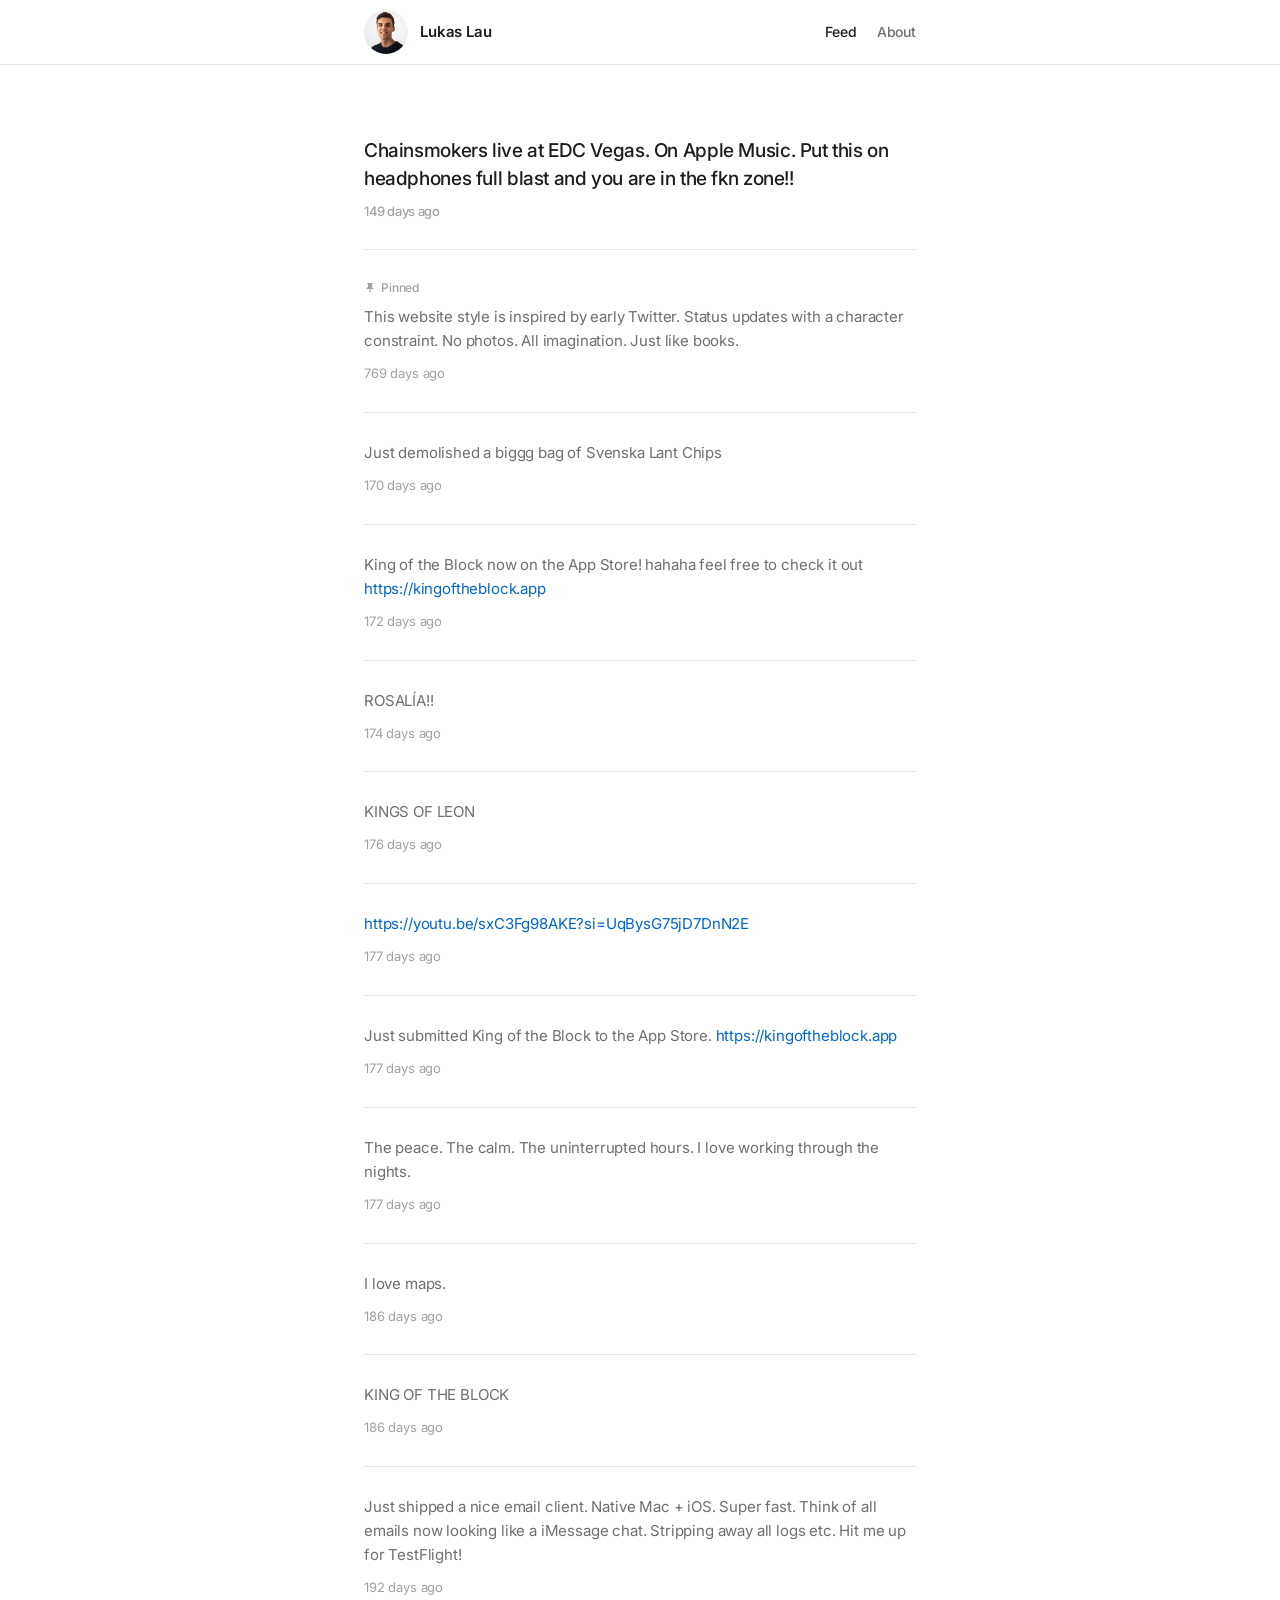
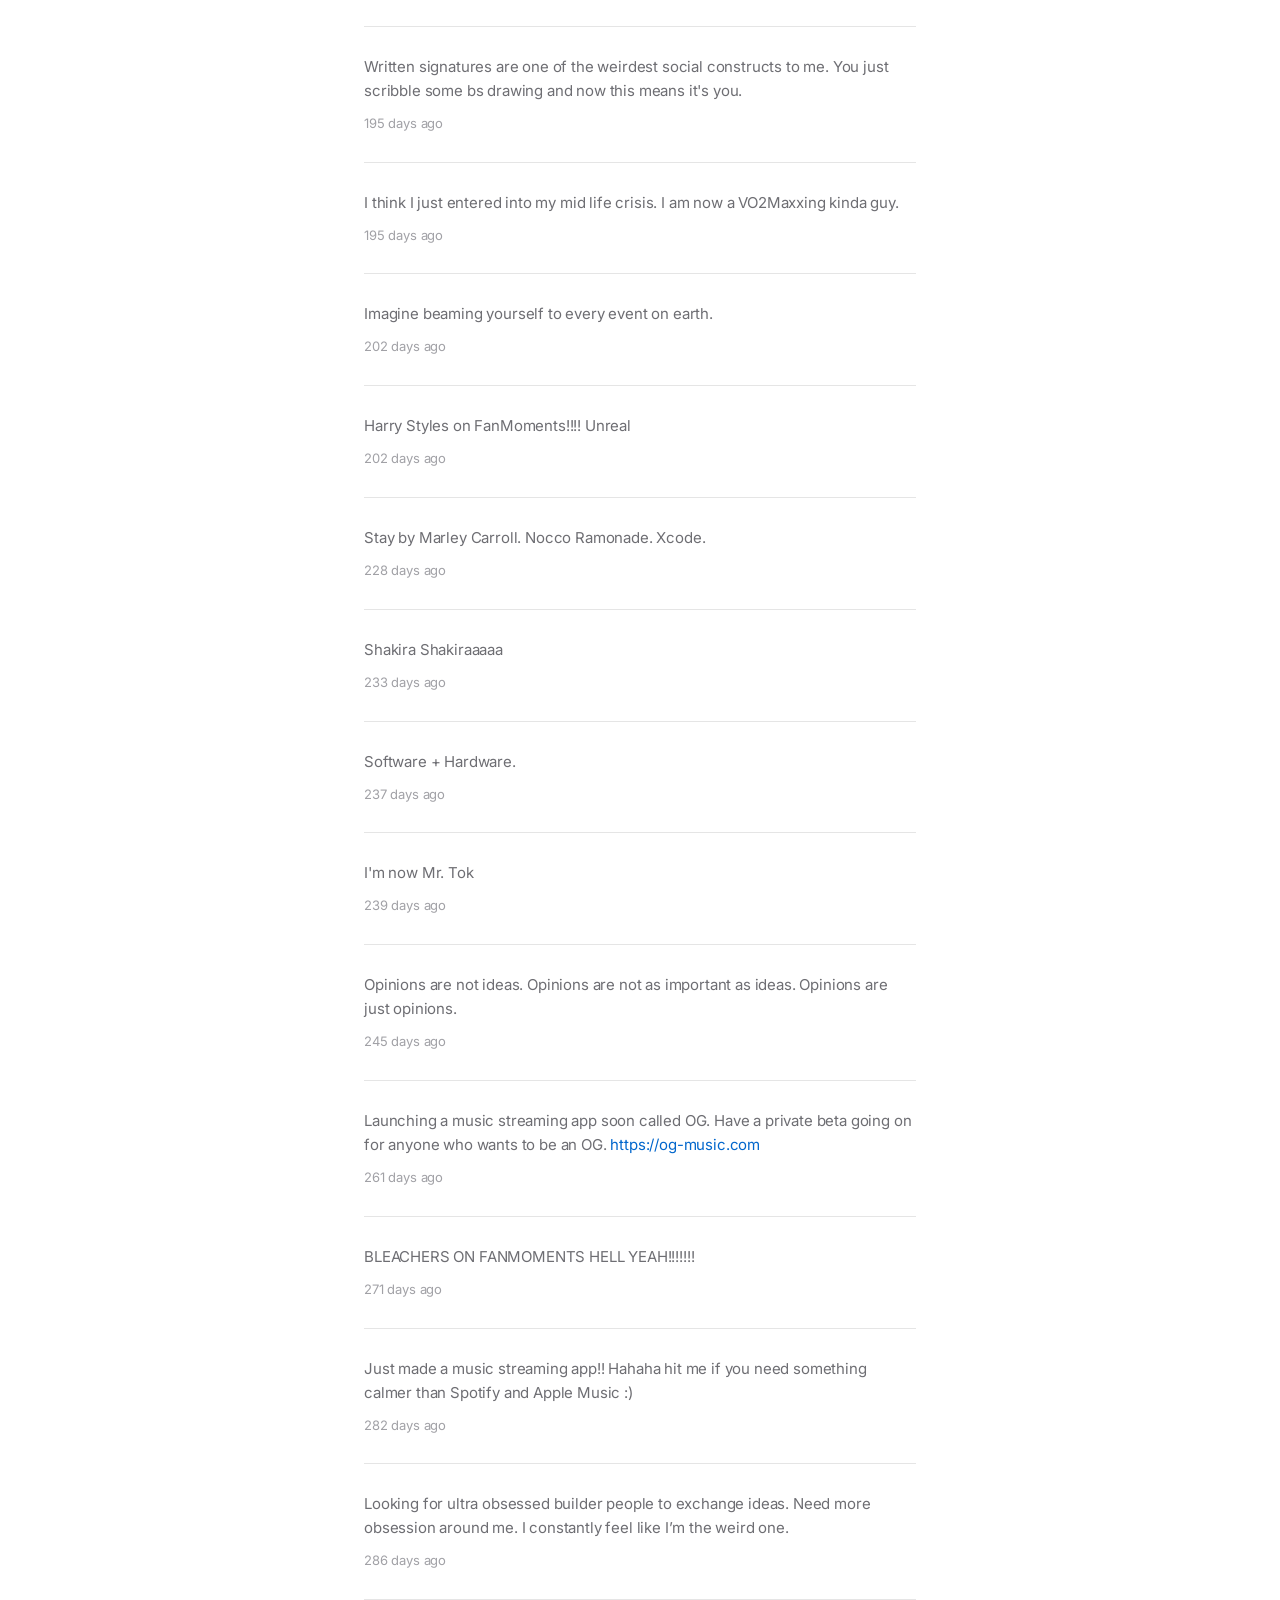
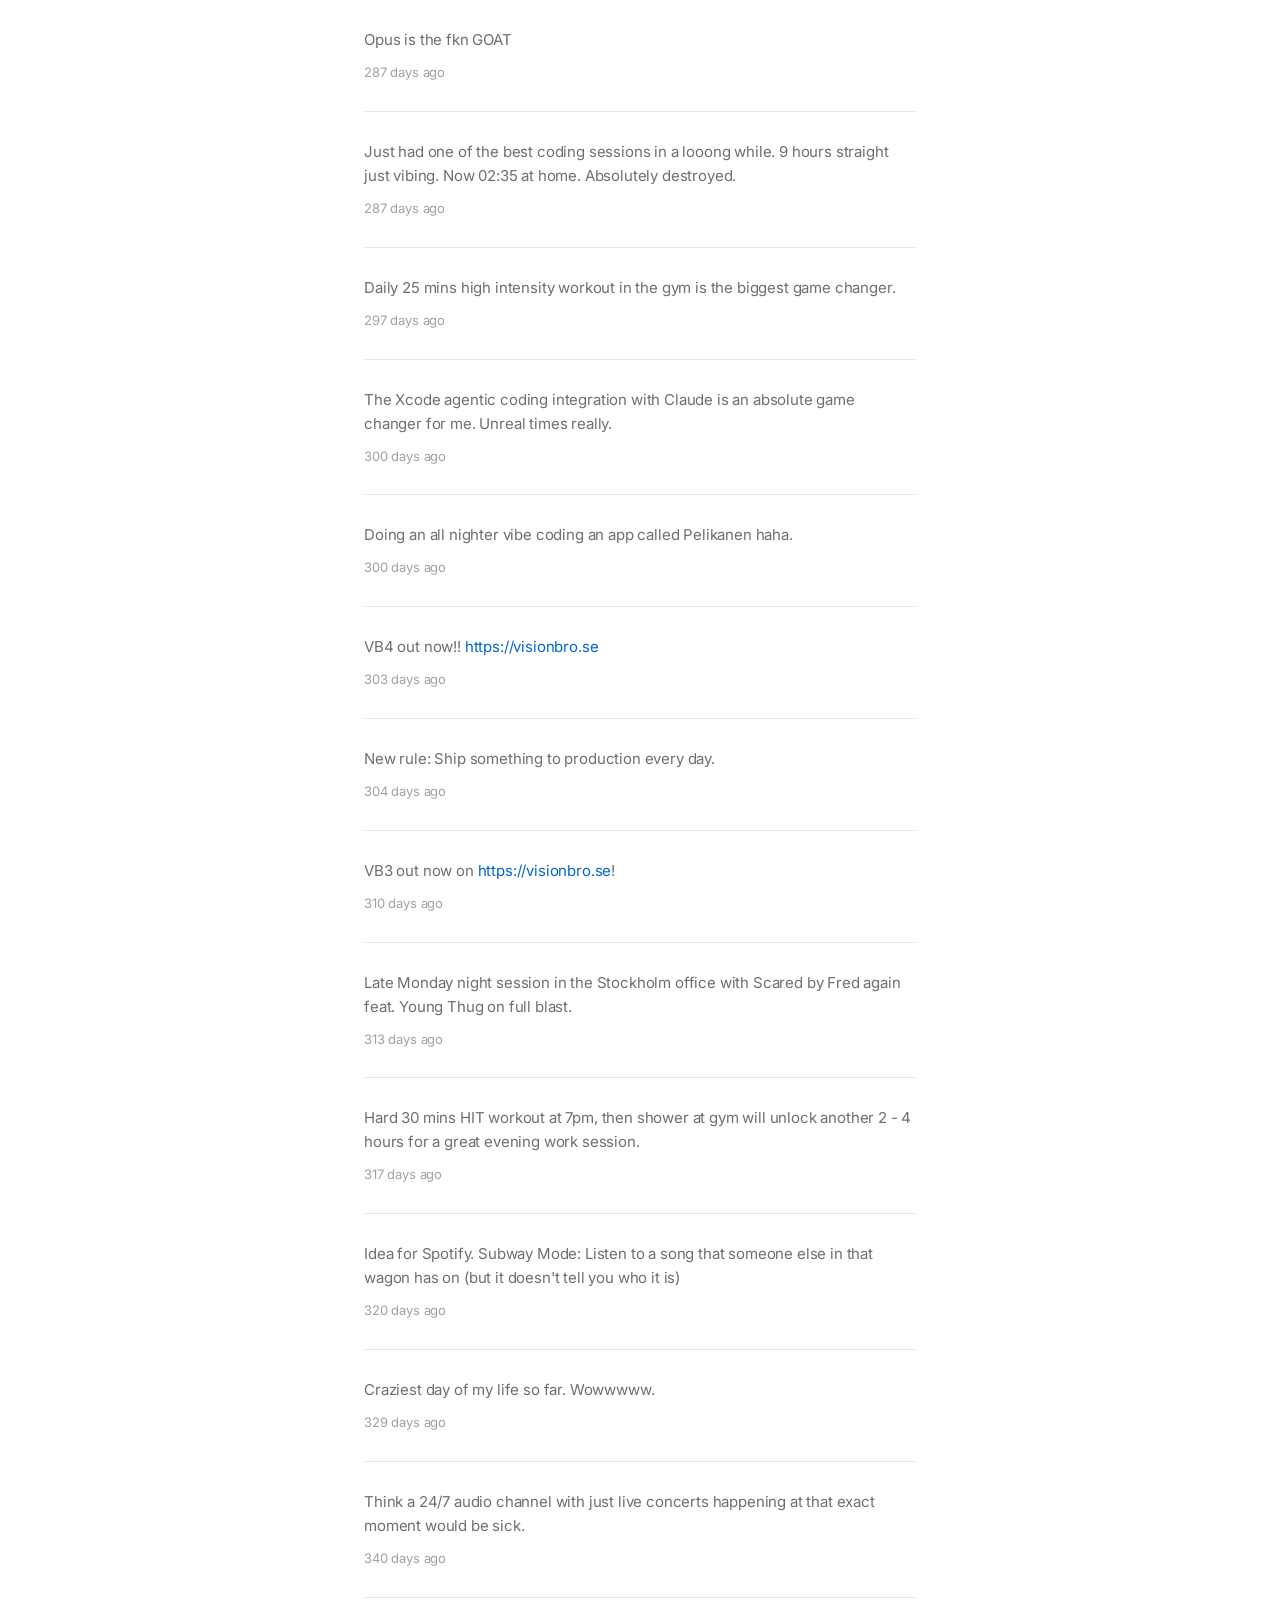
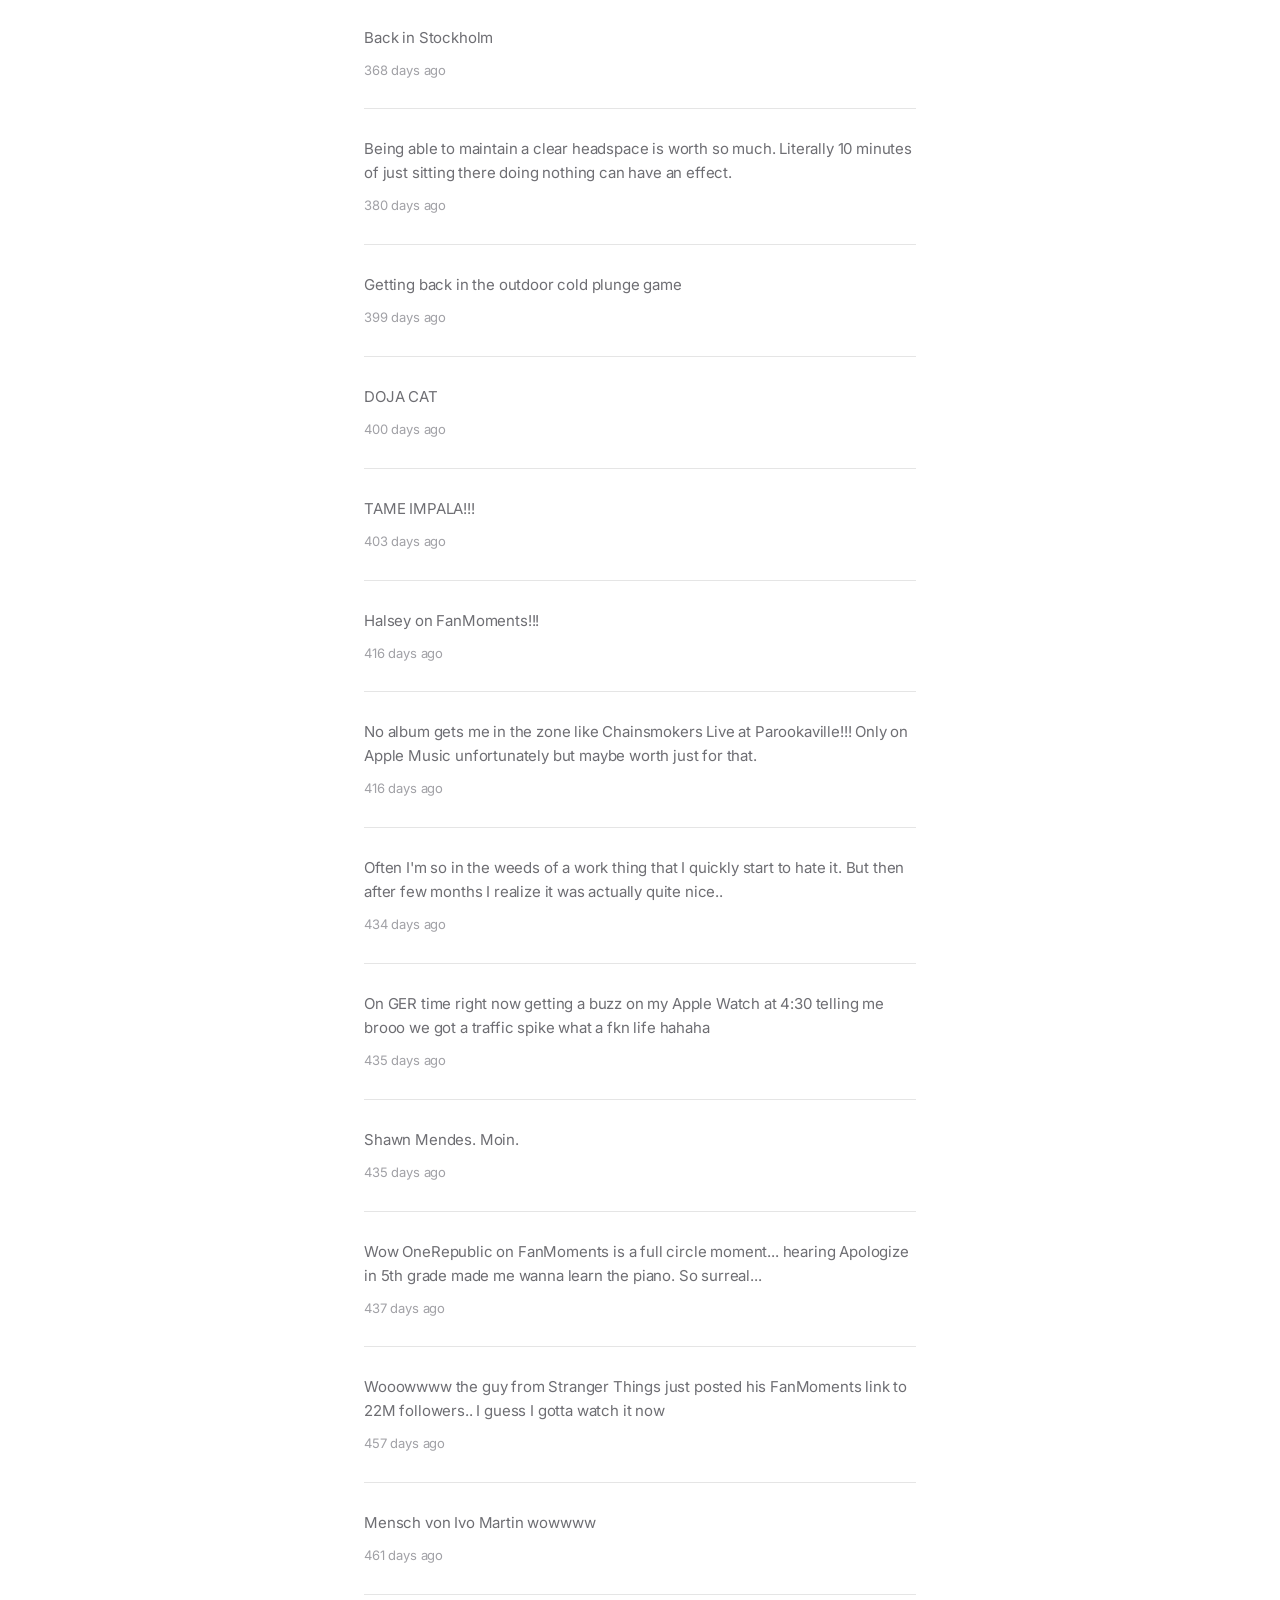
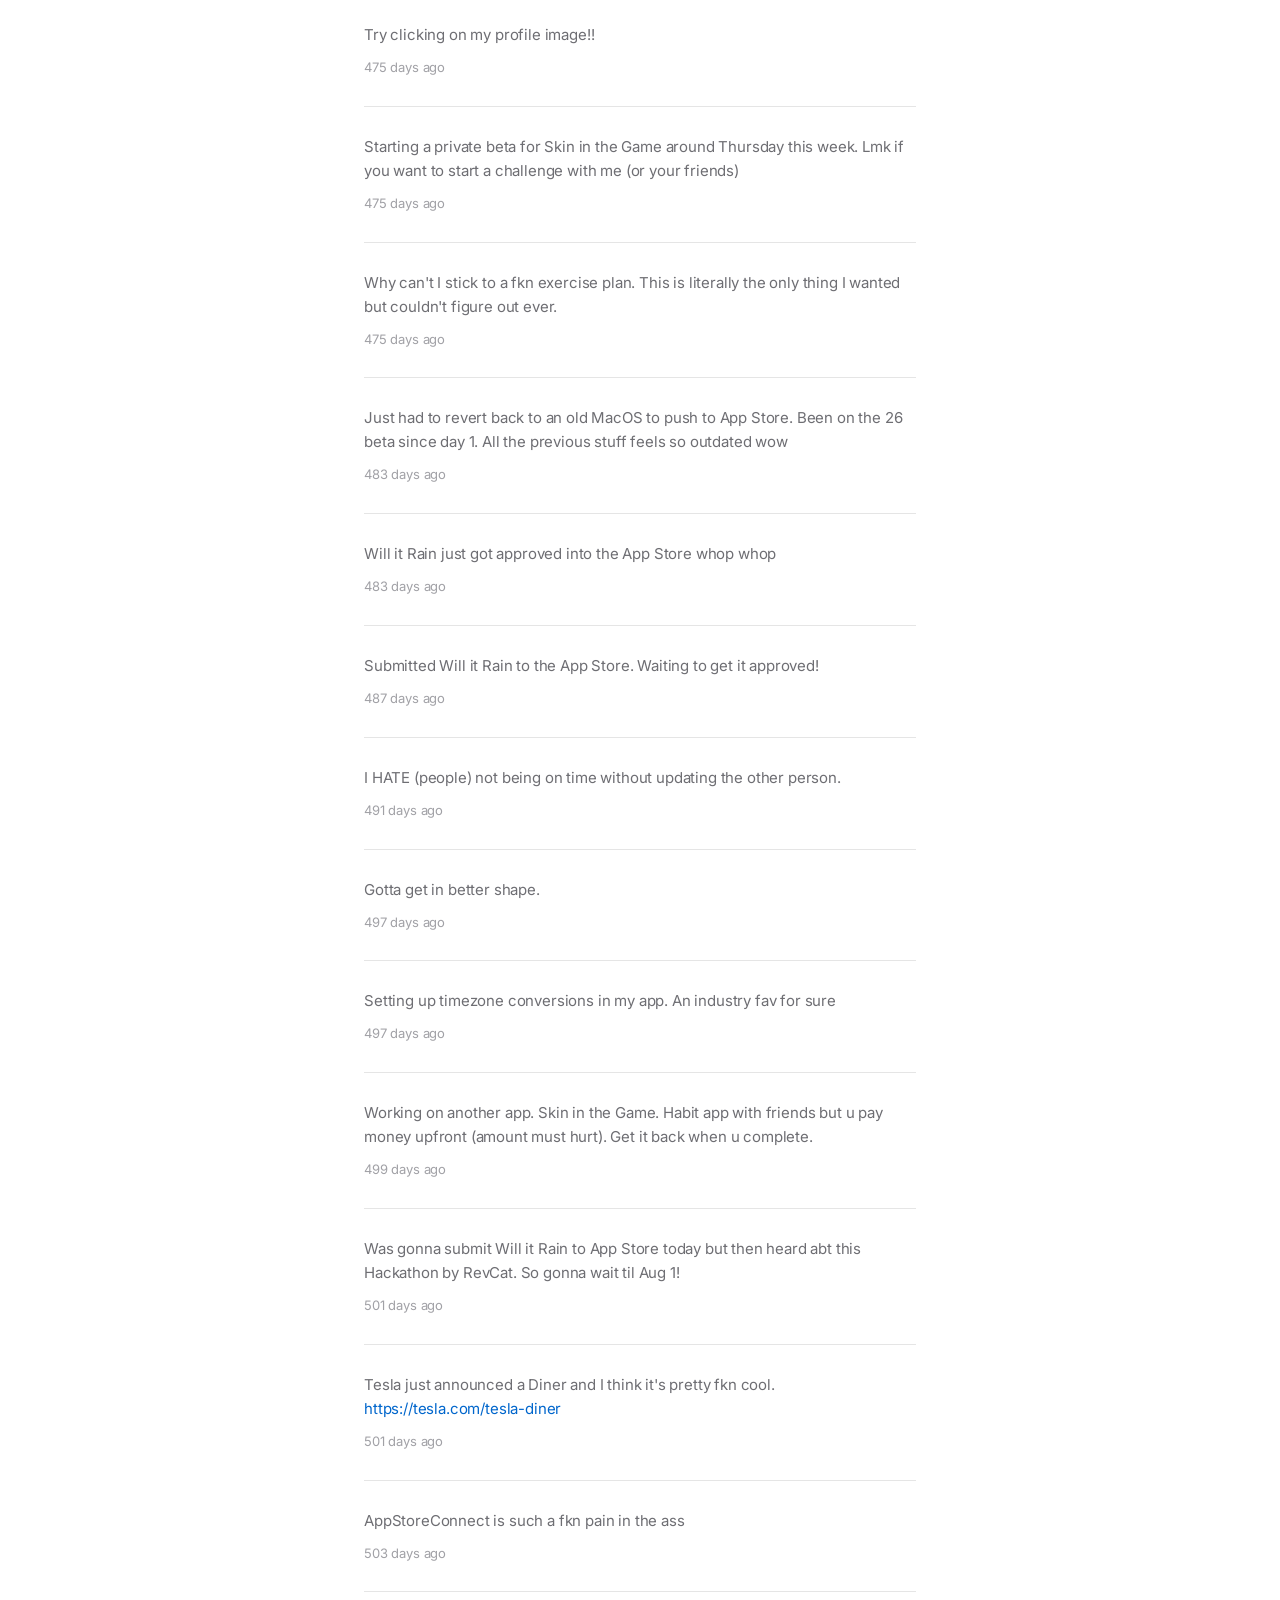
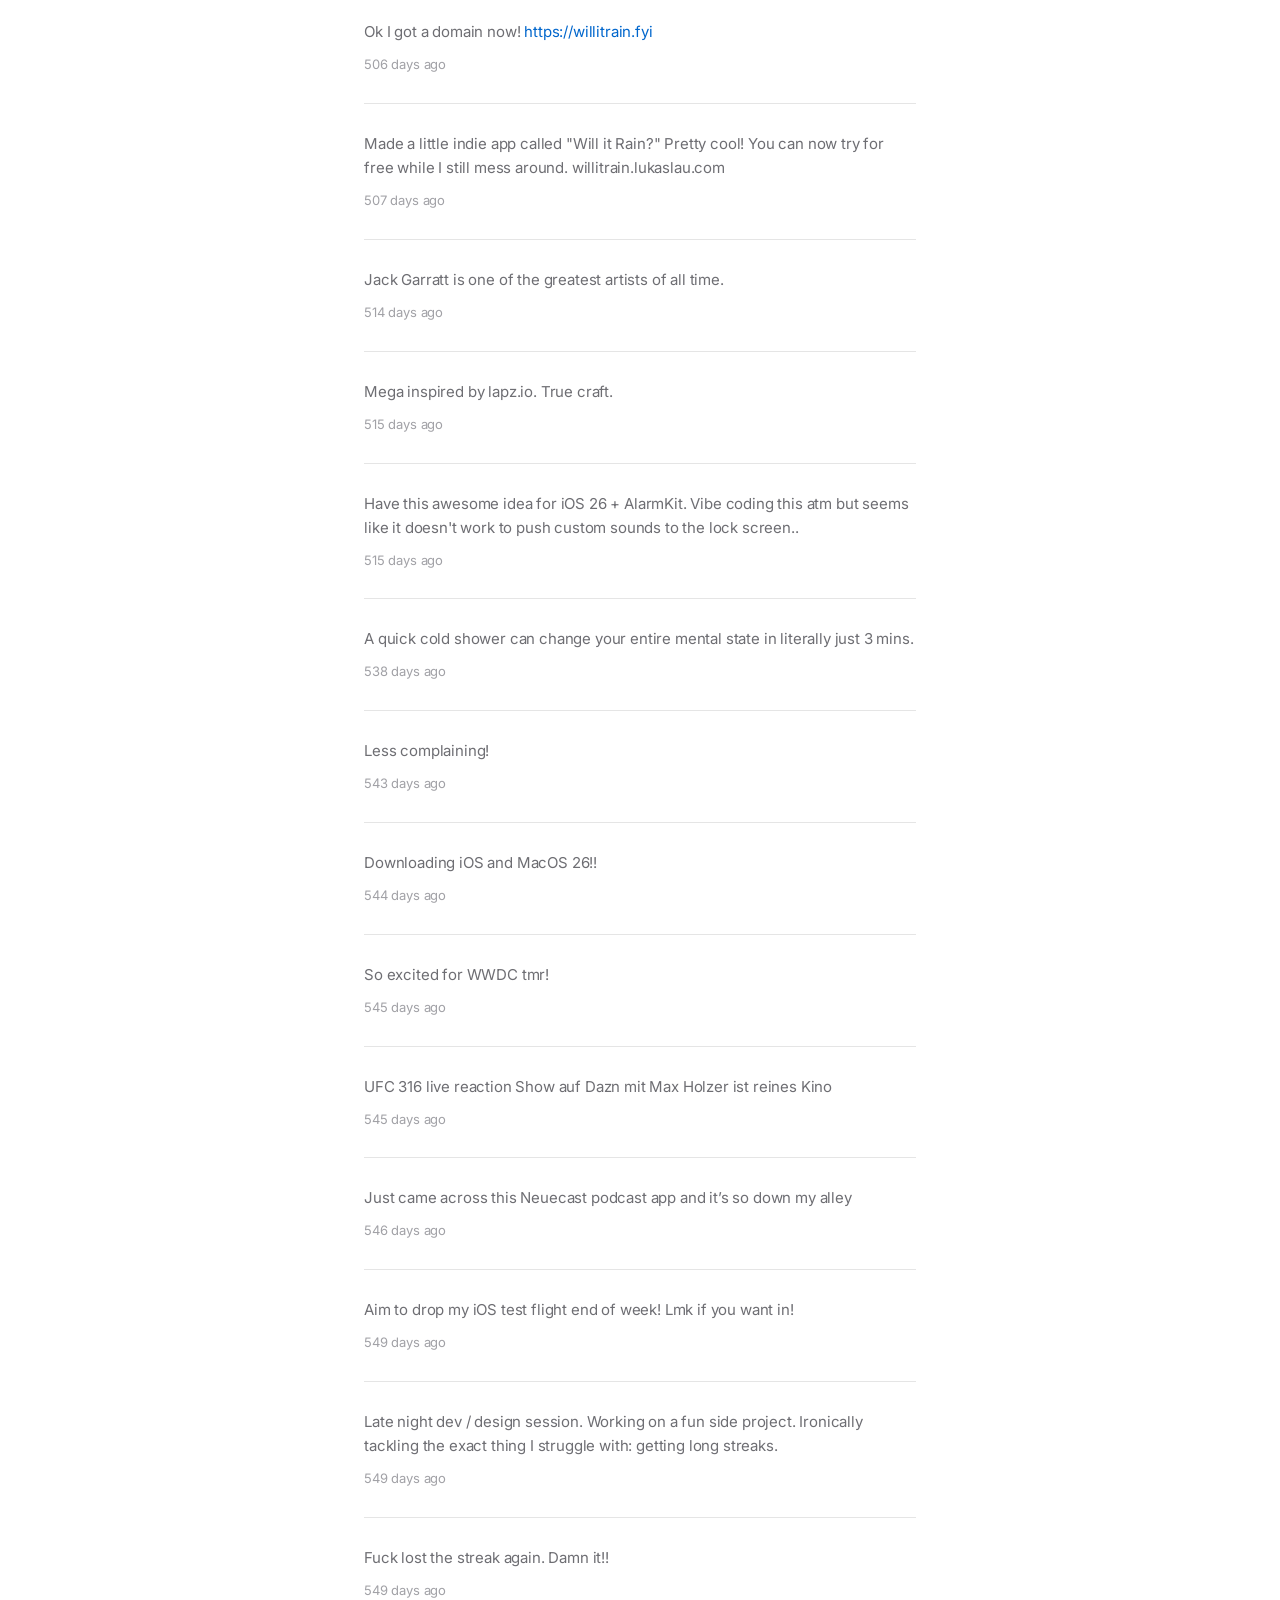
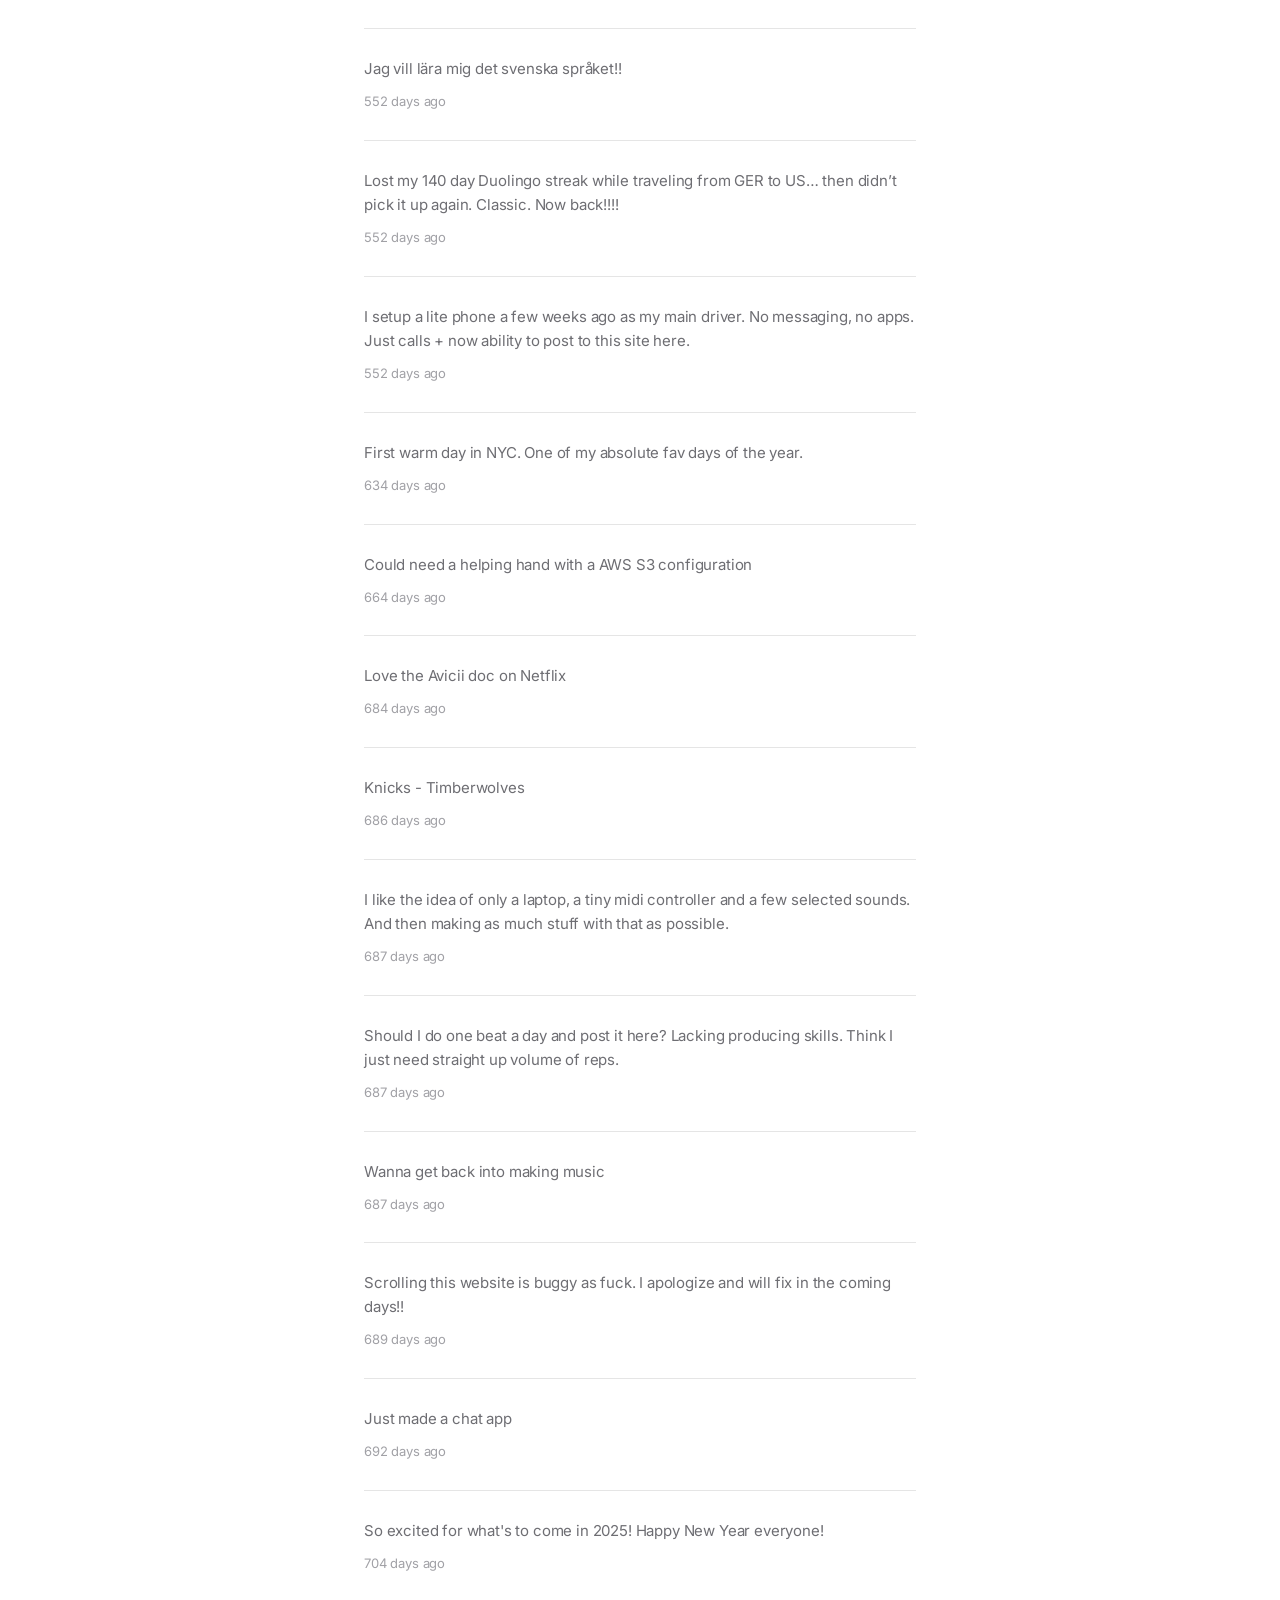
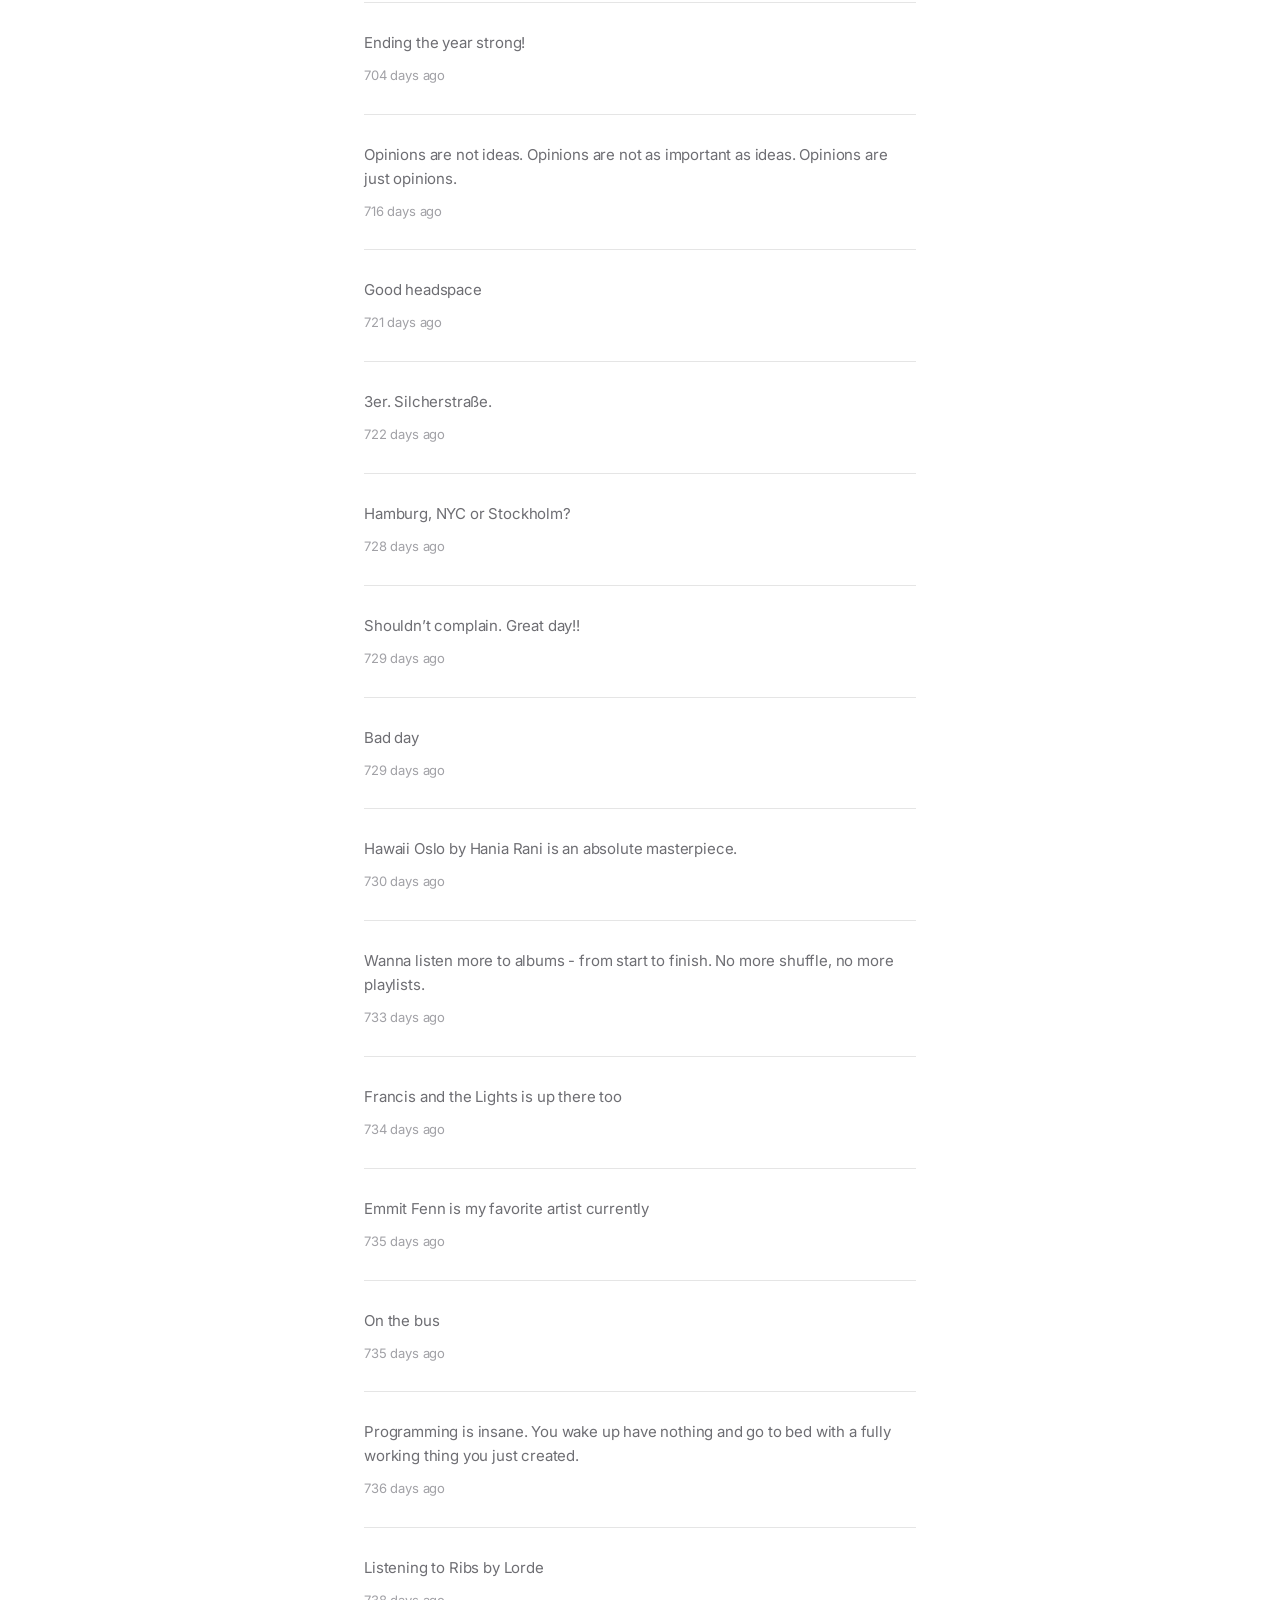
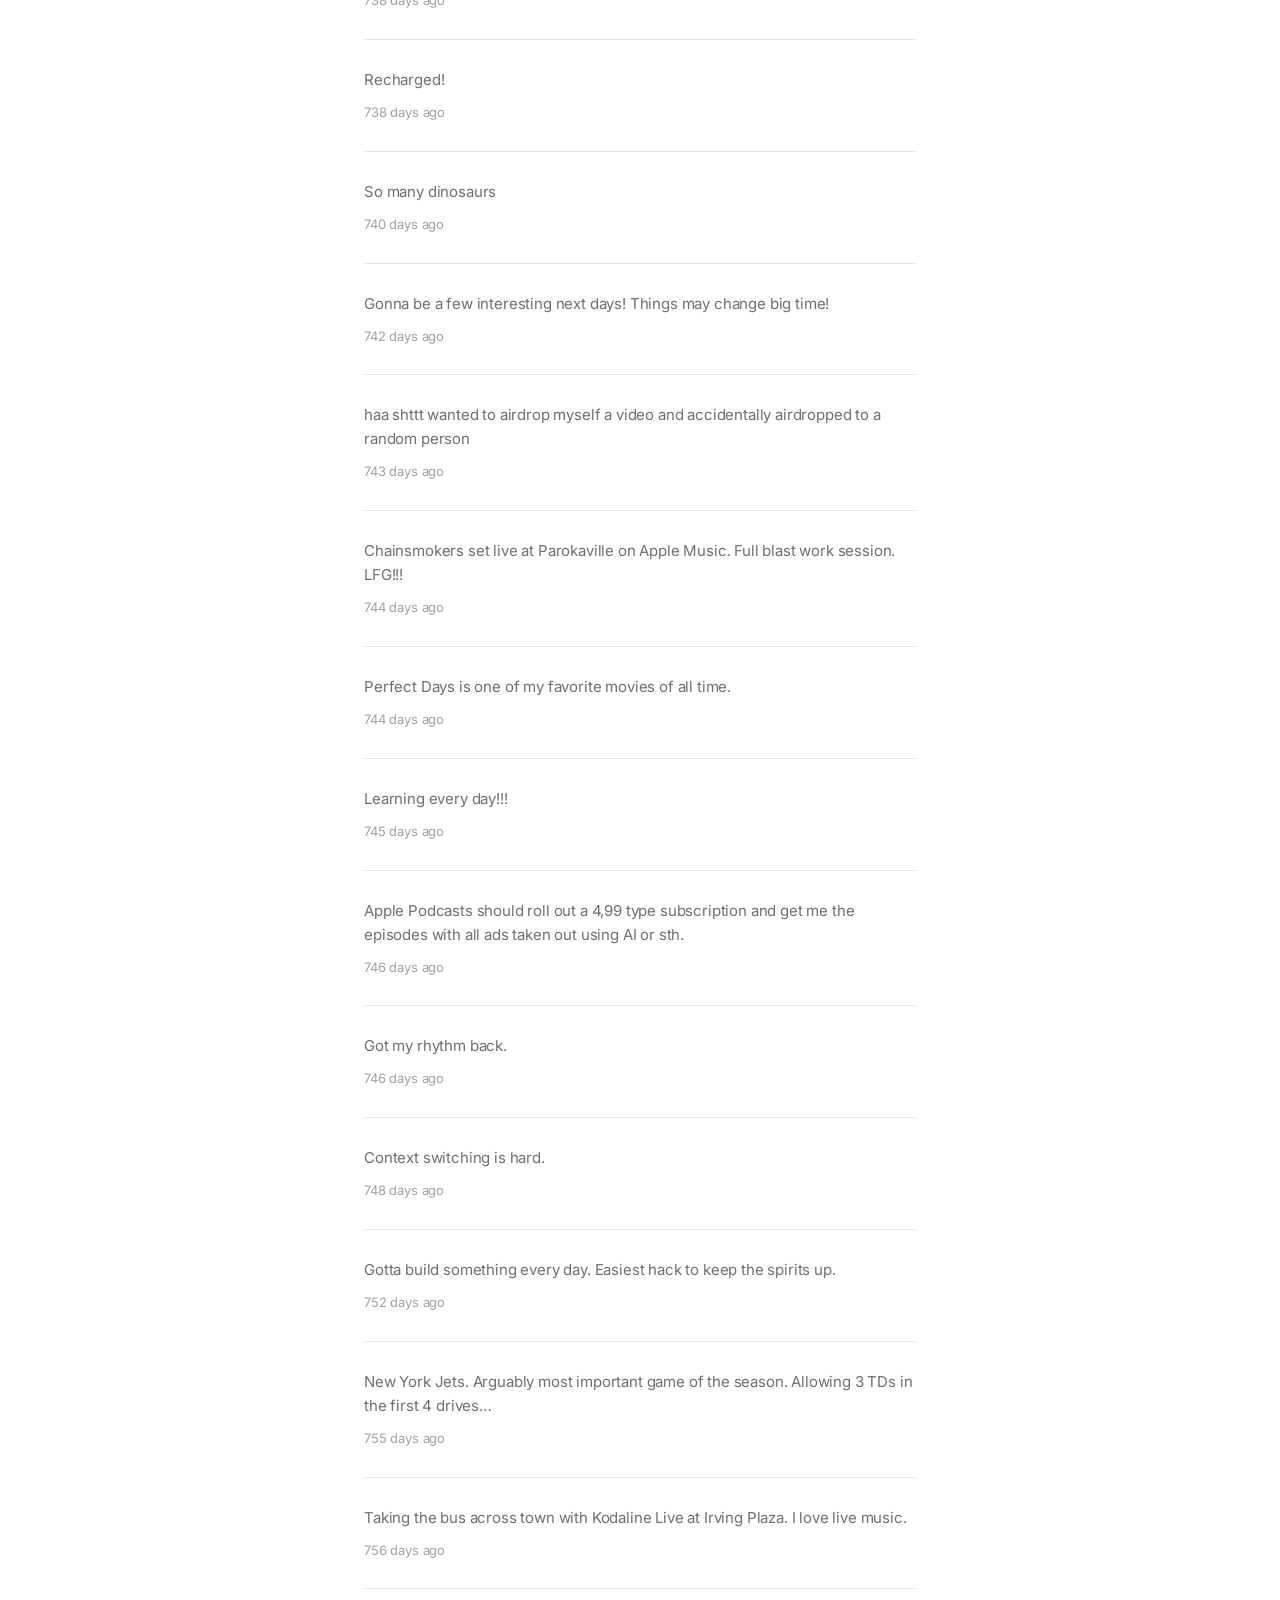
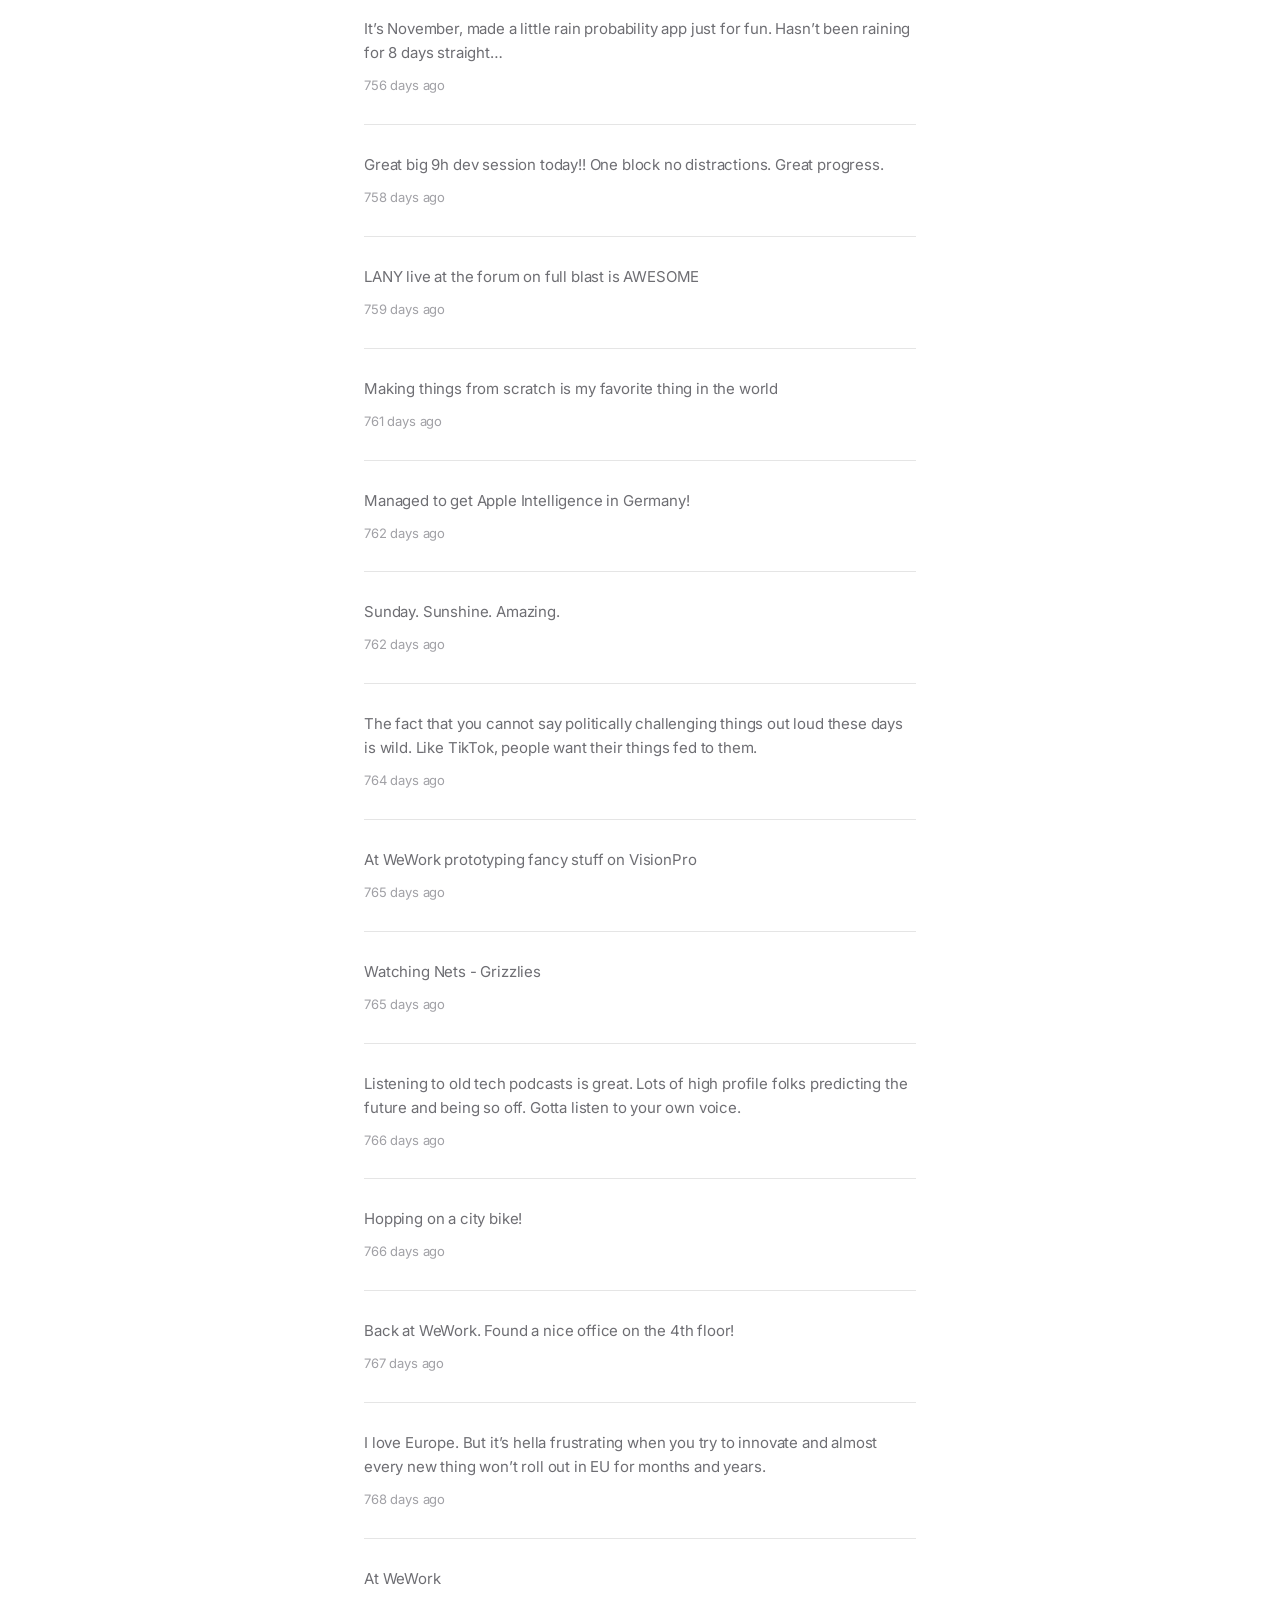
==== index.html @ 8ffeeb0b "Rebuild site as static HTML, leaving Bubble.io Early-Twitter-style status feed rebuilt as a hardcode" ====
<!doctype html>
<html lang="en">
<head>
  <meta charset="utf-8">
  <meta name="viewport" content="width=device-width, initial-scale=1">
  <title>Lukas Lau</title>
  <meta name="description" content="Status updates from Lukas Lau. Inspired by early Twitter: short posts, no photos, all imagination.">
  <meta property="og:title" content="Lukas the dude">
  <meta property="og:description" content="dude.">
  <meta property="og:type" content="music.song">
  <meta property="og:audio" content="https://lukasthedude.github.io/llcom/assets/click.mp3">
  <meta property="og:image" content="https://lukasthedude.github.io/llcom/assets/og.png">
  <meta property="og:url" content="https://lukasthedude.github.io/llcom/">
  <meta name="twitter:card" content="summary_large_image">
  <link rel="icon" type="image/png" href="assets/favicon.png">
  <link rel="preconnect" href="https://fonts.googleapis.com">
  <link rel="preconnect" href="https://fonts.gstatic.com" crossorigin>
  <link href="https://fonts.googleapis.com/css2?family=Inter:wght@400;500;600&display=swap" rel="stylesheet">
  <link rel="stylesheet" href="assets/style.css">
</head>
<body>
  <header class="site-header">
    <div class="column">
      <button class="avatar" type="button" data-sound="assets/click.mp3" aria-label="Lukas Lau">
        <img src="assets/avatar.jpg" alt="Lukas Lau" width="44" height="44">
      </button>
      <a class="site-name" href="./">Lukas Lau</a>
      <nav class="site-nav">
        <a href="./" aria-current="page">Feed</a>
        <a href="about/">About</a>
      </nav>
    </div>
  </header>

  <main class="column feed">
    <article class="post post--latest">
      <p>Chainsmokers live at EDC Vegas. On Apple Music. Put this on headphones full blast and you are in the fkn zone!!</p>
      <time datetime="2026-07-09T14:46:30Z">Jul 9, 2026</time>
    </article>
    <article class="post post--pinned">
      <div class="pin-label"><svg viewBox="0 0 24 24" aria-hidden="true"><path d="M16 9V4h1c.55 0 1-.45 1-1s-.45-1-1-1H7c-.55 0-1 .45-1 1s.45 1 1 1h1v5c0 1.66-1.34 3-3 3v2h5.97v7l1 1 1-1v-7H19v-2c-1.66 0-3-1.34-3-3z"/></svg>Pinned</div>
      <p>This website style is inspired by early Twitter. Status updates with a character constraint. No photos. All imagination. Just like books.</p>
      <time datetime="2024-10-27T15:19:51Z">Oct 27, 2024</time>
    </article>
    <article class="post">
      <p>Just demolished a biggg bag of Svenska Lant Chips</p>
      <time datetime="2026-06-18T23:13:40Z">Jun 18, 2026</time>
    </article>
    <article class="post">
      <p>King of the Block now on the App Store! hahaha feel free to check it out <a href="https://kingoftheblock.app" target="_blank" rel="noopener">https://kingoftheblock.app</a></p>
      <time datetime="2026-06-16T10:50:20Z">Jun 16, 2026</time>
    </article>
    <article class="post">
      <p>ROSALÍA!!</p>
      <time datetime="2026-06-14T19:06:44Z">Jun 14, 2026</time>
    </article>
    <article class="post">
      <p>KINGS OF LEON</p>
      <time datetime="2026-06-12T21:25:05Z">Jun 12, 2026</time>
    </article>
    <article class="post">
      <p><a href="https://youtu.be/sxC3Fg98AKE?si=UqBysG75jD7DnN2E" target="_blank" rel="noopener">https://youtu.be/sxC3Fg98AKE?si=UqBysG75jD7DnN2E</a></p>
      <time datetime="2026-06-11T00:12:49Z">Jun 11, 2026</time>
    </article>
    <article class="post">
      <p>Just submitted King of the Block to the App Store. <a href="https://kingoftheblock.app" target="_blank" rel="noopener">https://kingoftheblock.app</a></p>
      <time datetime="2026-06-11T00:12:05Z">Jun 11, 2026</time>
    </article>
    <article class="post">
      <p>The peace. The calm. The uninterrupted hours. I love working through the nights.</p>
      <time datetime="2026-06-11T00:11:15Z">Jun 11, 2026</time>
    </article>
    <article class="post">
      <p>I love maps.</p>
      <time datetime="2026-06-02T21:30:10Z">Jun 2, 2026</time>
    </article>
    <article class="post">
      <p>KING OF THE BLOCK</p>
      <time datetime="2026-06-02T21:29:27Z">Jun 2, 2026</time>
    </article>
    <article class="post">
      <p>Just shipped a nice email client. Native Mac + iOS. Super fast. Think of all emails now looking like a iMessage chat. Stripping away all logs etc. Hit me up for TestFlight!</p>
      <time datetime="2026-05-27T08:30:23Z">May 27, 2026</time>
    </article>
    <article class="post">
      <p>Written signatures are one of the weirdest social constructs to me. You just scribble some bs drawing and now this means it's you.</p>
      <time datetime="2026-05-24T21:23:17Z">May 24, 2026</time>
    </article>
    <article class="post">
      <p>I think I just entered into my mid life crisis. I am now a VO2Maxxing kinda guy.</p>
      <time datetime="2026-05-24T14:00:34Z">May 24, 2026</time>
    </article>
    <article class="post">
      <p>Imagine beaming yourself to every event on earth.</p>
      <time datetime="2026-05-17T00:05:24Z">May 17, 2026</time>
    </article>
    <article class="post">
      <p>Harry Styles on FanMoments!!!! Unreal</p>
      <time datetime="2026-05-17T00:03:35Z">May 17, 2026</time>
    </article>
    <article class="post">
      <p>Stay by Marley Carroll. Nocco Ramonade. Xcode.</p>
      <time datetime="2026-04-21T18:19:17Z">Apr 21, 2026</time>
    </article>
    <article class="post">
      <p>Shakira Shakiraaaaa</p>
      <time datetime="2026-04-16T16:34:26Z">Apr 16, 2026</time>
    </article>
    <article class="post">
      <p>Software + Hardware.</p>
      <time datetime="2026-04-12T16:35:32Z">Apr 12, 2026</time>
    </article>
    <article class="post">
      <p>I'm now Mr. Tok</p>
      <time datetime="2026-04-10T17:32:28Z">Apr 10, 2026</time>
    </article>
    <article class="post">
      <p>Opinions are not ideas. Opinions are not as important as ideas. Opinions are just opinions.</p>
      <time datetime="2026-04-04T12:39:02Z">Apr 4, 2026</time>
    </article>
    <article class="post">
      <p>Launching a music streaming app soon called OG. Have a private beta going on for anyone who wants to be an OG. <a href="https://og-music.com" target="_blank" rel="noopener">https://og-music.com</a></p>
      <time datetime="2026-03-19T18:06:51Z">Mar 19, 2026</time>
    </article>
    <article class="post">
      <p>BLEACHERS ON FANMOMENTS HELL YEAH!!!!!!!</p>
      <time datetime="2026-03-09T18:15:57Z">Mar 9, 2026</time>
    </article>
    <article class="post">
      <p>Just made a music streaming app!! Hahaha hit me if you need something calmer than Spotify and Apple Music :)</p>
      <time datetime="2026-02-26T21:21:17Z">Feb 26, 2026</time>
    </article>
    <article class="post">
      <p>Looking for ultra obsessed builder people to exchange ideas. Need more obsession around me. I constantly feel like I’m the weird one.</p>
      <time datetime="2026-02-22T22:58:11Z">Feb 22, 2026</time>
    </article>
    <article class="post">
      <p>Opus is the fkn GOAT</p>
      <time datetime="2026-02-21T20:09:46Z">Feb 21, 2026</time>
    </article>
    <article class="post">
      <p>Just had one of the best coding sessions in a looong while. 9 hours straight just vibing. Now 02:35 at home. Absolutely destroyed.</p>
      <time datetime="2026-02-21T01:36:32Z">Feb 21, 2026</time>
    </article>
    <article class="post">
      <p>Daily 25 mins high intensity workout in the gym is the biggest game changer.</p>
      <time datetime="2026-02-11T15:09:58Z">Feb 11, 2026</time>
    </article>
    <article class="post">
      <p>The Xcode agentic coding integration with Claude is an absolute game changer for me. Unreal times really.</p>
      <time datetime="2026-02-08T02:54:41Z">Feb 8, 2026</time>
    </article>
    <article class="post">
      <p>Doing an all nighter vibe coding an app called Pelikanen haha.</p>
      <time datetime="2026-02-08T01:44:56Z">Feb 8, 2026</time>
    </article>
    <article class="post">
      <p>VB4 out now!! <a href="https://visionbro.se" target="_blank" rel="noopener">https://visionbro.se</a></p>
      <time datetime="2026-02-05T01:18:59Z">Feb 5, 2026</time>
    </article>
    <article class="post">
      <p>New rule: Ship something to production every day.</p>
      <time datetime="2026-02-04T11:52:54Z">Feb 4, 2026</time>
    </article>
    <article class="post">
      <p>VB3 out now on <a href="https://visionbro.se" target="_blank" rel="noopener">https://visionbro.se</a>!</p>
      <time datetime="2026-01-29T01:25:53Z">Jan 29, 2026</time>
    </article>
    <article class="post">
      <p>Late Monday night session in the Stockholm office with Scared by Fred again feat. Young Thug on full blast.</p>
      <time datetime="2026-01-26T21:02:26Z">Jan 26, 2026</time>
    </article>
    <article class="post">
      <p>Hard 30 mins HIT workout at 7pm, then shower at gym will unlock another 2 - 4 hours for a great evening work session.</p>
      <time datetime="2026-01-22T18:56:57Z">Jan 22, 2026</time>
    </article>
    <article class="post">
      <p>Idea for Spotify. Subway Mode: Listen to a song that someone else in that wagon has on (but it doesn't tell you who it is)</p>
      <time datetime="2026-01-19T19:09:00Z">Jan 19, 2026</time>
    </article>
    <article class="post">
      <p>Craziest day of my life so far. Wowwwww.</p>
      <time datetime="2026-01-10T05:23:30Z">Jan 10, 2026</time>
    </article>
    <article class="post">
      <p>Think a 24/7 audio channel with just live concerts happening at that exact moment would be sick.</p>
      <time datetime="2025-12-30T20:59:50Z">Dec 30, 2025</time>
    </article>
    <article class="post">
      <p>Back in Stockholm</p>
      <time datetime="2025-12-02T18:23:18Z">Dec 2, 2025</time>
    </article>
    <article class="post">
      <p>Being able to maintain a clear headspace is worth so much. Literally 10 minutes of just sitting there doing nothing can have an effect.</p>
      <time datetime="2025-11-20T01:00:20Z">Nov 20, 2025</time>
    </article>
    <article class="post">
      <p>Getting back in the outdoor cold plunge game</p>
      <time datetime="2025-11-01T09:49:14Z">Nov 1, 2025</time>
    </article>
    <article class="post">
      <p>DOJA CAT</p>
      <time datetime="2025-10-31T12:47:44Z">Oct 31, 2025</time>
    </article>
    <article class="post">
      <p>TAME IMPALA!!!</p>
      <time datetime="2025-10-28T16:51:00Z">Oct 28, 2025</time>
    </article>
    <article class="post">
      <p>Halsey on FanMoments!!!</p>
      <time datetime="2025-10-15T18:49:28Z">Oct 15, 2025</time>
    </article>
    <article class="post">
      <p>No album gets me in the zone like Chainsmokers Live at Parookaville!!! Only on Apple Music unfortunately but maybe worth just for that.</p>
      <time datetime="2025-10-15T18:48:32Z">Oct 15, 2025</time>
    </article>
    <article class="post">
      <p>Often I'm so in the weeds of a work thing that I quickly start to hate it. But then after few months I realize it was actually quite nice..</p>
      <time datetime="2025-09-27T20:04:56Z">Sep 27, 2025</time>
    </article>
    <article class="post">
      <p>On GER time right now getting a buzz on my Apple Watch at 4:30 telling me brooo we got a traffic spike what a fkn life hahaha</p>
      <time datetime="2025-09-26T04:25:00Z">Sep 26, 2025</time>
    </article>
    <article class="post">
      <p>Shawn Mendes. Moin.</p>
      <time datetime="2025-09-26T04:18:30Z">Sep 26, 2025</time>
    </article>
    <article class="post">
      <p>Wow OneRepublic on FanMoments is a full circle moment... hearing Apologize in 5th grade made me wanna learn the piano. So surreal...</p>
      <time datetime="2025-09-24T16:25:19Z">Sep 24, 2025</time>
    </article>
    <article class="post">
      <p>Wooowwww the guy from Stranger Things just posted his FanMoments link to 22M followers.. I guess I gotta watch it now</p>
      <time datetime="2025-09-04T19:18:53Z">Sep 4, 2025</time>
    </article>
    <article class="post">
      <p>Mensch von Ivo Martin wowwww</p>
      <time datetime="2025-08-31T19:43:47Z">Aug 31, 2025</time>
    </article>
    <article class="post">
      <p>Try clicking on my profile image!!</p>
      <time datetime="2025-08-17T09:15:21Z">Aug 17, 2025</time>
    </article>
    <article class="post">
      <p>Starting a private beta for Skin in the Game around Thursday this week. Lmk if you want to start a challenge with me (or your friends)</p>
      <time datetime="2025-08-17T09:13:48Z">Aug 17, 2025</time>
    </article>
    <article class="post">
      <p>Why can't I stick to a fkn exercise plan. This is literally the only thing I wanted but couldn't figure out ever.</p>
      <time datetime="2025-08-17T09:12:57Z">Aug 17, 2025</time>
    </article>
    <article class="post">
      <p>Just had to revert back to an old MacOS to push to App Store. Been on the 26 beta since day 1. All the previous stuff feels so outdated wow</p>
      <time datetime="2025-08-09T17:42:15Z">Aug 9, 2025</time>
    </article>
    <article class="post">
      <p>Will it Rain just got approved into the App Store whop whop</p>
      <time datetime="2025-08-09T17:37:16Z">Aug 9, 2025</time>
    </article>
    <article class="post">
      <p>Submitted Will it Rain to the App Store. Waiting to get it approved!</p>
      <time datetime="2025-08-05T09:40:51Z">Aug 5, 2025</time>
    </article>
    <article class="post">
      <p>I HATE (people) not being on time without updating the other person.</p>
      <time datetime="2025-08-01T09:38:35Z">Aug 1, 2025</time>
    </article>
    <article class="post">
      <p>Gotta get in better shape.</p>
      <time datetime="2025-07-26T19:17:09Z">Jul 26, 2025</time>
    </article>
    <article class="post">
      <p>Setting up timezone conversions in my app. An industry fav for sure</p>
      <time datetime="2025-07-26T13:24:54Z">Jul 26, 2025</time>
    </article>
    <article class="post">
      <p>Working on another app. Skin in the Game. Habit app with friends but u pay money upfront (amount must hurt). Get it back when u complete.</p>
      <time datetime="2025-07-24T21:46:40Z">Jul 24, 2025</time>
    </article>
    <article class="post">
      <p>Was gonna submit Will it Rain to App Store today but then heard abt this Hackathon by RevCat. So gonna wait til Aug 1!</p>
      <time datetime="2025-07-22T19:24:12Z">Jul 22, 2025</time>
    </article>
    <article class="post">
      <p>Tesla just announced a Diner and I think it's pretty fkn cool. <a href="https://tesla.com/tesla-diner" target="_blank" rel="noopener">https://tesla.com/tesla-diner</a></p>
      <time datetime="2025-07-22T00:15:40Z">Jul 22, 2025</time>
    </article>
    <article class="post">
      <p>AppStoreConnect is such a fkn pain in the ass</p>
      <time datetime="2025-07-20T17:50:02Z">Jul 20, 2025</time>
    </article>
    <article class="post">
      <p>Ok I got a domain now! <a href="https://willitrain.fyi" target="_blank" rel="noopener">https://willitrain.fyi</a></p>
      <time datetime="2025-07-17T13:22:55Z">Jul 17, 2025</time>
    </article>
    <article class="post">
      <p>Made a little indie app called "Will it Rain?" Pretty cool! You can now try for free while I still mess around. willitrain.lukaslau.com</p>
      <time datetime="2025-07-16T19:19:27Z">Jul 16, 2025</time>
    </article>
    <article class="post">
      <p>Jack Garratt is one of the greatest artists of all time.</p>
      <time datetime="2025-07-09T12:16:24Z">Jul 9, 2025</time>
    </article>
    <article class="post">
      <p>Mega inspired by lapz.io. True craft.</p>
      <time datetime="2025-07-08T16:23:30Z">Jul 8, 2025</time>
    </article>
    <article class="post">
      <p>Have this awesome idea for iOS 26 + AlarmKit. Vibe coding this atm but seems like it doesn't work to push custom sounds to the lock screen..</p>
      <time datetime="2025-07-08T16:18:17Z">Jul 8, 2025</time>
    </article>
    <article class="post">
      <p>A quick cold shower can change your entire mental state in literally just 3 mins.</p>
      <time datetime="2025-06-15T12:39:09Z">Jun 15, 2025</time>
    </article>
    <article class="post">
      <p>Less complaining!</p>
      <time datetime="2025-06-10T00:59:45Z">Jun 10, 2025</time>
    </article>
    <article class="post">
      <p>Downloading iOS and MacOS 26!!</p>
      <time datetime="2025-06-09T19:57:08Z">Jun 9, 2025</time>
    </article>
    <article class="post">
      <p>So excited for WWDC tmr!</p>
      <time datetime="2025-06-08T21:59:39Z">Jun 8, 2025</time>
    </article>
    <article class="post">
      <p>UFC 316 live reaction Show auf Dazn mit Max Holzer ist reines Kino</p>
      <time datetime="2025-06-08T04:25:10Z">Jun 8, 2025</time>
    </article>
    <article class="post">
      <p>Just came across this Neuecast podcast app and it’s so down my alley</p>
      <time datetime="2025-06-07T01:12:41Z">Jun 7, 2025</time>
    </article>
    <article class="post">
      <p>Aim to drop my iOS test flight end of week! Lmk if you want in!</p>
      <time datetime="2025-06-04T17:10:54Z">Jun 4, 2025</time>
    </article>
    <article class="post">
      <p>Late night dev / design session. Working on a fun side project. Ironically tackling the exact thing I struggle with: getting long streaks.</p>
      <time datetime="2025-06-04T01:34:24Z">Jun 4, 2025</time>
    </article>
    <article class="post">
      <p>Fuck lost the streak again. Damn it!!</p>
      <time datetime="2025-06-04T01:32:10Z">Jun 4, 2025</time>
    </article>
    <article class="post">
      <p>Jag vill lära mig det svenska språket!!</p>
      <time datetime="2025-06-01T22:27:01Z">Jun 1, 2025</time>
    </article>
    <article class="post">
      <p>Lost my 140 day Duolingo streak while traveling from GER to US… then didn’t pick it up again. Classic. Now back!!!!</p>
      <time datetime="2025-06-01T22:25:54Z">Jun 1, 2025</time>
    </article>
    <article class="post">
      <p>I setup a lite phone a few weeks ago as my main driver. No messaging, no apps. Just calls + now ability to post to this site here.</p>
      <time datetime="2025-06-01T22:17:49Z">Jun 1, 2025</time>
    </article>
    <article class="post">
      <p>First warm day in NYC. One of my absolute fav days of the year.</p>
      <time datetime="2025-03-11T04:40:19Z">Mar 11, 2025</time>
    </article>
    <article class="post">
      <p>Could need a helping hand with a AWS S3 configuration</p>
      <time datetime="2025-02-09T12:13:03Z">Feb 9, 2025</time>
    </article>
    <article class="post">
      <p>Love the Avicii doc on Netflix</p>
      <time datetime="2025-01-20T01:05:48Z">Jan 20, 2025</time>
    </article>
    <article class="post">
      <p>Knicks - Timberwolves</p>
      <time datetime="2025-01-18T00:57:56Z">Jan 18, 2025</time>
    </article>
    <article class="post">
      <p>I like the idea of only a laptop, a tiny midi controller and a few selected sounds. And then making as much stuff with that as possible.</p>
      <time datetime="2025-01-17T02:05:57Z">Jan 17, 2025</time>
    </article>
    <article class="post">
      <p>Should I do one beat a day and post it here? Lacking producing skills. Think I just need straight up volume of reps.</p>
      <time datetime="2025-01-17T01:48:56Z">Jan 17, 2025</time>
    </article>
    <article class="post">
      <p>Wanna get back into making music</p>
      <time datetime="2025-01-17T01:33:05Z">Jan 17, 2025</time>
    </article>
    <article class="post">
      <p>Scrolling this website is buggy as fuck. I apologize and will fix in the coming days!!</p>
      <time datetime="2025-01-15T01:42:29Z">Jan 15, 2025</time>
    </article>
    <article class="post">
      <p>Just made a chat app</p>
      <time datetime="2025-01-12T01:06:10Z">Jan 12, 2025</time>
    </article>
    <article class="post">
      <p>So excited for what's to come in 2025! Happy New Year everyone!</p>
      <time datetime="2024-12-31T23:48:21Z">Dec 31, 2024</time>
    </article>
    <article class="post">
      <p>Ending the year strong!</p>
      <time datetime="2024-12-31T06:53:45Z">Dec 31, 2024</time>
    </article>
    <article class="post">
      <p>Opinions are not ideas. Opinions are not as important as ideas. Opinions are just opinions.</p>
      <time datetime="2024-12-19T12:24:28Z">Dec 19, 2024</time>
    </article>
    <article class="post">
      <p>Good headspace</p>
      <time datetime="2024-12-14T19:13:28Z">Dec 14, 2024</time>
    </article>
    <article class="post">
      <p>3er. Silcherstraße.</p>
      <time datetime="2024-12-13T12:14:44Z">Dec 13, 2024</time>
    </article>
    <article class="post">
      <p>Hamburg,  NYC or Stockholm?</p>
      <time datetime="2024-12-07T10:27:19Z">Dec 7, 2024</time>
    </article>
    <article class="post">
      <p>Shouldn’t complain. Great day!!</p>
      <time datetime="2024-12-06T17:35:07Z">Dec 6, 2024</time>
    </article>
    <article class="post">
      <p>Bad day</p>
      <time datetime="2024-12-06T17:09:40Z">Dec 6, 2024</time>
    </article>
    <article class="post">
      <p>Hawaii Oslo by Hania Rani is an absolute masterpiece.</p>
      <time datetime="2024-12-05T20:13:56Z">Dec 5, 2024</time>
    </article>
    <article class="post">
      <p>Wanna listen more to albums - from start to finish. No more shuffle, no more playlists.</p>
      <time datetime="2024-12-02T18:36:43Z">Dec 2, 2024</time>
    </article>
    <article class="post">
      <p>Francis and the Lights is up there too</p>
      <time datetime="2024-12-01T11:07:23Z">Dec 1, 2024</time>
    </article>
    <article class="post">
      <p>Emmit Fenn is my favorite artist currently</p>
      <time datetime="2024-11-30T14:02:00Z">Nov 30, 2024</time>
    </article>
    <article class="post">
      <p>On the bus</p>
      <time datetime="2024-11-30T05:52:45Z">Nov 30, 2024</time>
    </article>
    <article class="post">
      <p>Programming is insane. You wake up have nothing and go to bed with a fully working thing you just created.</p>
      <time datetime="2024-11-29T20:34:30Z">Nov 29, 2024</time>
    </article>
    <article class="post">
      <p>Listening to Ribs by Lorde</p>
      <time datetime="2024-11-27T13:46:12Z">Nov 27, 2024</time>
    </article>
    <article class="post">
      <p>Recharged!</p>
      <time datetime="2024-11-27T10:46:37Z">Nov 27, 2024</time>
    </article>
    <article class="post">
      <p>So many dinosaurs</p>
      <time datetime="2024-11-25T18:12:21Z">Nov 25, 2024</time>
    </article>
    <article class="post">
      <p>Gonna be a few interesting next days! Things may change big time!</p>
      <time datetime="2024-11-23T05:39:50Z">Nov 23, 2024</time>
    </article>
    <article class="post">
      <p>haa shttt wanted to airdrop myself a video and accidentally airdropped to a random person</p>
      <time datetime="2024-11-22T14:55:48Z">Nov 22, 2024</time>
    </article>
    <article class="post">
      <p>Chainsmokers set live at Parokaville on Apple Music. Full blast work session. LFG!!!</p>
      <time datetime="2024-11-21T17:54:57Z">Nov 21, 2024</time>
    </article>
    <article class="post">
      <p>Perfect Days is one of my favorite movies of all time.</p>
      <time datetime="2024-11-21T11:50:53Z">Nov 21, 2024</time>
    </article>
    <article class="post">
      <p>Learning every day!!!</p>
      <time datetime="2024-11-20T21:56:08Z">Nov 20, 2024</time>
    </article>
    <article class="post">
      <p>Apple Podcasts should roll out a 4,99 type subscription and get me the episodes with all ads taken out using AI or sth.</p>
      <time datetime="2024-11-19T16:12:55Z">Nov 19, 2024</time>
    </article>
    <article class="post">
      <p>Got my rhythm back.</p>
      <time datetime="2024-11-19T05:48:43Z">Nov 19, 2024</time>
    </article>
    <article class="post">
      <p>Context switching is hard.</p>
      <time datetime="2024-11-17T16:26:51Z">Nov 17, 2024</time>
    </article>
    <article class="post">
      <p>Gotta build something every day. Easiest hack to keep the spirits up.</p>
      <time datetime="2024-11-13T21:16:14Z">Nov 13, 2024</time>
    </article>
    <article class="post">
      <p>New York Jets. Arguably most important game of the season. Allowing 3 TDs in the first 4 drives…</p>
      <time datetime="2024-11-10T22:57:58Z">Nov 10, 2024</time>
    </article>
    <article class="post">
      <p>Taking the bus across town with Kodaline Live at Irving Plaza. I love live music.</p>
      <time datetime="2024-11-09T17:57:31Z">Nov 9, 2024</time>
    </article>
    <article class="post">
      <p>It’s November, made a little rain probability app just for fun. Hasn’t been raining for 8 days straight…</p>
      <time datetime="2024-11-09T07:40:36Z">Nov 9, 2024</time>
    </article>
    <article class="post">
      <p>Great big 9h dev session today!! One block no distractions. Great progress.</p>
      <time datetime="2024-11-07T21:12:34Z">Nov 7, 2024</time>
    </article>
    <article class="post">
      <p>LANY live at the forum on full blast is AWESOME</p>
      <time datetime="2024-11-06T14:41:41Z">Nov 6, 2024</time>
    </article>
    <article class="post">
      <p>Making things from scratch is my favorite thing in the world</p>
      <time datetime="2024-11-04T19:53:54Z">Nov 4, 2024</time>
    </article>
    <article class="post">
      <p>Managed to get Apple Intelligence in Germany!</p>
      <time datetime="2024-11-03T15:30:29Z">Nov 3, 2024</time>
    </article>
    <article class="post">
      <p>Sunday. Sunshine. Amazing.</p>
      <time datetime="2024-11-03T10:37:58Z">Nov 3, 2024</time>
    </article>
    <article class="post">
      <p>The fact that you cannot say politically challenging things out loud these days is wild. Like TikTok, people want their things fed to them.</p>
      <time datetime="2024-11-01T19:49:18Z">Nov 1, 2024</time>
    </article>
    <article class="post">
      <p>At WeWork prototyping fancy stuff on VisionPro</p>
      <time datetime="2024-10-31T12:43:13Z">Oct 31, 2024</time>
    </article>
    <article class="post">
      <p>Watching Nets - Grizzlies</p>
      <time datetime="2024-10-31T00:44:58Z">Oct 31, 2024</time>
    </article>
    <article class="post">
      <p>Listening to old tech podcasts is great. Lots of high profile folks predicting the future and being so off. Gotta listen to your own voice.</p>
      <time datetime="2024-10-30T19:42:37Z">Oct 30, 2024</time>
    </article>
    <article class="post">
      <p>Hopping on a city bike!</p>
      <time datetime="2024-10-30T07:50:46Z">Oct 30, 2024</time>
    </article>
    <article class="post">
      <p>Back at WeWork. Found a nice office on the 4th floor!</p>
      <time datetime="2024-10-29T14:12:16Z">Oct 29, 2024</time>
    </article>
    <article class="post">
      <p>I love Europe. But it’s hella frustrating when you try to innovate and almost every new thing won’t roll out in EU for months and years.</p>
      <time datetime="2024-10-28T18:39:31Z">Oct 28, 2024</time>
    </article>
    <article class="post">
      <p>At WeWork</p>
      <time datetime="2024-10-28T10:27:09Z">Oct 28, 2024</time>
    </article>
    <article class="post">
      <p>The Jets are a more brutal team to watch than even HSV.</p>
      <time datetime="2024-10-27T21:49:21Z">Oct 27, 2024</time>
    </article>
    <article class="post">
      <p>Testing automatic url detection in posts <a href="https://trysettar.com" target="_blank" rel="noopener">https://trysettar.com</a></p>
      <time datetime="2024-10-27T18:06:10Z">Oct 27, 2024</time>
    </article>
    <article class="post">
      <p>Done!</p>
      <time datetime="2024-10-27T17:36:18Z">Oct 27, 2024</time>
    </article>
    <article class="post">
      <p>Gotta add pinned posts. Right below the fold in between post #1 and #2</p>
      <time datetime="2024-10-27T17:00:59Z">Oct 27, 2024</time>
    </article>
    <article class="post">
      <p>Zeige gerade Mama &amp; Papa meine neue Website</p>
      <time datetime="2024-10-27T16:51:29Z">Oct 27, 2024</time>
    </article>
    <article class="post">
      <p>Def not great yet but it’s working</p>
      <time datetime="2024-10-27T12:01:37Z">Oct 27, 2024</time>
    </article>
    <article class="post">
      <p>Zeige Steffen gerade das Ding hier</p>
      <time datetime="2024-10-27T10:26:57Z">Oct 27, 2024</time>
    </article>
    <article class="post">
      <p>I'm testing the input conditions by trying to exceed the character limit of 140. That way, the icon should turn red and isn't clickable.</p>
      <time datetime="2024-10-27T10:21:53Z">Oct 27, 2024</time>
    </article>
    <article class="post">
      <p>Testing</p>
      <time datetime="2024-10-27T09:41:21Z">Oct 27, 2024</time>
    </article>
    <article class="post">
      <p>Another time stamp test</p>
      <time datetime="2024-10-27T09:37:39Z">Oct 27, 2024</time>
    </article>
    <article class="post">
      <p>Testing the time stamps</p>
      <time datetime="2024-10-27T09:35:34Z">Oct 27, 2024</time>
    </article>
    <article class="post">
      <p>Designing is so much tinkering. And just stopping once you achieve a certain feeling.</p>
      <time datetime="2024-10-26T16:01:40Z">Oct 26, 2024</time>
    </article>
    <article class="post">
      <p>Thinking about calling it a day</p>
      <time datetime="2024-10-26T15:57:18Z">Oct 26, 2024</time>
    </article>
    <article class="post">
      <p>Checking responsiveness</p>
      <time datetime="2024-10-26T15:55:44Z">Oct 26, 2024</time>
    </article>
    <article class="post">
      <p>Trying to test the scroll behaviour when I got multiple posts</p>
      <time datetime="2024-10-26T11:33:58Z">Oct 26, 2024</time>
    </article>
    <article class="post">
      <p>Just setting up my new status website</p>
      <time datetime="2024-10-26T11:30:16Z">Oct 26, 2024</time>
    </article>
  </main>

  <footer class="site-footer column">
    <p>lukaslau.com &middot; &copy; 2026 Lukas Lau</p>
  </footer>

  <script src="assets/main.js"></script>
</body>
</html>
---- assets/style.css ----
/* lukaslau.com */

:root {
  color-scheme: light dark;

  --bg: #ffffff;
  --bg-translucent: rgba(255, 255, 255, 0.8);
  --text-primary: #1d1d1f;
  --text-secondary: #6e6e73;
  --text-tertiary: #a1a1a6;
  --hairline: rgba(0, 0, 0, 0.1);
  --link: #0066cc;

  --content-width: 600px;
}

@media (prefers-color-scheme: dark) {
  :root {
    --bg: #000000;
    --bg-translucent: rgba(0, 0, 0, 0.8);
    --text-primary: #f5f5f7;
    --text-secondary: #86868b;
    --text-tertiary: #6e6e73;
    --hairline: rgba(255, 255, 255, 0.16);
    --link: #2997ff;
  }
}

* {
  margin: 0;
  padding: 0;
  box-sizing: border-box;
}

html {
  background: var(--bg);
}

body {
  font-family: "Inter", -apple-system, BlinkMacSystemFont, "Helvetica Neue", sans-serif;
  font-size: 15px;
  line-height: 1.6;
  letter-spacing: -0.011em;
  color: var(--text-primary);
  background: var(--bg);
  -webkit-font-smoothing: antialiased;
  -moz-osx-font-smoothing: grayscale;
  text-rendering: optimizeLegibility;
}

.column {
  max-width: var(--content-width);
  margin: 0 auto;
  padding: 0 24px;
}

/* Header */

.site-header {
  position: sticky;
  top: 0;
  z-index: 10;
  background: var(--bg-translucent);
  -webkit-backdrop-filter: saturate(180%) blur(20px);
  backdrop-filter: saturate(180%) blur(20px);
  border-bottom: 1px solid var(--hairline);
}

.site-header .column {
  display: flex;
  align-items: center;
  gap: 12px;
  height: 64px;
}

.avatar {
  width: 44px;
  height: 44px;
  border-radius: 50%;
  display: block;
  cursor: pointer;
  border: none;
  background: none;
  padding: 0;
  flex-shrink: 0;
}

.avatar img {
  width: 100%;
  height: 100%;
  border-radius: 50%;
  display: block;
  object-fit: cover;
}

.site-name {
  font-size: 15px;
  font-weight: 600;
  letter-spacing: -0.01em;
  color: var(--text-primary);
  text-decoration: none;
}

.site-nav {
  margin-left: auto;
  display: flex;
  gap: 20px;
}

.site-nav a {
  font-size: 14px;
  font-weight: 500;
  color: var(--text-secondary);
  text-decoration: none;
  transition: color 0.15s ease;
}

.site-nav a:hover {
  color: var(--text-primary);
}

.site-nav a[aria-current="page"] {
  color: var(--text-primary);
}

/* Feed */

.feed {
  padding-top: 72px;
}

.post {
  padding: 28px 0;
  border-bottom: 1px solid var(--hairline);
  color: var(--text-secondary);
}

.post:first-of-type {
  padding-top: 0;
}

.post p {
  overflow-wrap: break-word;
}

.post a {
  color: var(--link);
  text-decoration: none;
}

.post a:hover {
  text-decoration: underline;
}

.post time {
  display: block;
  margin-top: 10px;
  font-size: 13px;
  color: var(--text-tertiary);
}

.post--latest {
  color: var(--text-primary);
  font-size: 19px;
  font-weight: 500;
  letter-spacing: -0.02em;
  line-height: 1.45;
}

.pin-label {
  display: flex;
  align-items: center;
  gap: 5px;
  margin-bottom: 8px;
  font-size: 12px;
  font-weight: 500;
  color: var(--text-tertiary);
}

.pin-label svg {
  width: 12px;
  height: 12px;
  fill: currentColor;
}

/* About */

.about {
  padding-top: 72px;
}

.about p {
  margin-bottom: 24px;
  overflow-wrap: break-word;
}

.about a {
  color: var(--link);
  text-decoration: none;
}

.about a:hover {
  text-decoration: underline;
}

/* Footer */

.site-footer {
  padding: 96px 0 48px;
  text-align: center;
  font-size: 12px;
  color: var(--text-tertiary);
}

@media (max-width: 480px) {
  .site-header .column {
    height: 56px;
  }

  .avatar {
    width: 36px;
    height: 36px;
  }

  .feed,
  .about {
    padding-top: 48px;
  }

  .post--latest {
    font-size: 18px;
  }
}
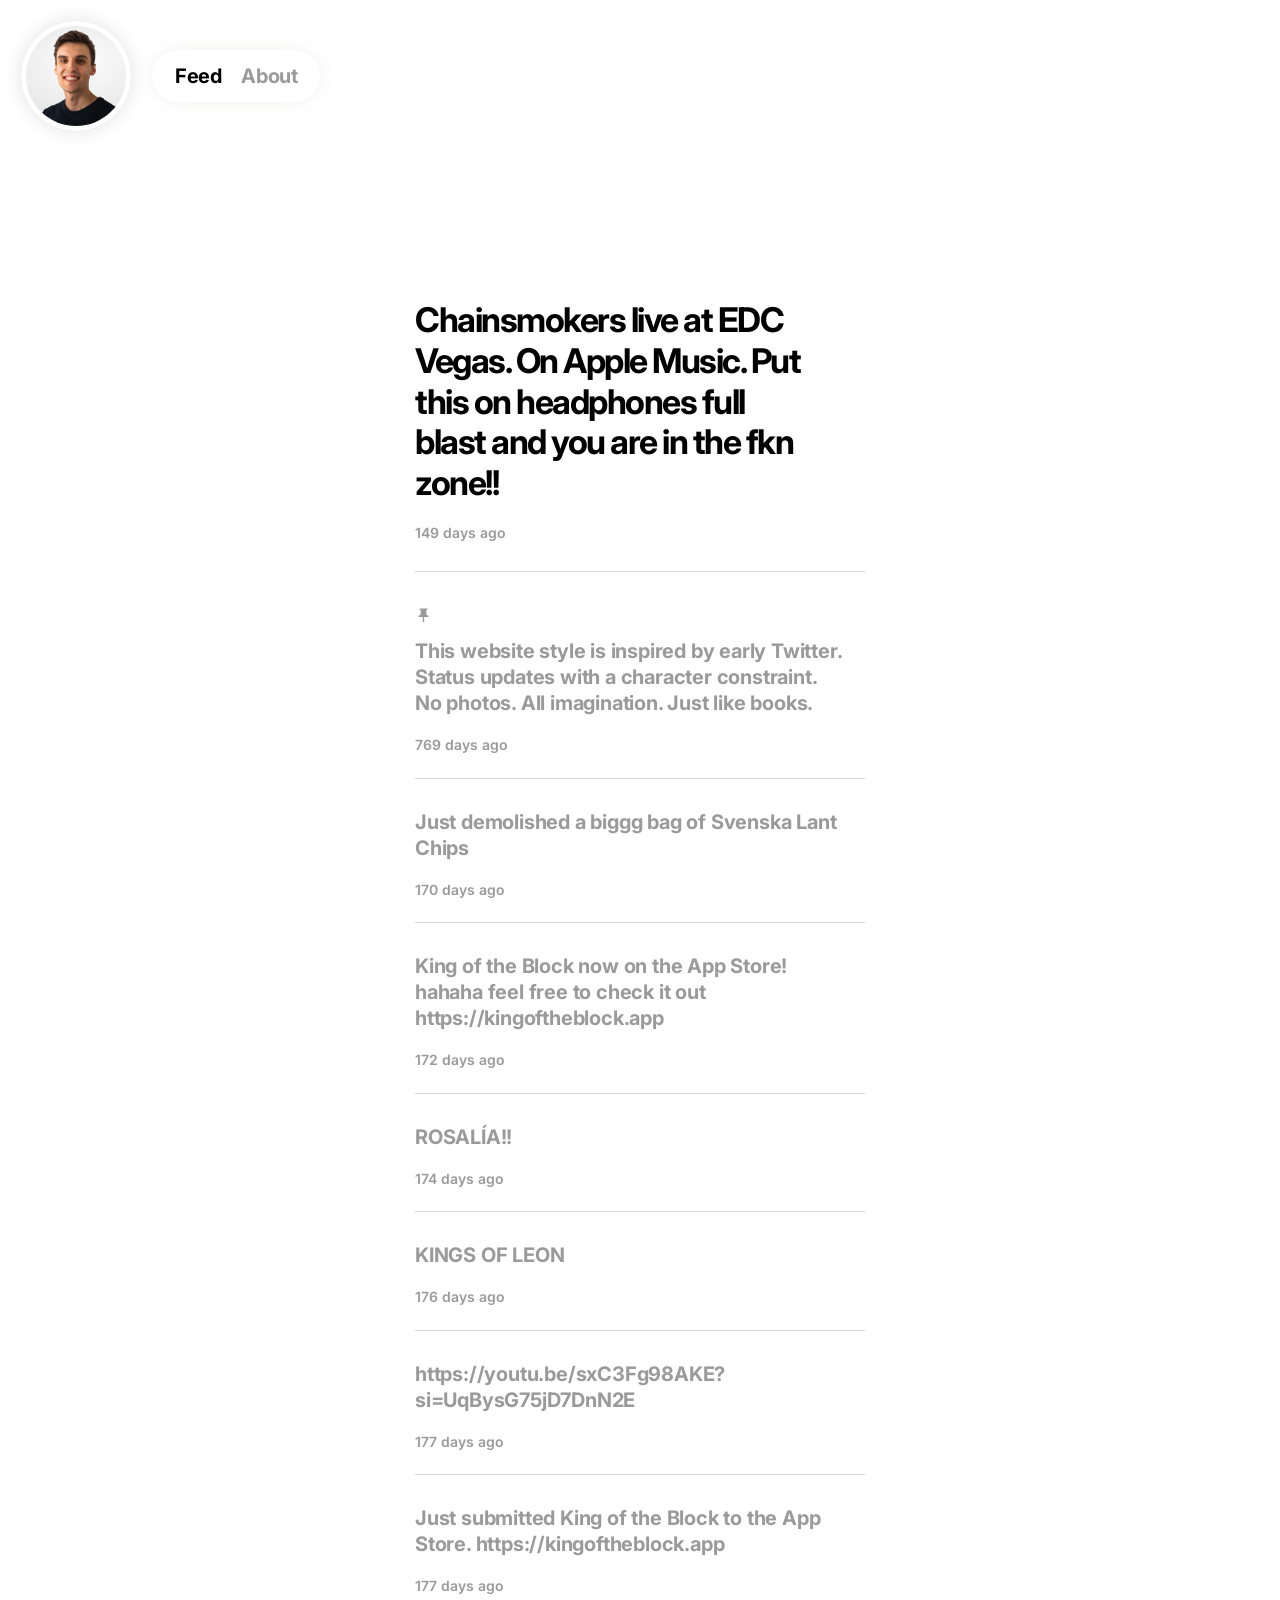
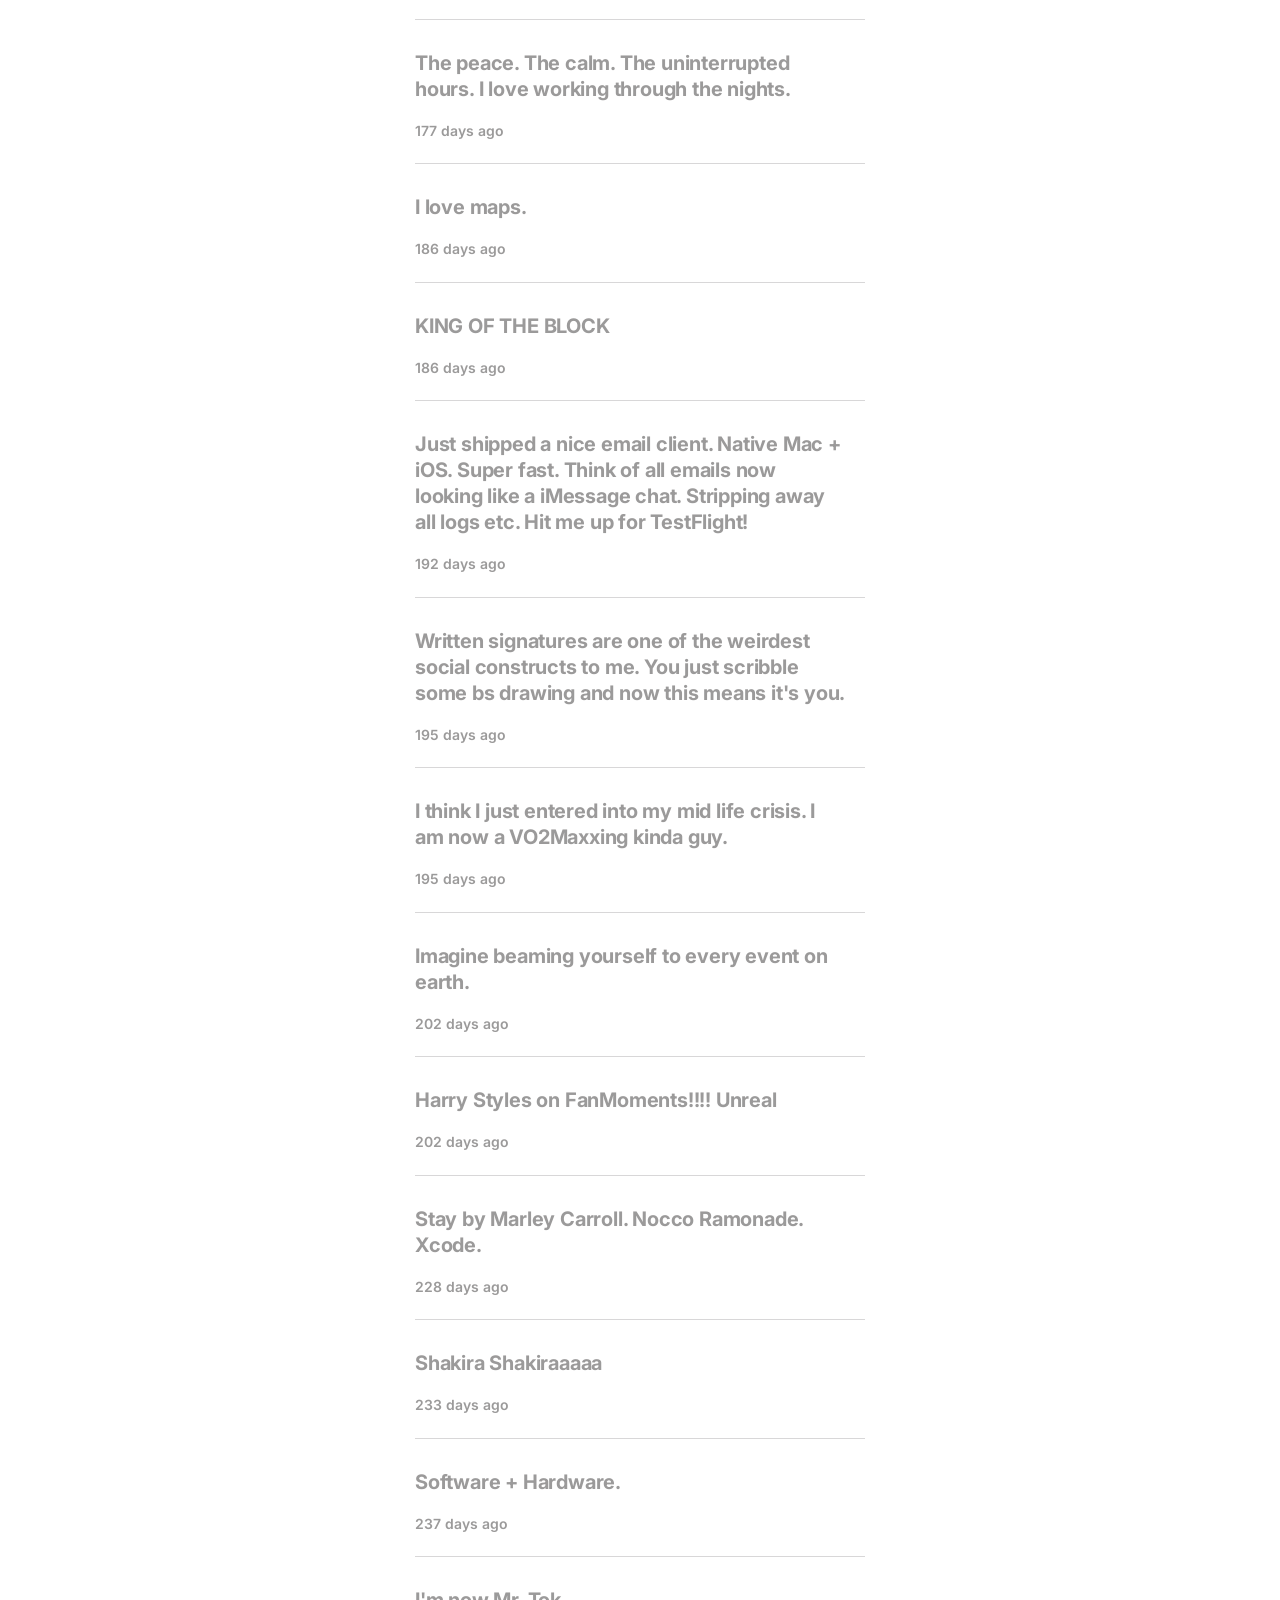
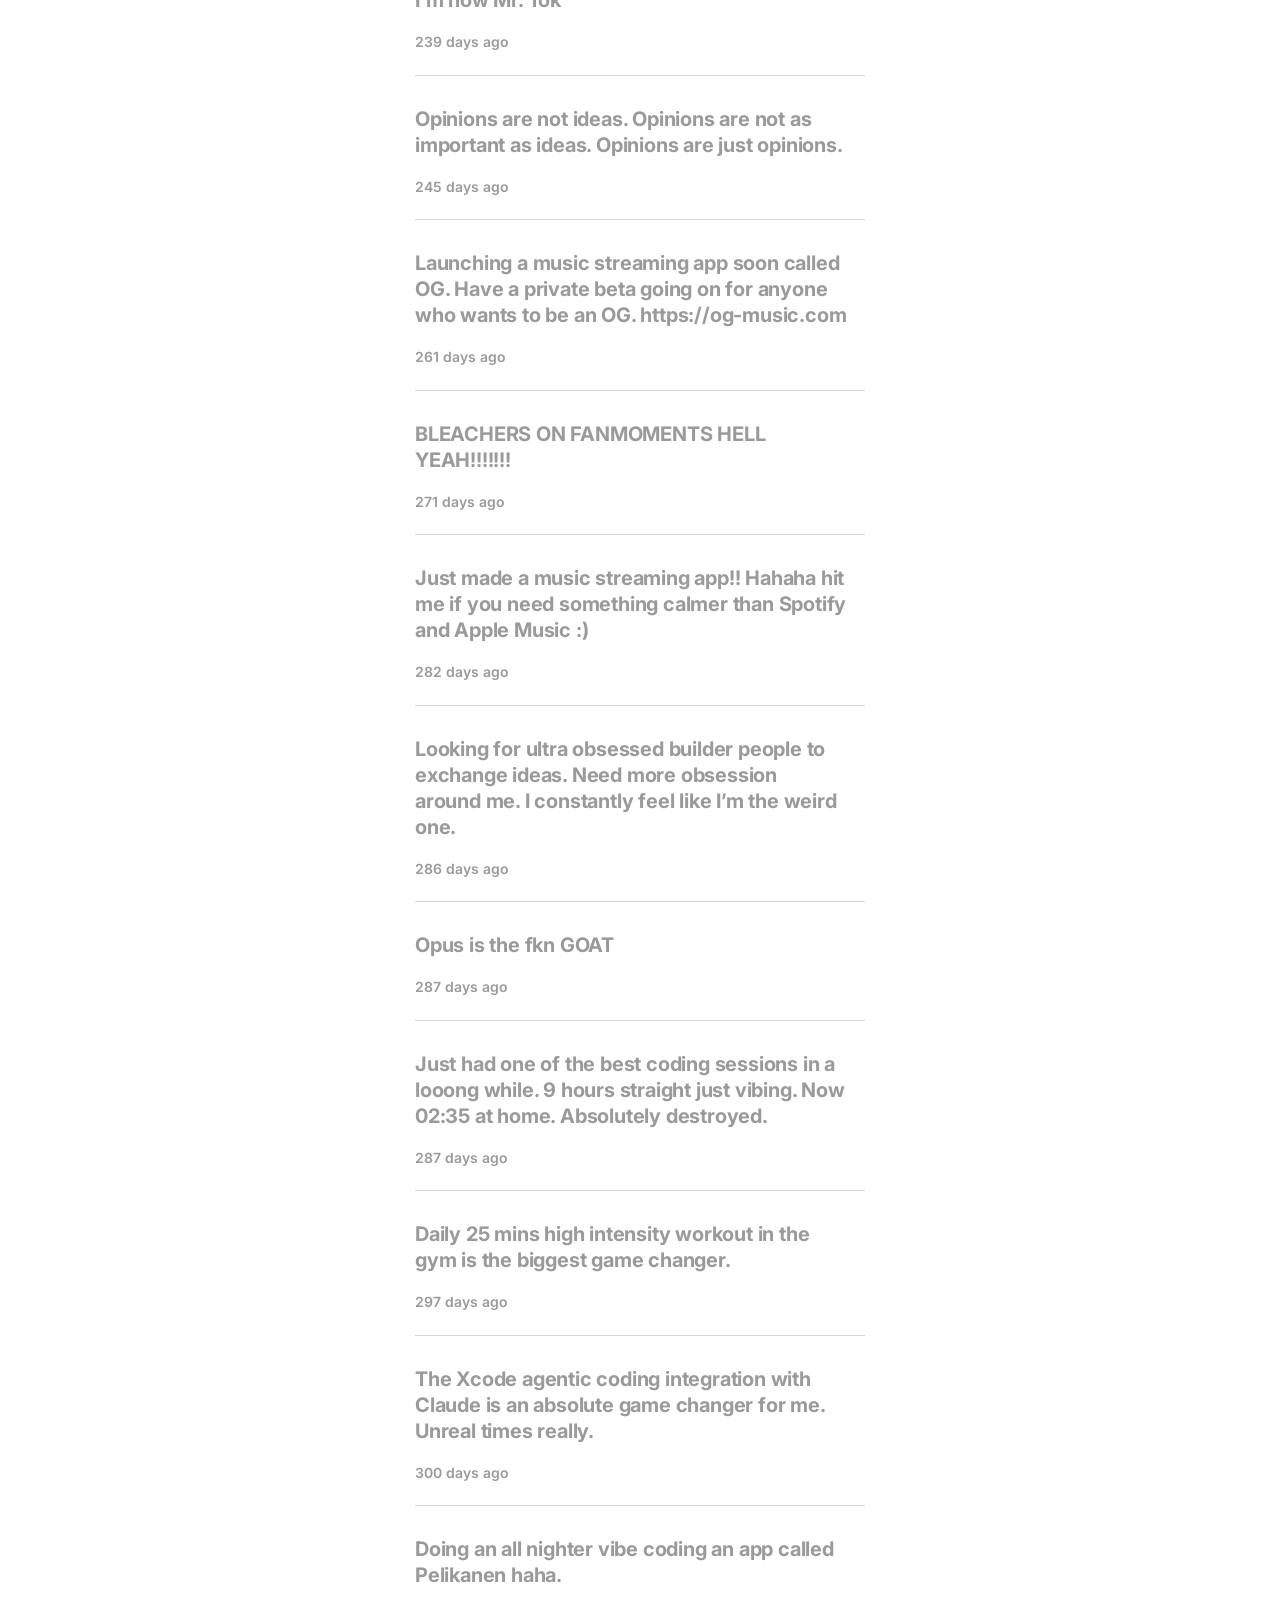
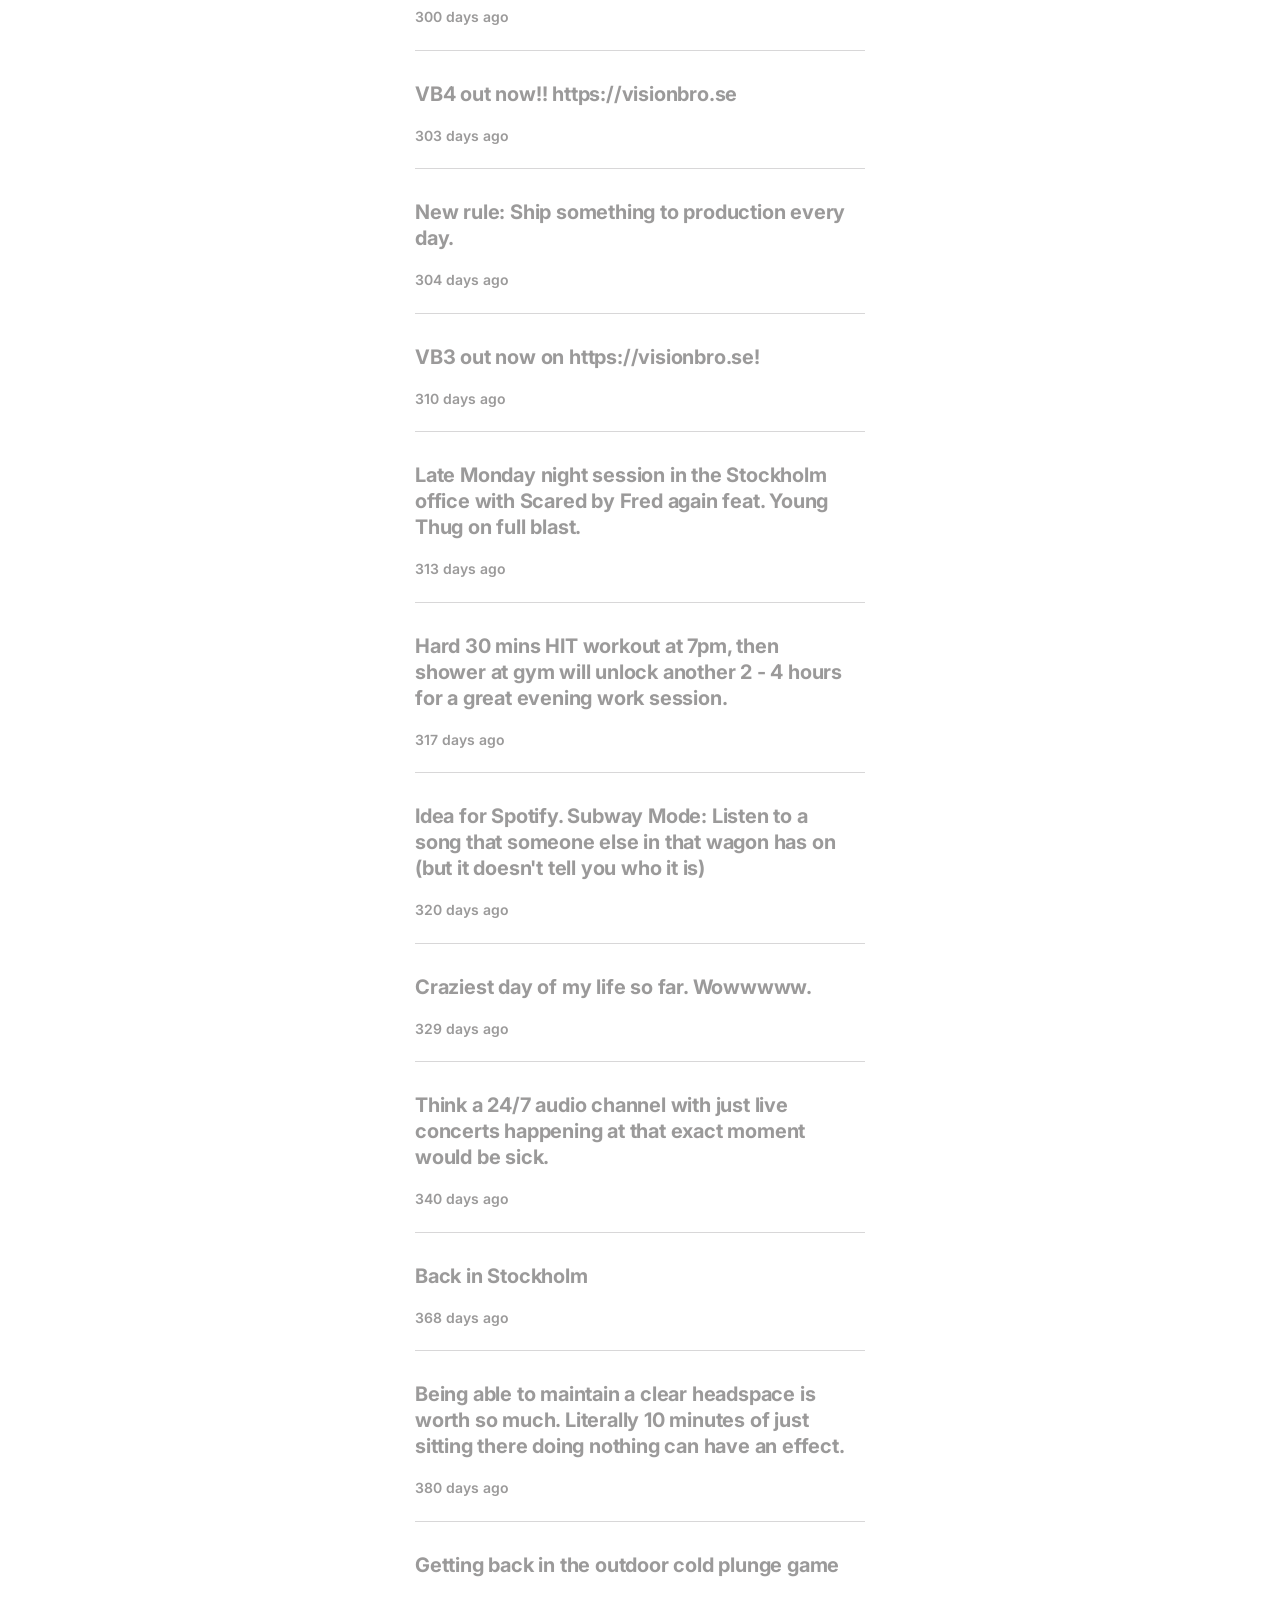
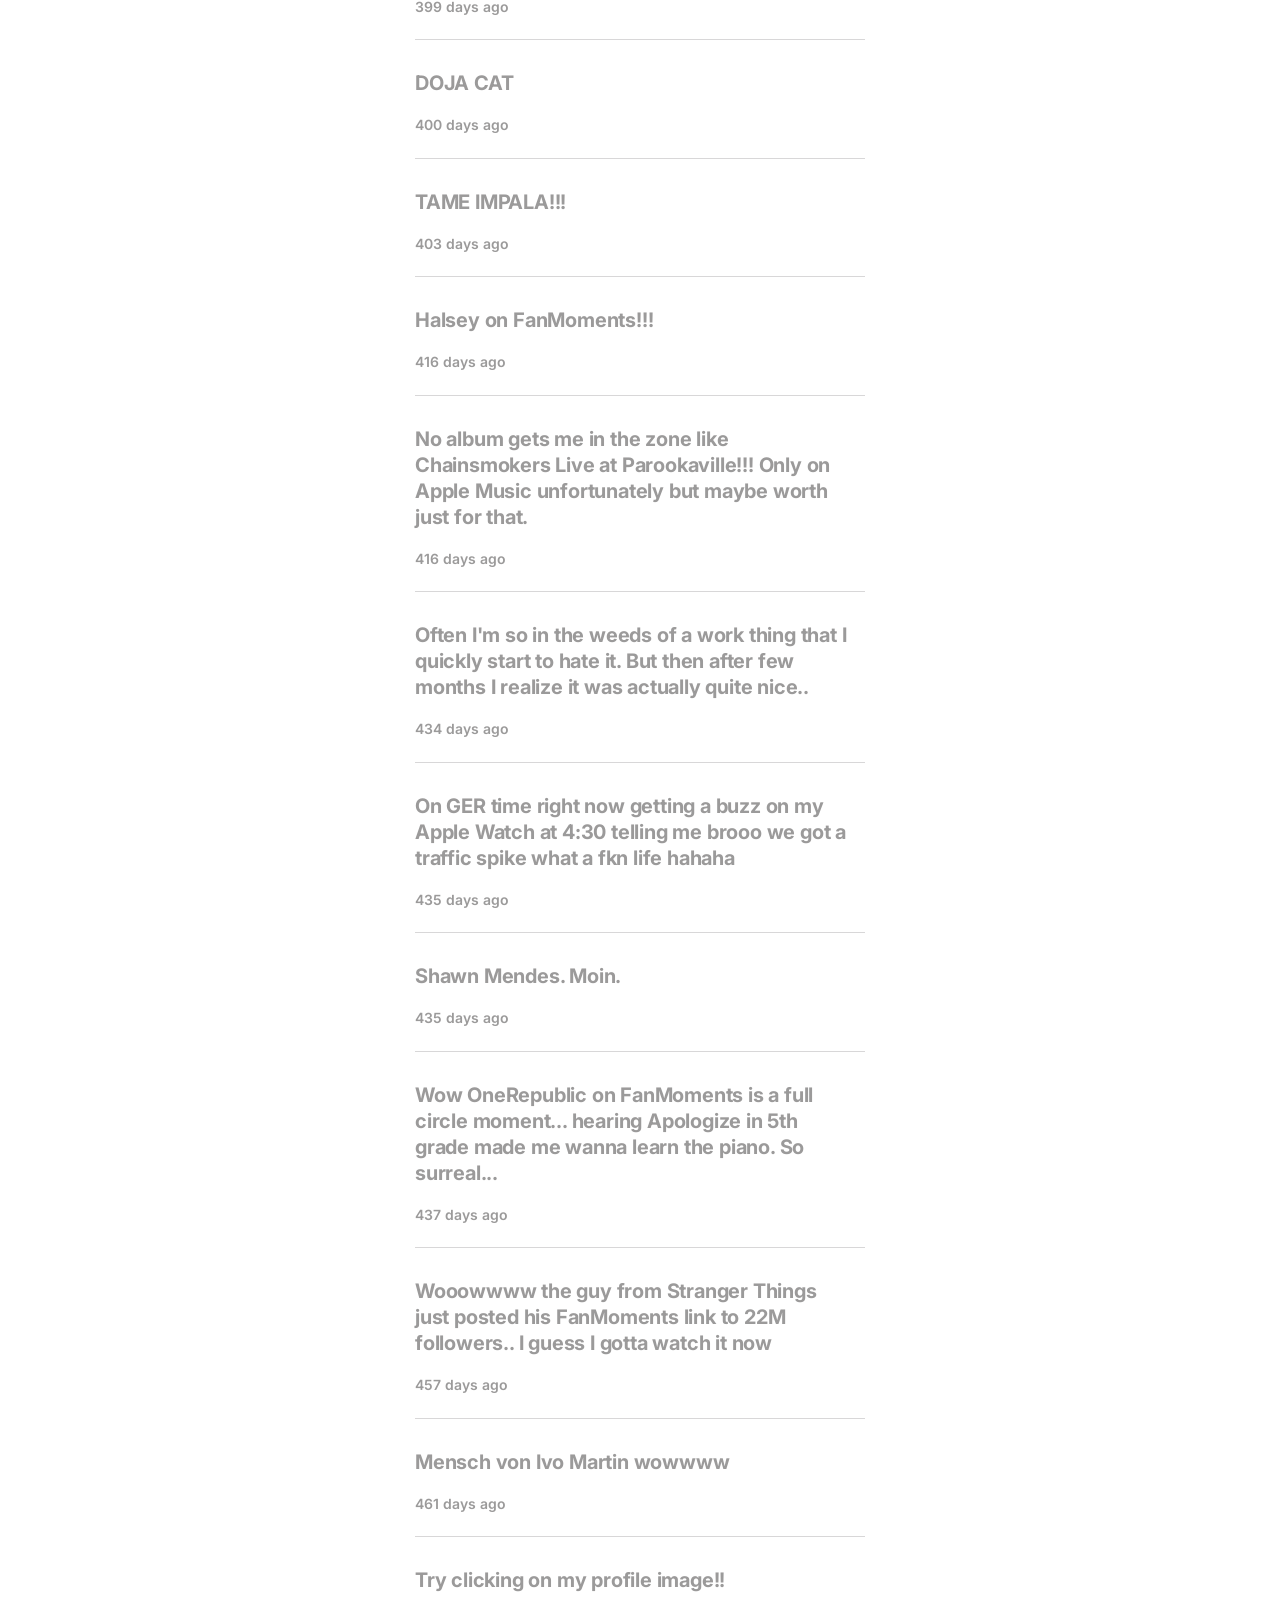
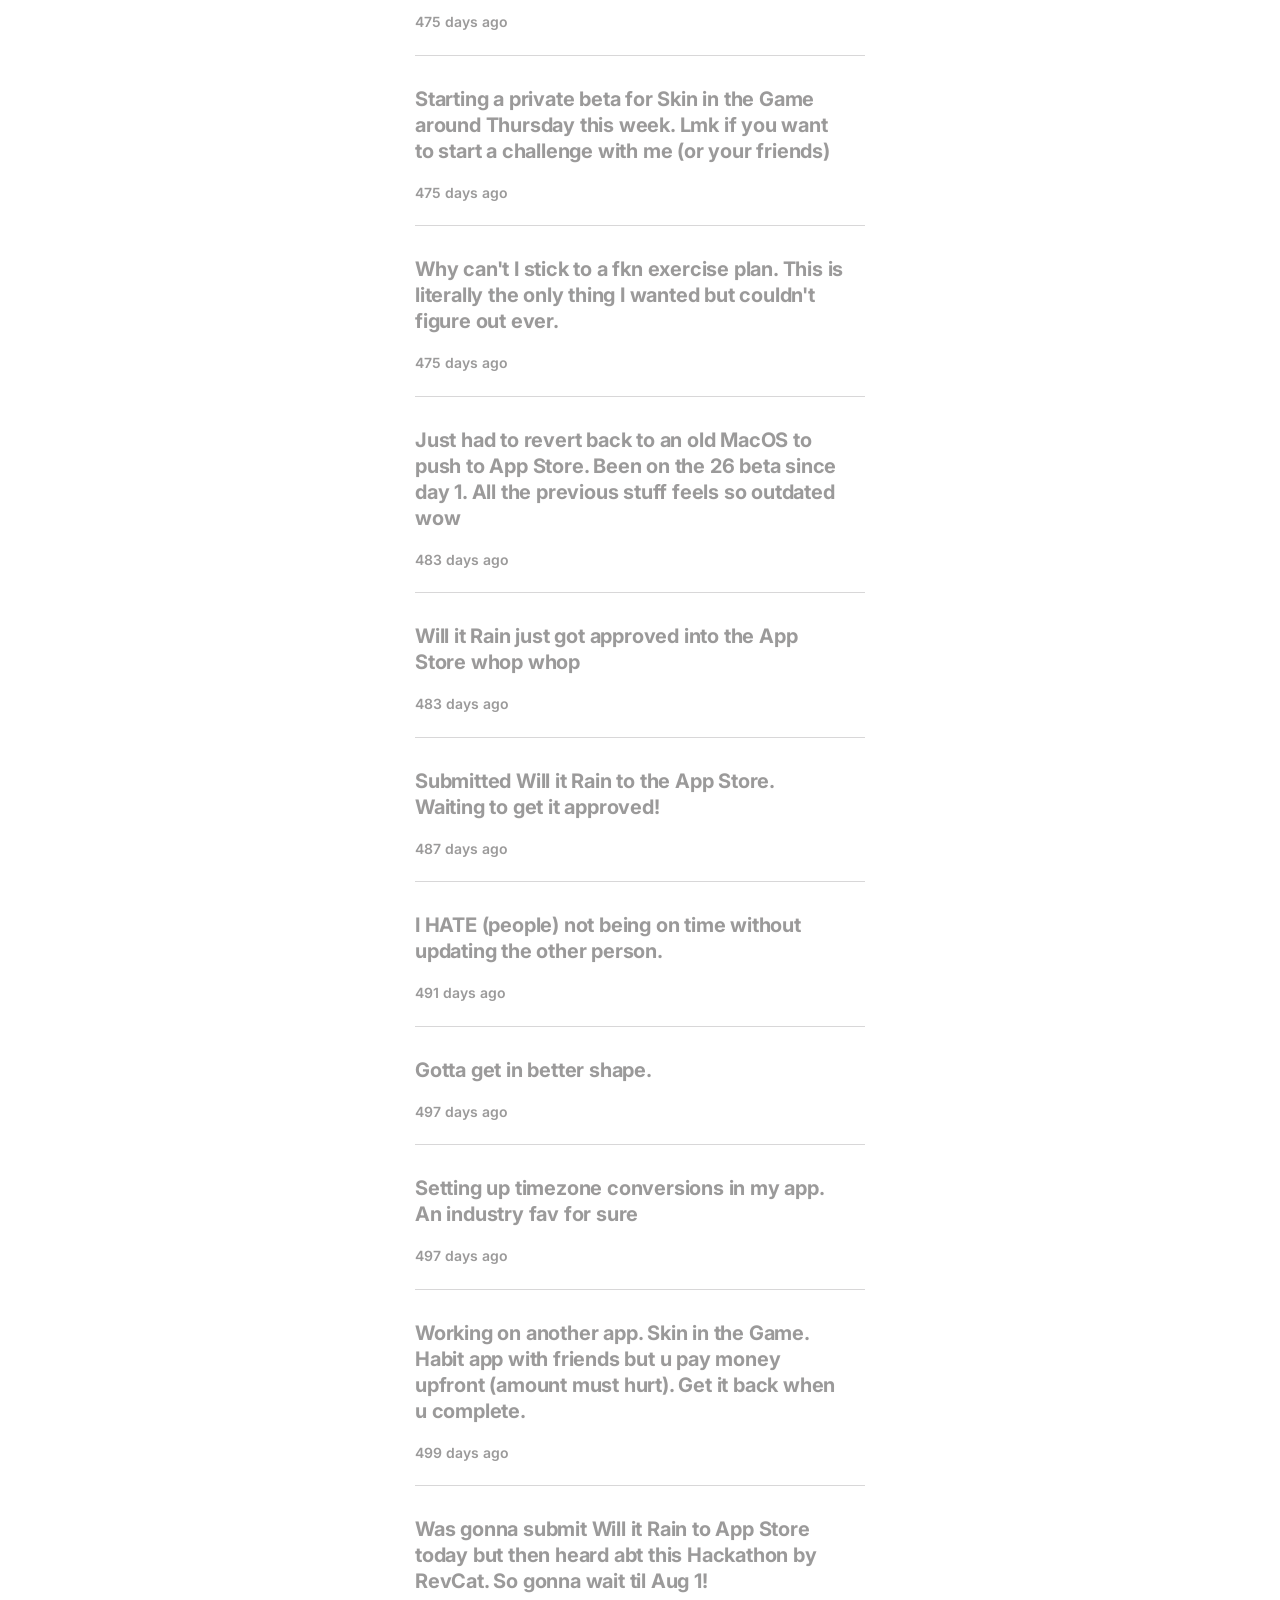
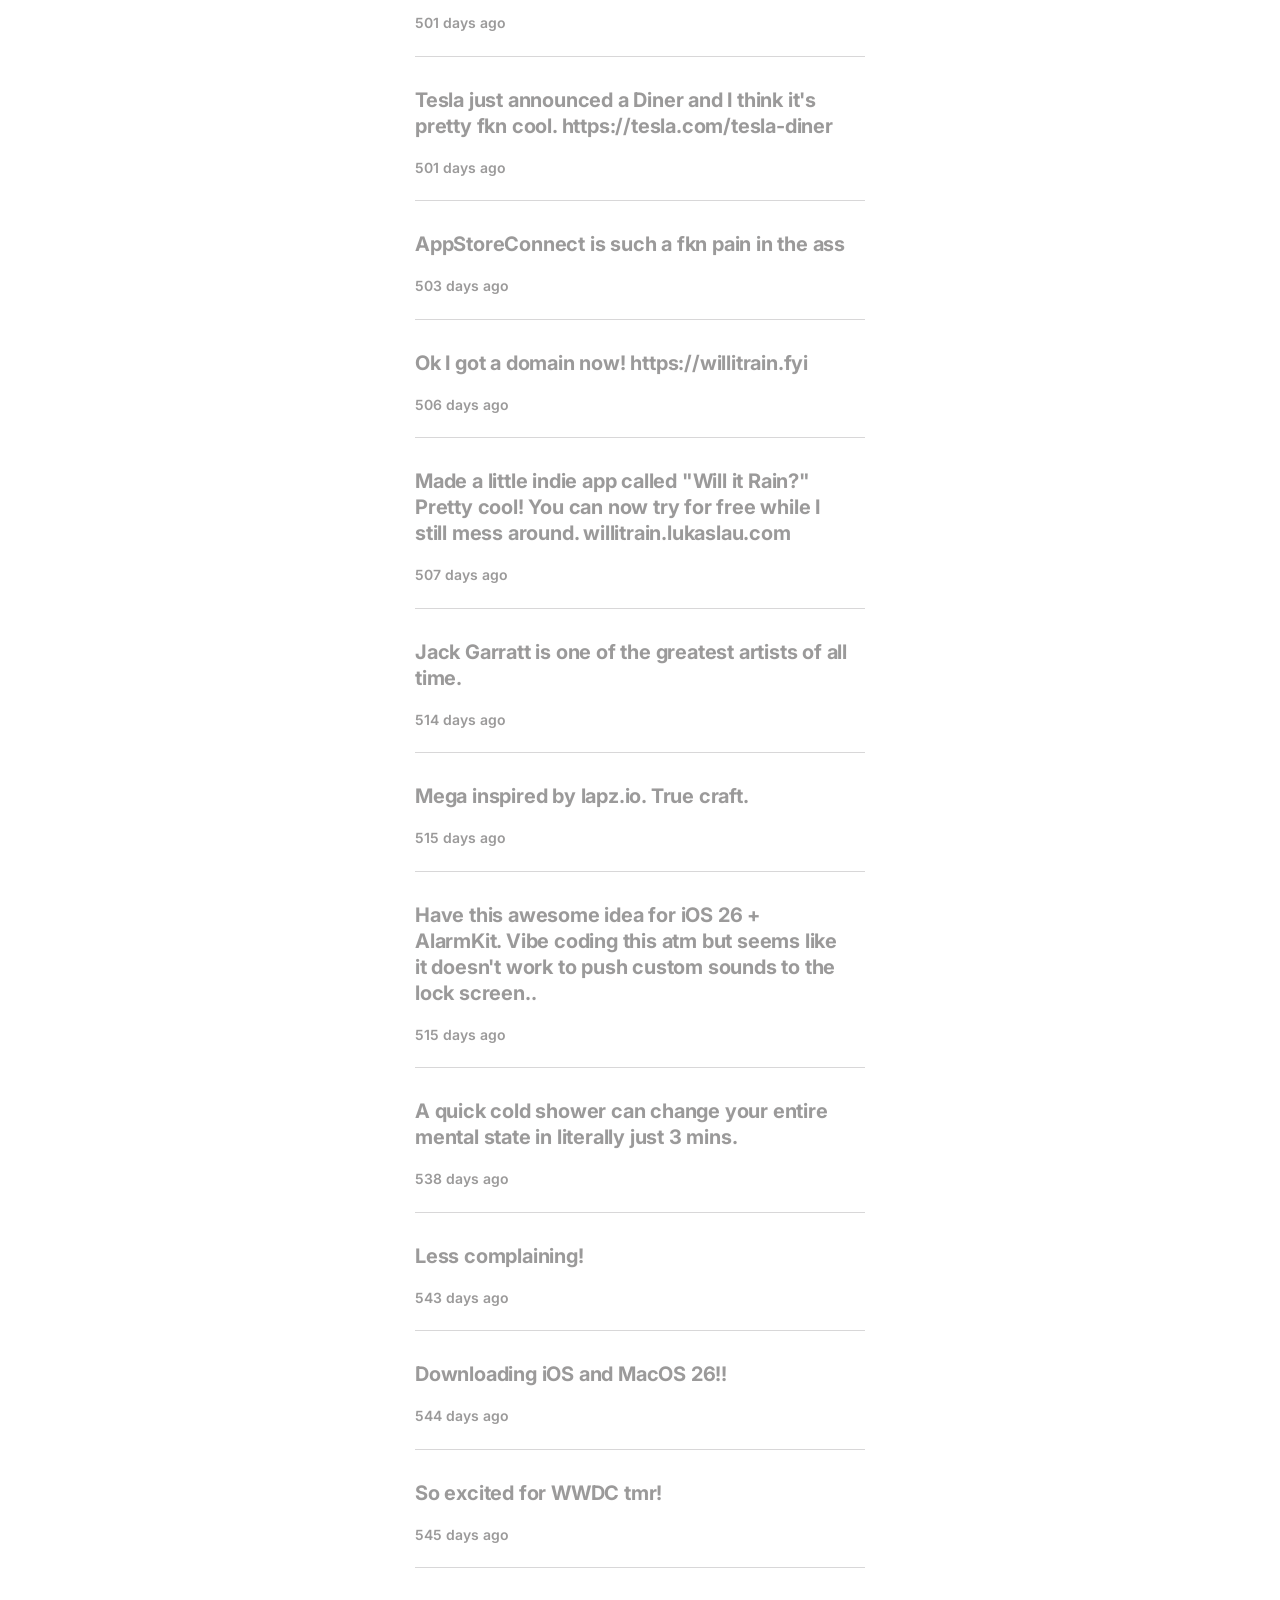
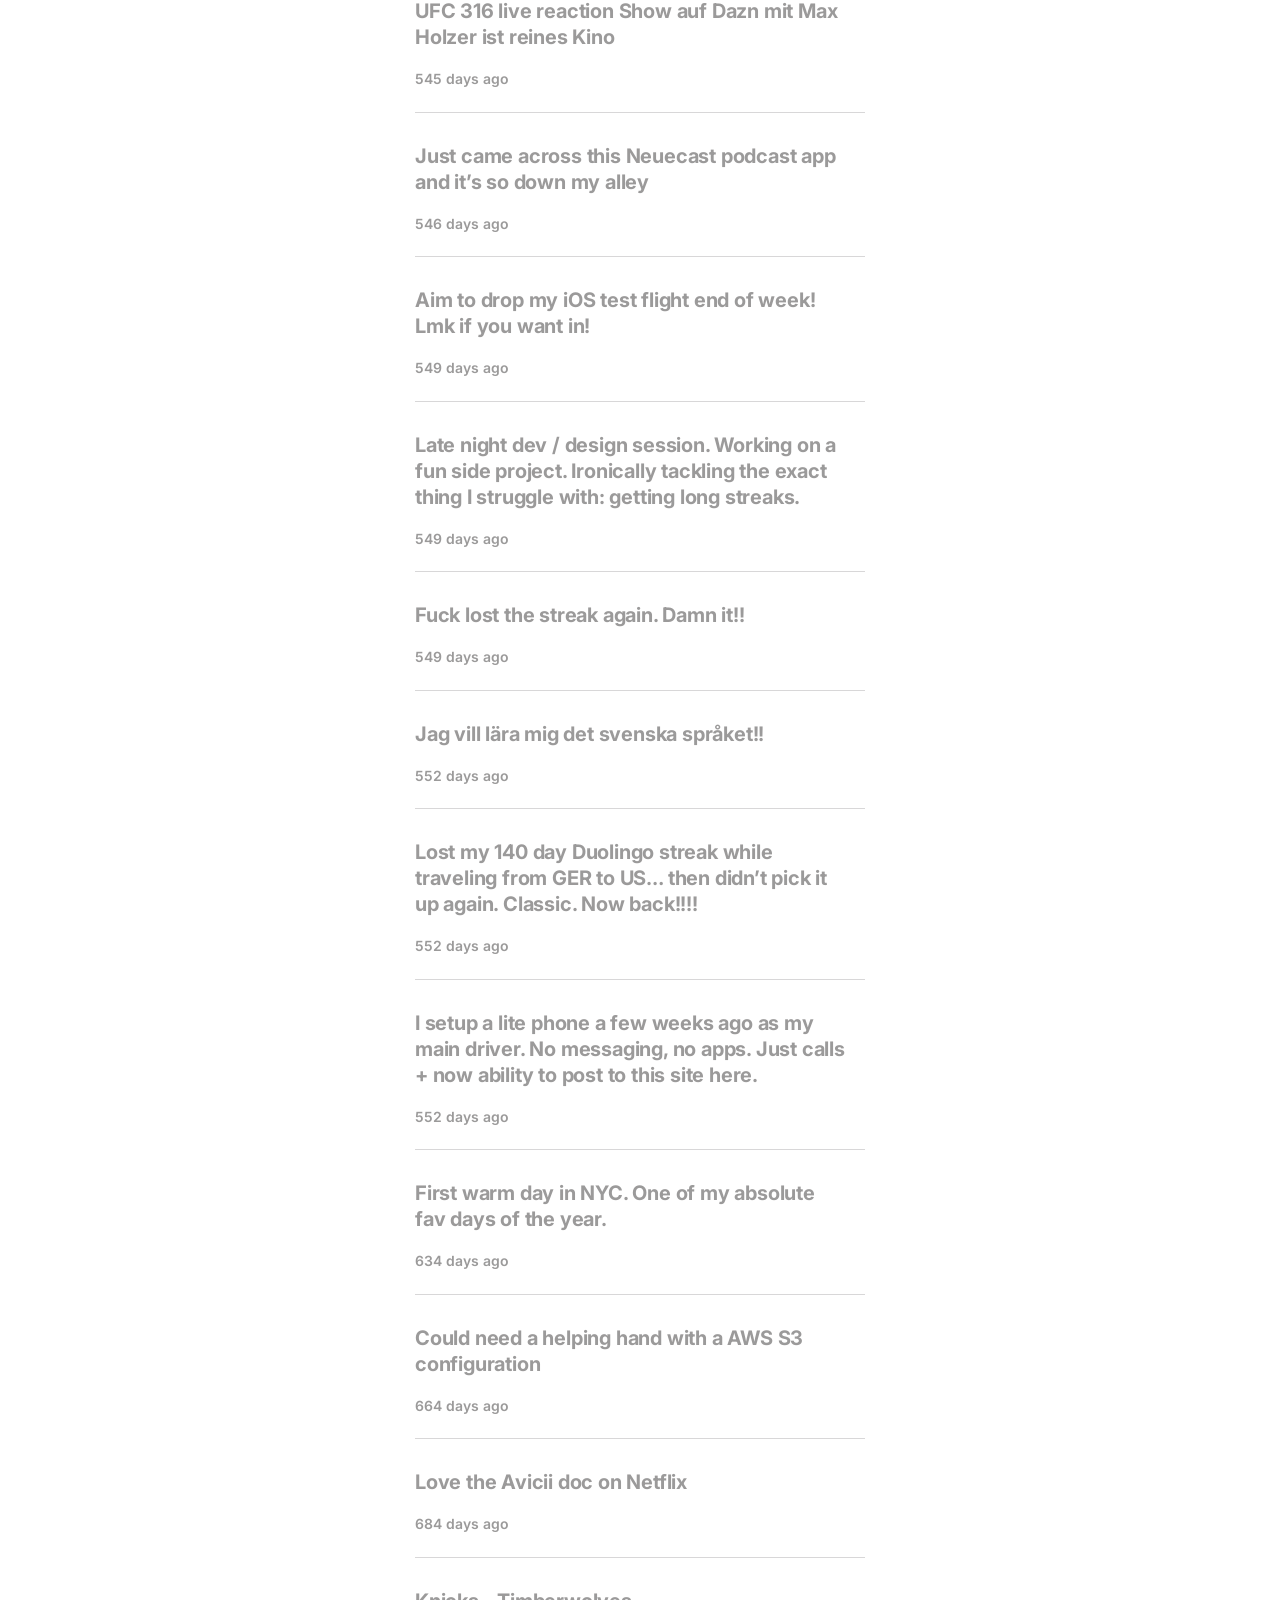
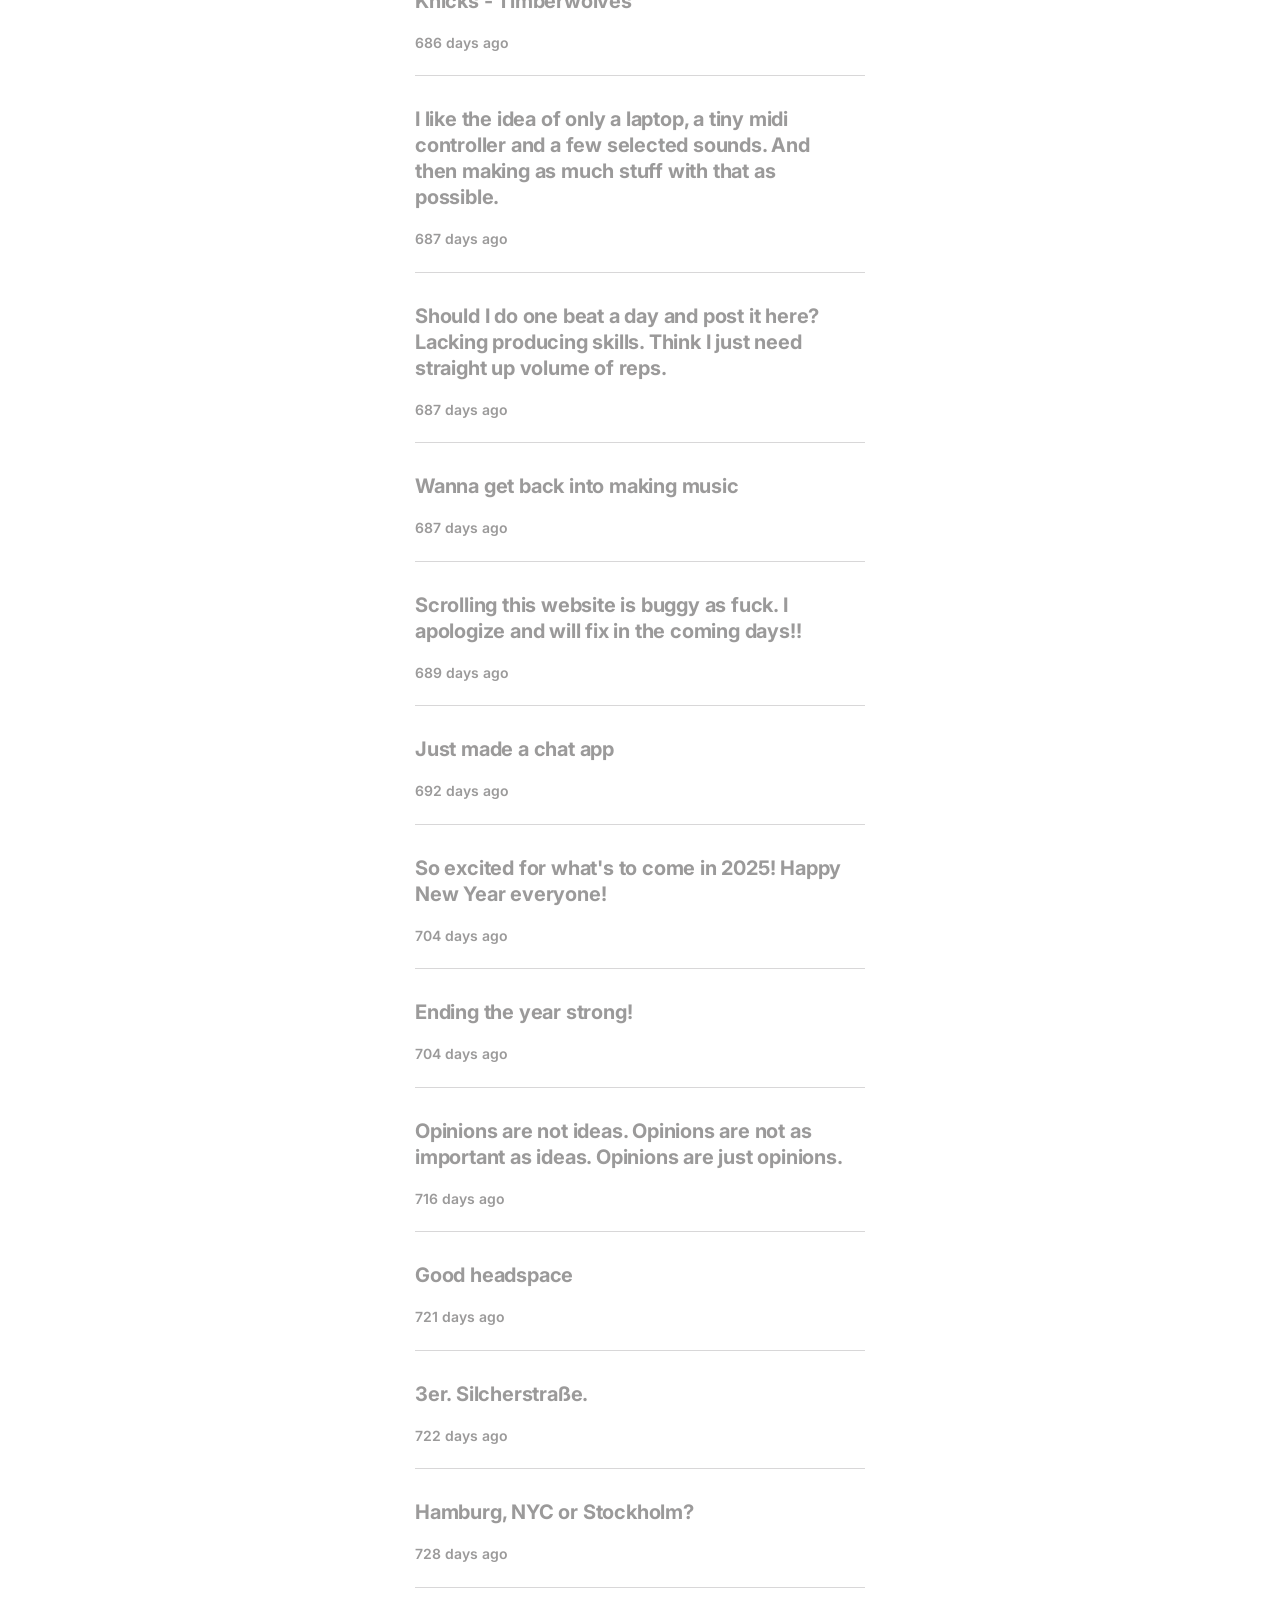
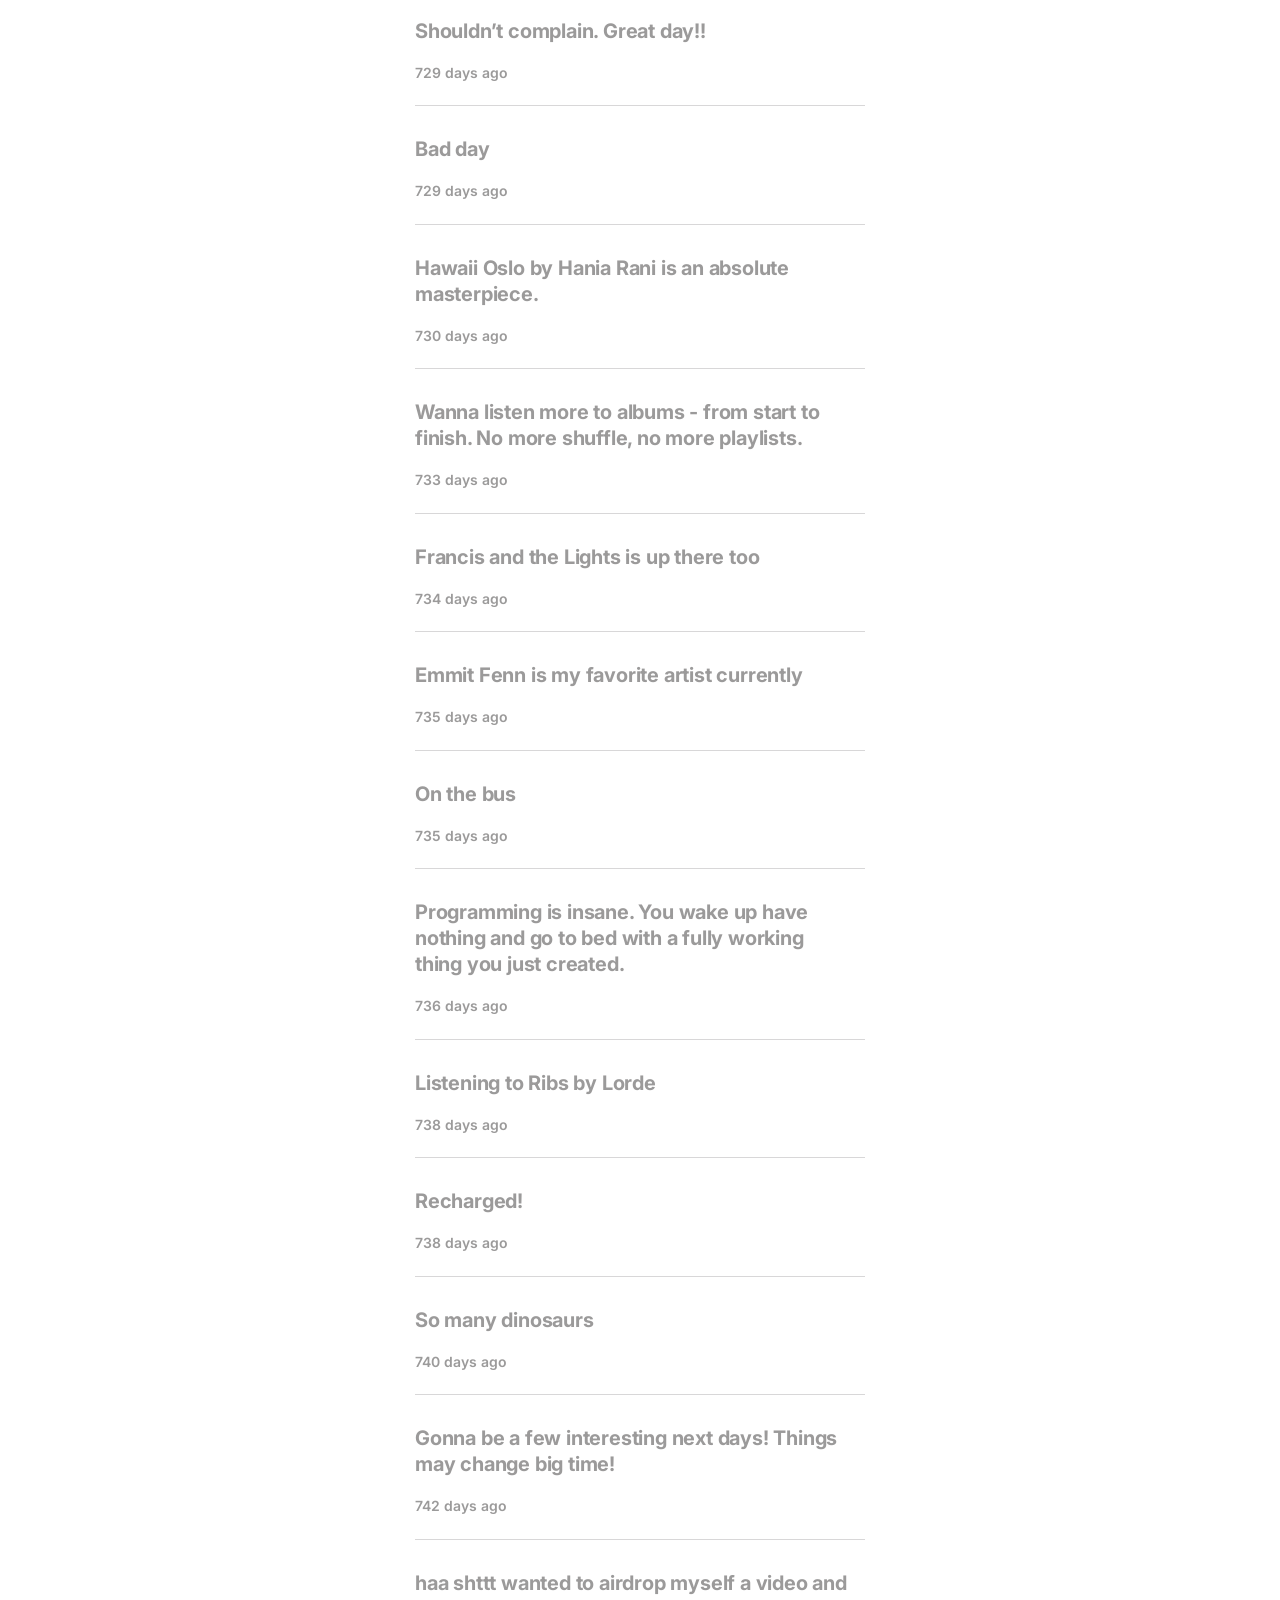
==== commit 36100c39: "Restyle as 1:1 replica of the original Bubble design Replaces the toned-down Apple look with an exac" ====
--- a/index.html
+++ b/index.html
@@ -15,30 +15,27 @@
   <link rel="icon" type="image/png" href="assets/favicon.png">
   <link rel="preconnect" href="https://fonts.googleapis.com">
   <link rel="preconnect" href="https://fonts.gstatic.com" crossorigin>
-  <link href="https://fonts.googleapis.com/css2?family=Inter:wght@400;500;600&display=swap" rel="stylesheet">
+  <link href="https://fonts.googleapis.com/css2?family=Inter:wght@600;700&display=swap" rel="stylesheet">
   <link rel="stylesheet" href="assets/style.css">
 </head>
 <body>
   <header class="site-header">
-    <div class="column">
-      <button class="avatar" type="button" data-sound="assets/click.mp3" aria-label="Lukas Lau">
-        <img src="assets/avatar.jpg" alt="Lukas Lau" width="44" height="44">
-      </button>
-      <a class="site-name" href="./">Lukas Lau</a>
-      <nav class="site-nav">
-        <a href="./" aria-current="page">Feed</a>
-        <a href="about/">About</a>
-      </nav>
-    </div>
+    <button class="avatar" type="button" data-sound="assets/click.mp3" aria-label="Lukas Lau">
+      <img src="assets/avatar.jpg" alt="Lukas Lau" width="100" height="100">
+    </button>
+    <nav class="site-nav">
+      <a href="./" aria-current="page">Feed</a>
+      <a href="about/">About</a>
+    </nav>
   </header>
 
-  <main class="column feed">
+  <main class="feed">
     <article class="post post--latest">
       <p>Chainsmokers live at EDC Vegas. On Apple Music. Put this on headphones full blast and you are in the fkn zone!!</p>
       <time datetime="2026-07-09T14:46:30Z">Jul 9, 2026</time>
     </article>
     <article class="post post--pinned">
-      <div class="pin-label"><svg viewBox="0 0 24 24" aria-hidden="true"><path d="M16 9V4h1c.55 0 1-.45 1-1s-.45-1-1-1H7c-.55 0-1 .45-1 1s.45 1 1 1h1v5c0 1.66-1.34 3-3 3v2h5.97v7l1 1 1-1v-7H19v-2c-1.66 0-3-1.34-3-3z"/></svg>Pinned</div>
+      <div class="pin-label"><svg viewBox="0 0 24 24" aria-label="Pinned" role="img"><path d="M16 9V4h1c.55 0 1-.45 1-1s-.45-1-1-1H7c-.55 0-1 .45-1 1s.45 1 1 1h1v5c0 1.66-1.34 3-3 3v2h5.97v7l1 1 1-1v-7H19v-2c-1.66 0-3-1.34-3-3z"/></svg></div>
       <p>This website style is inspired by early Twitter. Status updates with a character constraint. No photos. All imagination. Just like books.</p>
       <time datetime="2024-10-27T15:19:51Z">Oct 27, 2024</time>
     </article>
@@ -627,10 +624,6 @@
       <time datetime="2024-10-26T11:30:16Z">Oct 26, 2024</time>
     </article>
   </main>
-
-  <footer class="site-footer column">
-    <p>lukaslau.com &middot; &copy; 2026 Lukas Lau</p>
-  </footer>
 
   <script src="assets/main.js"></script>
 </body>
--- a/assets/style.css
+++ b/assets/style.css
@@ -1,29 +1,10 @@
-/* lukaslau.com */
+/* lukaslau.com — 1:1 replica of the original Bubble design */
 
 :root {
-  color-scheme: light dark;
-
-  --bg: #ffffff;
-  --bg-translucent: rgba(255, 255, 255, 0.8);
-  --text-primary: #1d1d1f;
-  --text-secondary: #6e6e73;
-  --text-tertiary: #a1a1a6;
-  --hairline: rgba(0, 0, 0, 0.1);
-  --link: #0066cc;
-
-  --content-width: 600px;
-}
-
-@media (prefers-color-scheme: dark) {
-  :root {
-    --bg: #000000;
-    --bg-translucent: rgba(0, 0, 0, 0.8);
-    --text-primary: #f5f5f7;
-    --text-secondary: #86868b;
-    --text-tertiary: #6e6e73;
-    --hairline: rgba(255, 255, 255, 0.16);
-    --link: #2997ff;
-  }
+  --black: #000;
+  --gray: rgb(155, 154, 154);
+  --divider: rgb(216, 215, 216);
+  --card-border: rgb(239, 239, 238);
 }
 
 * {
@@ -32,119 +13,104 @@
   box-sizing: border-box;
 }
 
-html {
-  background: var(--bg);
+html,
+body {
+  background: #fff;
 }
 
 body {
   font-family: "Inter", -apple-system, BlinkMacSystemFont, "Helvetica Neue", sans-serif;
-  font-size: 15px;
-  line-height: 1.6;
-  letter-spacing: -0.011em;
-  color: var(--text-primary);
-  background: var(--bg);
+  color: var(--black);
   -webkit-font-smoothing: antialiased;
   -moz-osx-font-smoothing: grayscale;
   text-rendering: optimizeLegibility;
 }
 
-.column {
-  max-width: var(--content-width);
-  margin: 0 auto;
-  padding: 0 24px;
-}
-
-/* Header */
+/* Floating header: avatar card + pill nav, fixed top-left */
 
 .site-header {
-  position: sticky;
+  position: fixed;
   top: 0;
-  z-index: 10;
-  background: var(--bg-translucent);
-  -webkit-backdrop-filter: saturate(180%) blur(20px);
-  backdrop-filter: saturate(180%) blur(20px);
-  border-bottom: 1px solid var(--hairline);
-}
-
-.site-header .column {
+  left: 0;
+  z-index: 100;
+  padding: 20px;
   display: flex;
+  flex-direction: row;
   align-items: center;
-  gap: 12px;
-  height: 64px;
+  gap: 20px;
 }
 
 .avatar {
-  width: 44px;
-  height: 44px;
-  border-radius: 50%;
+  width: 112px;
+  height: 112px;
+  padding: 5px;
+  background: #fff;
+  border: 1px solid var(--card-border);
+  border-radius: 100px;
+  box-shadow: rgba(0, 0, 0, 0.1) 0px 0px 20px 0px;
+  cursor: pointer;
+  flex-shrink: 0;
   display: block;
-  cursor: pointer;
-  border: none;
-  background: none;
-  padding: 0;
-  flex-shrink: 0;
 }
 
 .avatar img {
   width: 100%;
   height: 100%;
-  border-radius: 50%;
+  border-radius: 100px;
   display: block;
   object-fit: cover;
 }
 
-.site-name {
-  font-size: 15px;
-  font-weight: 600;
-  letter-spacing: -0.01em;
-  color: var(--text-primary);
+.site-nav {
+  display: flex;
+  flex-direction: row;
+  gap: 20px;
+  padding: 10px 20px;
+  background: #fff;
+  border: 3px solid #fff;
+  border-radius: 100px;
+  box-shadow: rgba(103, 103, 102, 0.1) 0px 0px 15px 0px;
+}
+
+.site-nav a {
+  font-size: 20px;
+  line-height: 26px;
+  font-weight: 700;
+  letter-spacing: -0.4px;
+  color: var(--gray);
   text-decoration: none;
 }
 
-.site-nav {
-  margin-left: auto;
-  display: flex;
-  gap: 20px;
-}
-
-.site-nav a {
-  font-size: 14px;
-  font-weight: 500;
-  color: var(--text-secondary);
-  text-decoration: none;
-  transition: color 0.15s ease;
-}
-
-.site-nav a:hover {
-  color: var(--text-primary);
-}
-
 .site-nav a[aria-current="page"] {
-  color: var(--text-primary);
+  color: var(--black);
 }
 
 /* Feed */
 
 .feed {
-  padding-top: 72px;
+  width: min(450px, calc(100% - 48px));
+  margin: 0 auto 200px;
+  padding-top: 300px;
 }
 
 .post {
-  padding: 28px 0;
-  border-bottom: 1px solid var(--hairline);
-  color: var(--text-secondary);
-}
-
-.post:first-of-type {
-  padding-top: 0;
+  padding: 30px 0 24px;
+  border-bottom: 1px solid var(--divider);
+  color: var(--gray);
+  font-size: 20px;
+  line-height: 26px;
+  font-weight: 700;
+  letter-spacing: -0.2px;
 }
 
 .post p {
+  max-width: 96%;
+  margin-bottom: 20px;
   overflow-wrap: break-word;
 }
 
 .post a {
-  color: var(--link);
+  color: inherit;
   text-decoration: none;
 }
 
@@ -154,48 +120,61 @@
 
 .post time {
   display: block;
-  margin-top: 10px;
-  font-size: 13px;
-  color: var(--text-tertiary);
+  font-size: 14px;
+  line-height: 17.5px;
+  font-weight: 600;
+  letter-spacing: normal;
+  color: var(--gray);
 }
 
 .post--latest {
-  color: var(--text-primary);
-  font-size: 19px;
-  font-weight: 500;
-  letter-spacing: -0.02em;
-  line-height: 1.45;
+  padding-top: 0;
+  padding-bottom: 30px;
+  color: var(--black);
+  font-size: 34px;
+  line-height: 1.2;
+  letter-spacing: -1.5px;
+}
+
+.post--latest p {
+  max-width: 90%;
+}
+
+.post--pinned {
+  padding-top: 35px;
 }
 
 .pin-label {
-  display: flex;
-  align-items: center;
-  gap: 5px;
-  margin-bottom: 8px;
-  font-size: 12px;
-  font-weight: 500;
-  color: var(--text-tertiary);
+  margin-bottom: 14px;
 }
 
 .pin-label svg {
-  width: 12px;
-  height: 12px;
-  fill: currentColor;
+  width: 17px;
+  height: 17px;
+  fill: var(--gray);
+  display: block;
 }
 
 /* About */
 
 .about {
-  padding-top: 72px;
+  width: min(340px, calc(100% - 48px));
+  margin: 0 auto 120px;
+  padding-top: 130px;
+  color: var(--gray);
+  font-size: 20px;
+  line-height: 28px;
+  font-weight: 700;
+  letter-spacing: -0.6px;
 }
 
 .about p {
-  margin-bottom: 24px;
+  margin-bottom: 28px;
   overflow-wrap: break-word;
 }
 
 .about a {
-  color: var(--link);
+  color: inherit;
   text-decoration: none;
 }
 
@@ -203,31 +182,10 @@
   text-decoration: underline;
 }
 
-/* Footer */
-
-.site-footer {
-  padding: 96px 0 48px;
-  text-align: center;
-  font-size: 12px;
-  color: var(--text-tertiary);
-}
-
-@media (max-width: 480px) {
-  .site-header .column {
-    height: 56px;
-  }
-
-  .avatar {
-    width: 36px;
-    height: 36px;
-  }
-
-  .feed,
+/* Below ~1024px the centered about column would collide with the
+   fixed header, so it drops below it (matches the original). */
+@media (max-width: 1024px) {
   .about {
-    padding-top: 48px;
-  }
-
-  .post--latest {
-    font-size: 18px;
+    padding-top: 205px;
   }
 }
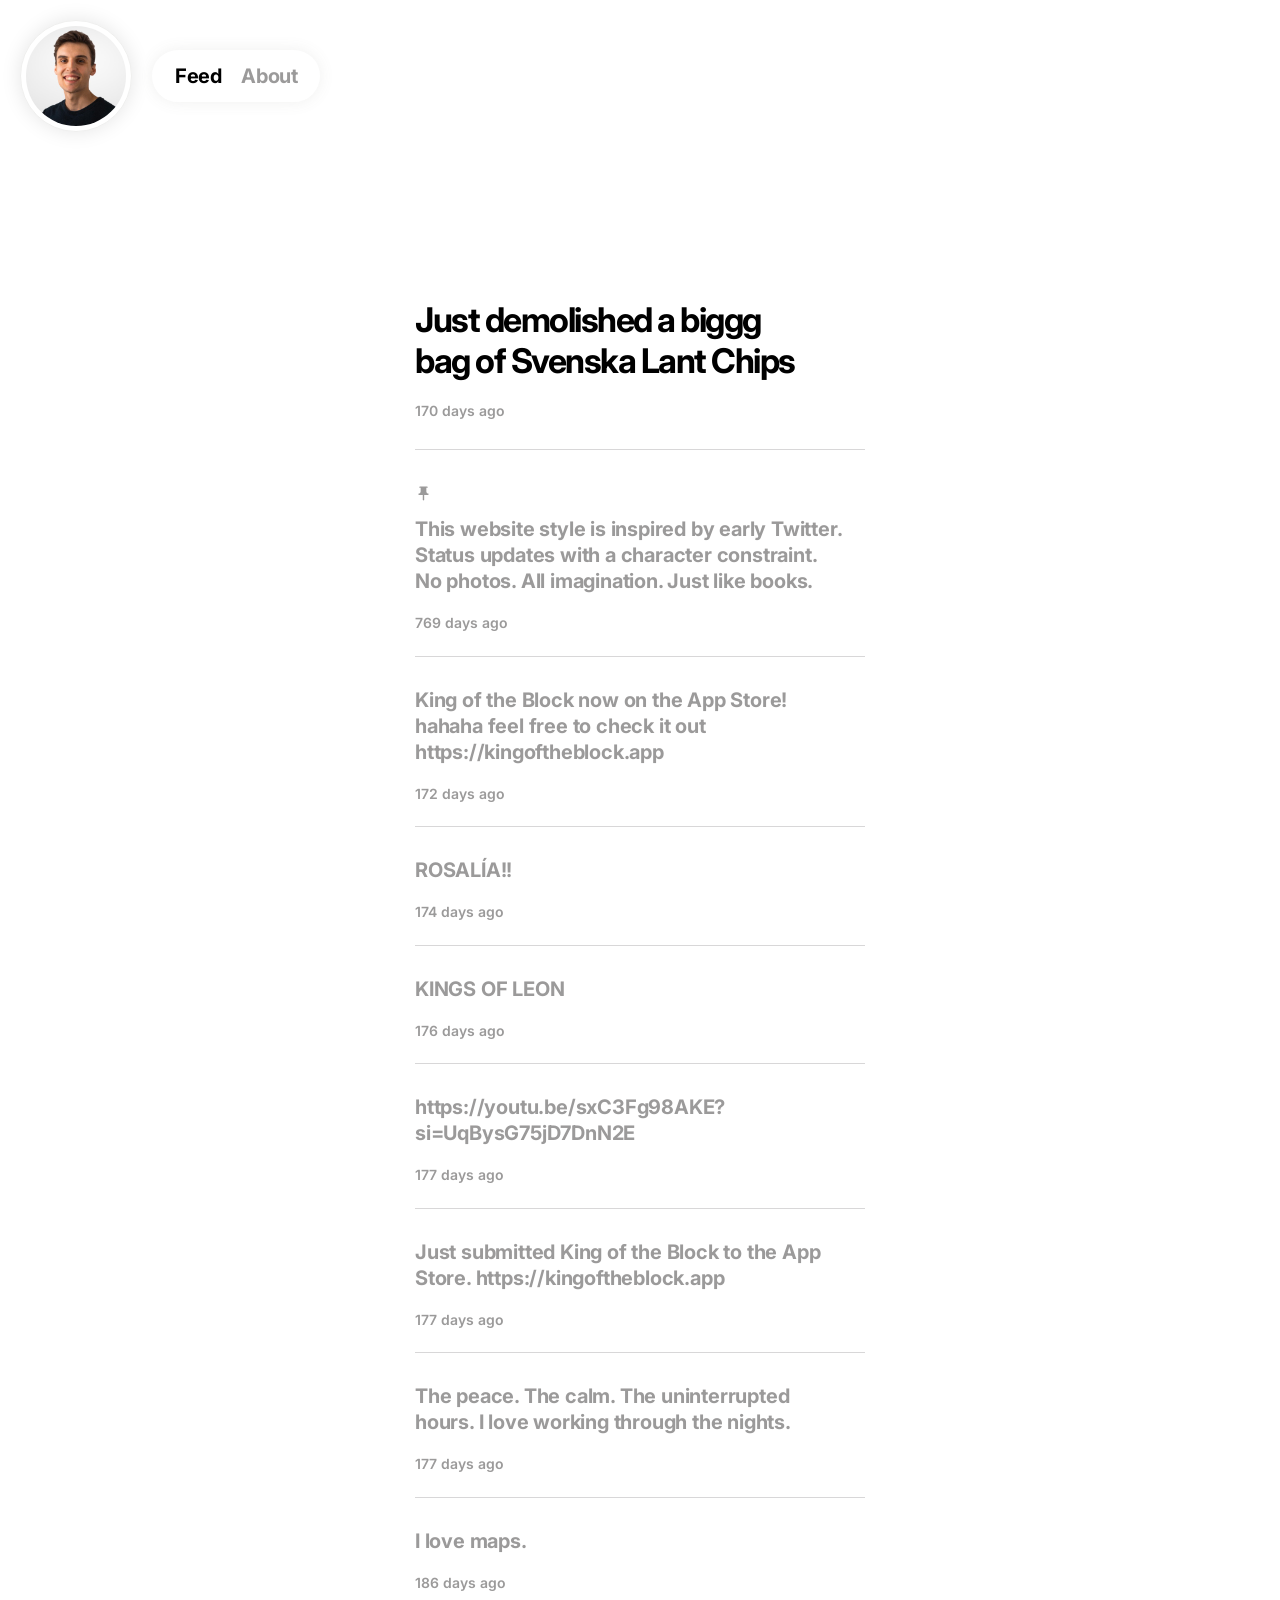
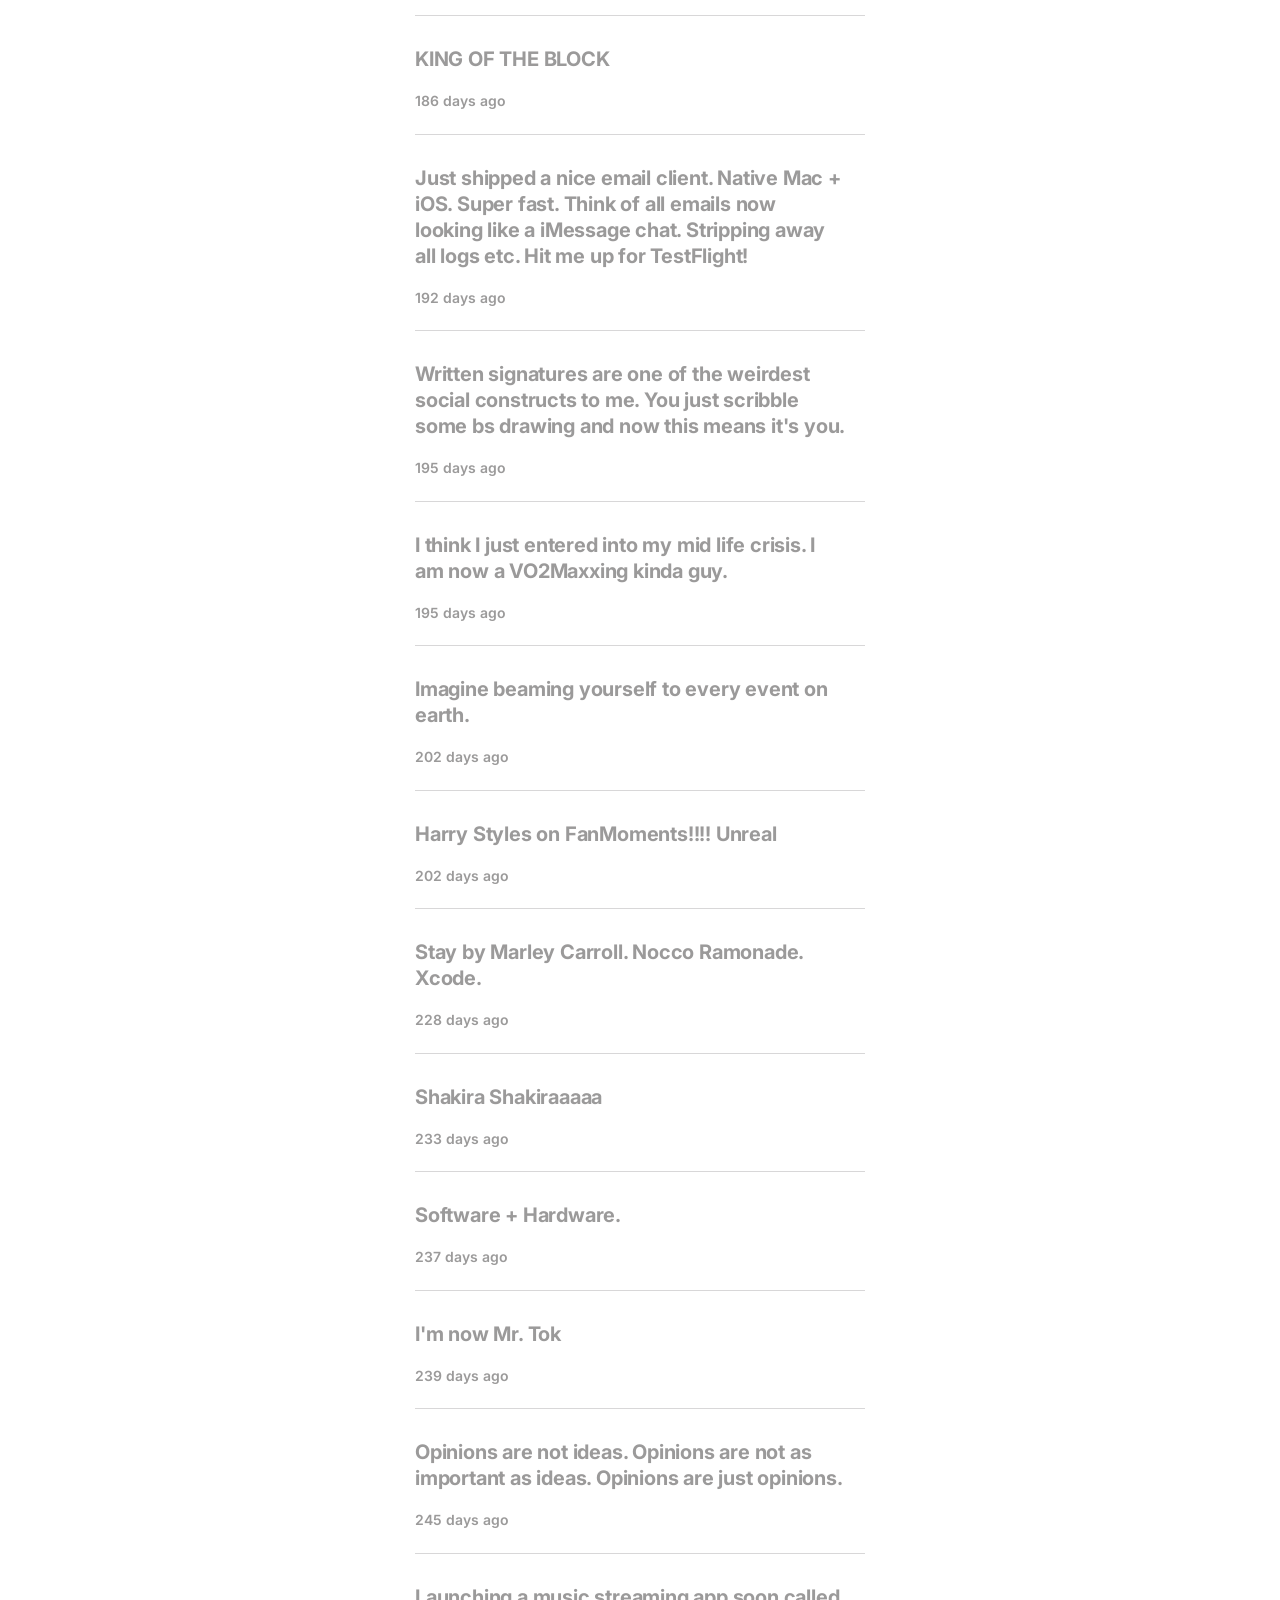
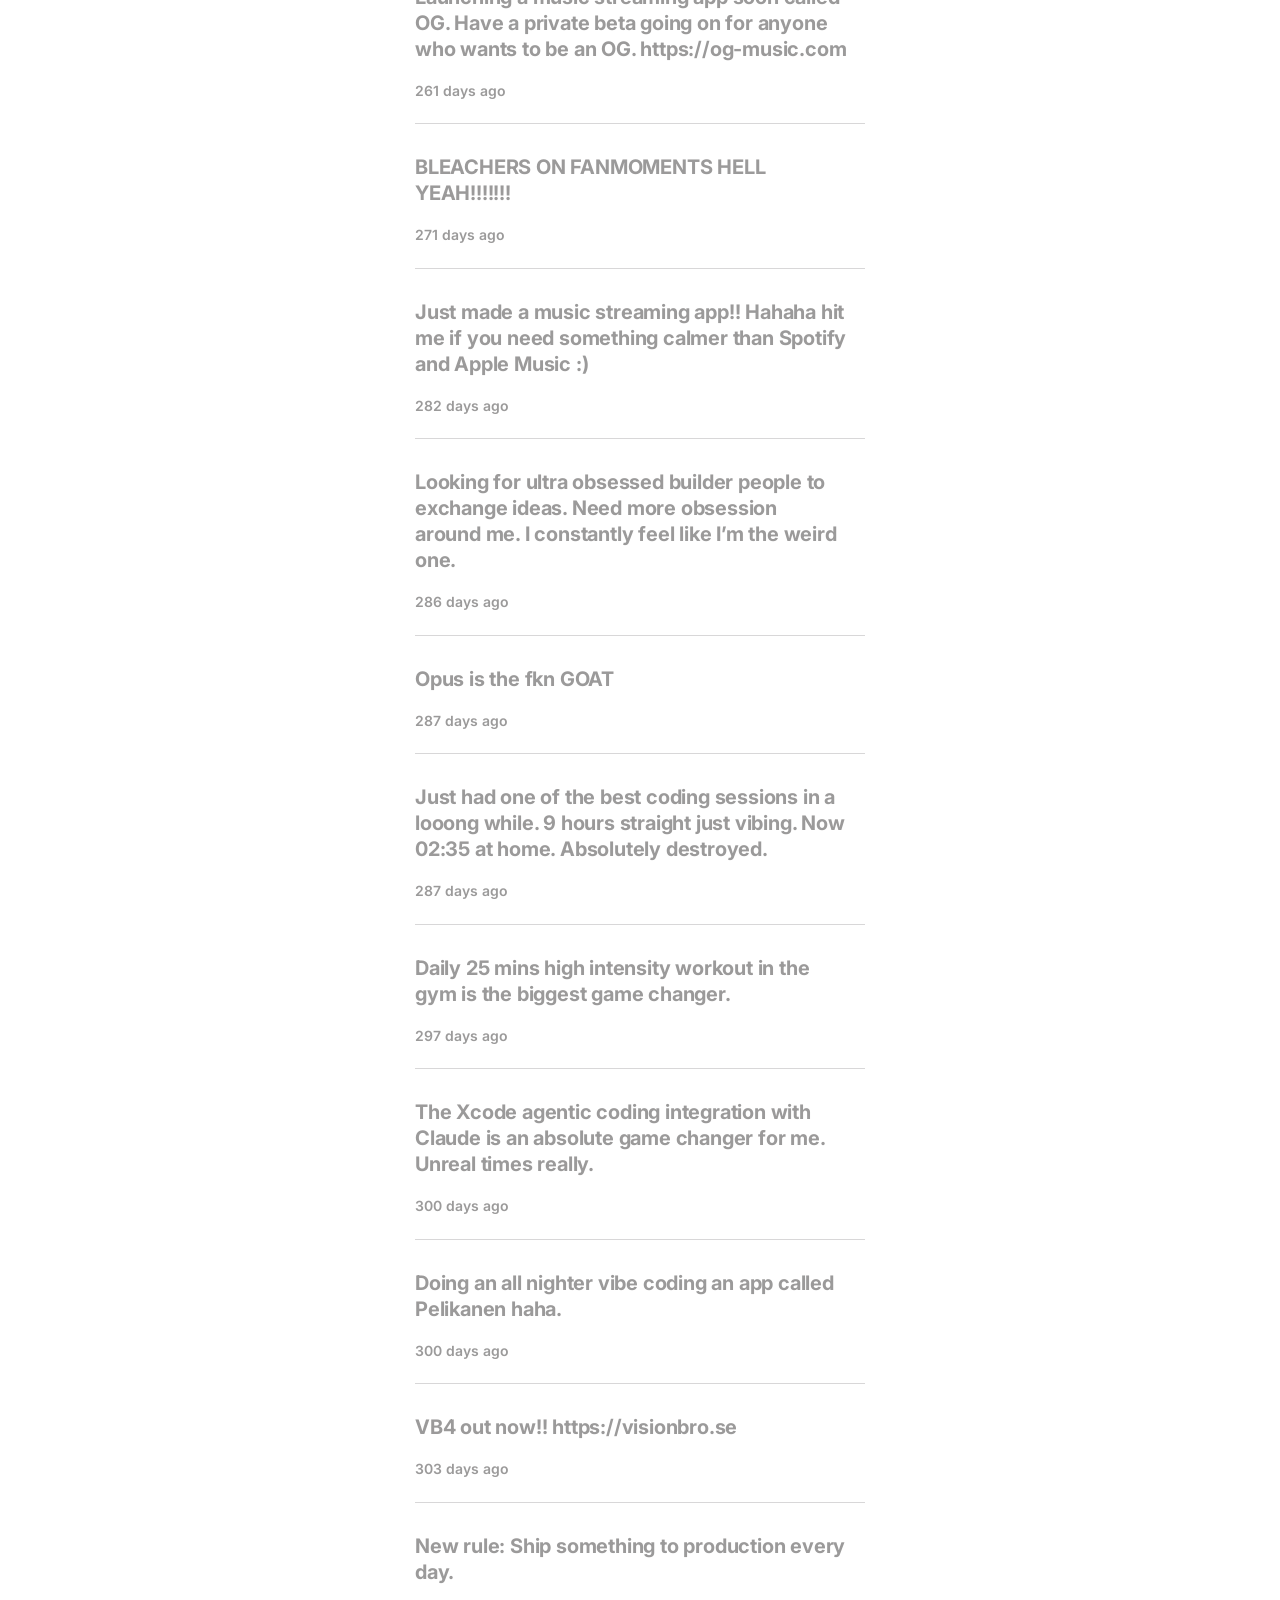
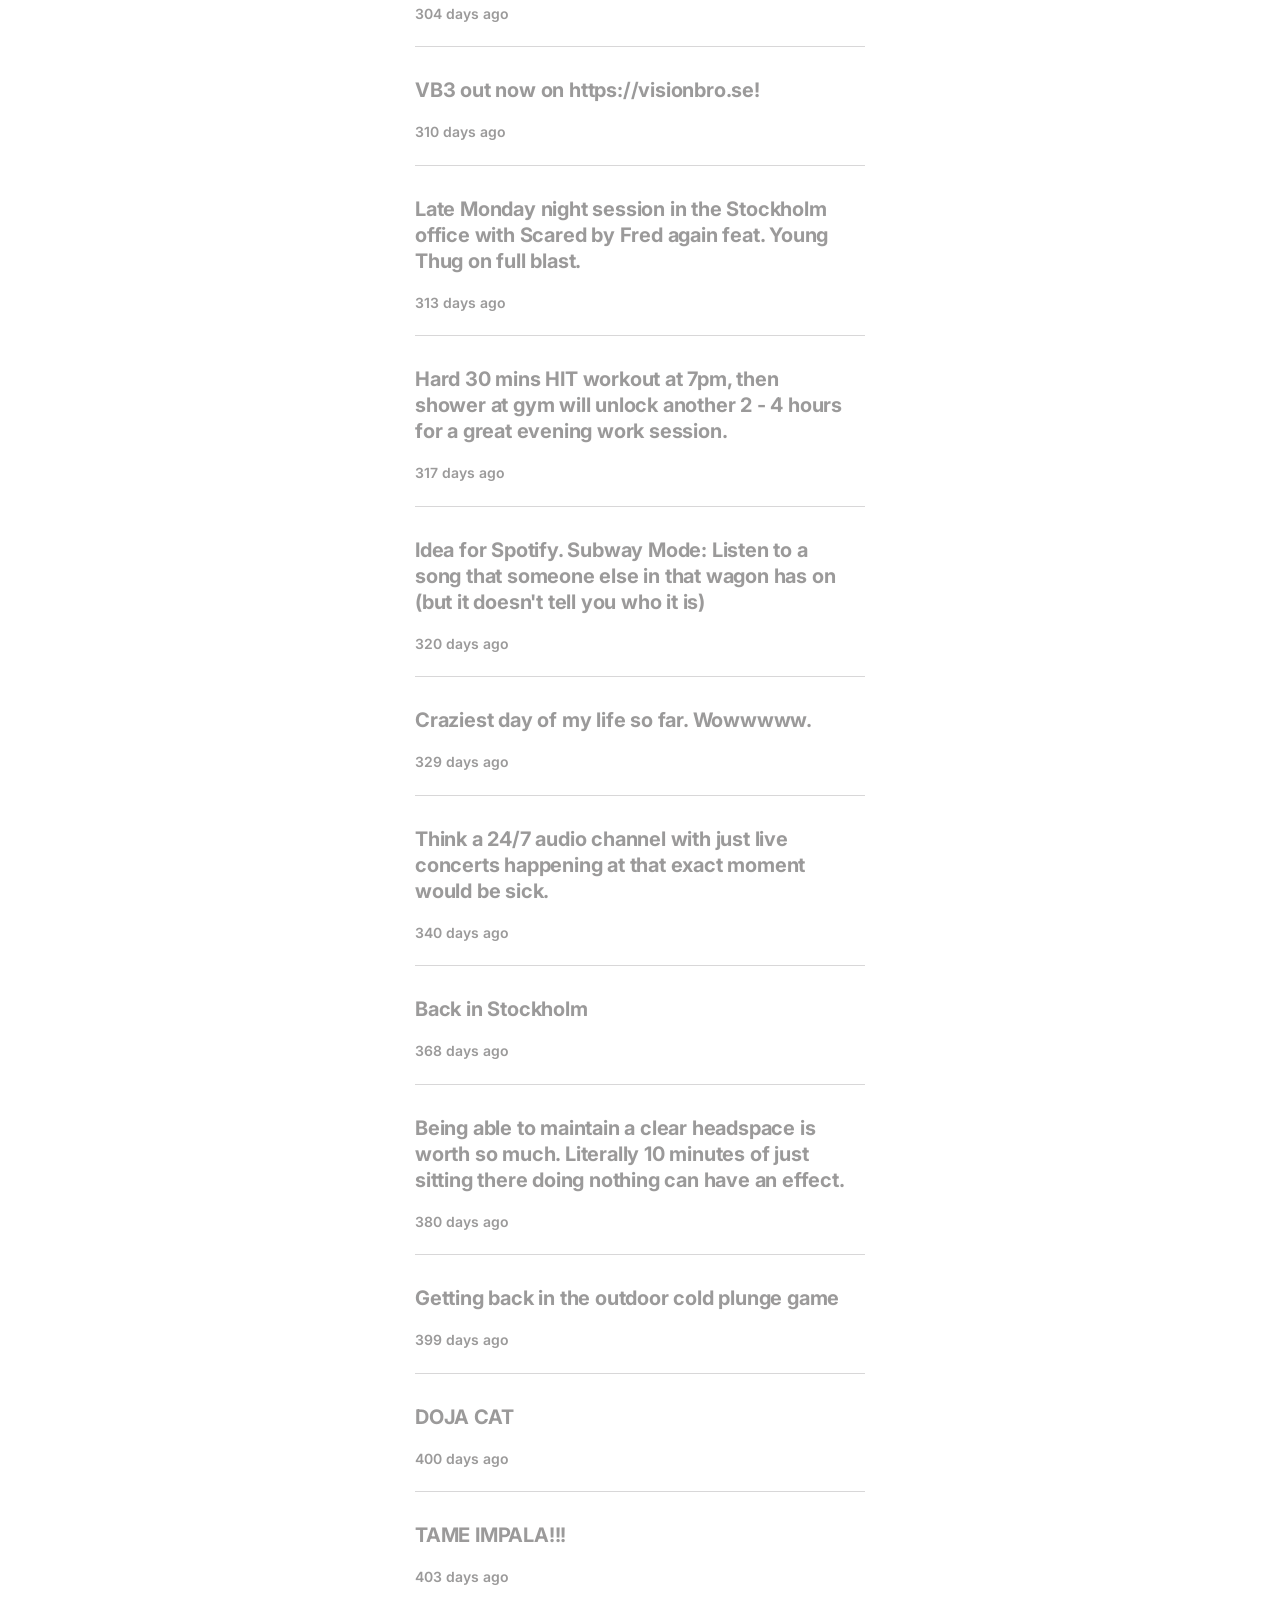
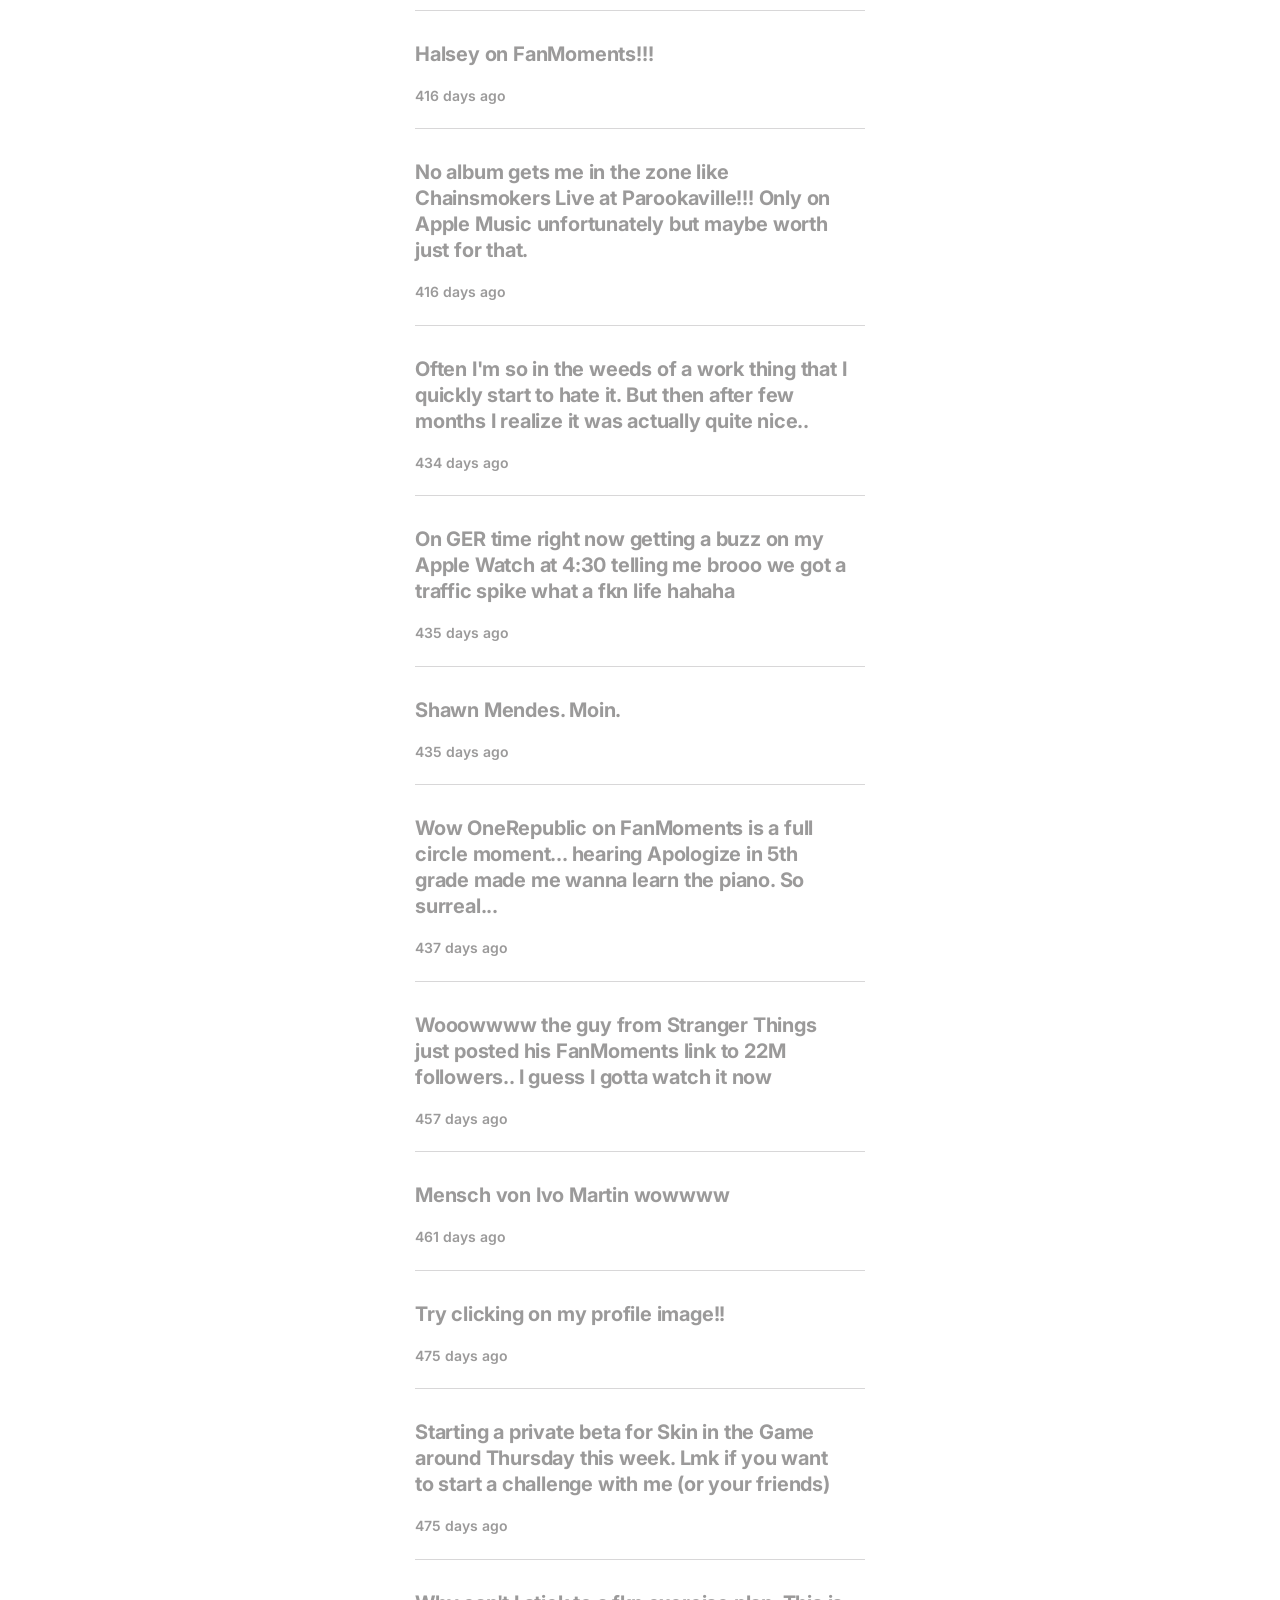
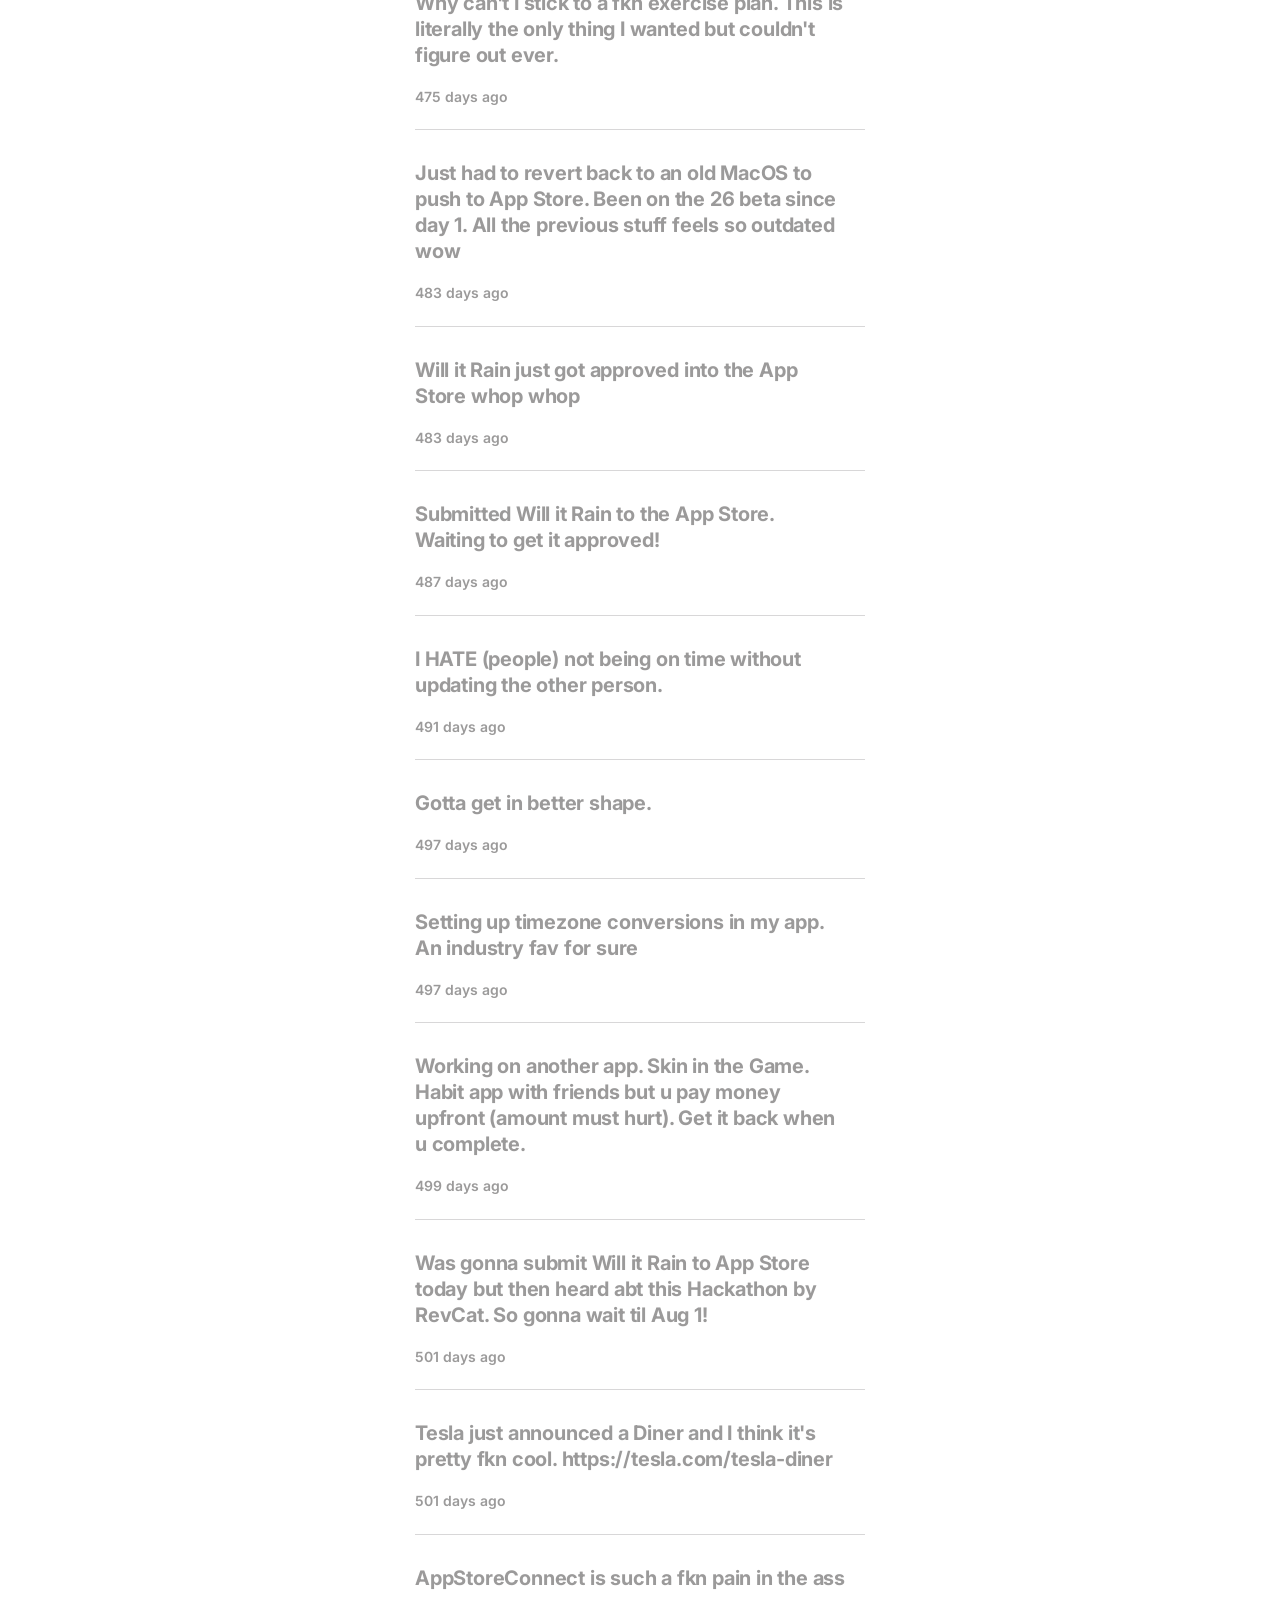
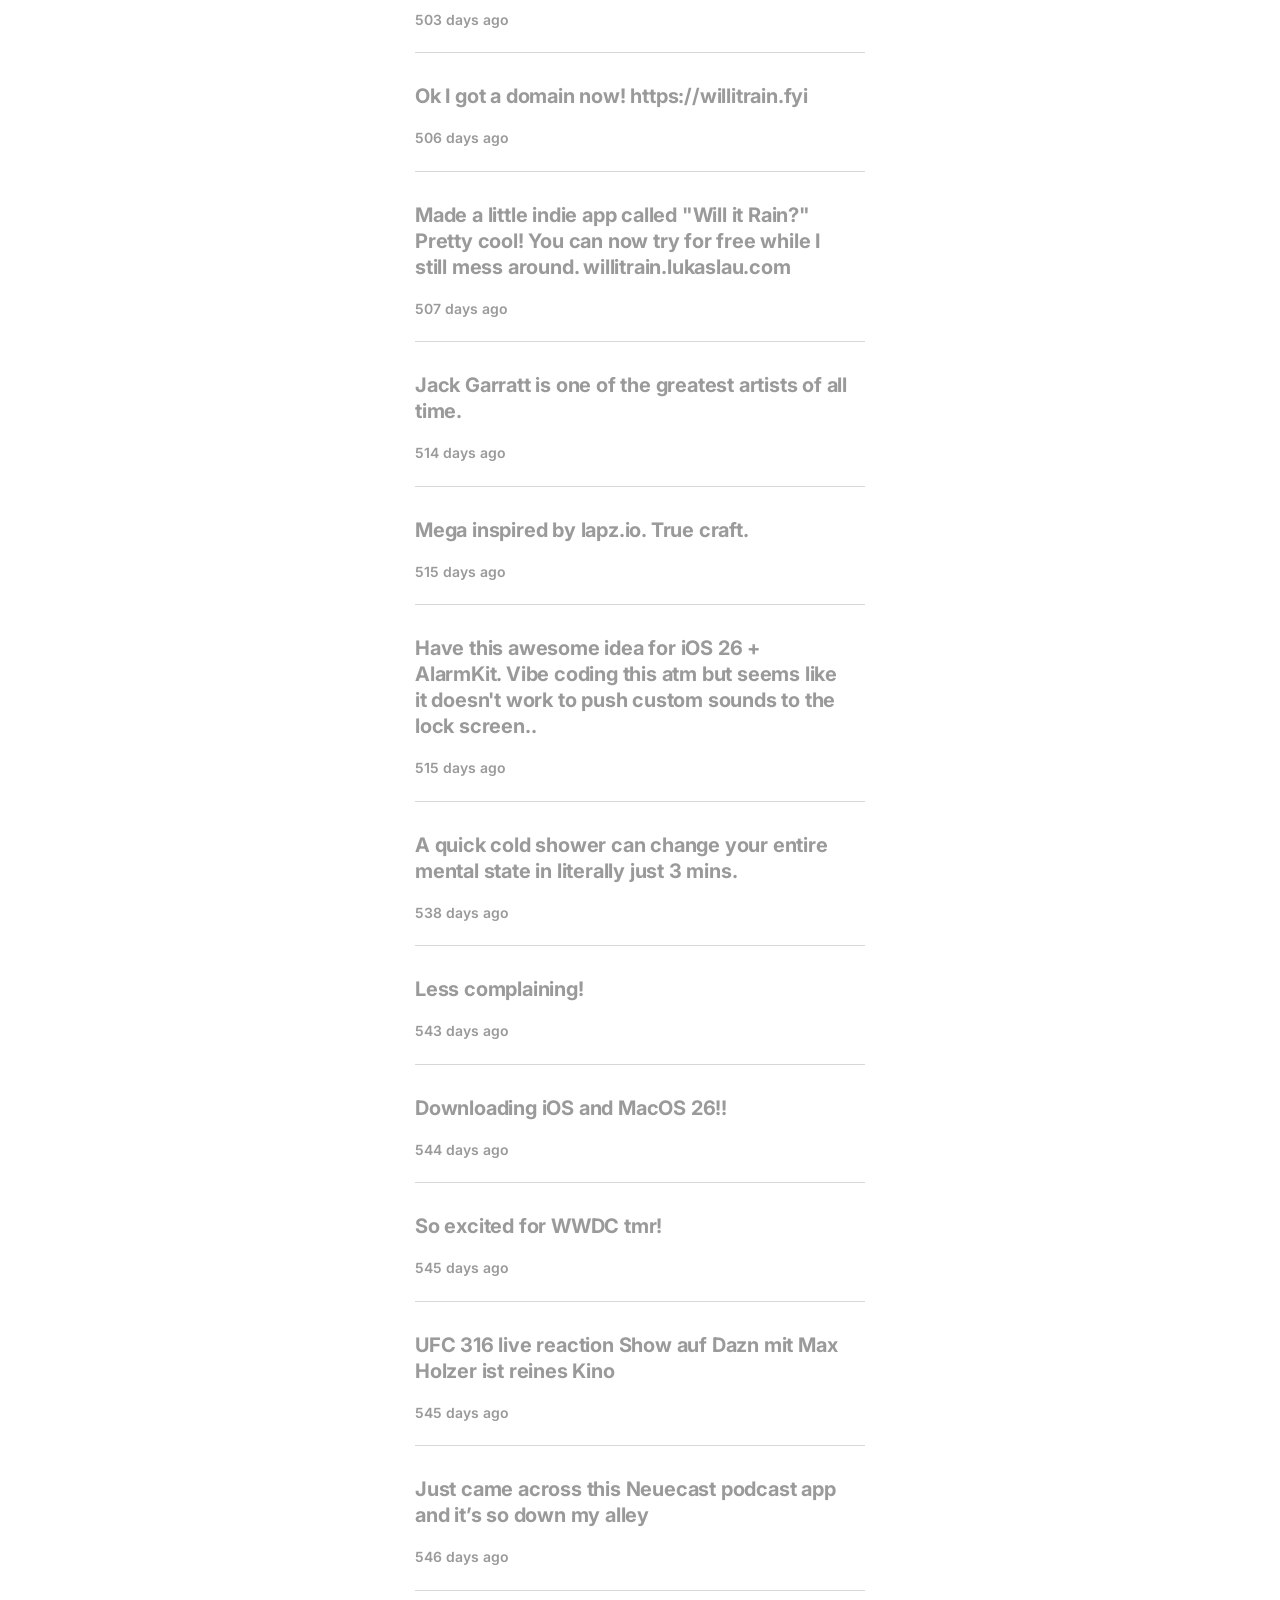
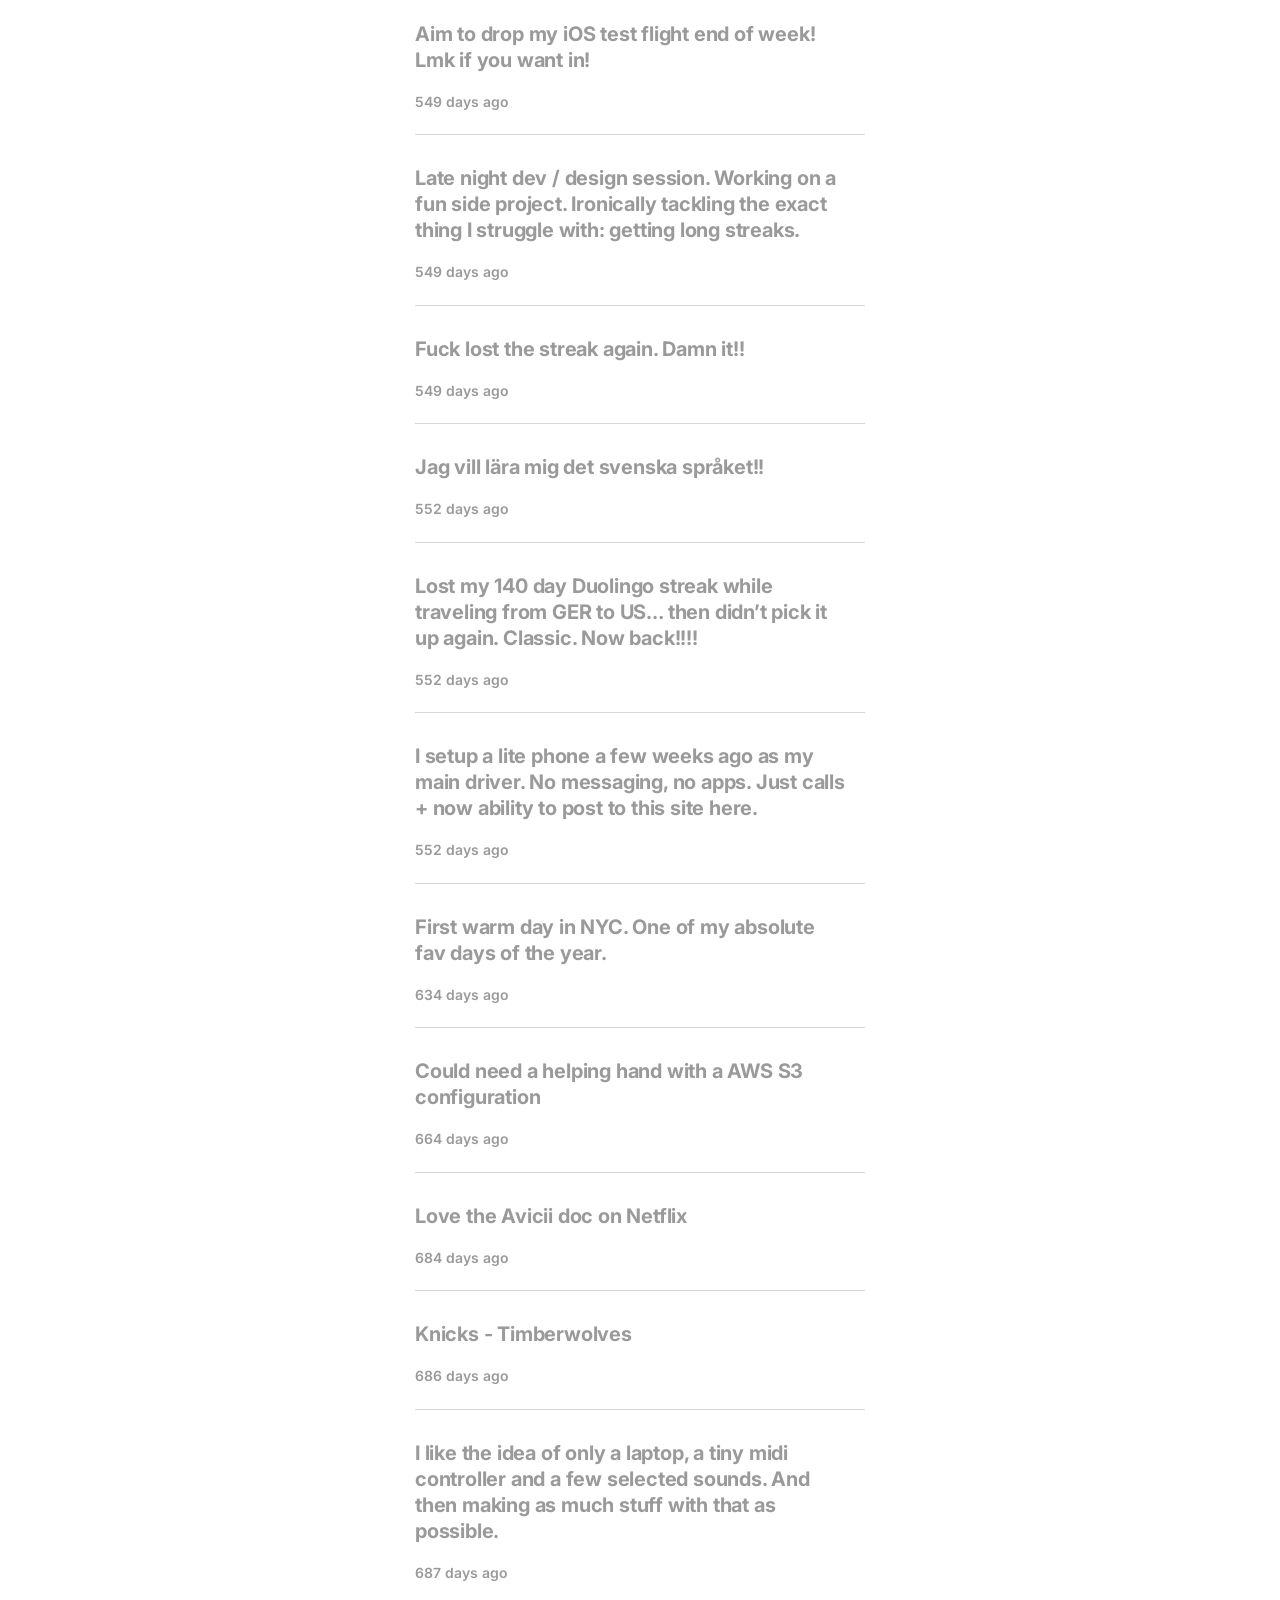
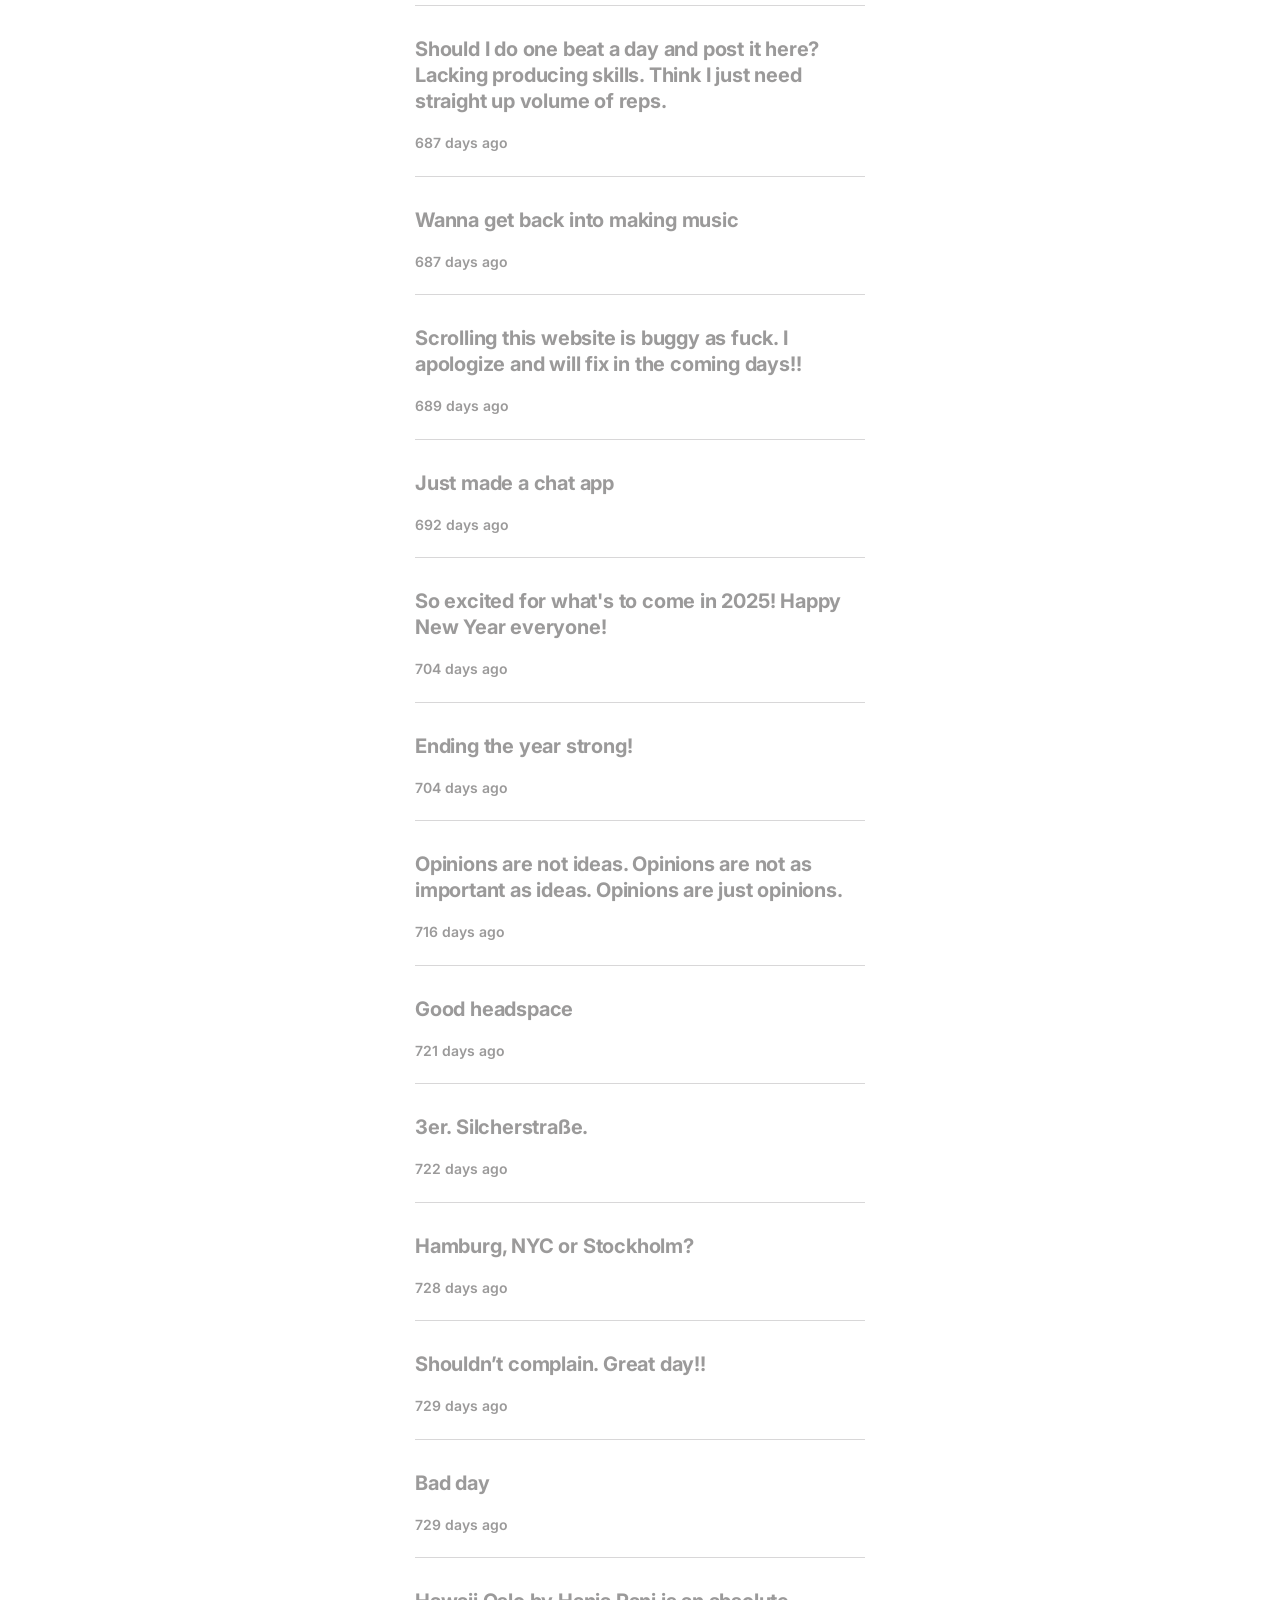
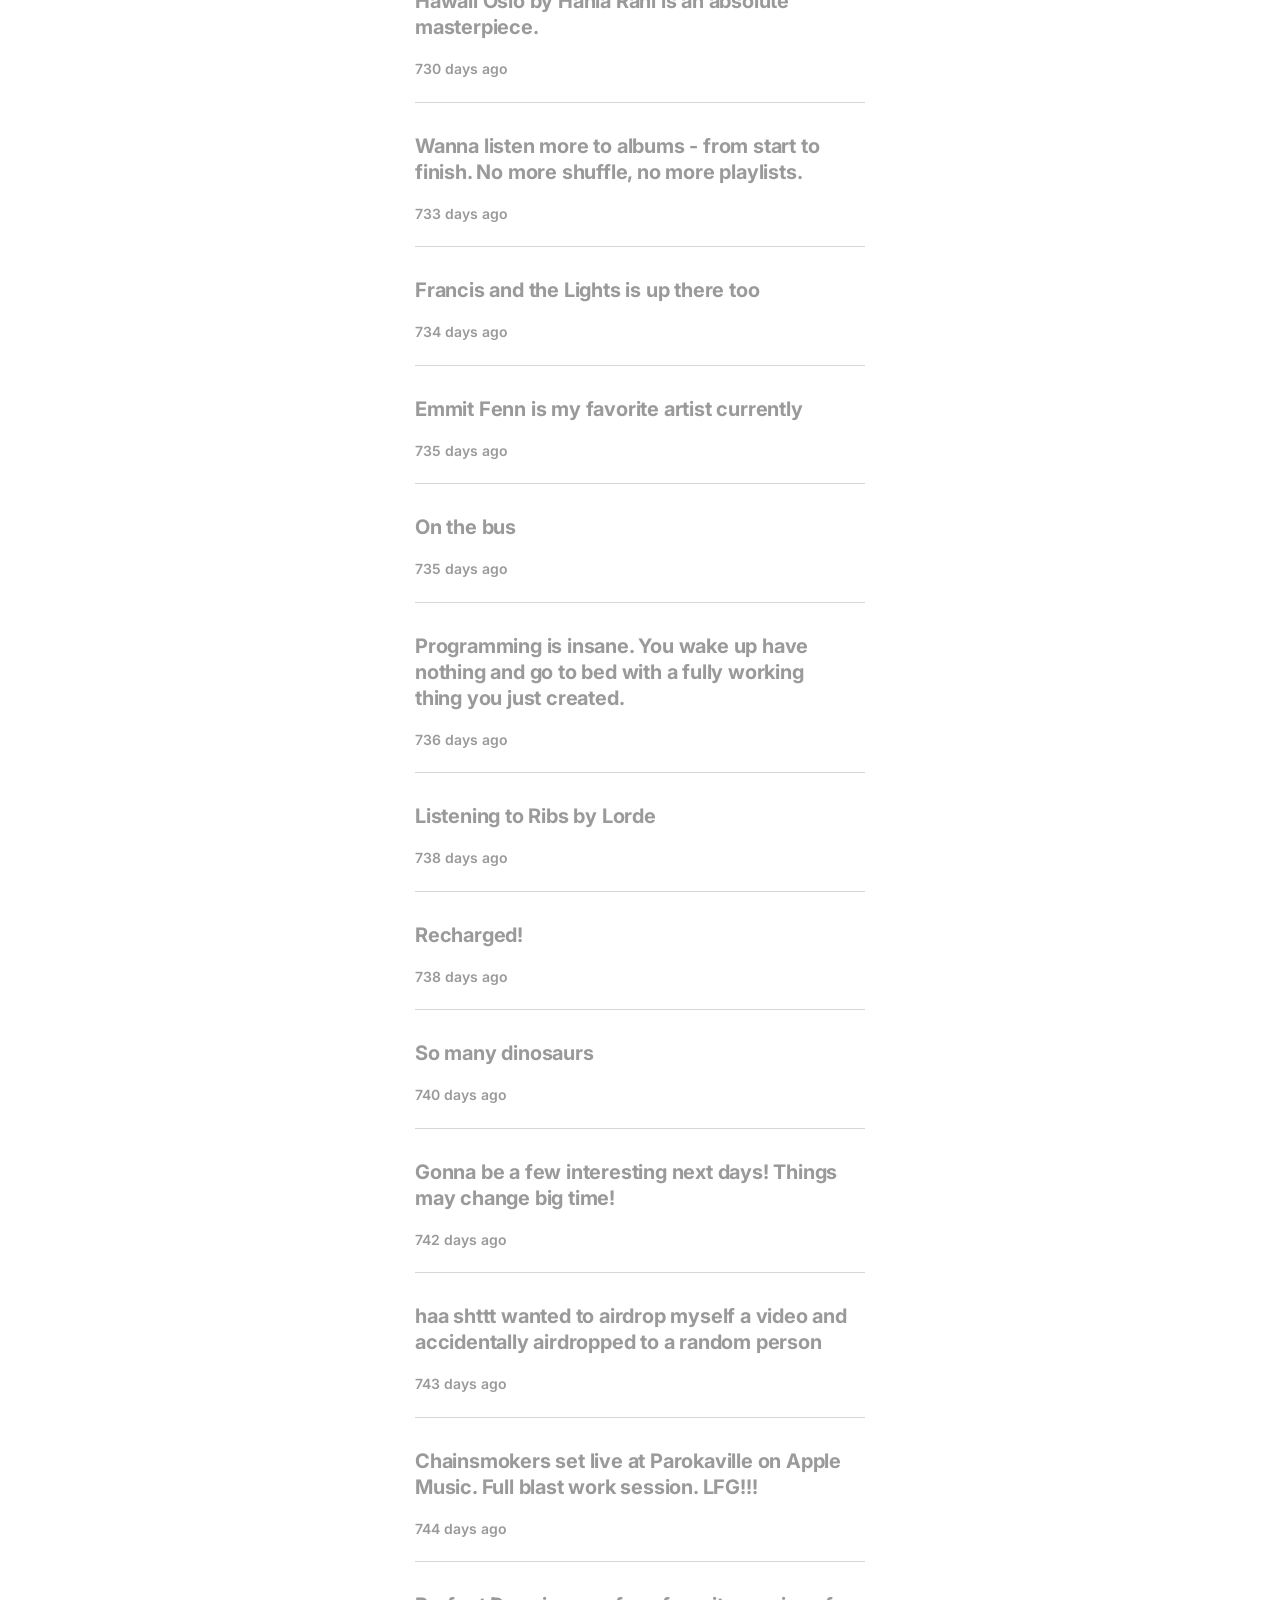
==== commit 5bdcc495: "Remove the EDC Vegas Chainsmokers post Promotes the Svenska Lant Chips post into the post--latest he" ====
--- a/index.html
+++ b/index.html
@@ -8,9 +8,9 @@
   <meta property="og:title" content="Lukas the dude">
   <meta property="og:description" content="dude.">
   <meta property="og:type" content="music.song">
-  <meta property="og:audio" content="https://lukasthedude.github.io/llcom/assets/click.mp3">
-  <meta property="og:image" content="https://lukasthedude.github.io/llcom/assets/og.png">
-  <meta property="og:url" content="https://lukasthedude.github.io/llcom/">
+  <meta property="og:audio" content="https://lukaslau.com/assets/click.mp3">
+  <meta property="og:image" content="https://lukaslau.com/assets/og.png">
+  <meta property="og:url" content="https://lukaslau.com/">
   <meta name="twitter:card" content="summary_large_image">
   <link rel="icon" type="image/png" href="assets/favicon.png">
   <link rel="preconnect" href="https://fonts.googleapis.com">
@@ -31,17 +31,13 @@
 
   <main class="feed">
     <article class="post post--latest">
-      <p>Chainsmokers live at EDC Vegas. On Apple Music. Put this on headphones full blast and you are in the fkn zone!!</p>
-      <time datetime="2026-07-09T14:46:30Z">Jul 9, 2026</time>
+      <p>Just demolished a biggg bag of Svenska Lant Chips</p>
+      <time datetime="2026-06-18T23:13:40Z">Jun 18, 2026</time>
     </article>
     <article class="post post--pinned">
       <div class="pin-label"><svg viewBox="0 0 24 24" aria-label="Pinned" role="img"><path d="M16 9V4h1c.55 0 1-.45 1-1s-.45-1-1-1H7c-.55 0-1 .45-1 1s.45 1 1 1h1v5c0 1.66-1.34 3-3 3v2h5.97v7l1 1 1-1v-7H19v-2c-1.66 0-3-1.34-3-3z"/></svg></div>
       <p>This website style is inspired by early Twitter. Status updates with a character constraint. No photos. All imagination. Just like books.</p>
       <time datetime="2024-10-27T15:19:51Z">Oct 27, 2024</time>
-    </article>
-    <article class="post">
-      <p>Just demolished a biggg bag of Svenska Lant Chips</p>
-      <time datetime="2026-06-18T23:13:40Z">Jun 18, 2026</time>
     </article>
     <article class="post">
       <p>King of the Block now on the App Store! hahaha feel free to check it out <a href="https://kingoftheblock.app" target="_blank" rel="noopener">https://kingoftheblock.app</a></p>
--- a/assets/style.css
+++ b/assets/style.css
@@ -189,3 +189,23 @@
     padding-top: 205px;
   }
 }
+
+/* Phones: same hierarchy, one notch smaller */
+@media (max-width: 480px) {
+  .post {
+    font-size: 18px;
+    line-height: 24px;
+  }
+
+  .post--latest {
+    font-size: 28px;
+    line-height: 1.25;
+    letter-spacing: -1.2px;
+  }
+
+  .about {
+    font-size: 18px;
+    line-height: 25px;
+    letter-spacing: -0.5px;
+  }
+}
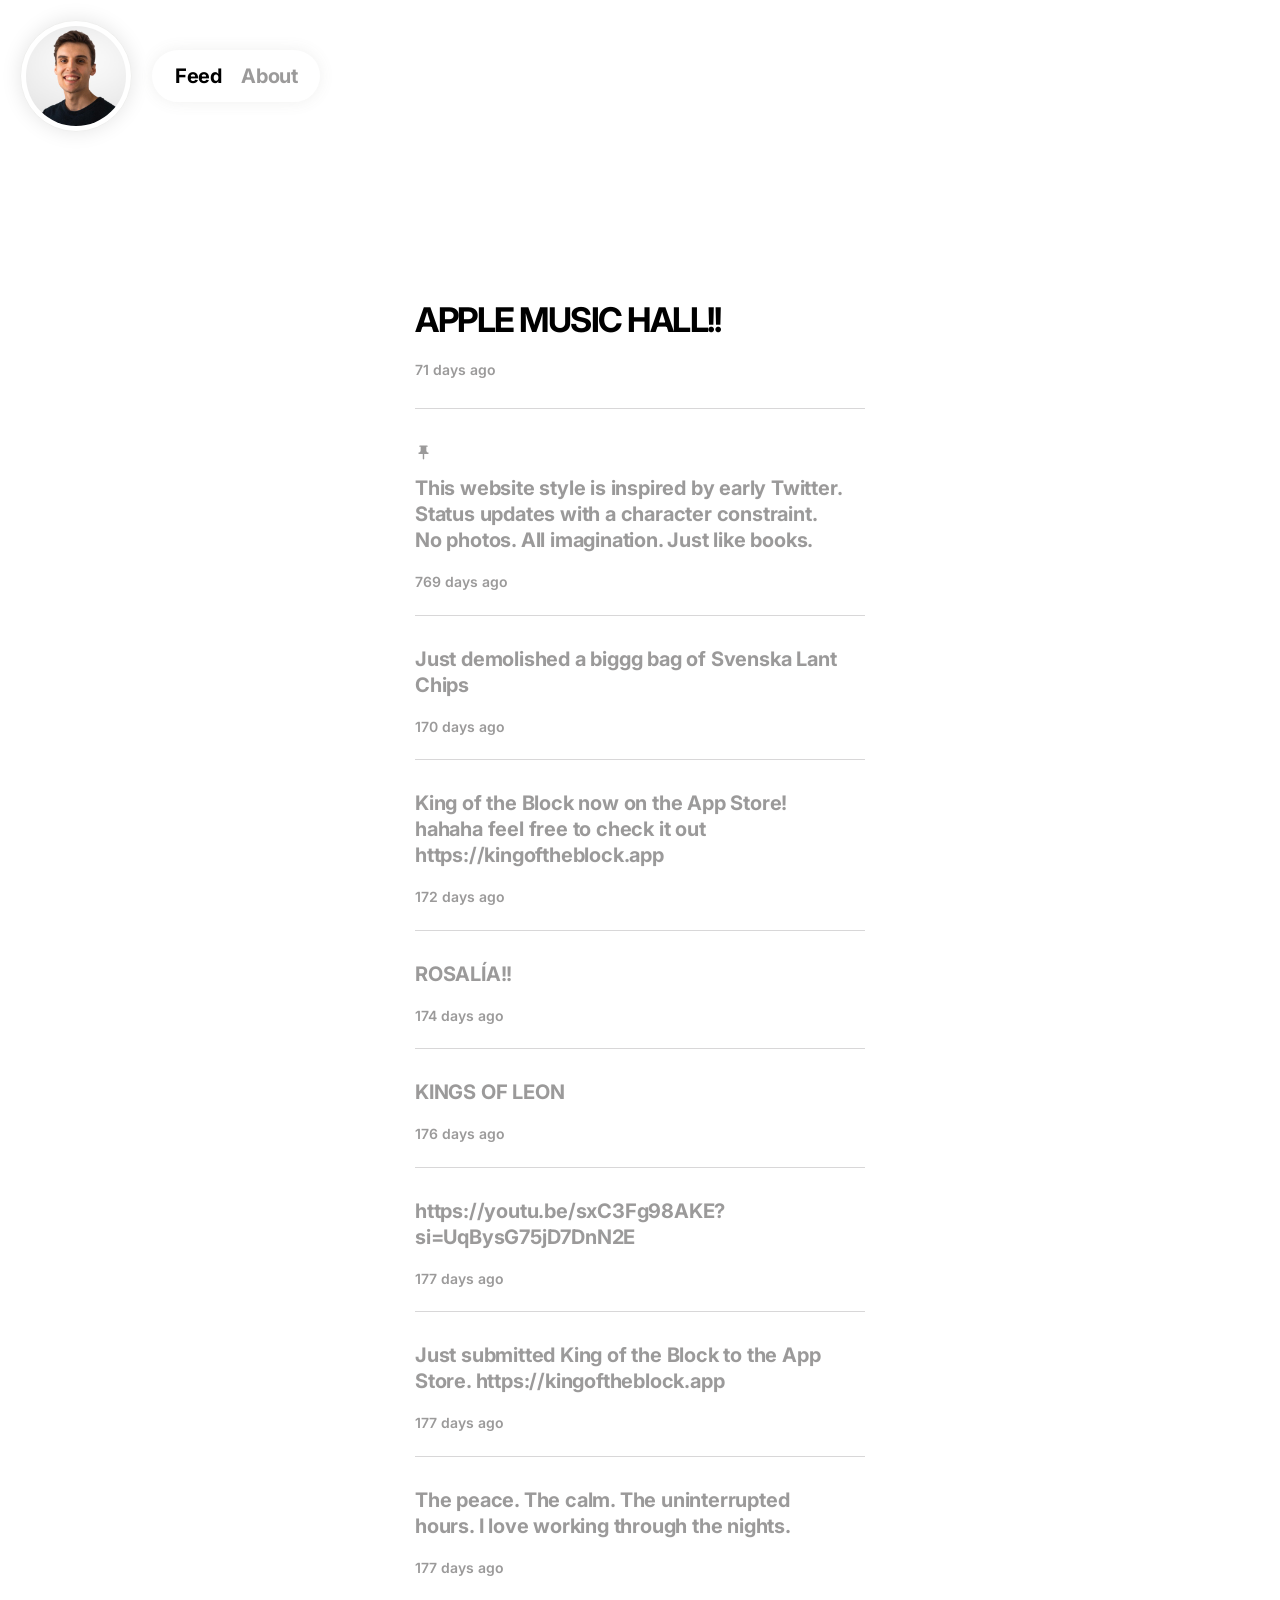
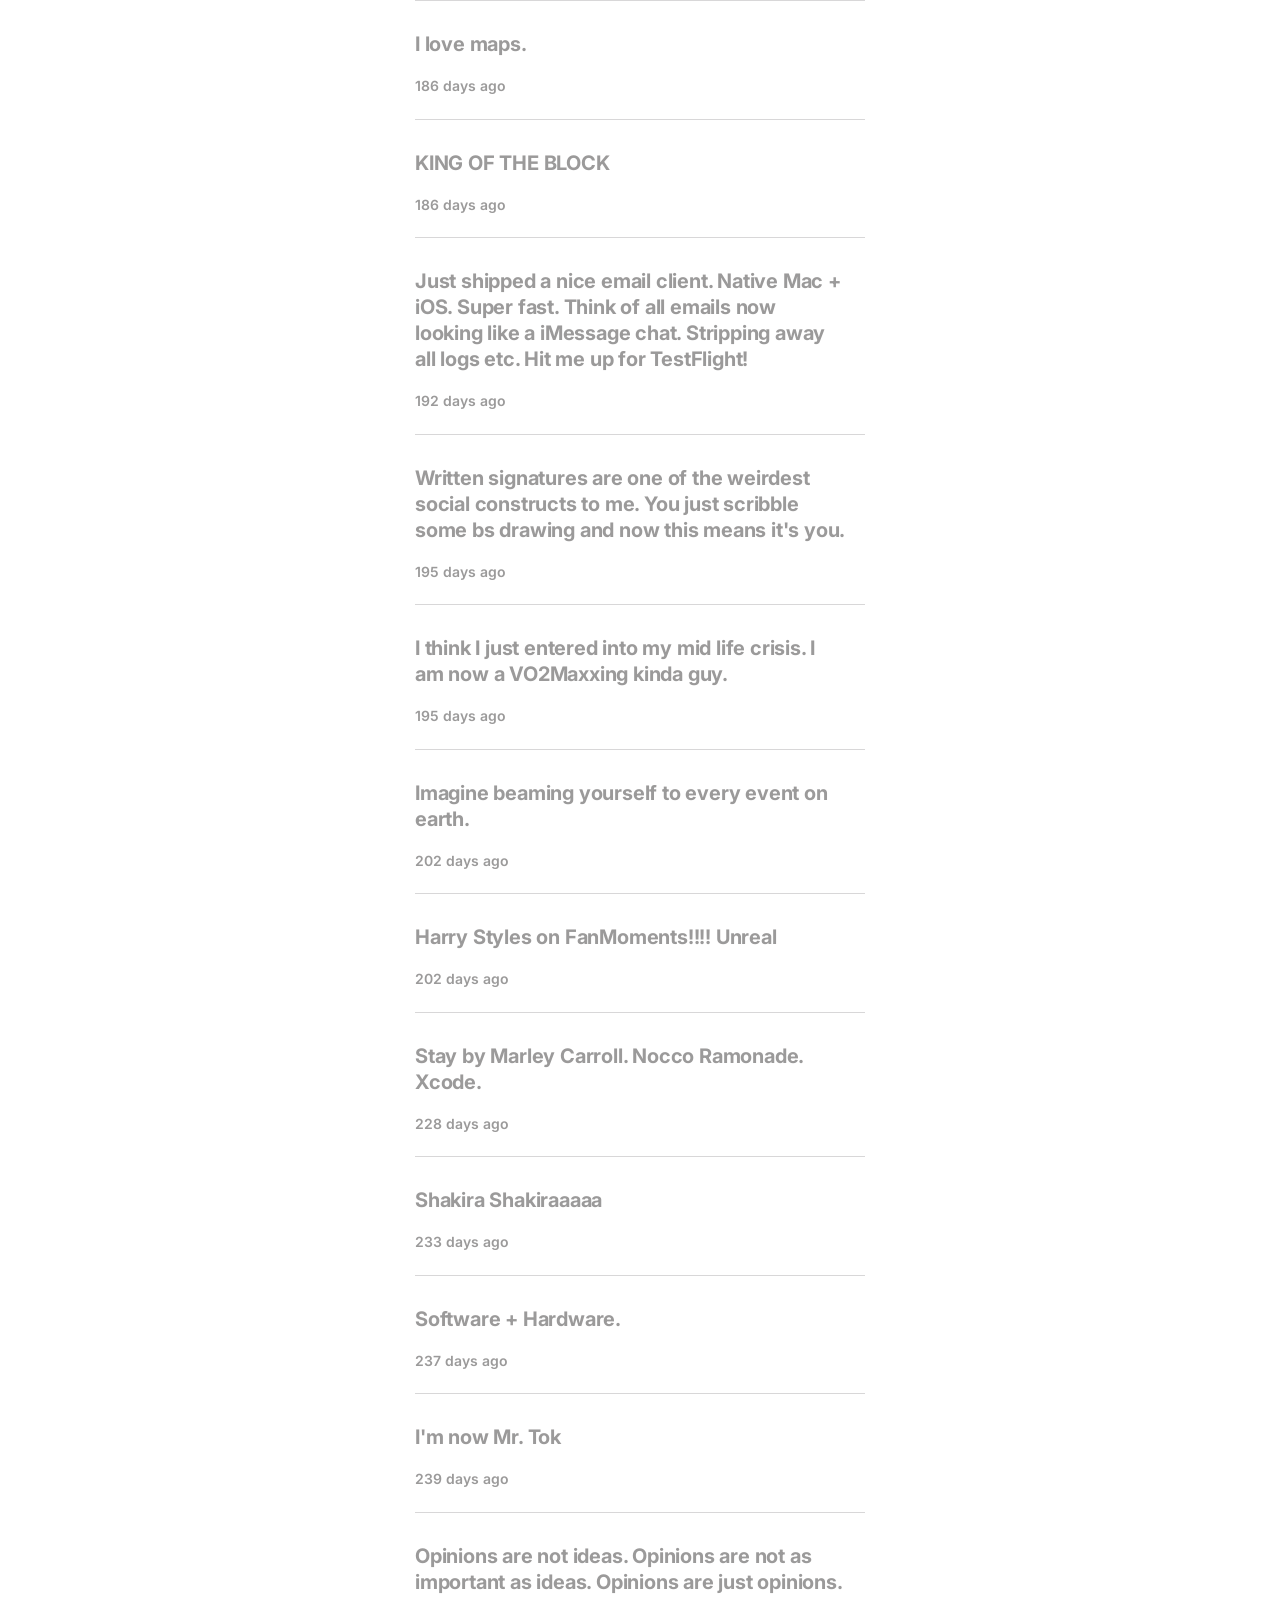
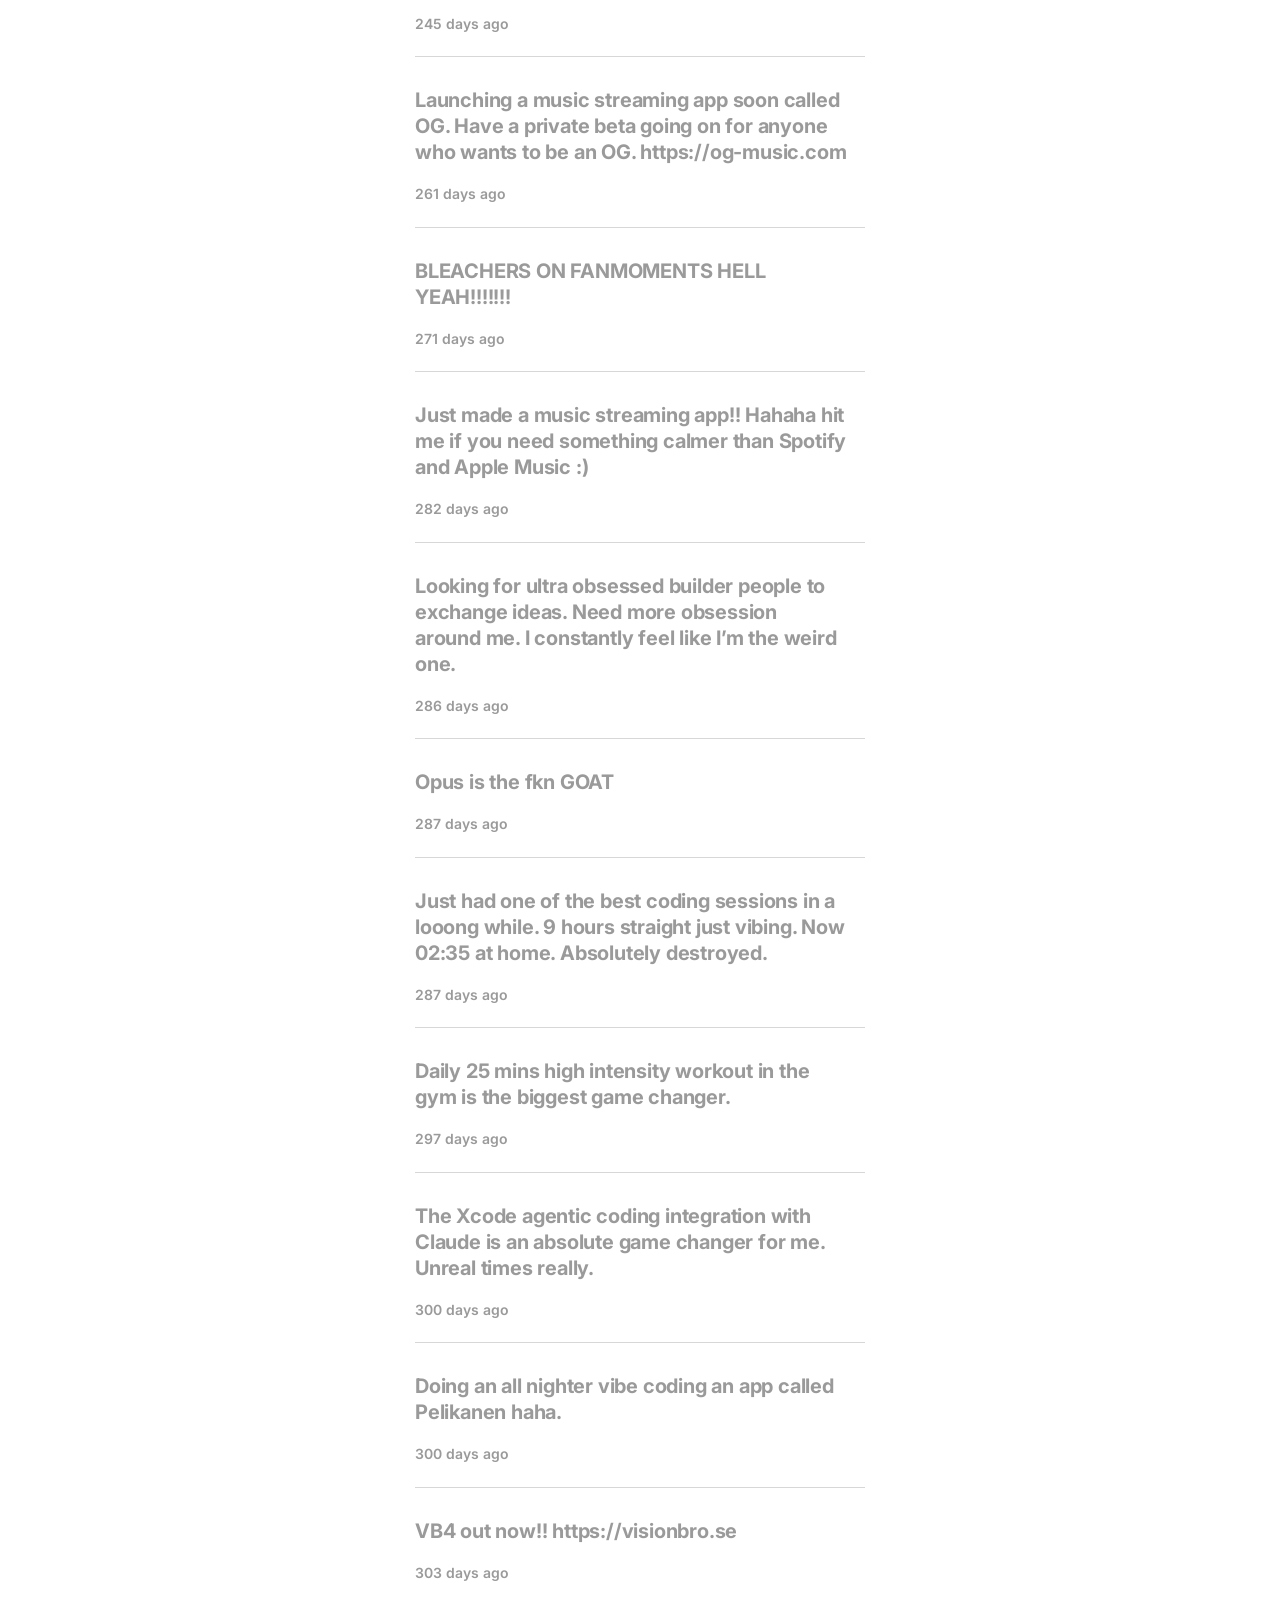
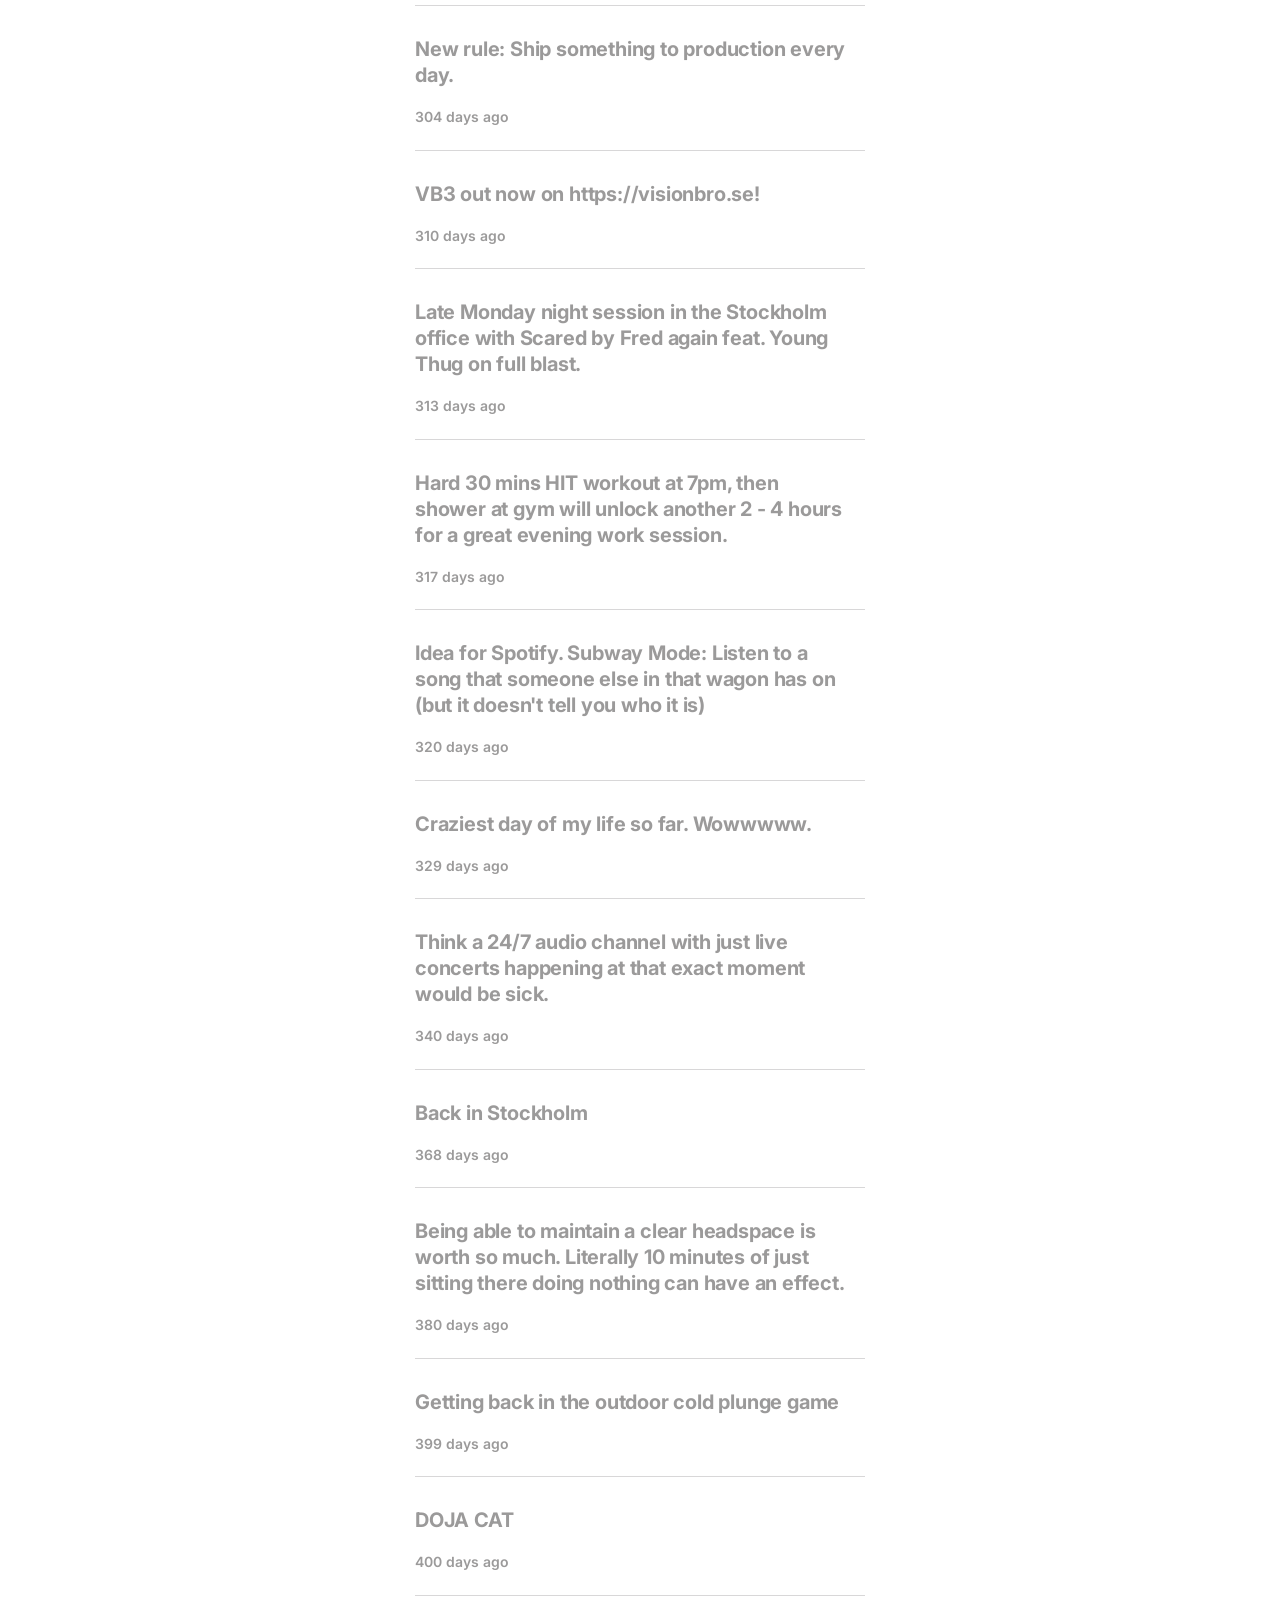
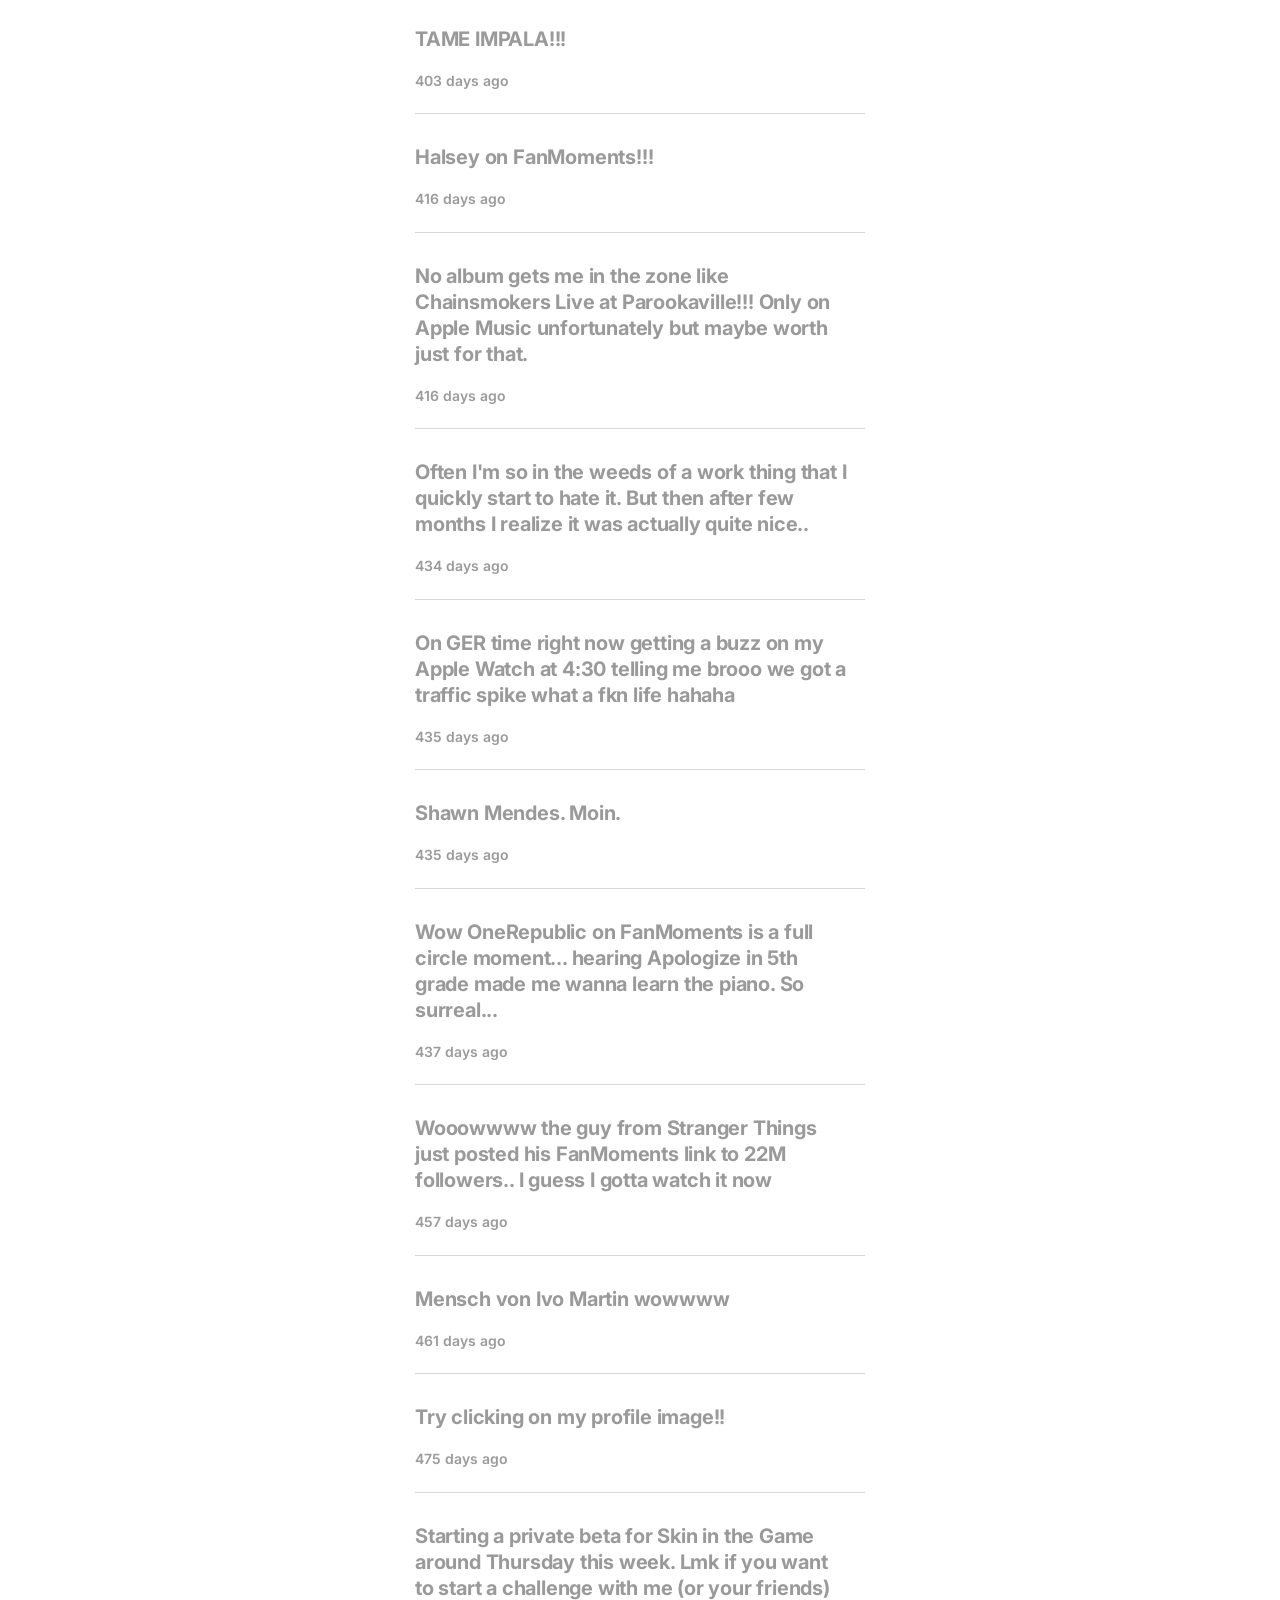
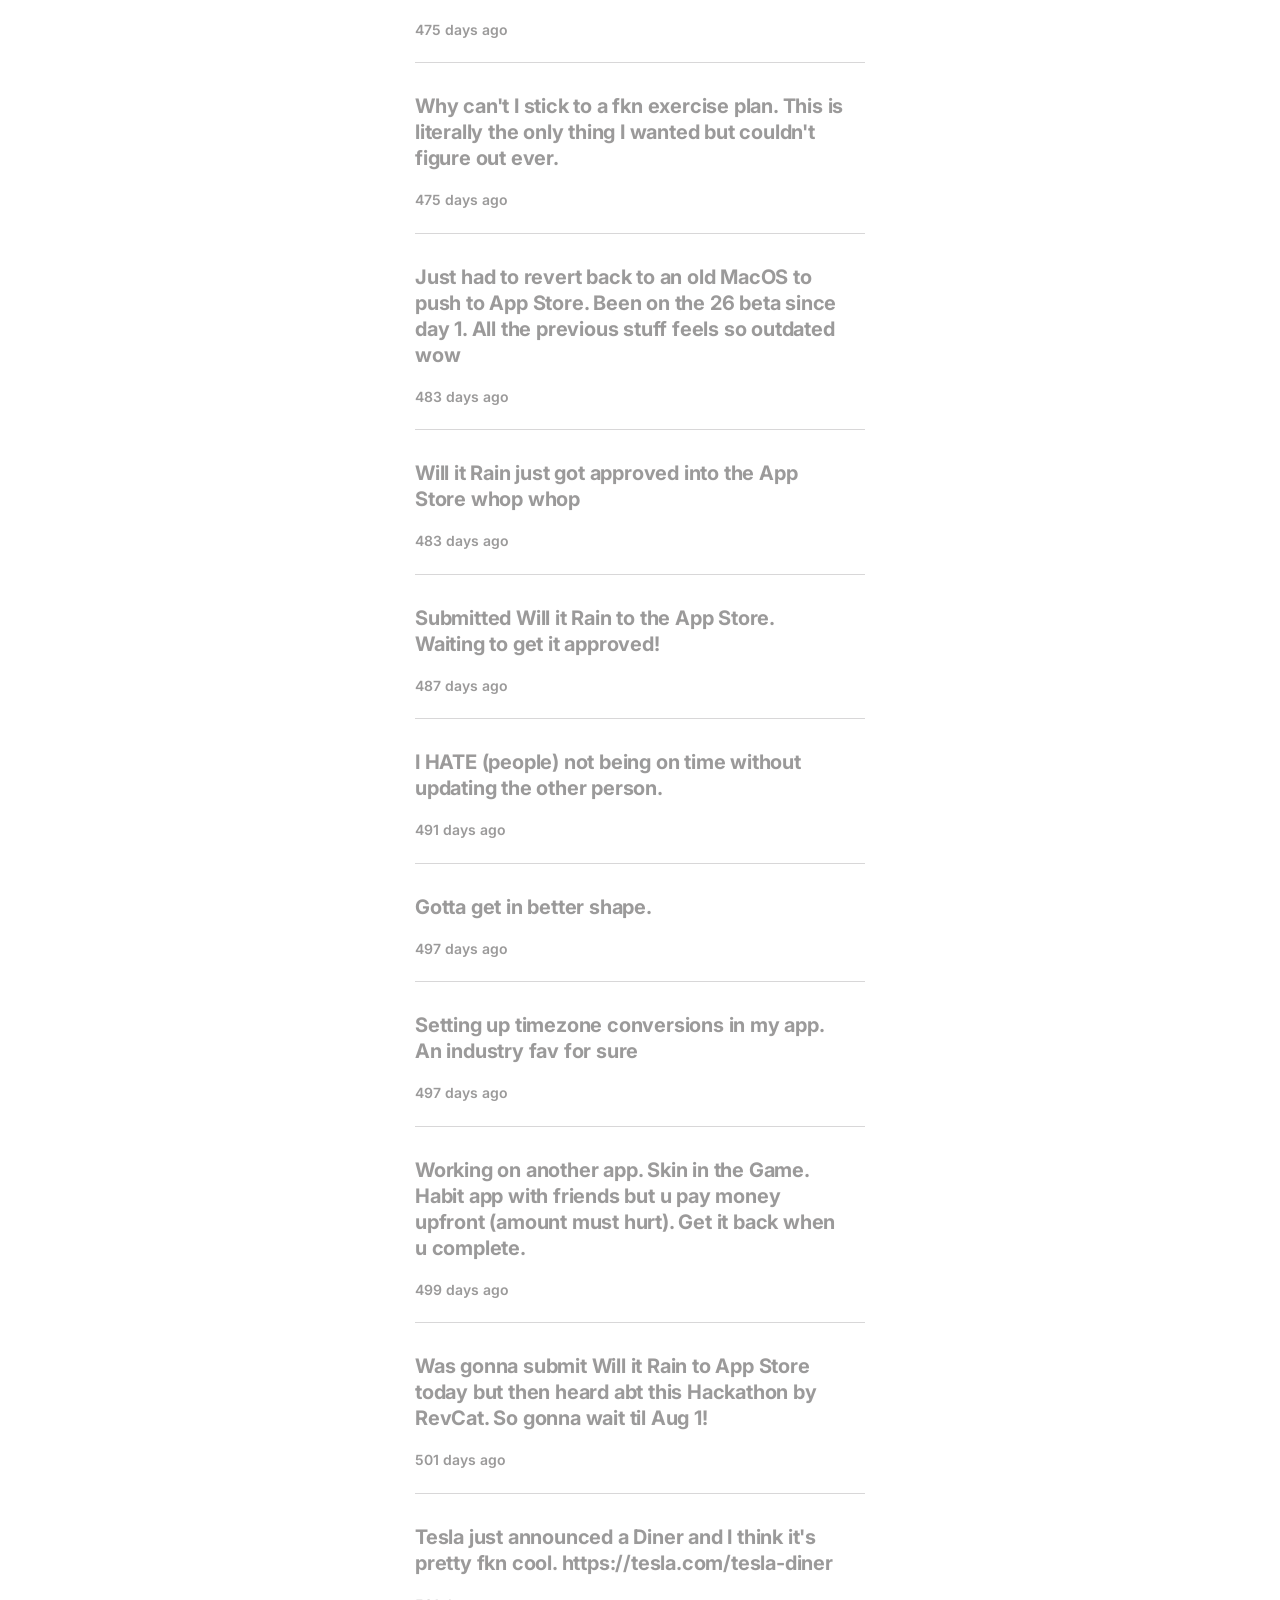
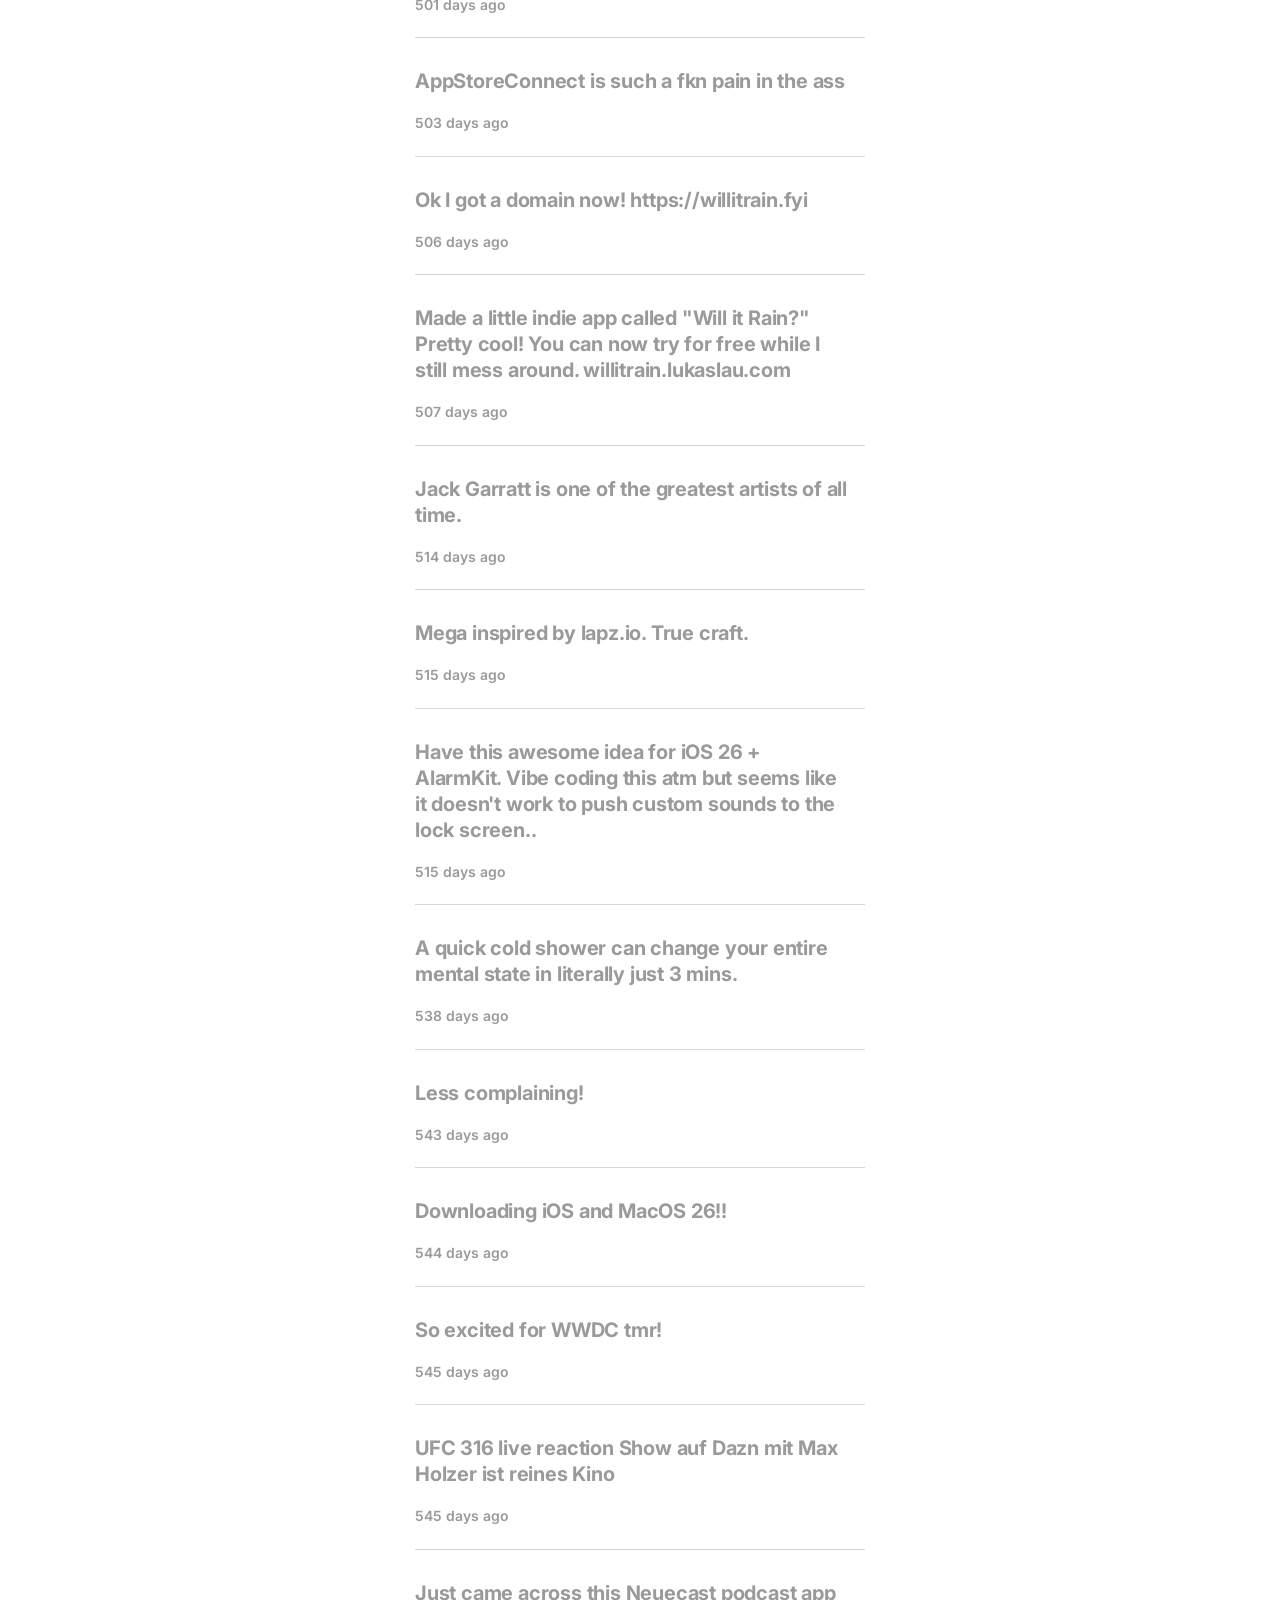
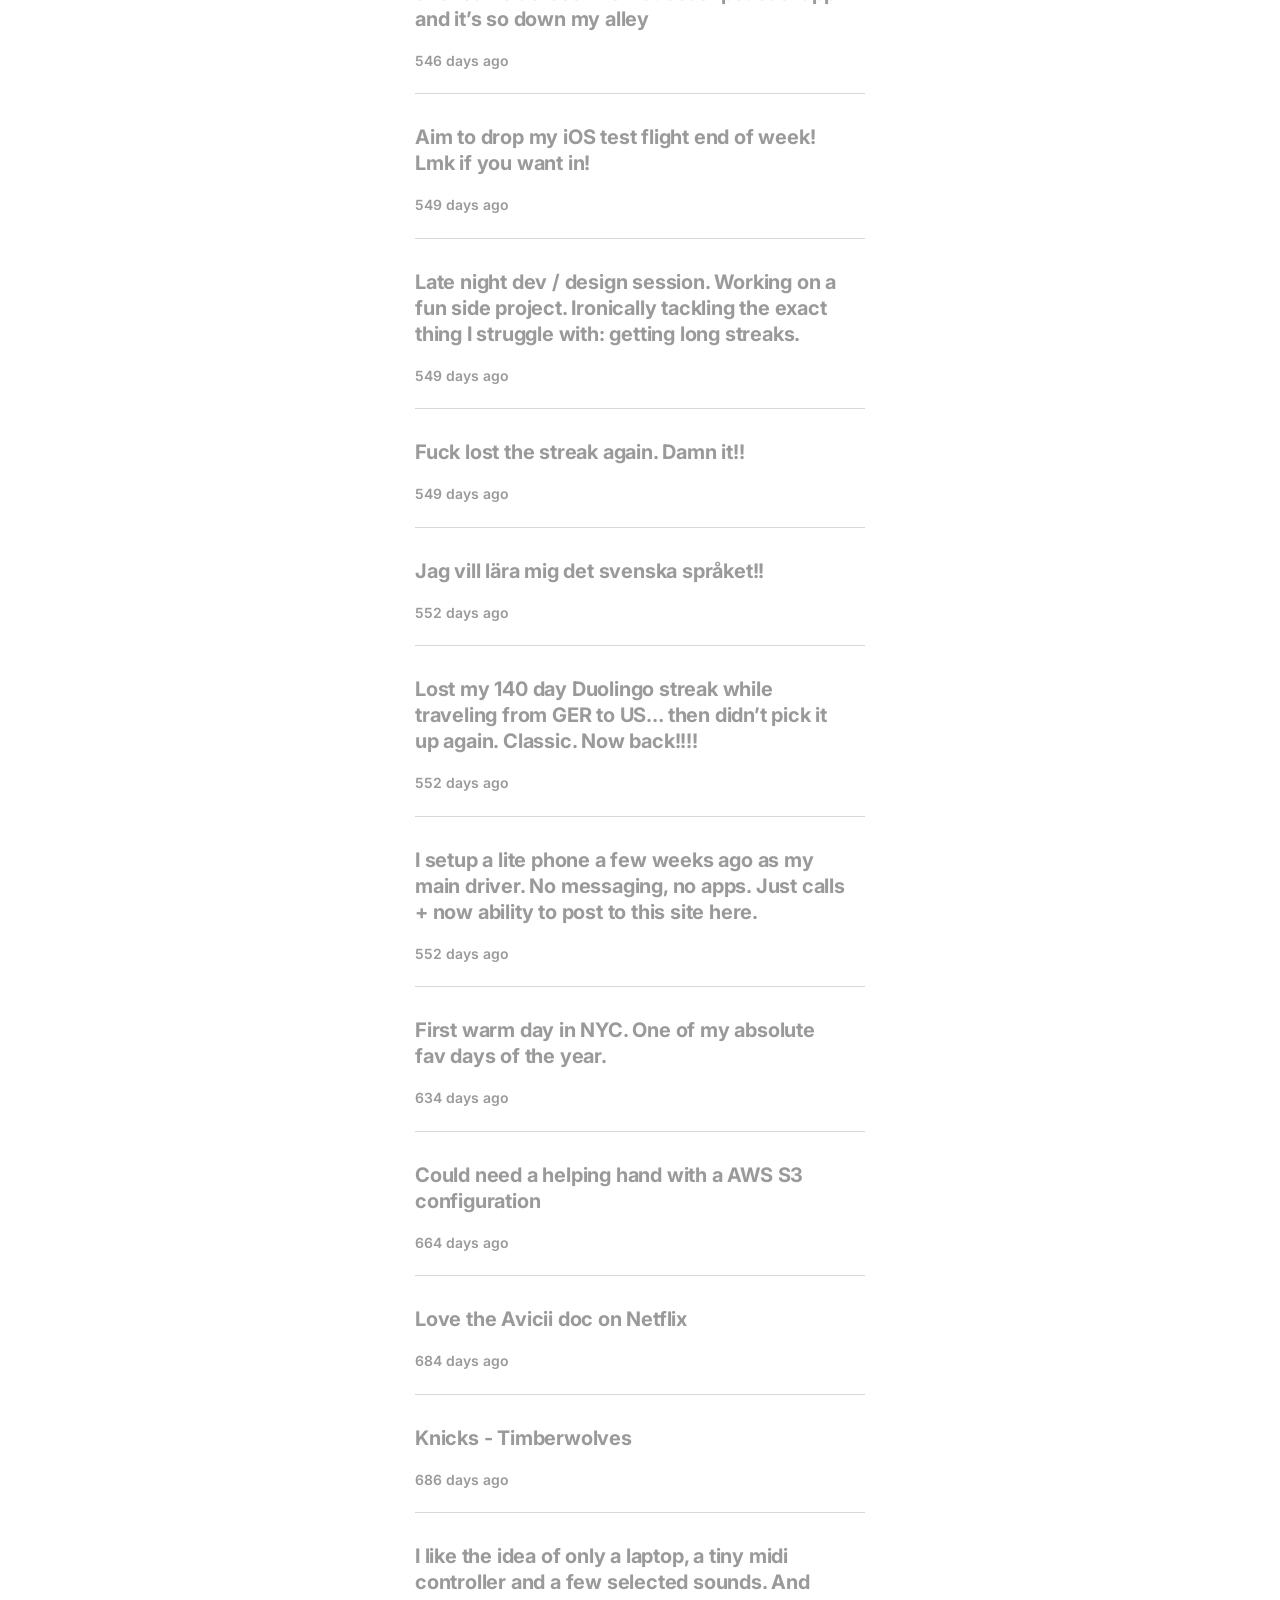
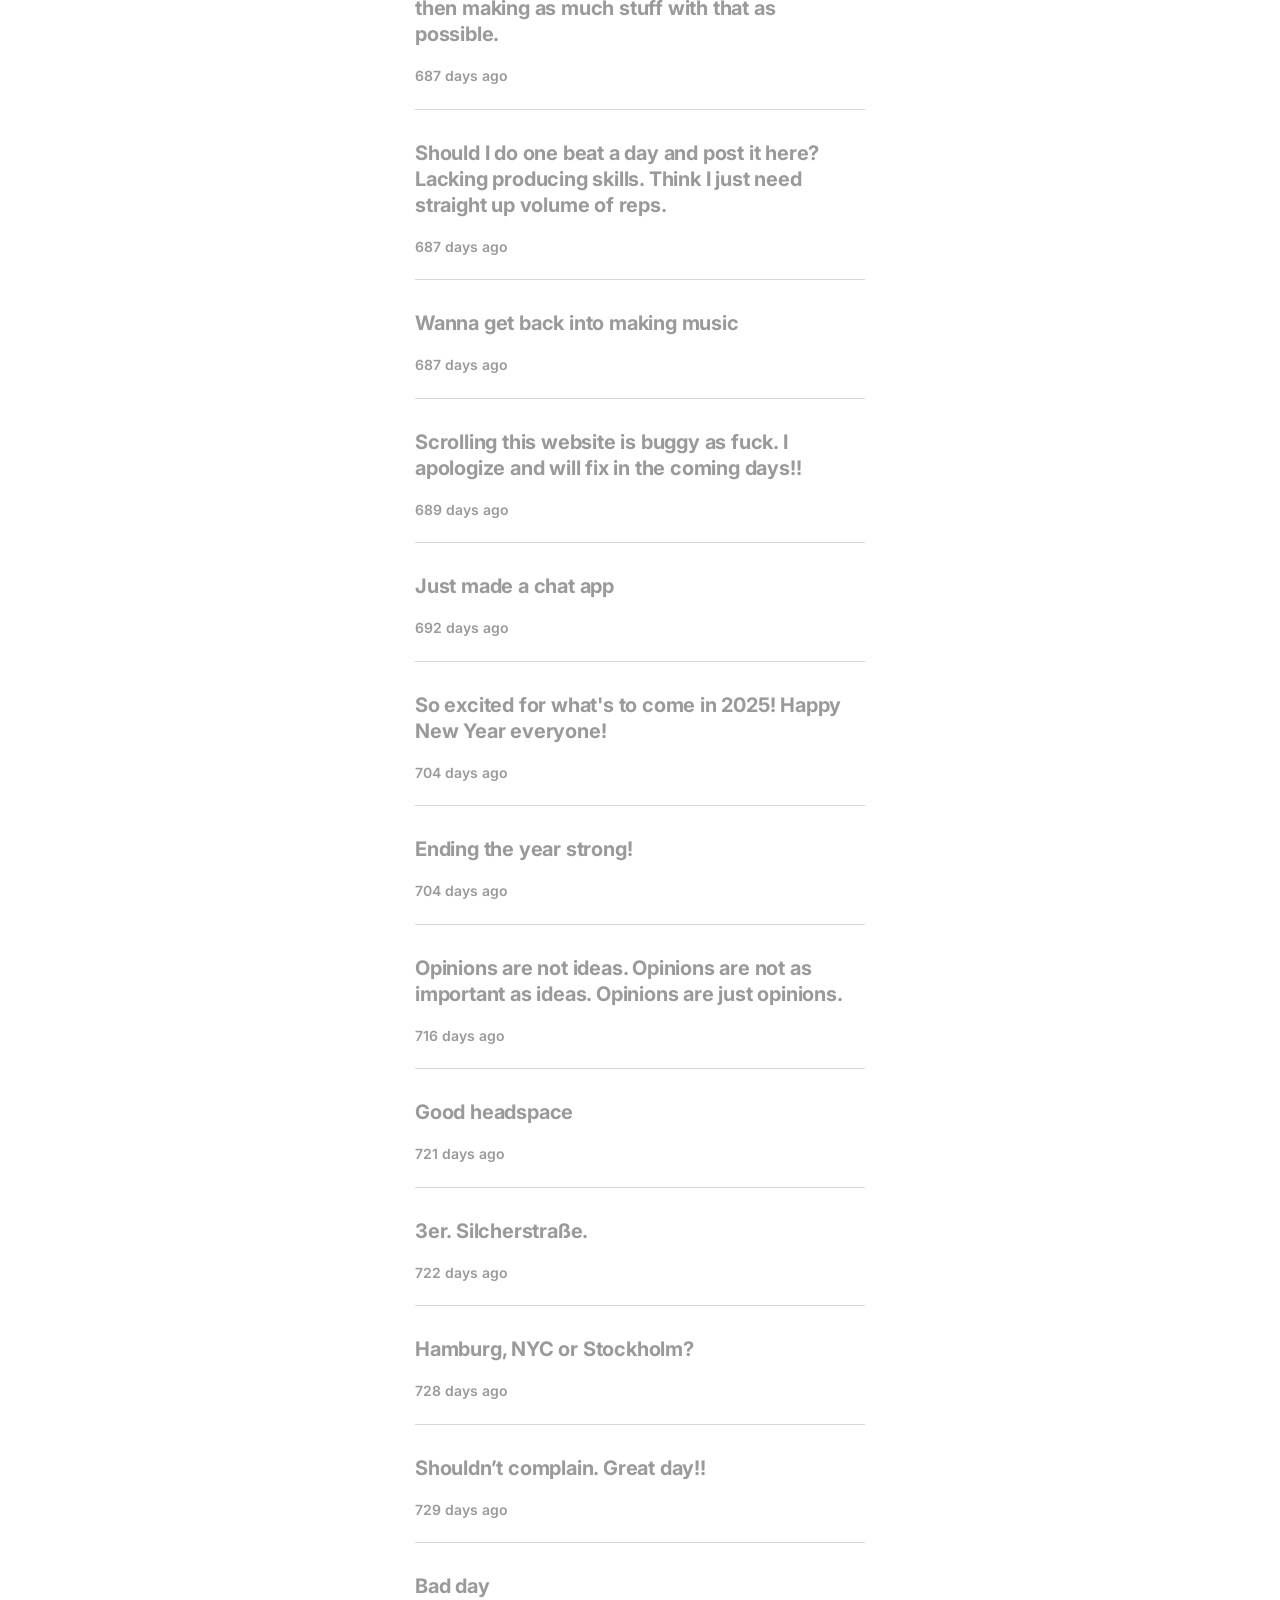
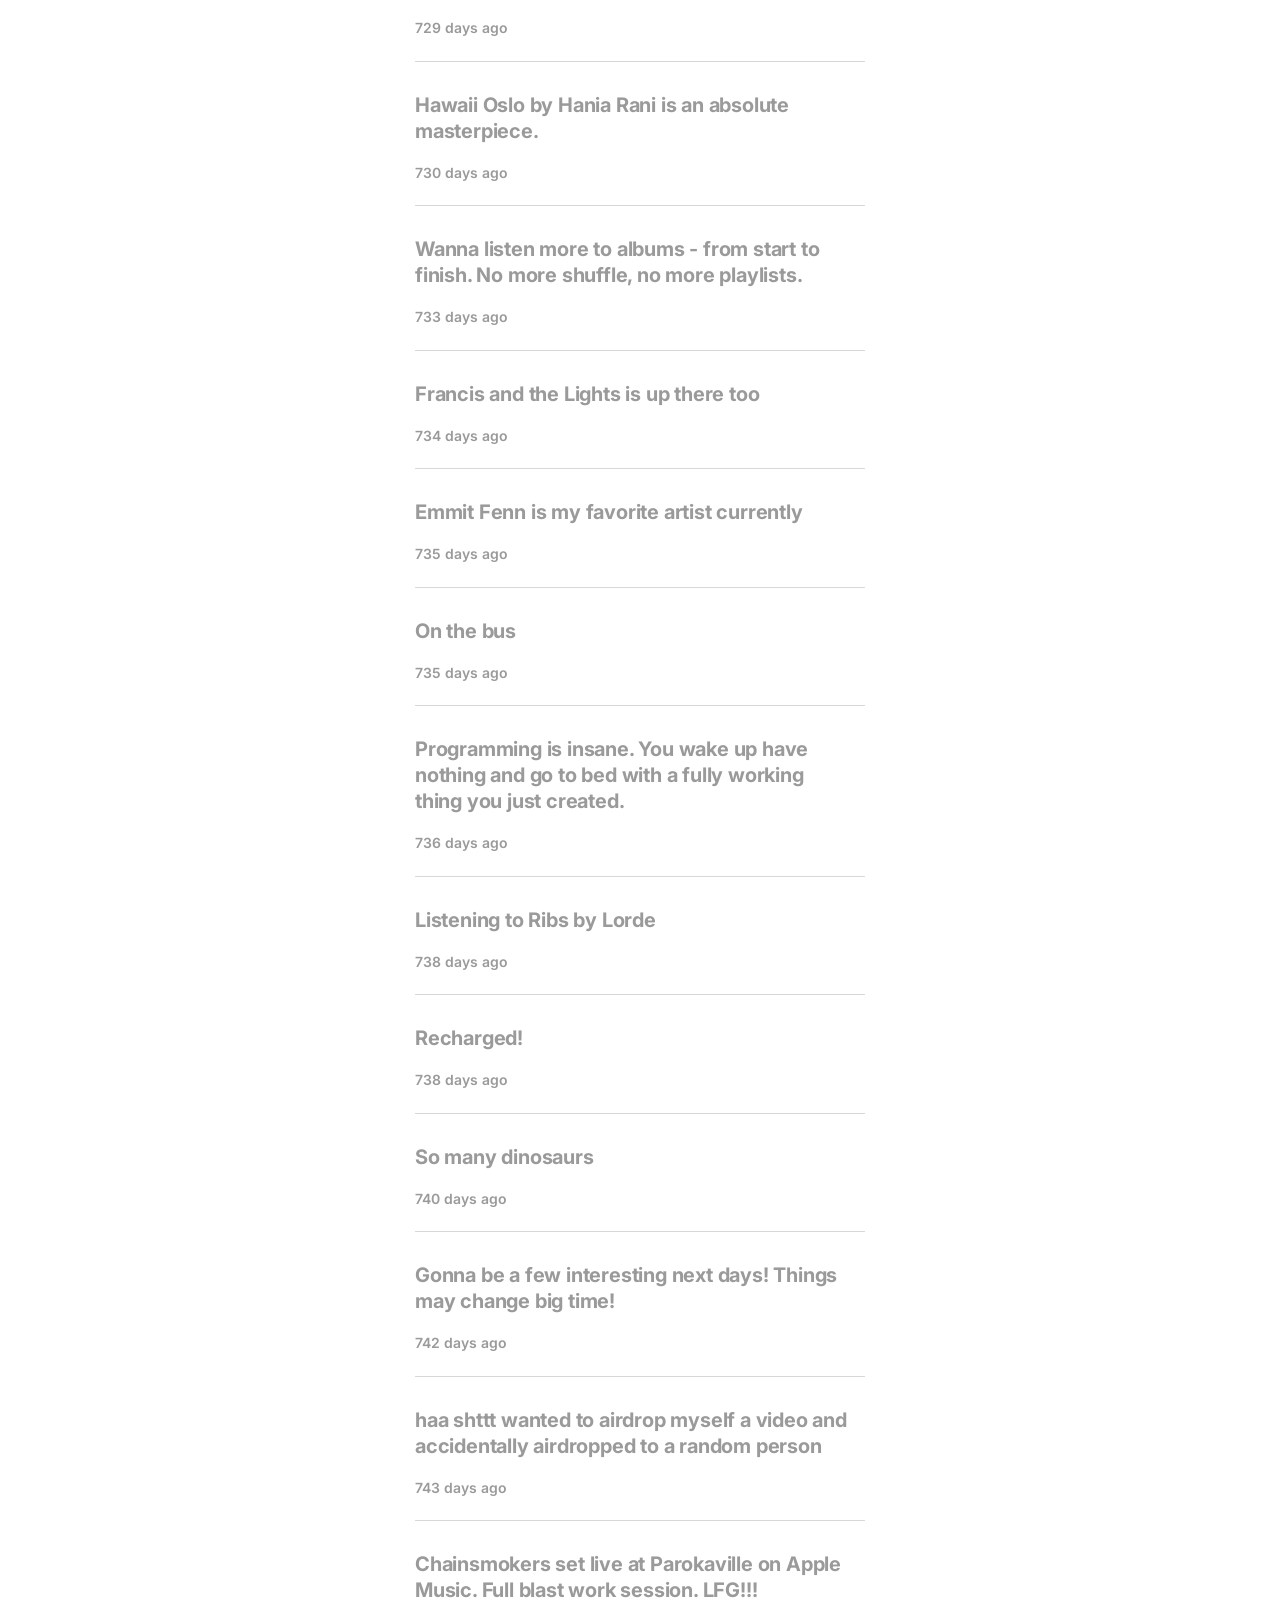
==== commit 910f346d: "Add the Apple Music Hall post Co-Authored-By: Claude Fable 5.1 <noreply@anthropic.com>" ====
--- a/index.html
+++ b/index.html
@@ -31,13 +31,17 @@
 
   <main class="feed">
     <article class="post post--latest">
-      <p>Just demolished a biggg bag of Svenska Lant Chips</p>
-      <time datetime="2026-06-18T23:13:40Z">Jun 18, 2026</time>
+      <p>APPLE MUSIC HALL!!</p>
+      <time datetime="2026-09-25T15:50:22Z">Sep 25, 2026</time>
     </article>
     <article class="post post--pinned">
       <div class="pin-label"><svg viewBox="0 0 24 24" aria-label="Pinned" role="img"><path d="M16 9V4h1c.55 0 1-.45 1-1s-.45-1-1-1H7c-.55 0-1 .45-1 1s.45 1 1 1h1v5c0 1.66-1.34 3-3 3v2h5.97v7l1 1 1-1v-7H19v-2c-1.66 0-3-1.34-3-3z"/></svg></div>
       <p>This website style is inspired by early Twitter. Status updates with a character constraint. No photos. All imagination. Just like books.</p>
       <time datetime="2024-10-27T15:19:51Z">Oct 27, 2024</time>
+    </article>
+    <article class="post">
+      <p>Just demolished a biggg bag of Svenska Lant Chips</p>
+      <time datetime="2026-06-18T23:13:40Z">Jun 18, 2026</time>
     </article>
     <article class="post">
       <p>King of the Block now on the App Store! hahaha feel free to check it out <a href="https://kingoftheblock.app" target="_blank" rel="noopener">https://kingoftheblock.app</a></p>
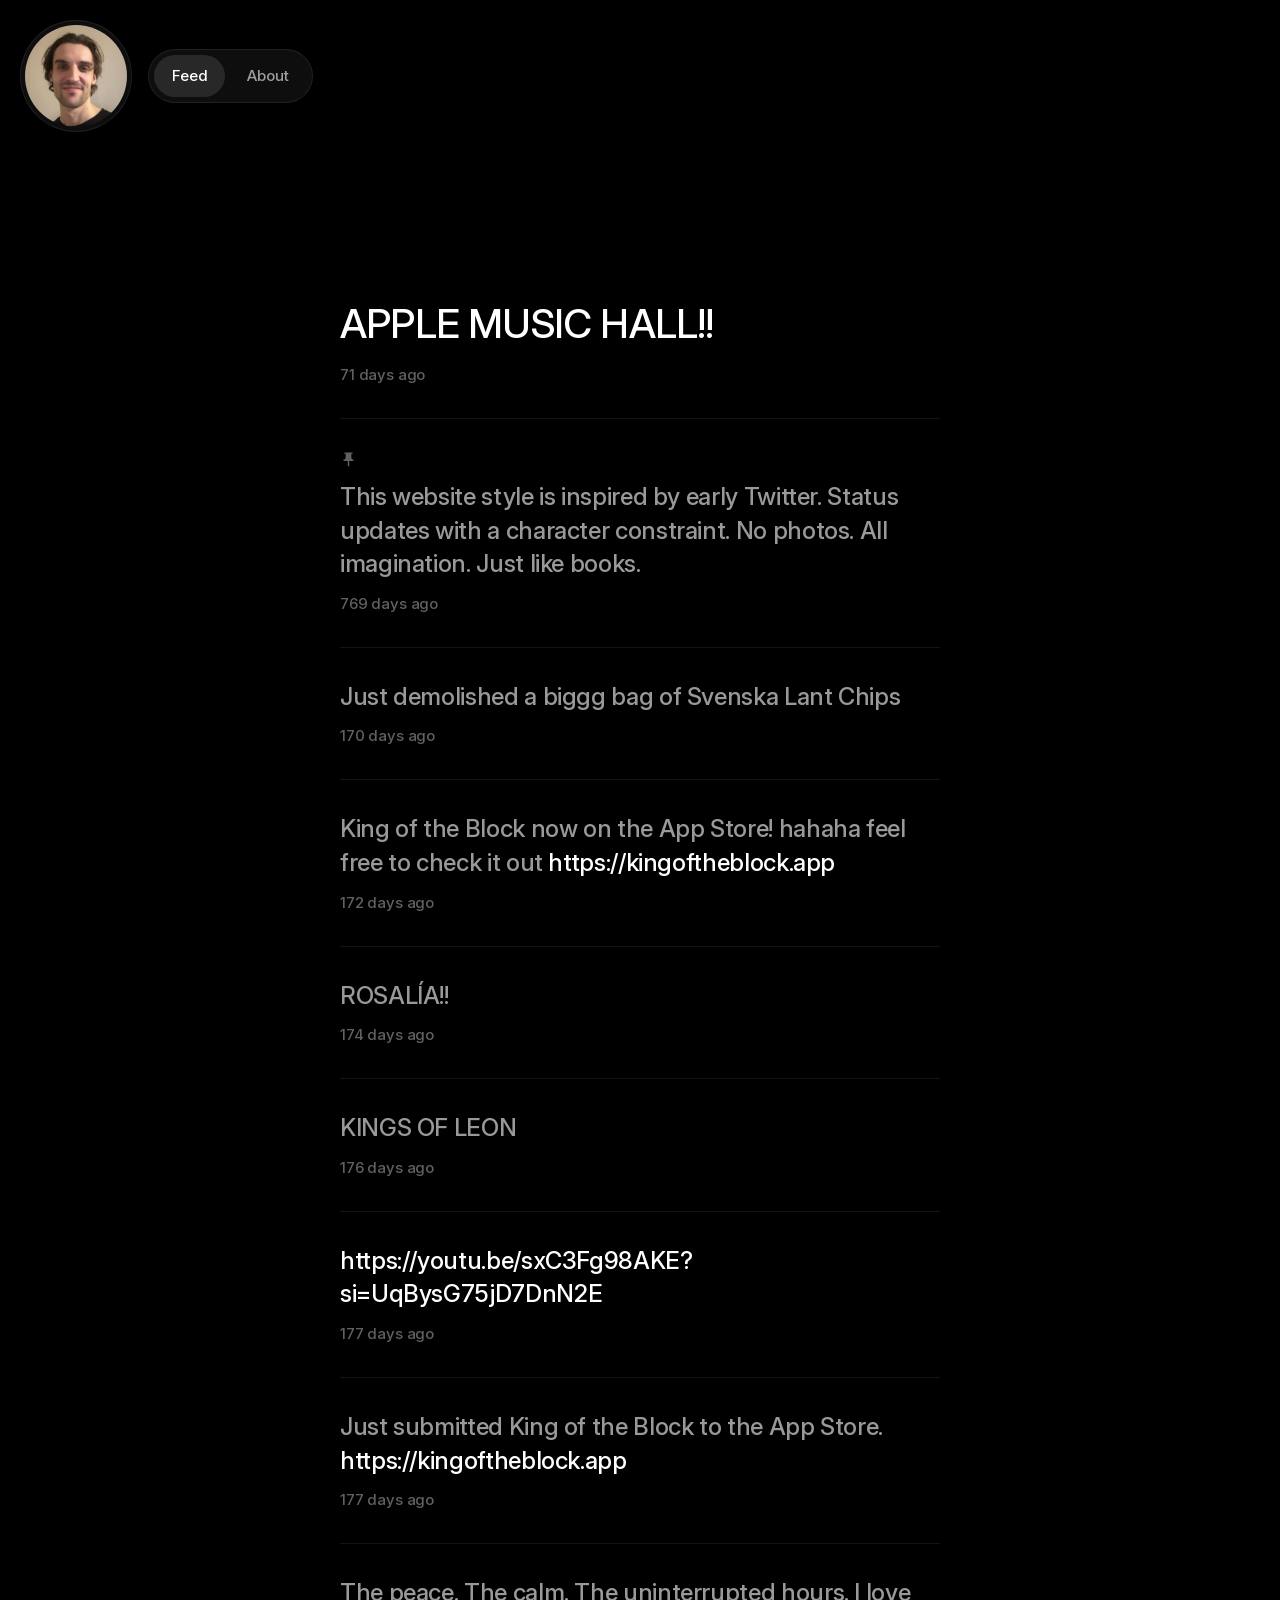
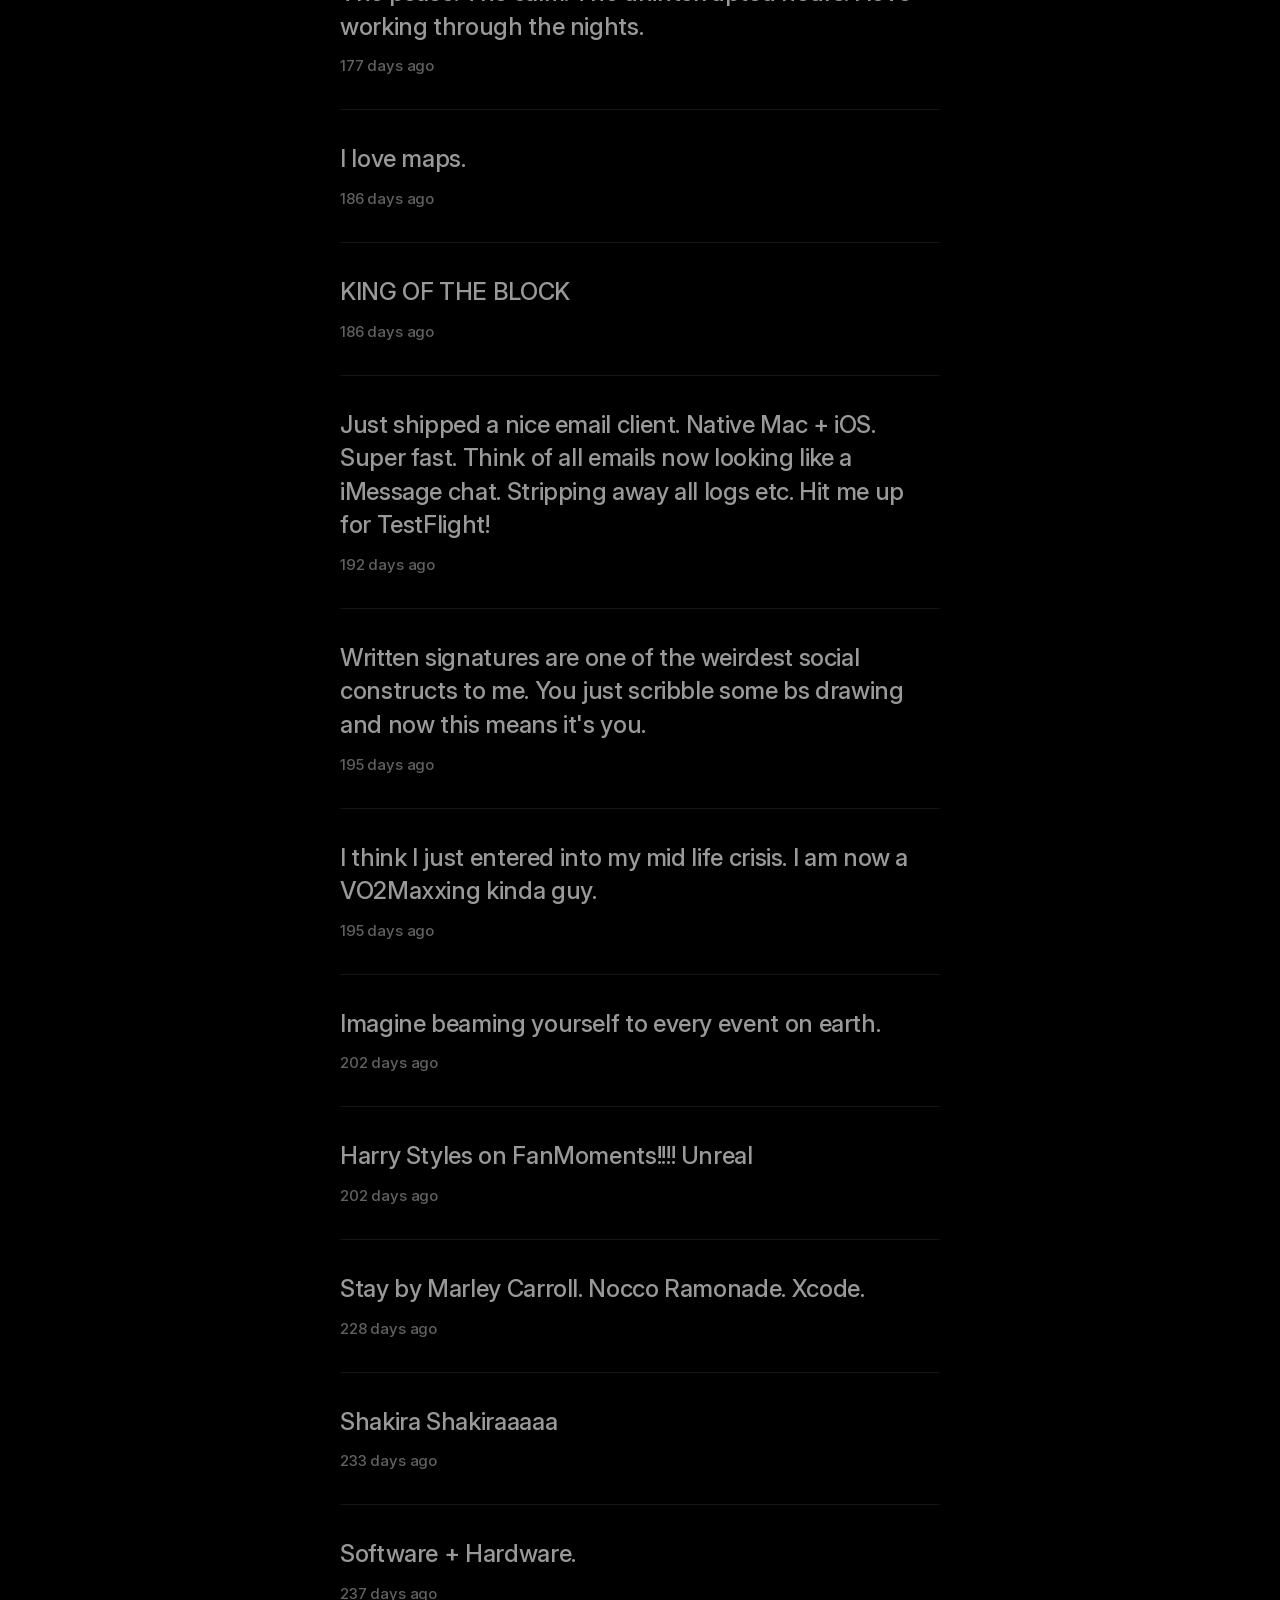
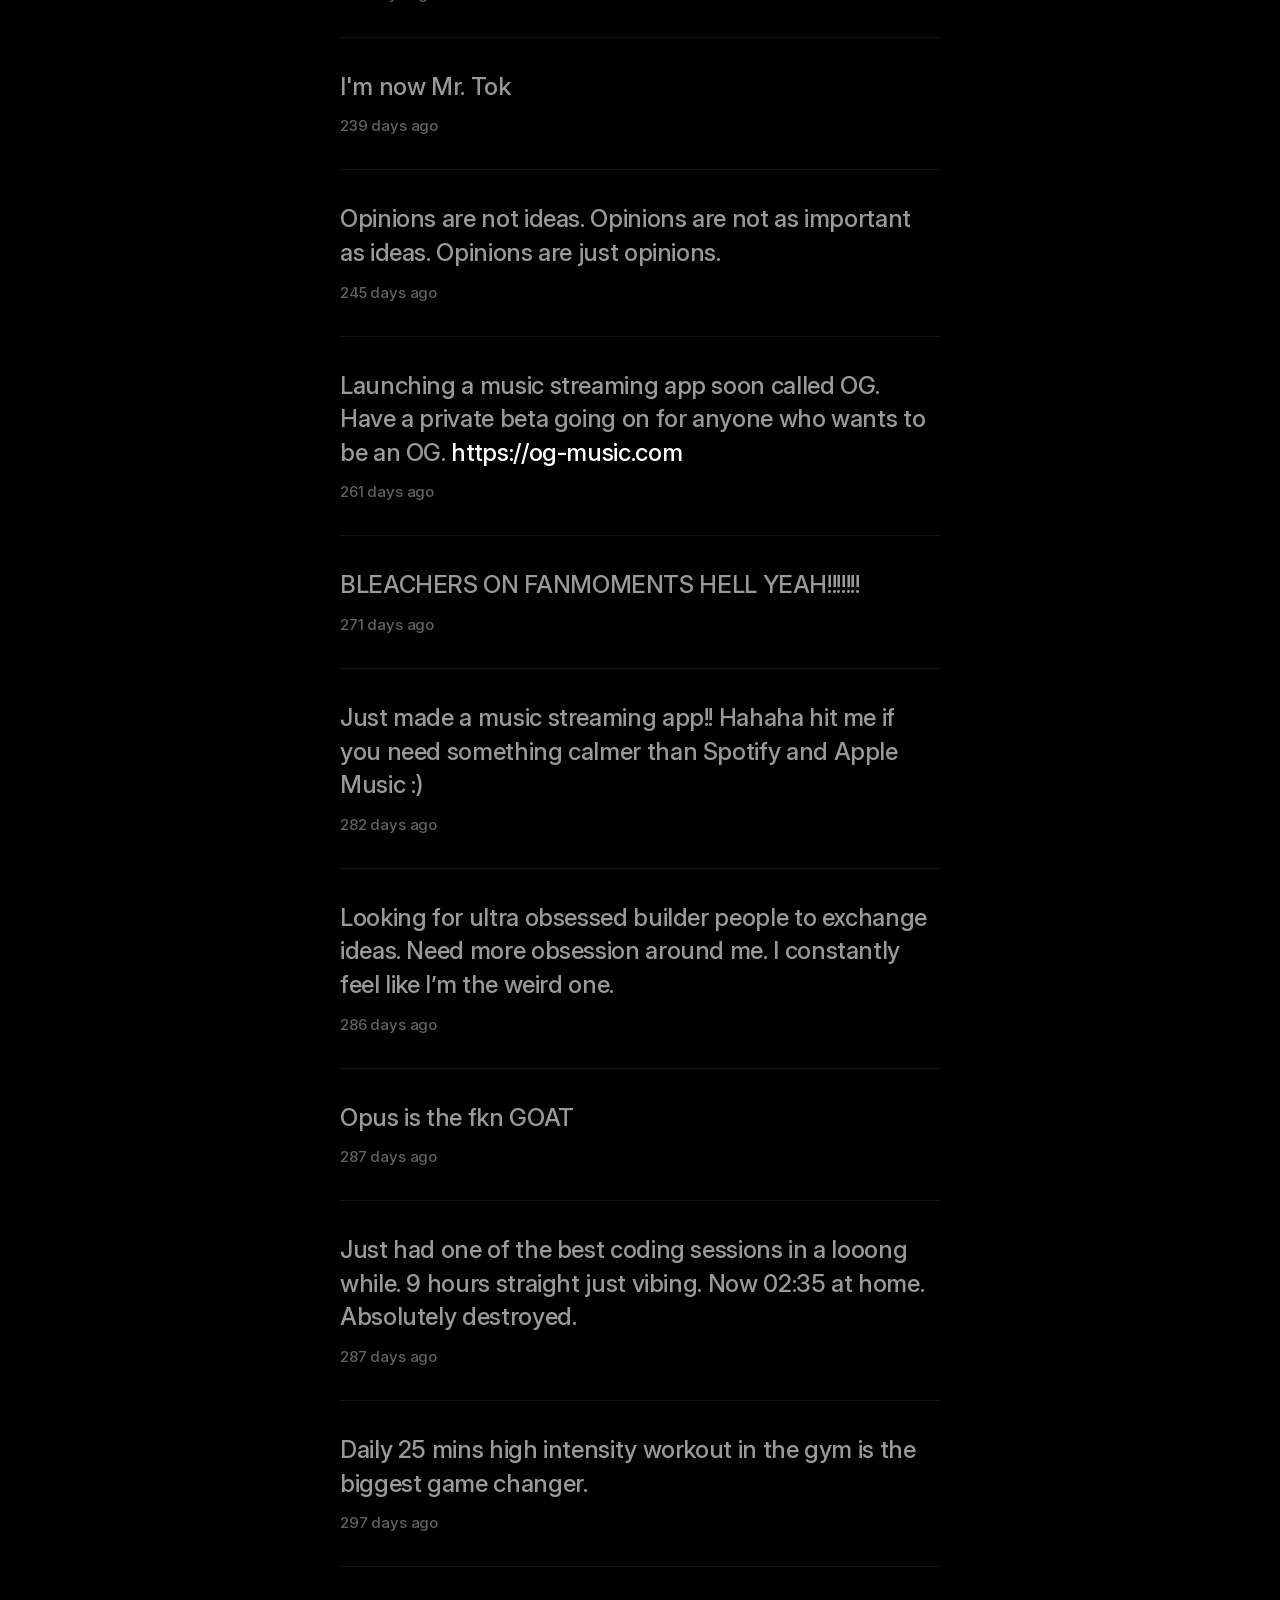
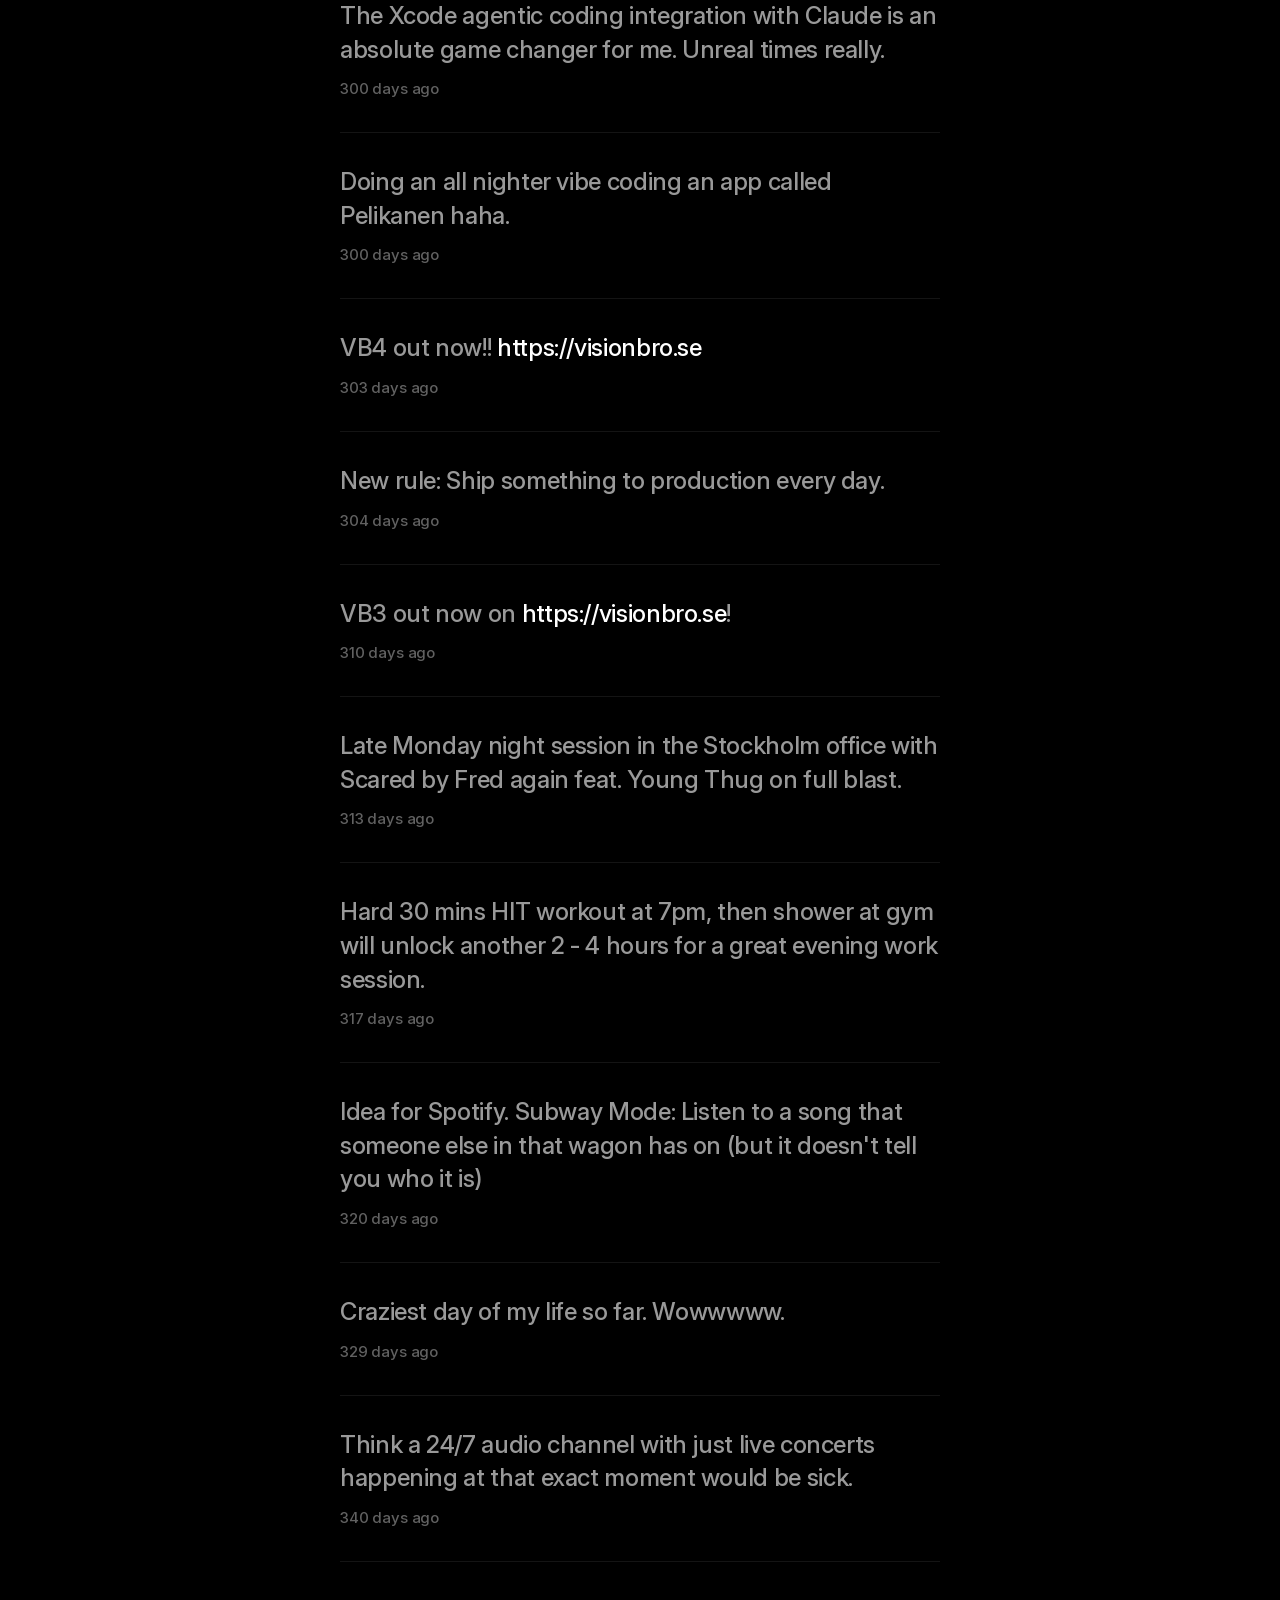
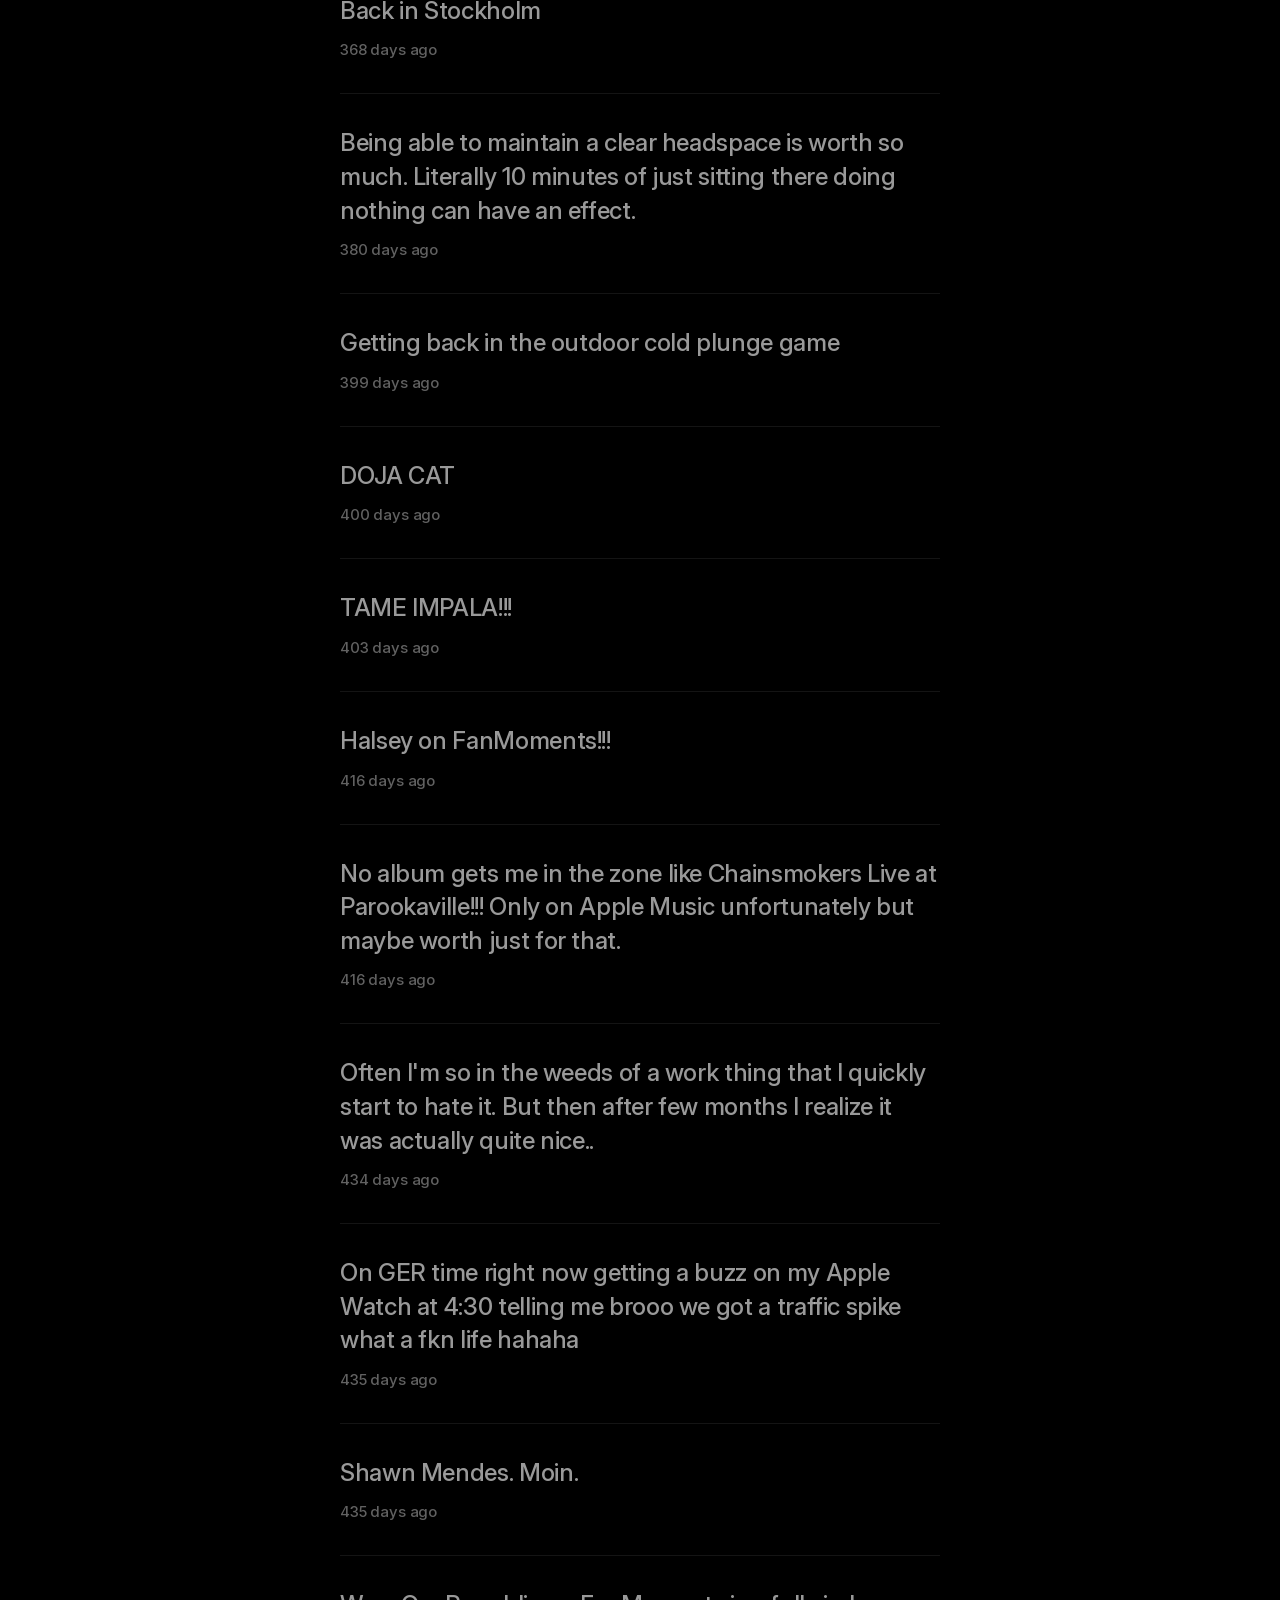
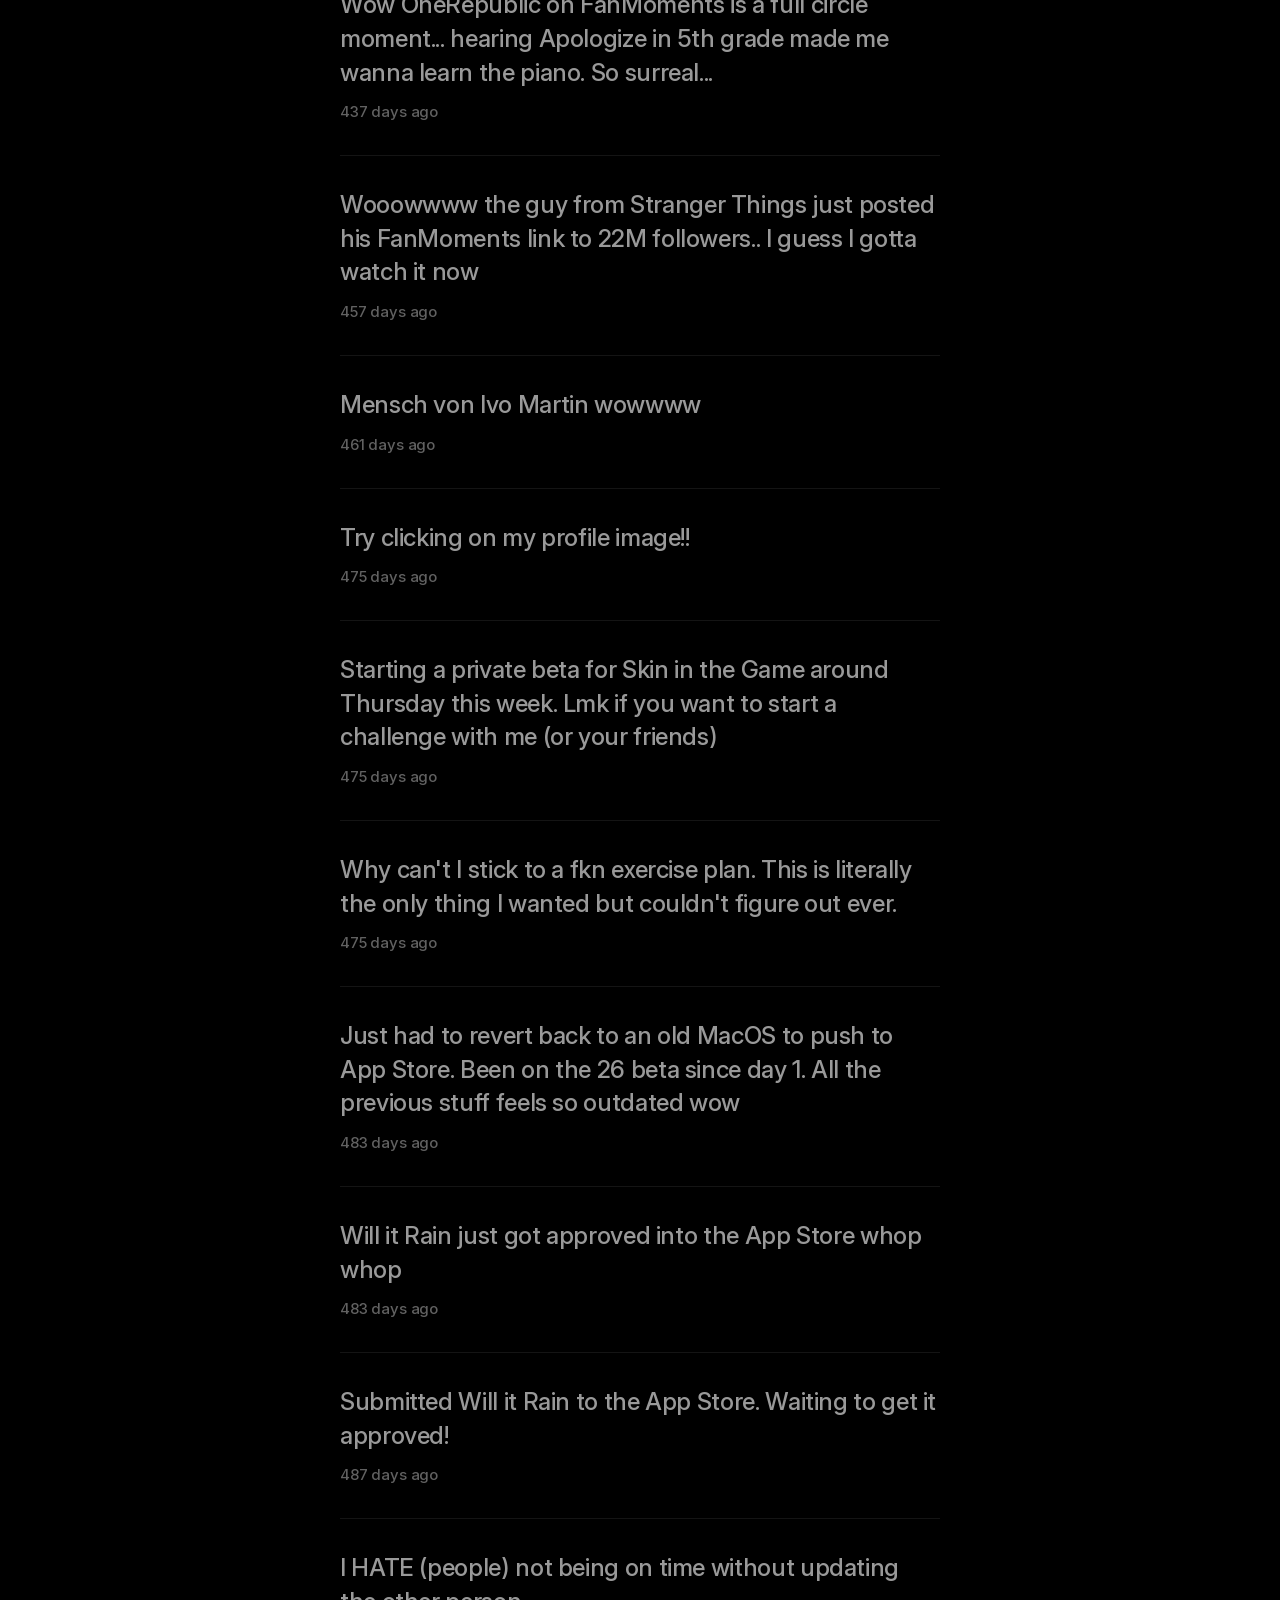
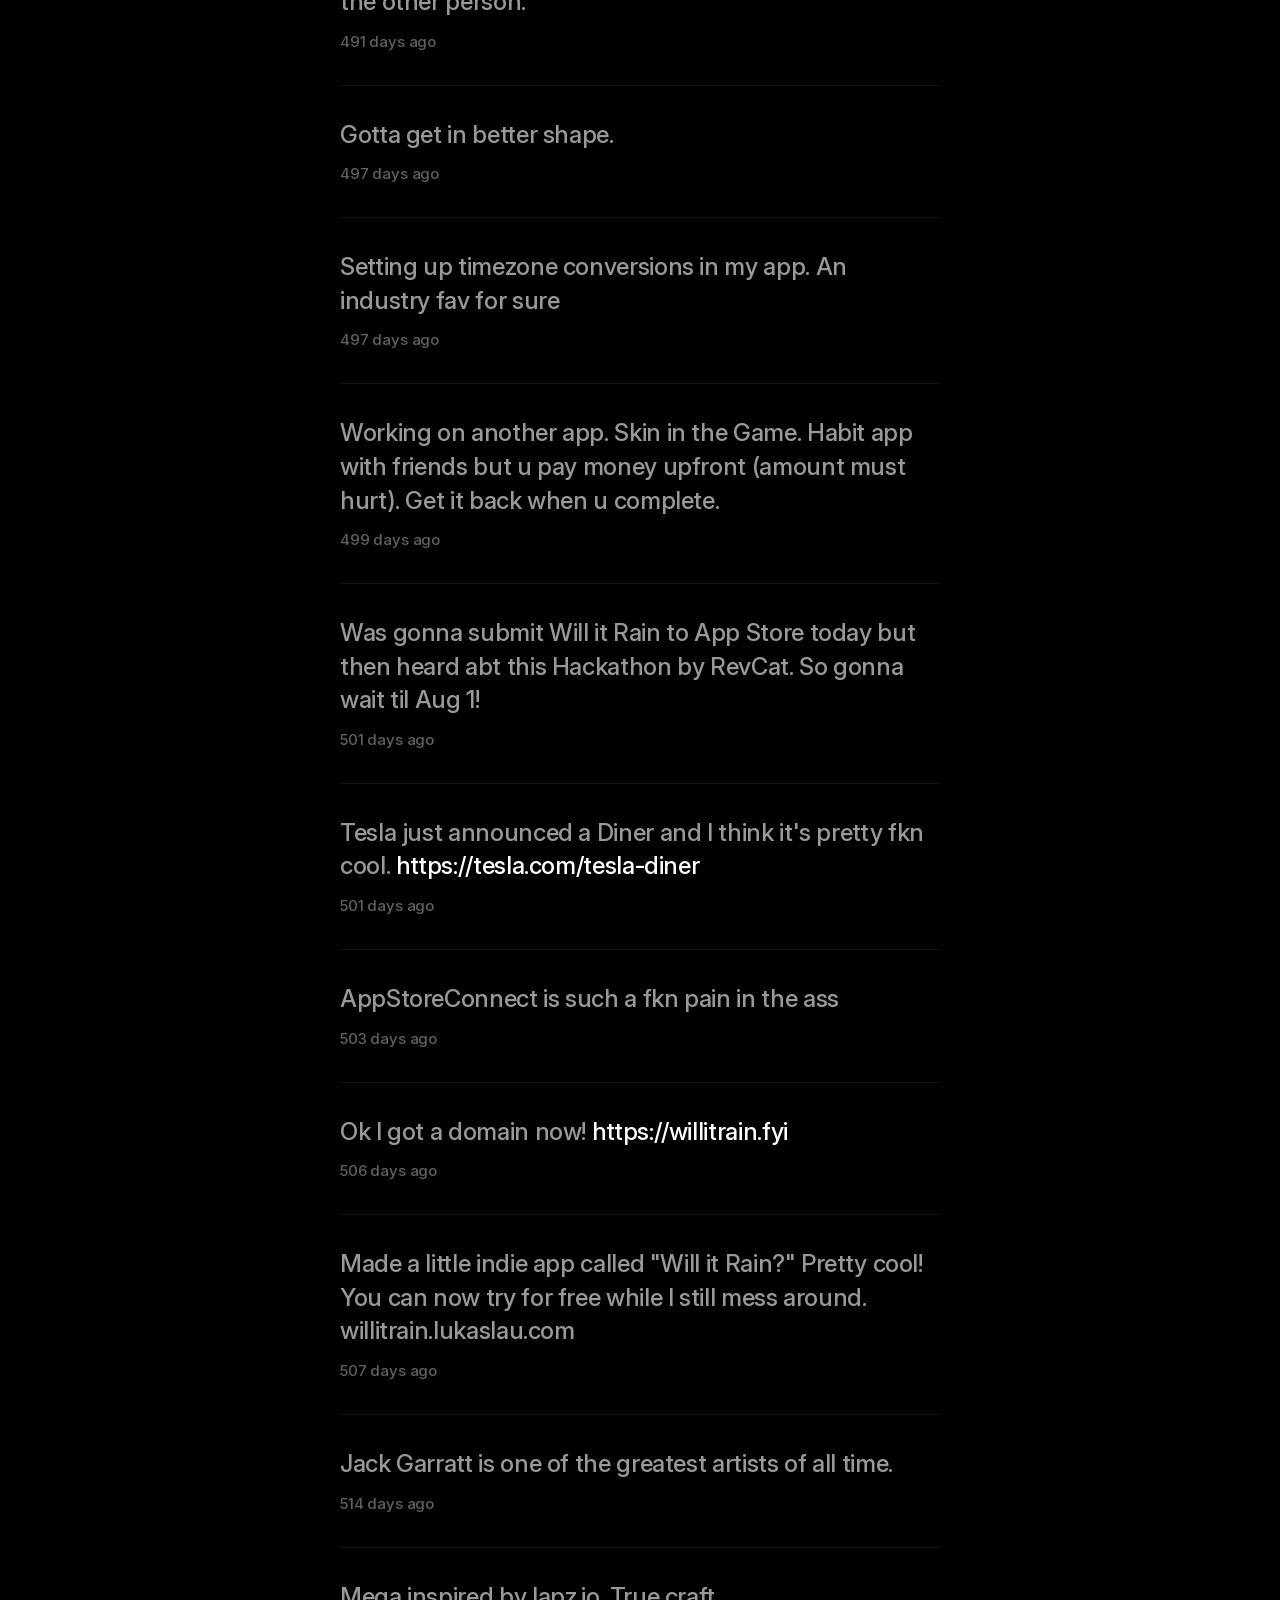
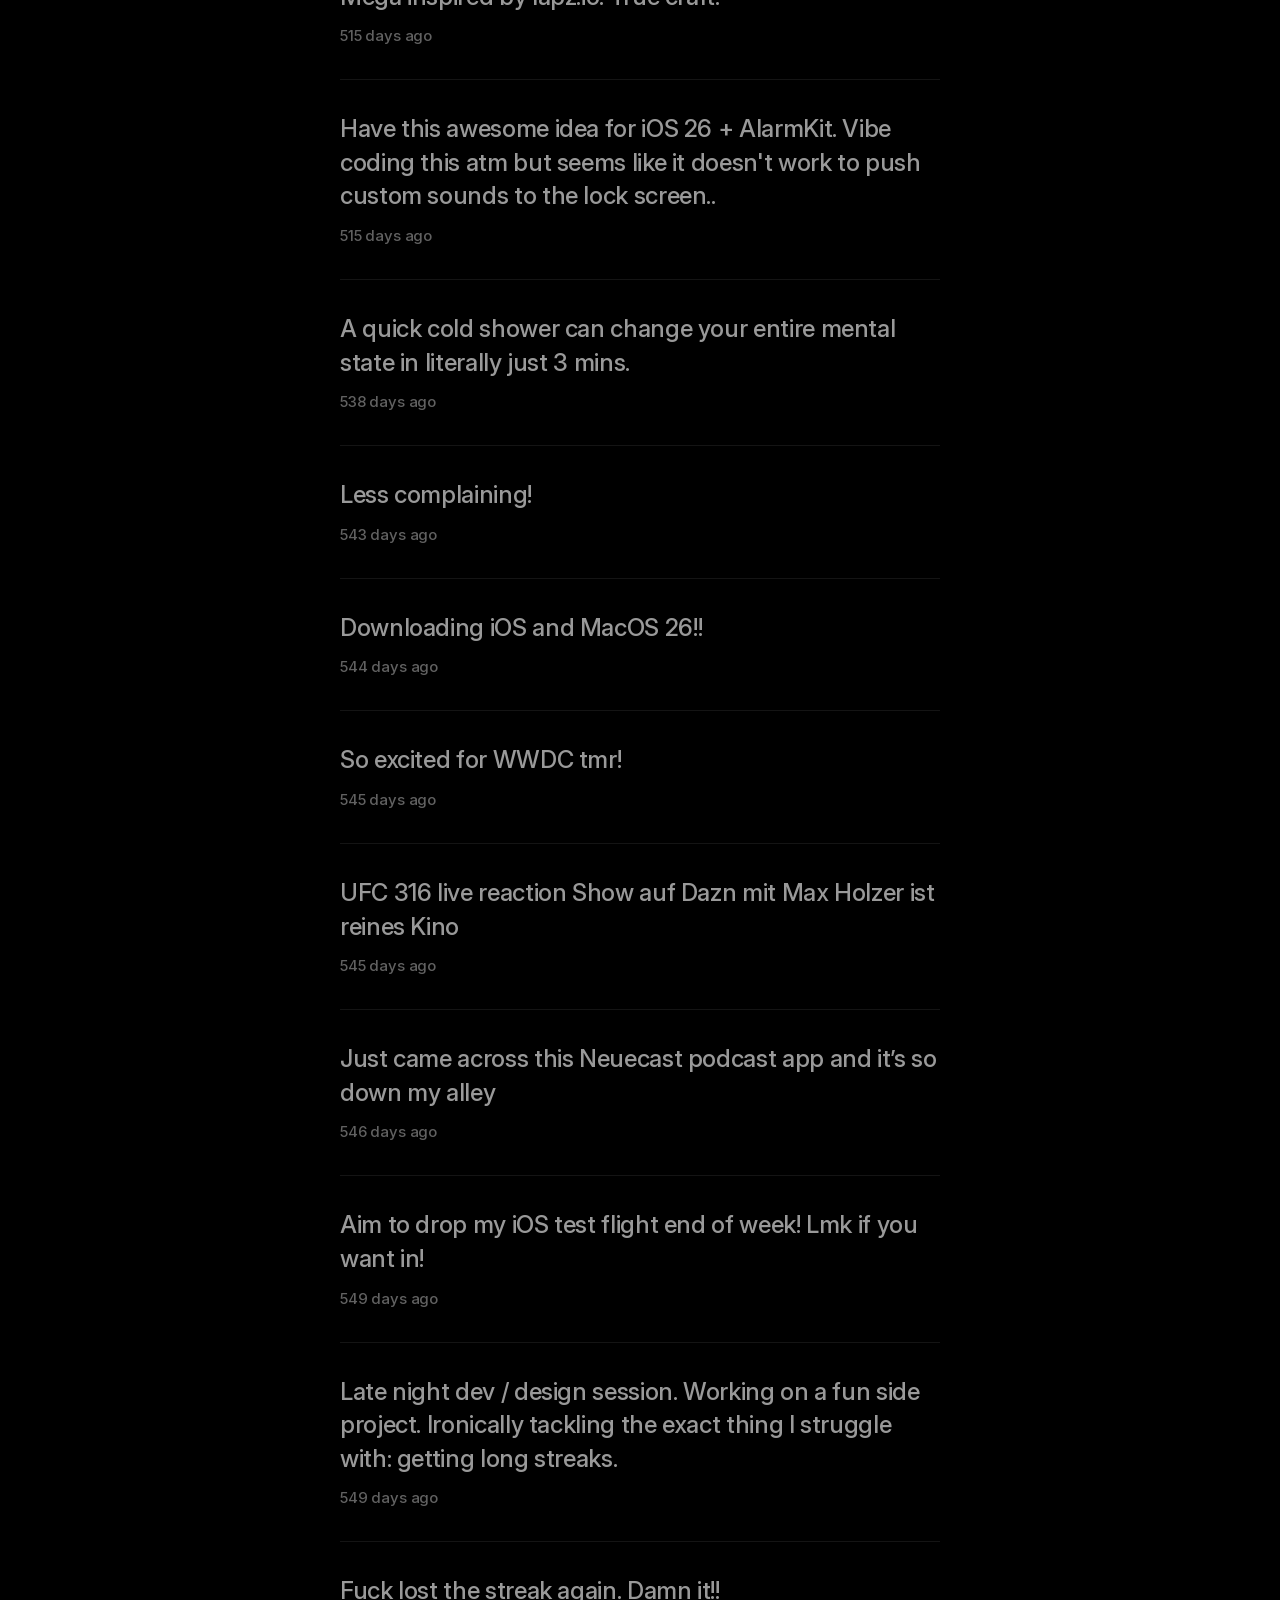
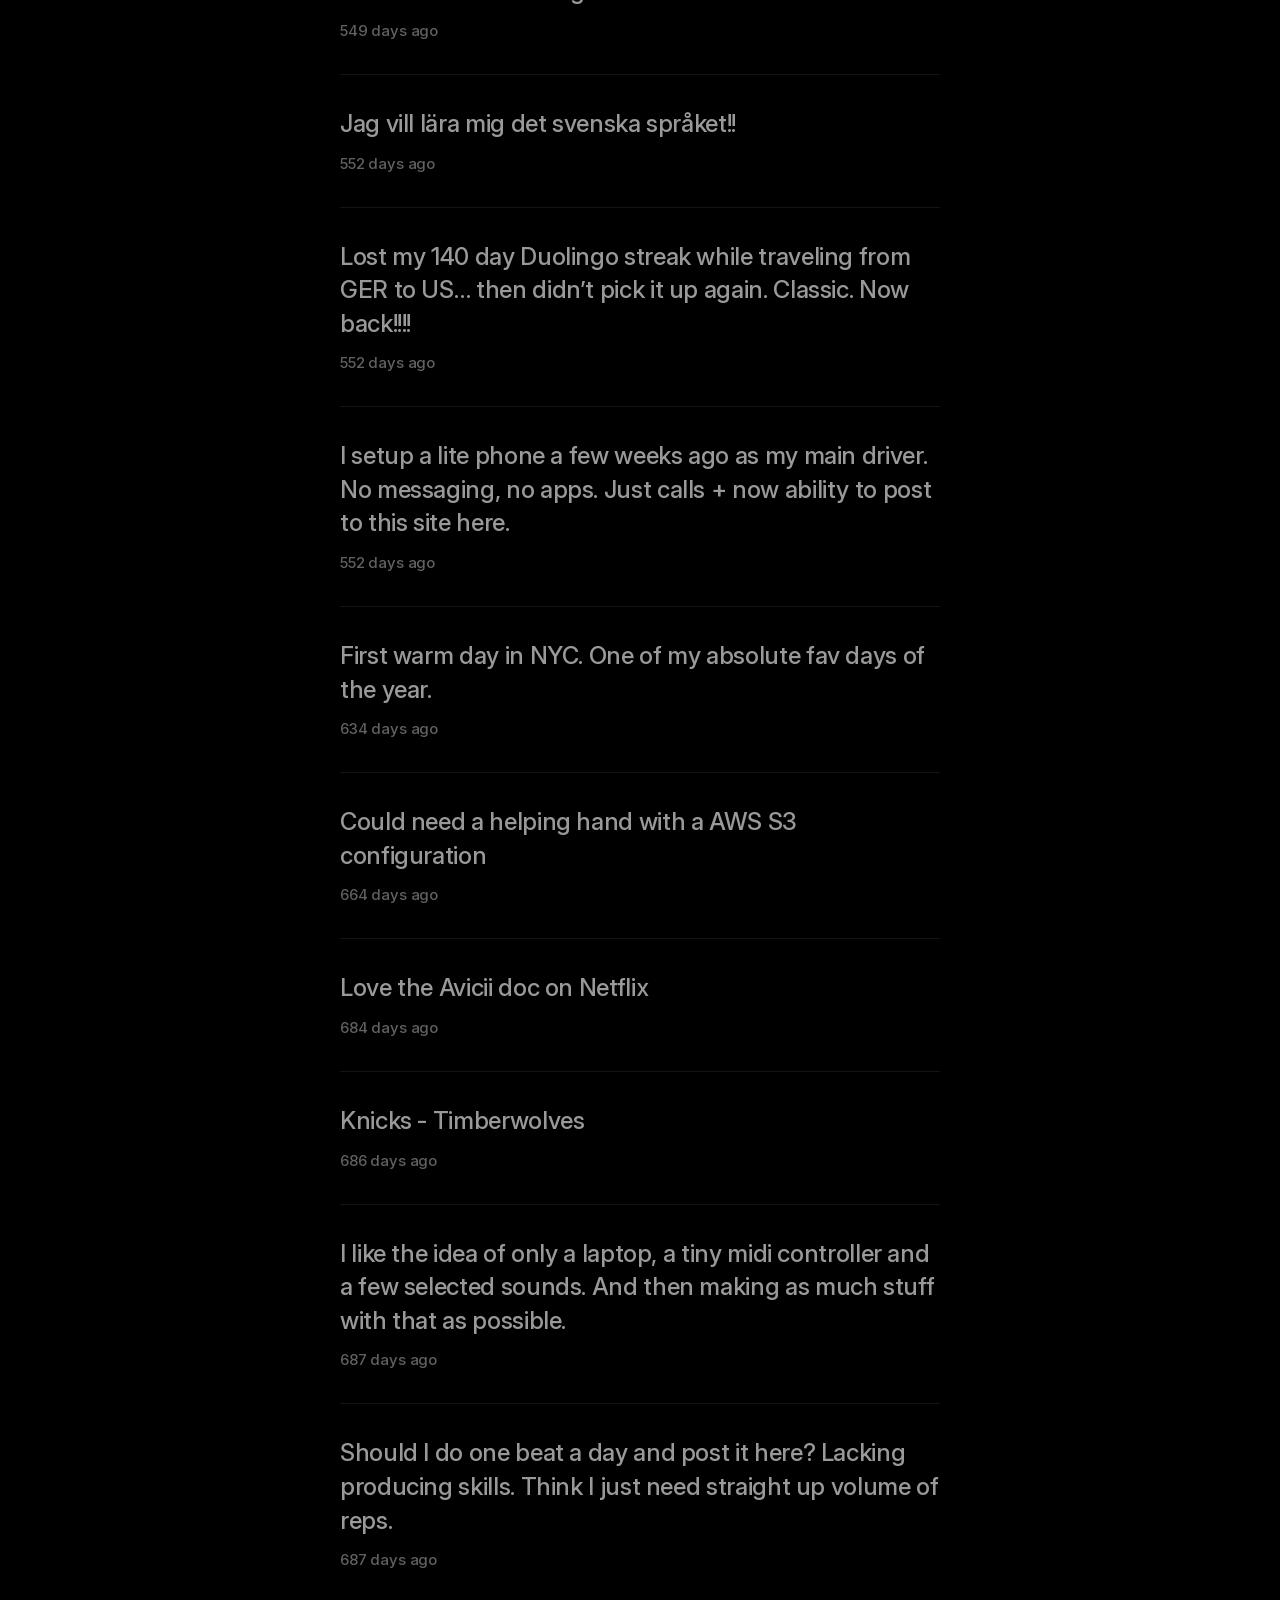
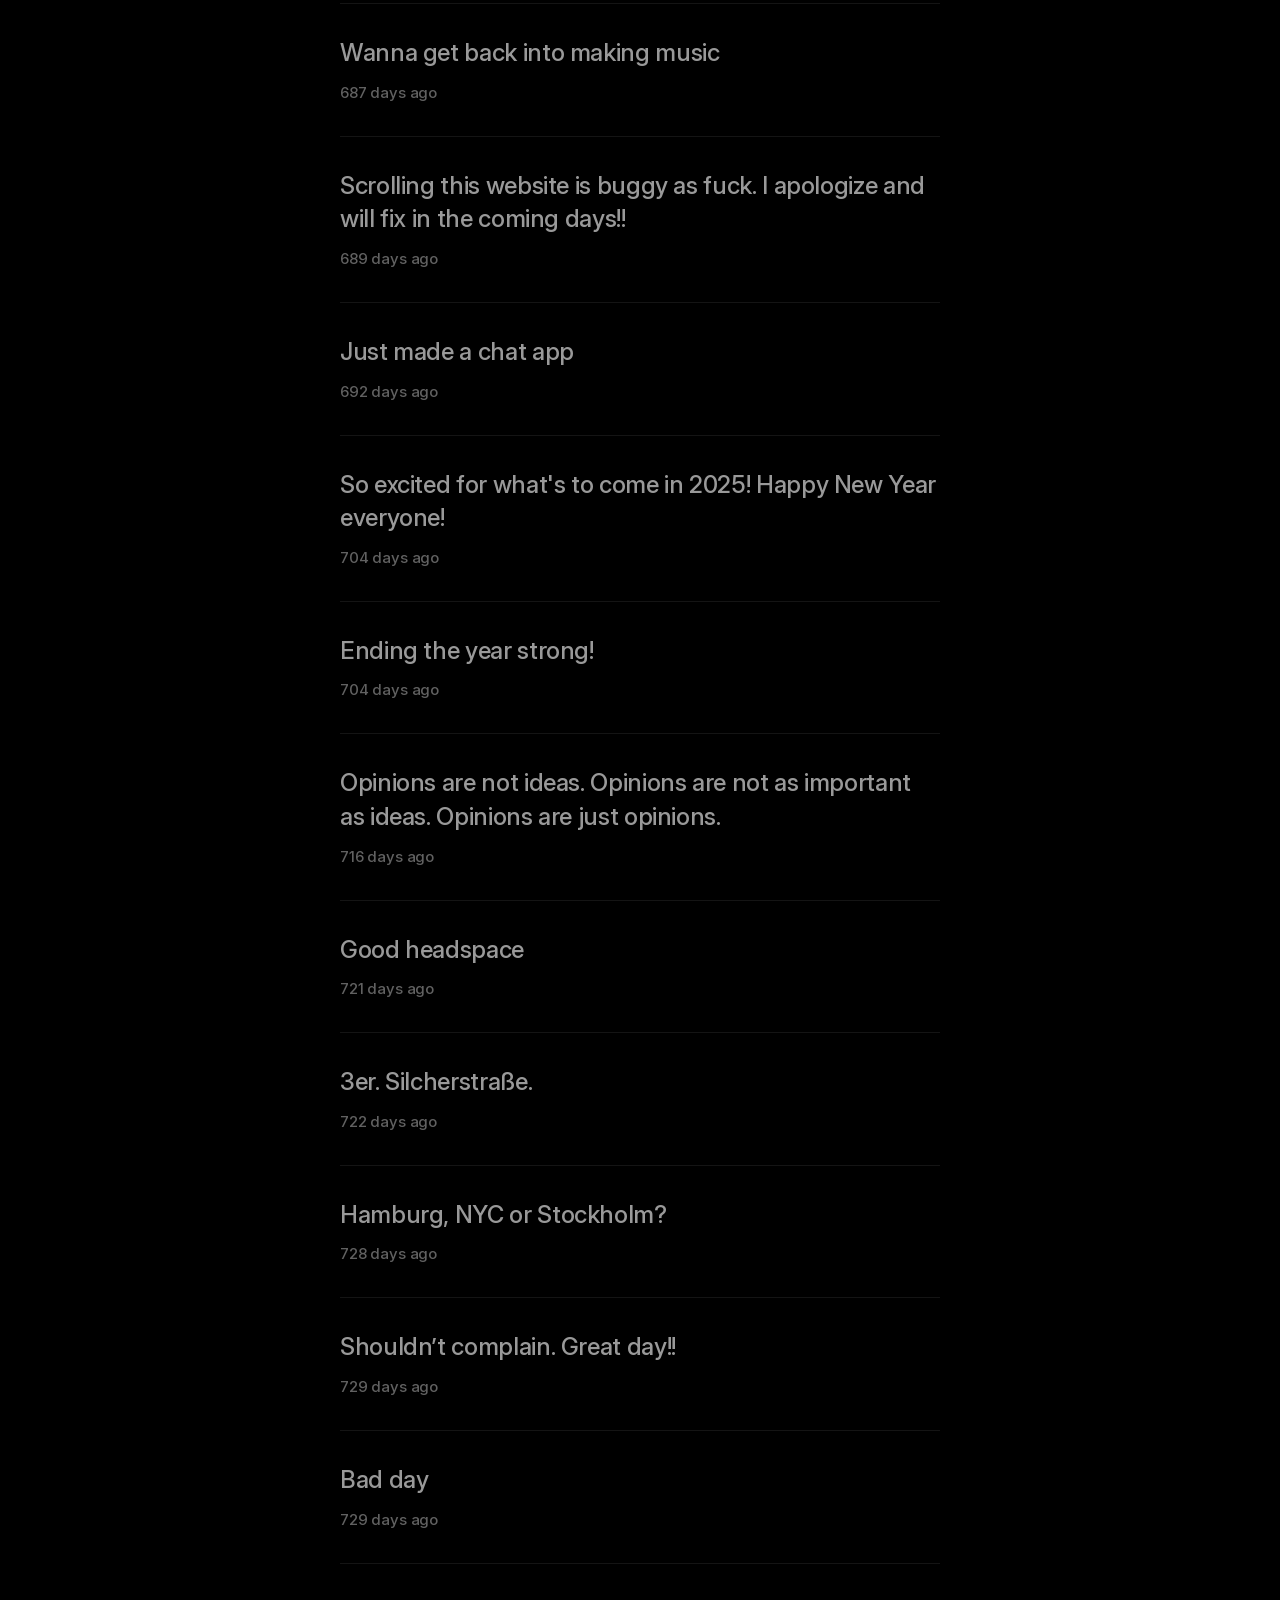
==== commit 23853d03: "Typography and text column after felixhaas.io Inter, self-hosted (variable woff2, Latin + Latin Exte" ====
--- a/index.html
+++ b/index.html
@@ -13,9 +13,7 @@
   <meta property="og:url" content="https://lukaslau.com/">
   <meta name="twitter:card" content="summary_large_image">
   <link rel="icon" type="image/png" href="assets/favicon.png">
-  <link rel="preconnect" href="https://fonts.googleapis.com">
-  <link rel="preconnect" href="https://fonts.gstatic.com" crossorigin>
-  <link href="https://fonts.googleapis.com/css2?family=Inter:wght@600;700&display=swap" rel="stylesheet">
+  <link rel="preload" href="assets/fonts/inter-latin.woff2" as="font" type="font/woff2" crossorigin>
   <link rel="stylesheet" href="assets/style.css">
 </head>
 <body>
--- a/assets/style.css
+++ b/assets/style.css
@@ -1,10 +1,67 @@
-/* lukaslau.com — 1:1 replica of the original Bubble design */
-
+/* lukaslau.com — in the OG family's look (see DESIGN.md) */
+
+/* Inter, self-hosted (variable, weights 100-900, optical sizes) */
+@font-face {
+  font-family: "Inter";
+  font-style: normal;
+  font-weight: 100 900;
+  font-display: swap;
+  src: url("fonts/inter-latin.woff2") format("woff2");
+  unicode-range: U+0000-00FF, U+0131, U+0152-0153, U+02BB-02BC, U+02C6, U+02DA, U+02DC, U+0304, U+0308, U+0329, U+2000-206F, U+20AC, U+2122, U+2191, U+2193, U+2212, U+2215, U+FEFF, U+FFFD;
+}
+
+@font-face {
+  font-family: "Inter";
+  font-style: normal;
+  font-weight: 100 900;
+  font-display: swap;
+  src: url("fonts/inter-latin-ext.woff2") format("woff2");
+  unicode-range: U+0100-02BA, U+02BD-02C5, U+02C7-02CC, U+02CE-02D7, U+02DD-02FF, U+0304, U+0308, U+0329, U+1D00-1DBF, U+1E00-1E9F, U+1EF2-1EFF, U+2020, U+20A0-20AB, U+20AD-20C4, U+2113, U+2C60-2C7F, U+A720-A7FF;
+}
+
+/* OG's black, always (as OG Music and og-music.com) */
 :root {
-  --black: #000;
-  --gray: rgb(155, 154, 154);
-  --divider: rgb(216, 215, 216);
-  --card-border: rgb(239, 239, 238);
+  color-scheme: dark;
+
+  --bg: #000;
+  --text: #fff;
+  --secondary: rgba(255, 255, 255, 0.6);
+  --tertiary: rgba(255, 255, 255, 0.38);
+  --hairline: rgba(255, 255, 255, 0.08);
+  --underline: rgba(255, 255, 255, 0.5);
+  --hover: rgba(255, 255, 255, 0.06);
+  --selected: rgba(255, 255, 255, 0.11);
+  --glass: rgba(20, 20, 20, 0.72);
+  --shadow: rgba(0, 0, 0, 0.7);
+  --focus: rgba(255, 255, 255, 0.6);
+
+  /* Motion: quick easeOut(0.12), page smooth(0.32), spring (0.35, 0.85) */
+  --quick: 0.12s cubic-bezier(0, 0, 0.58, 1);
+  --page: 0.32s cubic-bezier(0.25, 0.1, 0.25, 1);
+  --spring: 0.35s cubic-bezier(0.3, 1.25, 0.6, 1);
+
+  /* Type and column, measured from felixhaas.io (Geist there, Inter here):
+     everything at 500; body 24/1.4, display 40/1.2, small 15 */
+  --font: "Inter", -apple-system, BlinkMacSystemFont, "Helvetica Neue", Arial, sans-serif;
+  --body: 24px;
+  --body-lh: 1.4;
+  --body-ls: -0.015em;
+  --display: 40px;
+  --display-lh: 1.2;
+  --display-ls: -0.02em;
+  --small: 15px;
+  --small-lh: 22px;
+  --small-ls: -0.01em;
+  --gap: 32px;
+  --column: min(600px, calc(100% - 72px));
+}
+
+@media (max-width: 539px) {
+  :root {
+    --body: 21px;
+    --display: 30px;
+    --gap: 24px;
+  }
 }
 
 * {
@@ -15,18 +72,33 @@
 
 html,
 body {
-  background: #fff;
+  background: var(--bg);
 }
 
 body {
-  font-family: "Inter", -apple-system, BlinkMacSystemFont, "Helvetica Neue", sans-serif;
-  color: var(--black);
+  font-family: var(--font);
+  font-weight: 500;
+  font-optical-sizing: auto;
+  color: var(--text);
   -webkit-font-smoothing: antialiased;
   -moz-osx-font-smoothing: grayscale;
   text-rendering: optimizeLegibility;
-}
-
-/* Floating header: avatar card + pill nav, fixed top-left */
+  -webkit-tap-highlight-color: transparent;
+}
+
+::selection {
+  background: var(--selected);
+  color: var(--text);
+}
+
+a:focus-visible,
+button:focus-visible {
+  outline: 2px solid var(--focus);
+  outline-offset: 3px;
+}
+
+/* Floating header: avatar + pill nav, fixed top-left, like OG's
+   floating capsules over the black page */
 
 .site-header {
   position: fixed;
@@ -37,20 +109,27 @@
   display: flex;
   flex-direction: row;
   align-items: center;
-  gap: 20px;
+  gap: 16px;
+}
+
+.avatar,
+.site-nav {
+  background: var(--glass);
+  -webkit-backdrop-filter: blur(24px) saturate(160%);
+  backdrop-filter: blur(24px) saturate(160%);
+  border: 1px solid var(--hairline);
+  border-radius: 100px;
+  box-shadow: 0 10px 40px var(--shadow);
 }
 
 .avatar {
   width: 112px;
   height: 112px;
-  padding: 5px;
-  background: #fff;
-  border: 1px solid var(--card-border);
-  border-radius: 100px;
-  box-shadow: rgba(0, 0, 0, 0.1) 0px 0px 20px 0px;
+  padding: 4px;
   cursor: pointer;
   flex-shrink: 0;
   display: block;
+  transition: transform var(--spring);
 }
 
 .avatar img {
@@ -64,148 +143,264 @@
 .site-nav {
   display: flex;
   flex-direction: row;
-  gap: 20px;
-  padding: 10px 20px;
-  background: #fff;
-  border: 3px solid #fff;
+  gap: 4px;
+  padding: 5px;
+}
+
+.site-nav a {
+  display: block;
+  padding: 10px 18px;
   border-radius: 100px;
-  box-shadow: rgba(103, 103, 102, 0.1) 0px 0px 15px 0px;
-}
-
-.site-nav a {
-  font-size: 20px;
-  line-height: 26px;
-  font-weight: 700;
-  letter-spacing: -0.4px;
-  color: var(--gray);
+  font-size: var(--small);
+  line-height: var(--small-lh);
+  font-weight: 500;
+  letter-spacing: var(--small-ls);
+  color: var(--secondary);
   text-decoration: none;
+  transition: color var(--quick), background-color var(--quick), opacity var(--quick), transform var(--spring);
+}
+
+.site-nav a:hover {
+  color: var(--text);
+  background: var(--hover);
 }
 
 .site-nav a[aria-current="page"] {
-  color: var(--black);
+  color: var(--text);
+  background: var(--selected);
+}
+
+/* Press: feedback the moment the finger lands, spring back on release */
+.avatar:active {
+  transform: scale(0.95);
+  transition: transform var(--quick);
+}
+
+.site-nav a:active {
+  transform: scale(0.97);
+  opacity: 0.7;
+  transition: transform var(--quick), opacity var(--quick);
 }
 
 /* Feed */
 
 .feed {
-  width: min(450px, calc(100% - 48px));
+  width: var(--column);
   margin: 0 auto 200px;
   padding-top: 300px;
 }
 
 .post {
-  padding: 30px 0 24px;
-  border-bottom: 1px solid var(--divider);
-  color: var(--gray);
-  font-size: 20px;
-  line-height: 26px;
-  font-weight: 700;
-  letter-spacing: -0.2px;
+  padding: var(--gap) 0;
+  border-bottom: 1px solid var(--hairline);
+  color: var(--secondary);
+  font-size: var(--body);
+  line-height: var(--body-lh);
+  letter-spacing: var(--body-ls);
 }
 
 .post p {
-  max-width: 96%;
-  margin-bottom: 20px;
+  margin-bottom: 12px;
   overflow-wrap: break-word;
-}
-
-.post a {
-  color: inherit;
-  text-decoration: none;
-}
-
-.post a:hover {
-  text-decoration: underline;
 }
 
 .post time {
   display: block;
-  font-size: 14px;
-  line-height: 17.5px;
-  font-weight: 600;
-  letter-spacing: normal;
-  color: var(--gray);
+  font-size: var(--small);
+  line-height: var(--small-lh);
+  letter-spacing: var(--small-ls);
+  color: var(--tertiary);
 }
 
 .post--latest {
   padding-top: 0;
-  padding-bottom: 30px;
-  color: var(--black);
-  font-size: 34px;
-  line-height: 1.2;
-  letter-spacing: -1.5px;
+  color: var(--text);
+  font-size: var(--display);
+  line-height: var(--display-lh);
+  letter-spacing: var(--display-ls);
 }
 
 .post--latest p {
-  max-width: 90%;
-}
-
-.post--pinned {
-  padding-top: 35px;
+  margin-bottom: 16px;
 }
 
 .pin-label {
-  margin-bottom: 14px;
+  margin-bottom: 12px;
 }
 
 .pin-label svg {
   width: 17px;
   height: 17px;
-  fill: var(--gray);
+  fill: var(--tertiary);
   display: block;
 }
 
 /* About */
 
 .about {
-  width: min(340px, calc(100% - 48px));
+  width: var(--column);
   margin: 0 auto 120px;
   padding-top: 130px;
-  color: var(--gray);
-  font-size: 20px;
-  line-height: 28px;
-  font-weight: 700;
-  letter-spacing: -0.6px;
+  color: var(--secondary);
+  font-size: var(--body);
+  line-height: var(--body-lh);
+  letter-spacing: var(--body-ls);
 }
 
 .about p {
-  margin-bottom: 28px;
+  margin-bottom: var(--gap);
   overflow-wrap: break-word;
 }
 
-.about a {
-  color: inherit;
-  text-decoration: none;
-}
-
-.about a:hover {
-  text-decoration: underline;
-}
-
-/* Below ~1024px the centered about column would collide with the
-   fixed header, so it drops below it (matches the original). */
-@media (max-width: 1024px) {
+/* Until the centred column clears the fixed header, it starts below it */
+@media (max-width: 1279px) {
   .about {
     padding-top: 205px;
   }
 }
 
-/* Phones: same hierarchy, one notch smaller */
-@media (max-width: 480px) {
-  .post {
-    font-size: 18px;
-    line-height: 24px;
-  }
-
-  .post--latest {
-    font-size: 28px;
-    line-height: 1.25;
-    letter-spacing: -1.2px;
-  }
-
-  .about {
-    font-size: 18px;
-    line-height: 25px;
-    letter-spacing: -0.5px;
-  }
-}
+/* Links in text: white on the grey; the underline shows on hover */
+
+.post a,
+.about a,
+.doc a {
+  color: var(--text);
+  text-decoration: underline;
+  text-decoration-color: transparent;
+  text-decoration-thickness: 1px;
+  text-underline-offset: 4px;
+  transition: text-decoration-color var(--quick);
+}
+
+.post a:hover,
+.about a:hover,
+.doc a:hover {
+  text-decoration-color: var(--underline);
+}
+
+/* Plain document pages (Our Globe support and privacy): same black
+   page and type, one readable column */
+
+.doc {
+  width: var(--column);
+  margin: 0 auto;
+  padding: 96px 0 120px;
+  color: var(--secondary);
+  font-size: var(--body);
+  line-height: var(--body-lh);
+  letter-spacing: var(--body-ls);
+}
+
+.doc h1 {
+  color: var(--text);
+  font-size: var(--display);
+  line-height: var(--display-lh);
+  font-weight: 500;
+  letter-spacing: var(--display-ls);
+  margin-bottom: 12px;
+}
+
+.doc h1 + .muted {
+  margin-bottom: 64px;
+}
+
+/* Section heads: small labels, as on felixhaas.io */
+.doc h2 {
+  color: var(--text);
+  font-size: var(--small);
+  line-height: 16px;
+  font-weight: 500;
+  letter-spacing: var(--small-ls);
+  margin: 32px 0 12px;
+  padding-top: 32px;
+  border-top: 1px solid var(--hairline);
+}
+
+.doc p,
+.doc ul {
+  margin-bottom: var(--gap);
+}
+
+.doc ul {
+  list-style: none;
+}
+
+.doc li {
+  position: relative;
+  padding-left: 24px;
+  margin-bottom: 12px;
+}
+
+.doc li::before {
+  content: "";
+  position: absolute;
+  left: 2px;
+  top: 0.6em;
+  width: 6px;
+  height: 6px;
+  border-radius: 6px;
+  background: var(--tertiary);
+}
+
+.doc strong {
+  color: var(--text);
+  font-weight: 500;
+}
+
+.doc .muted {
+  color: var(--tertiary);
+}
+
+/* Calm arrival: the page settles in, nothing bounces */
+
+.feed,
+.about,
+.doc {
+  animation: settle var(--page) both;
+}
+
+.site-header {
+  animation: fade var(--page) both;
+}
+
+@keyframes settle {
+  from {
+    opacity: 0;
+    transform: translateY(8px);
+  }
+}
+
+@keyframes fade {
+  from {
+    opacity: 0;
+  }
+}
+
+@media (prefers-reduced-motion: reduce) {
+  *,
+  *::before,
+  *::after {
+    animation: none !important;
+    transition: none !important;
+  }
+}
+
+/* Phones: sizes come from the 539px tokens above */
+@media (max-width: 539px) {
+  .site-header {
+    gap: 12px;
+  }
+
+  .doc {
+    padding-top: 64px;
+  }
+
+  .doc h2 {
+    margin-top: 24px;
+    padding-top: 24px;
+  }
+
+  .doc h1 + .muted {
+    margin-bottom: 48px;
+  }
+}
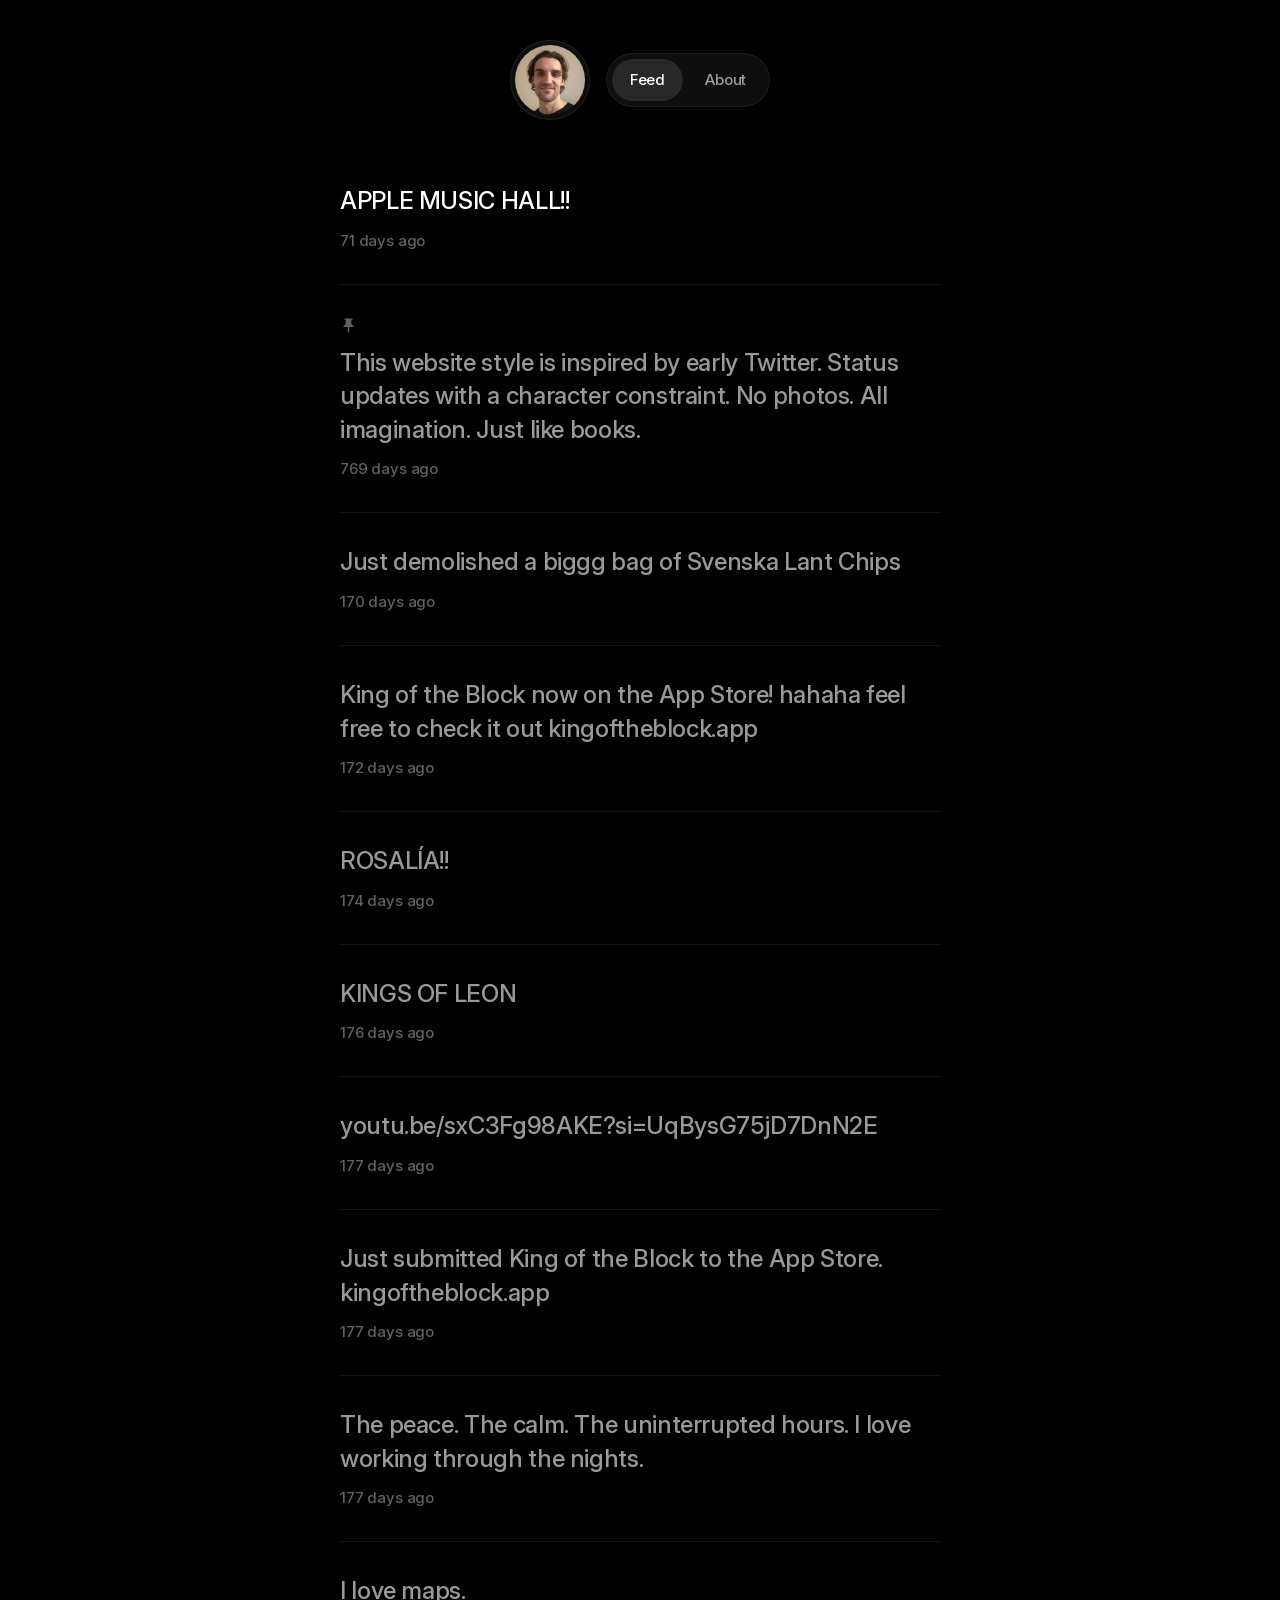
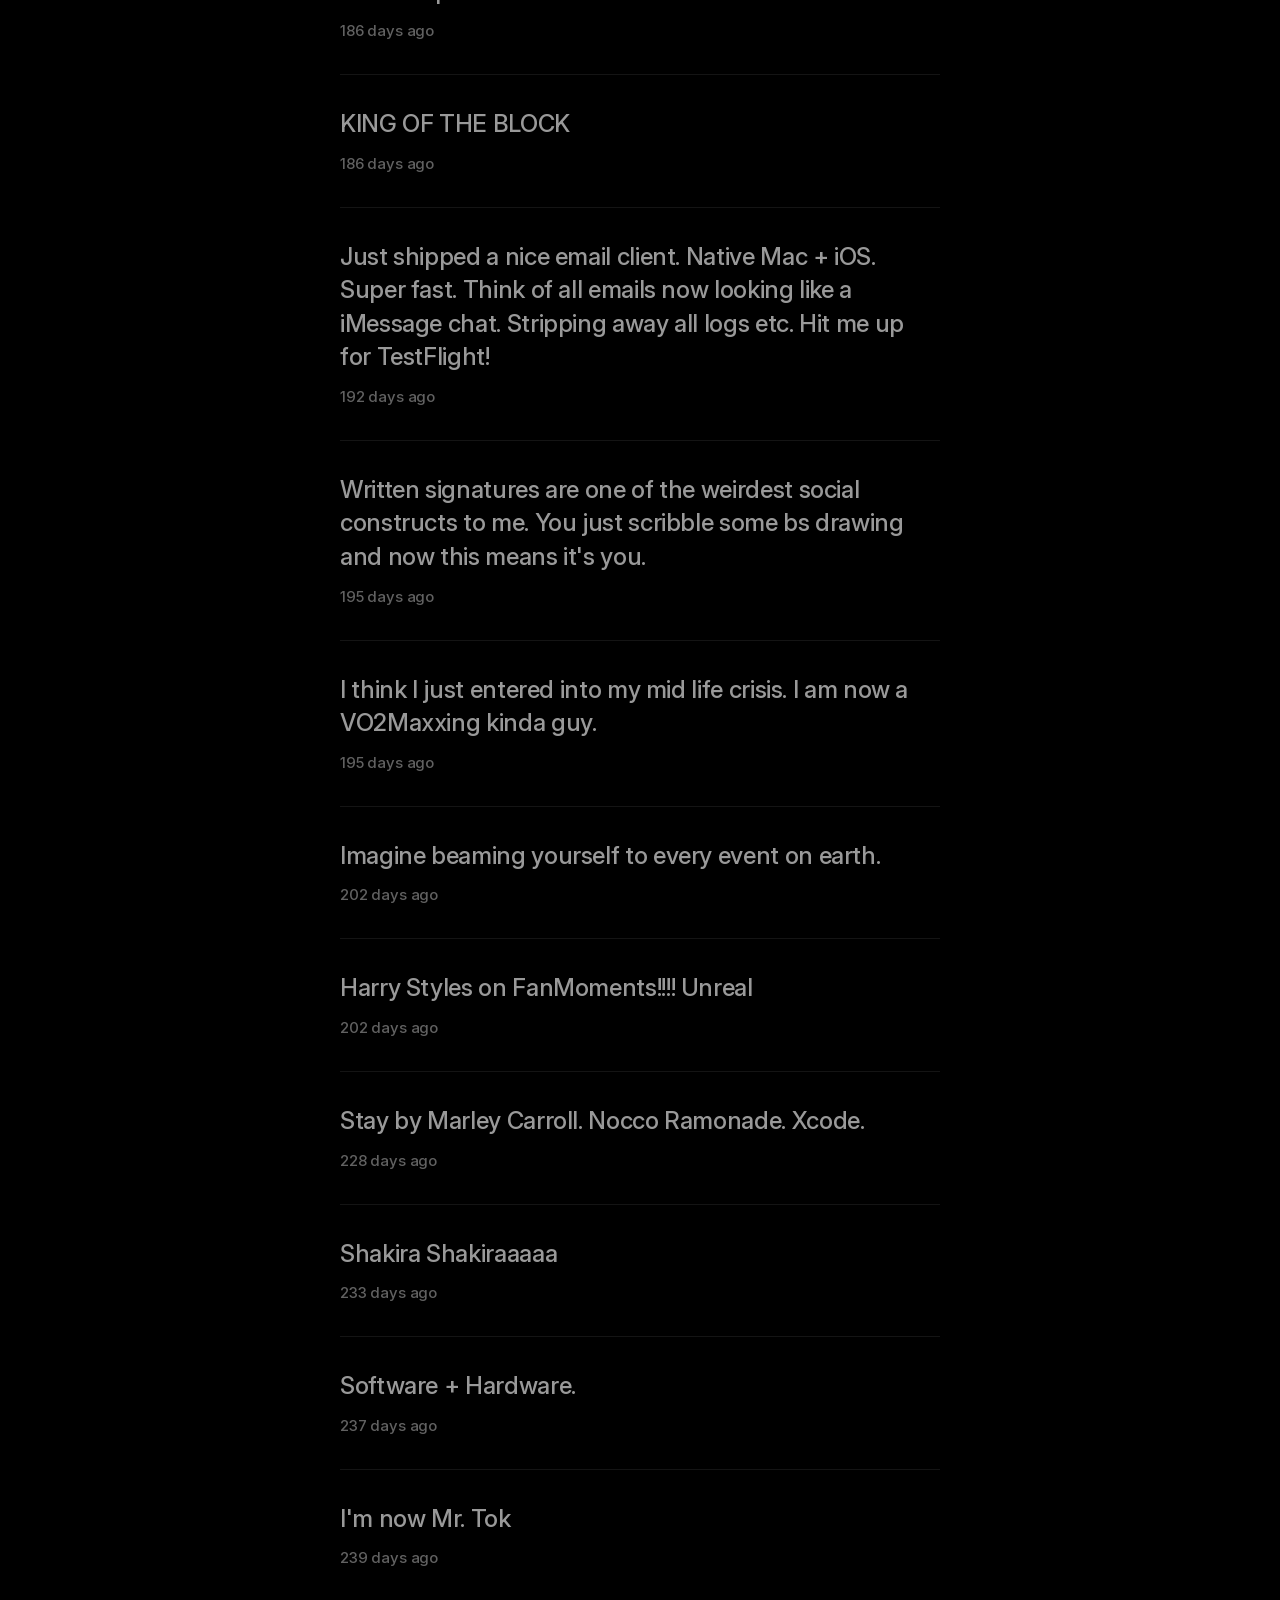
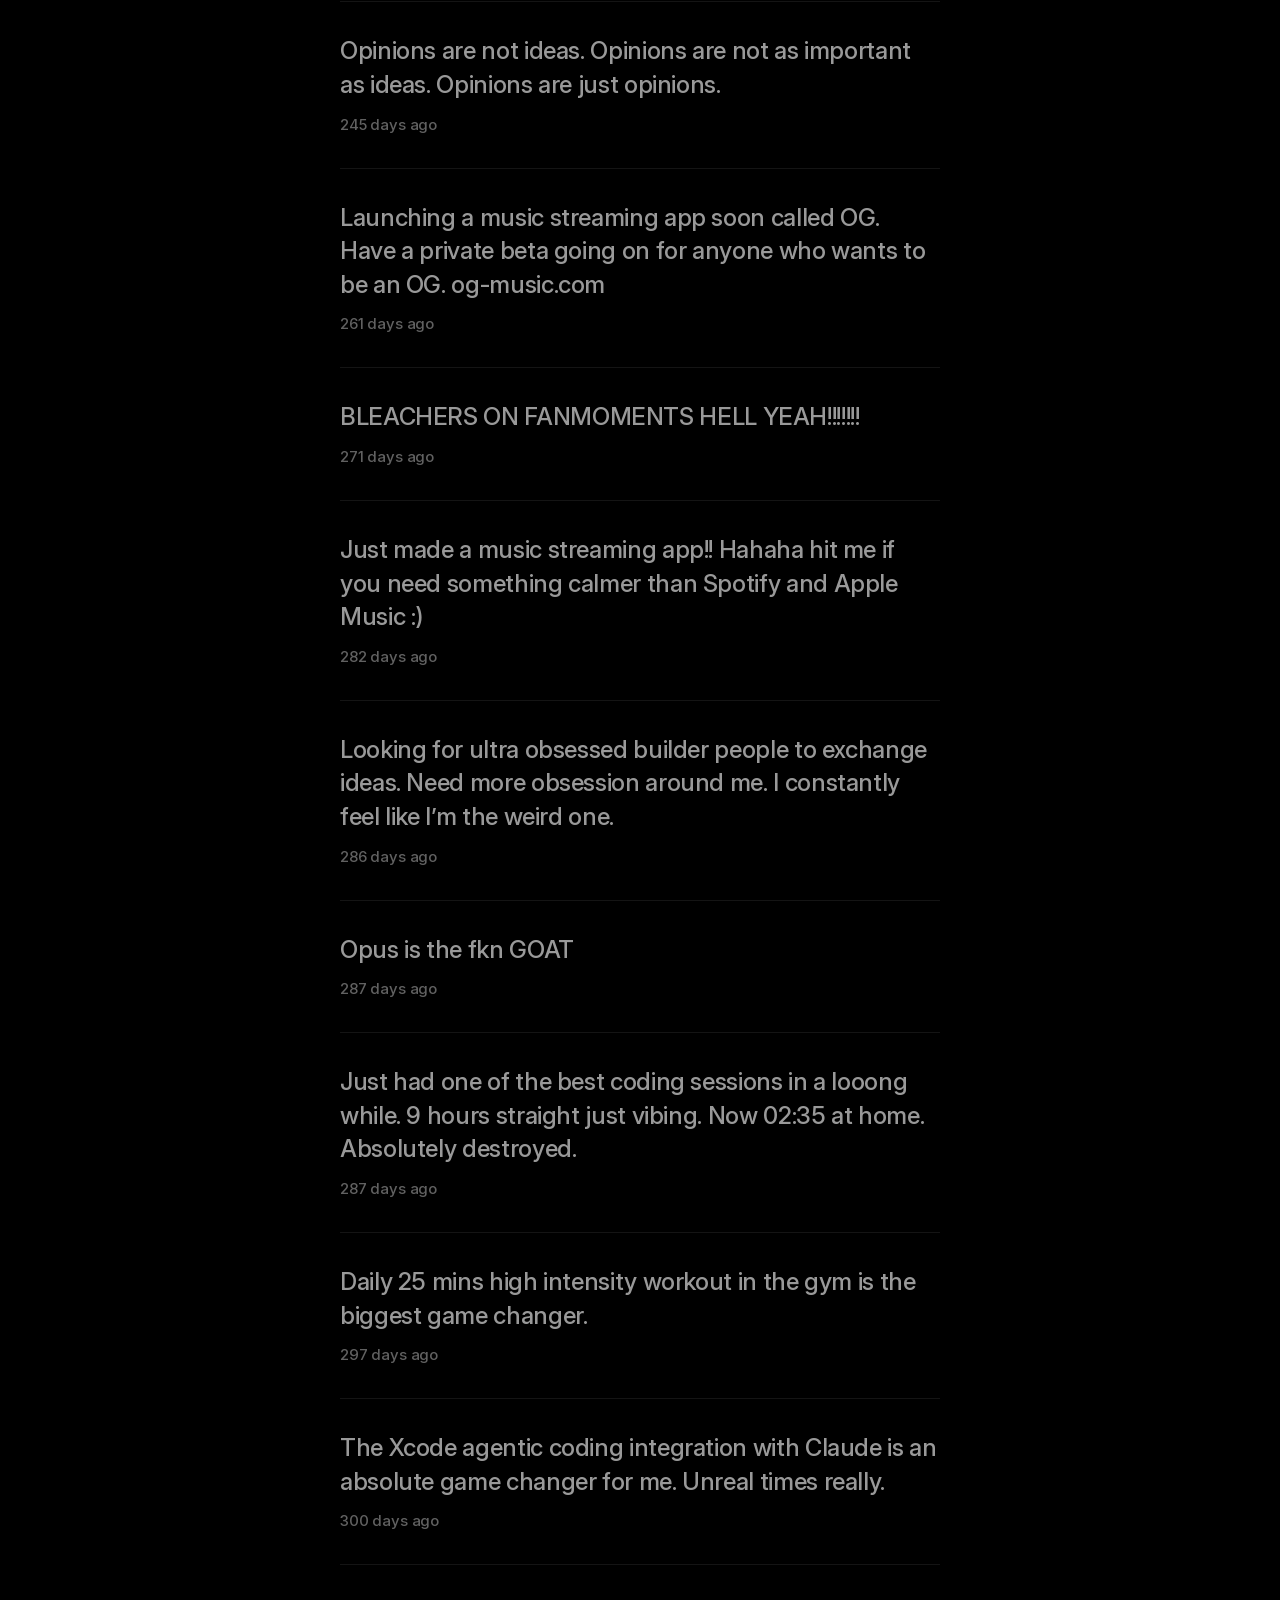
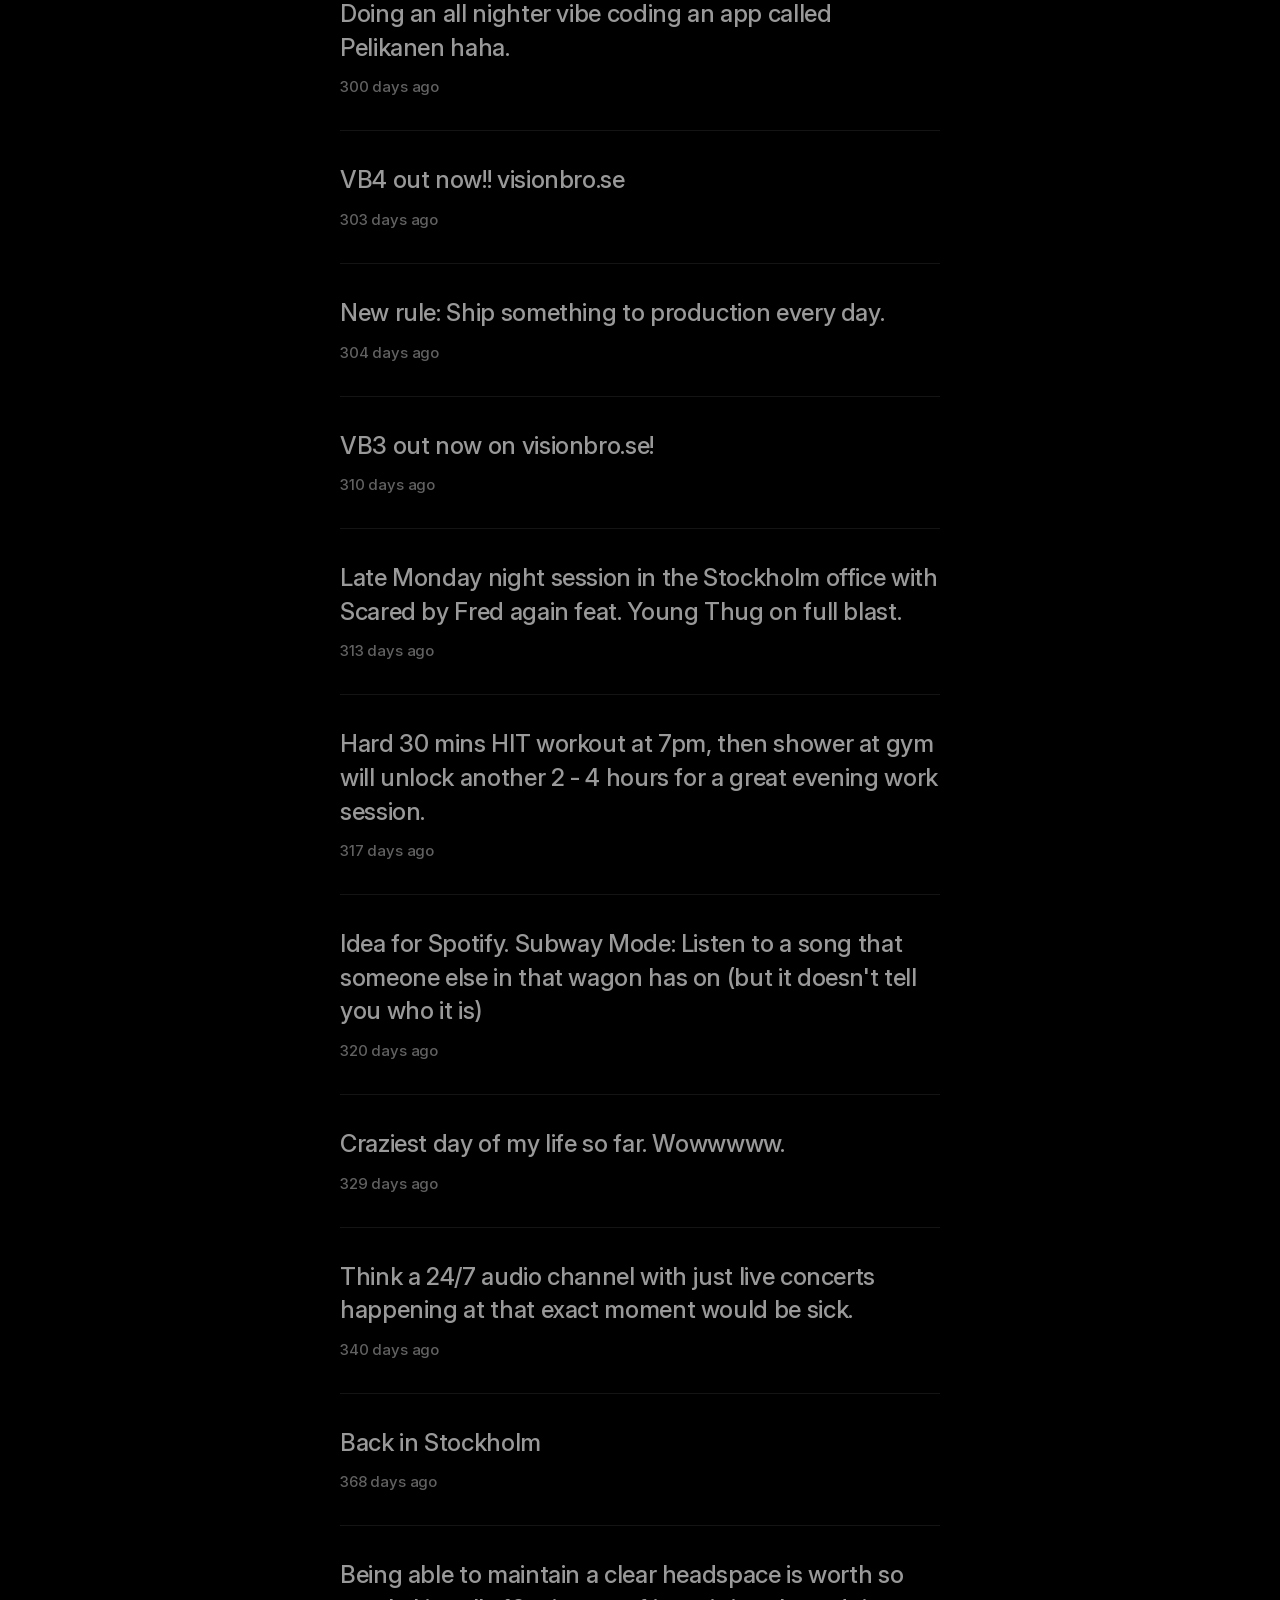
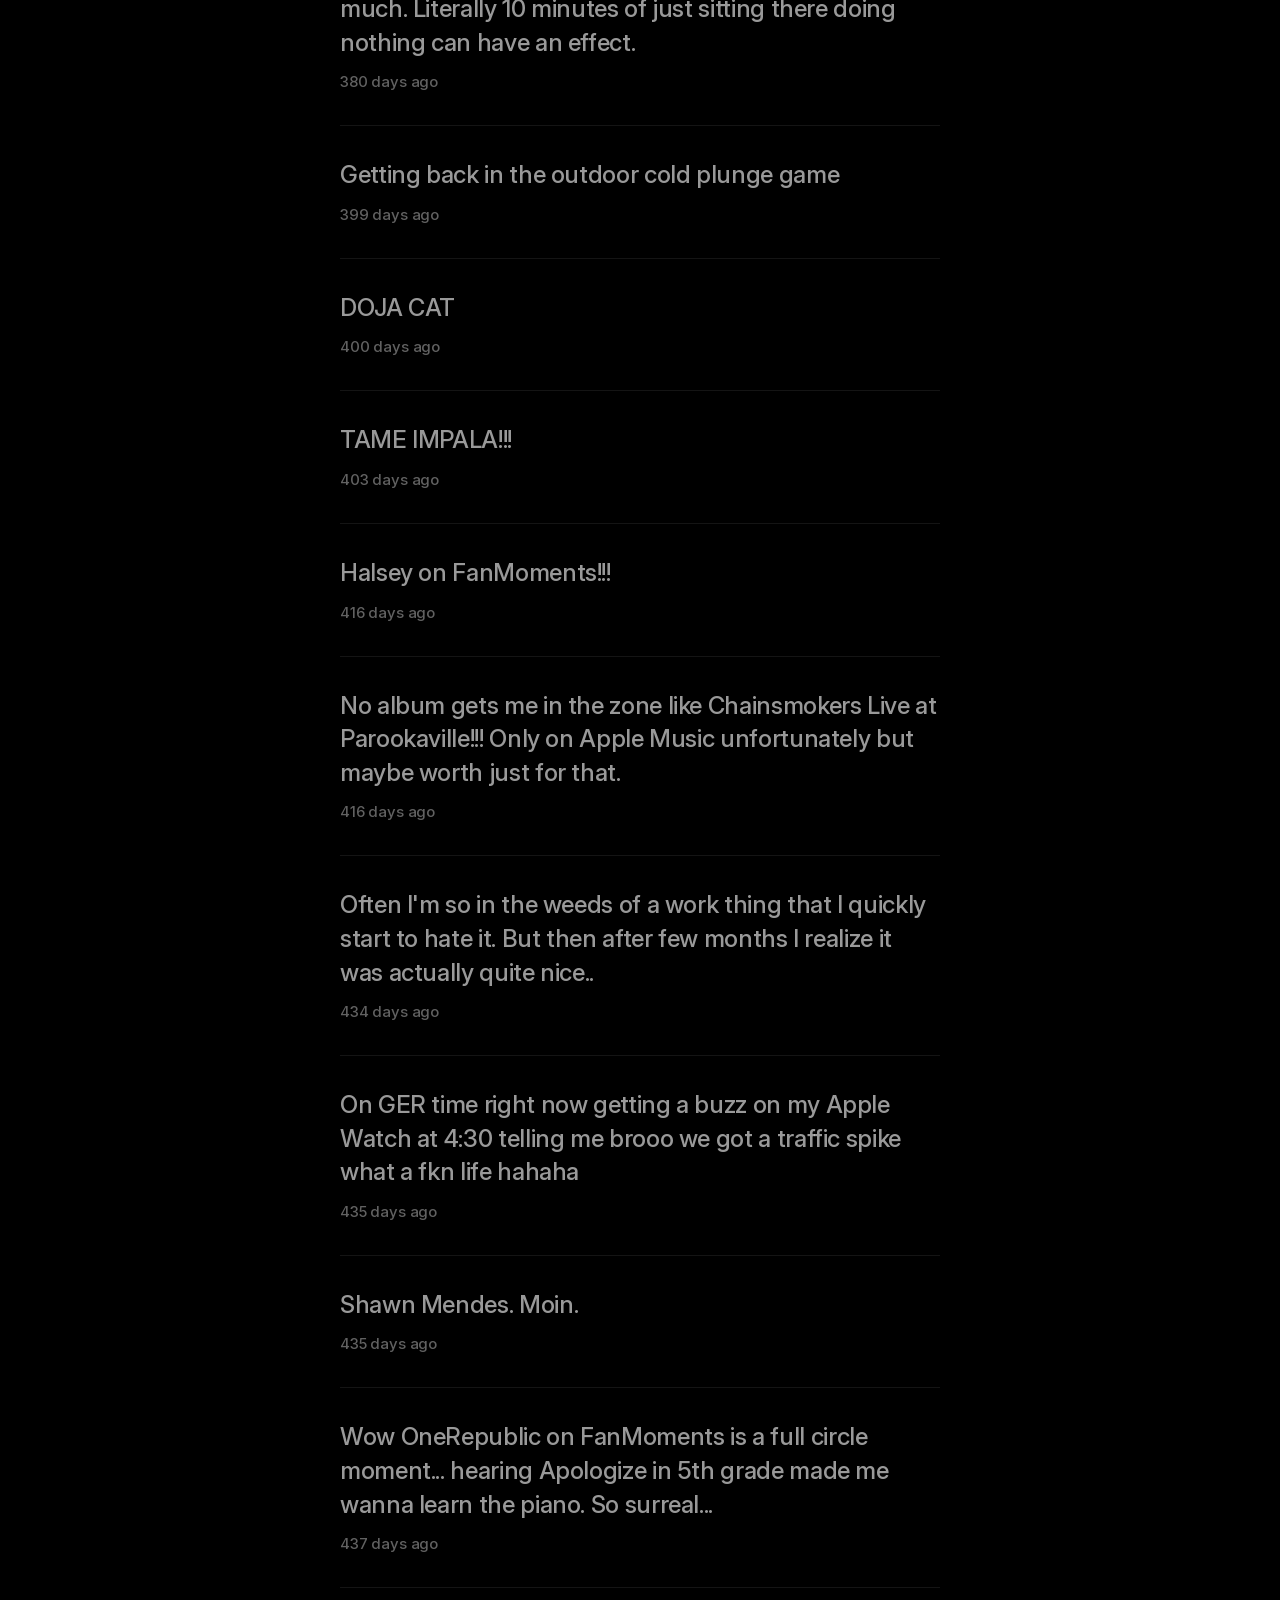
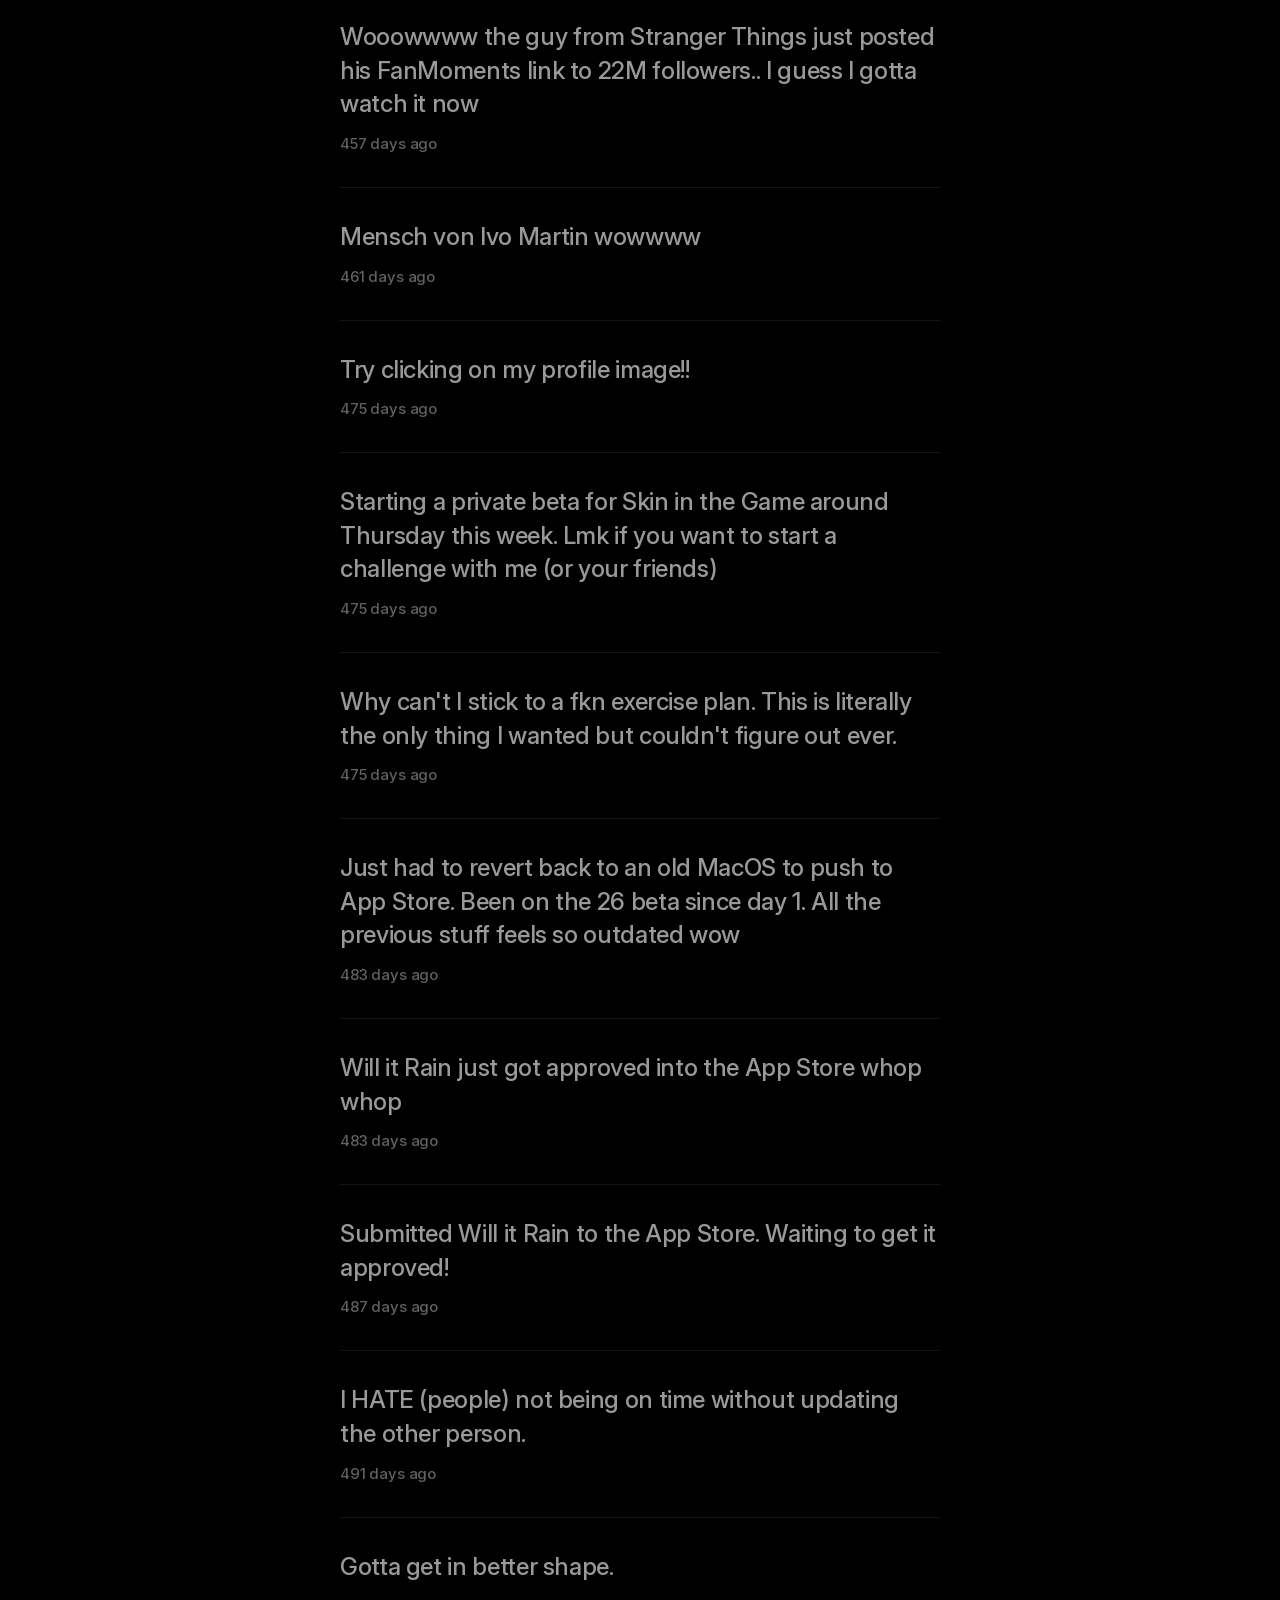
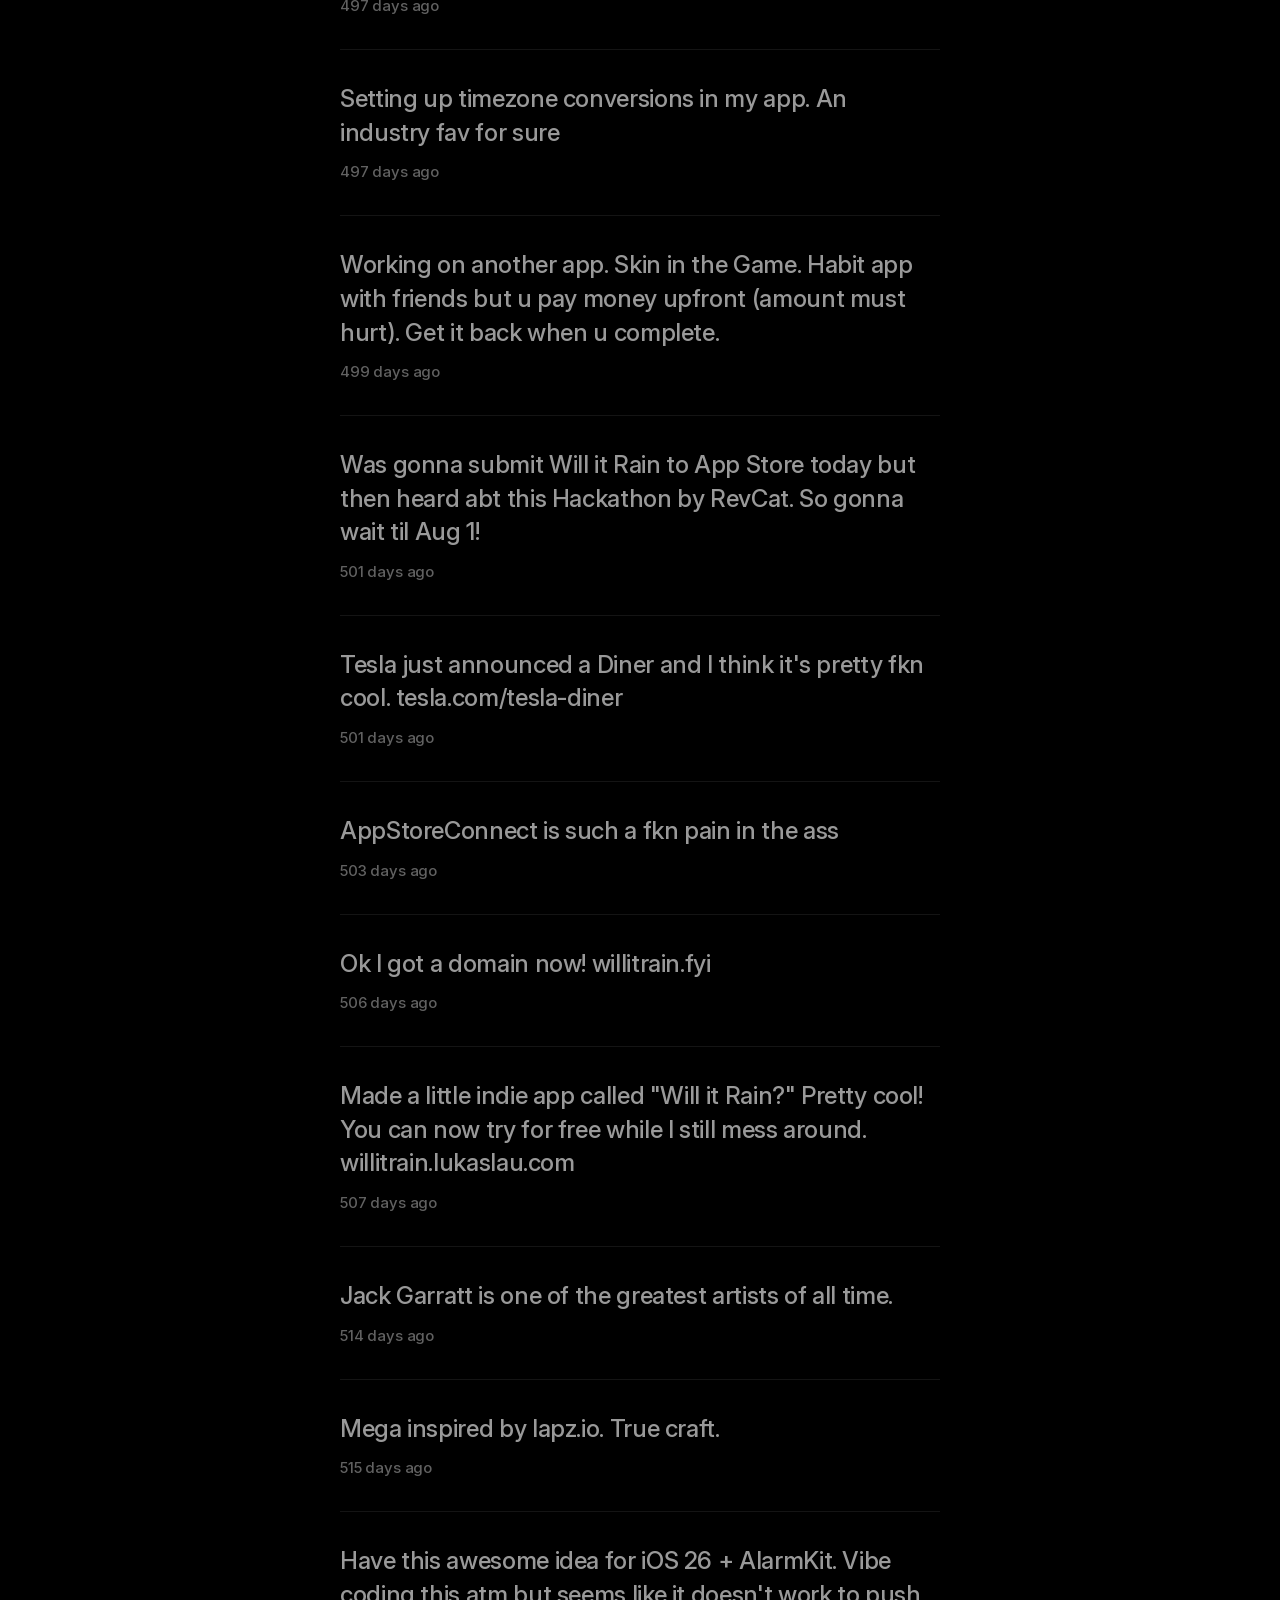
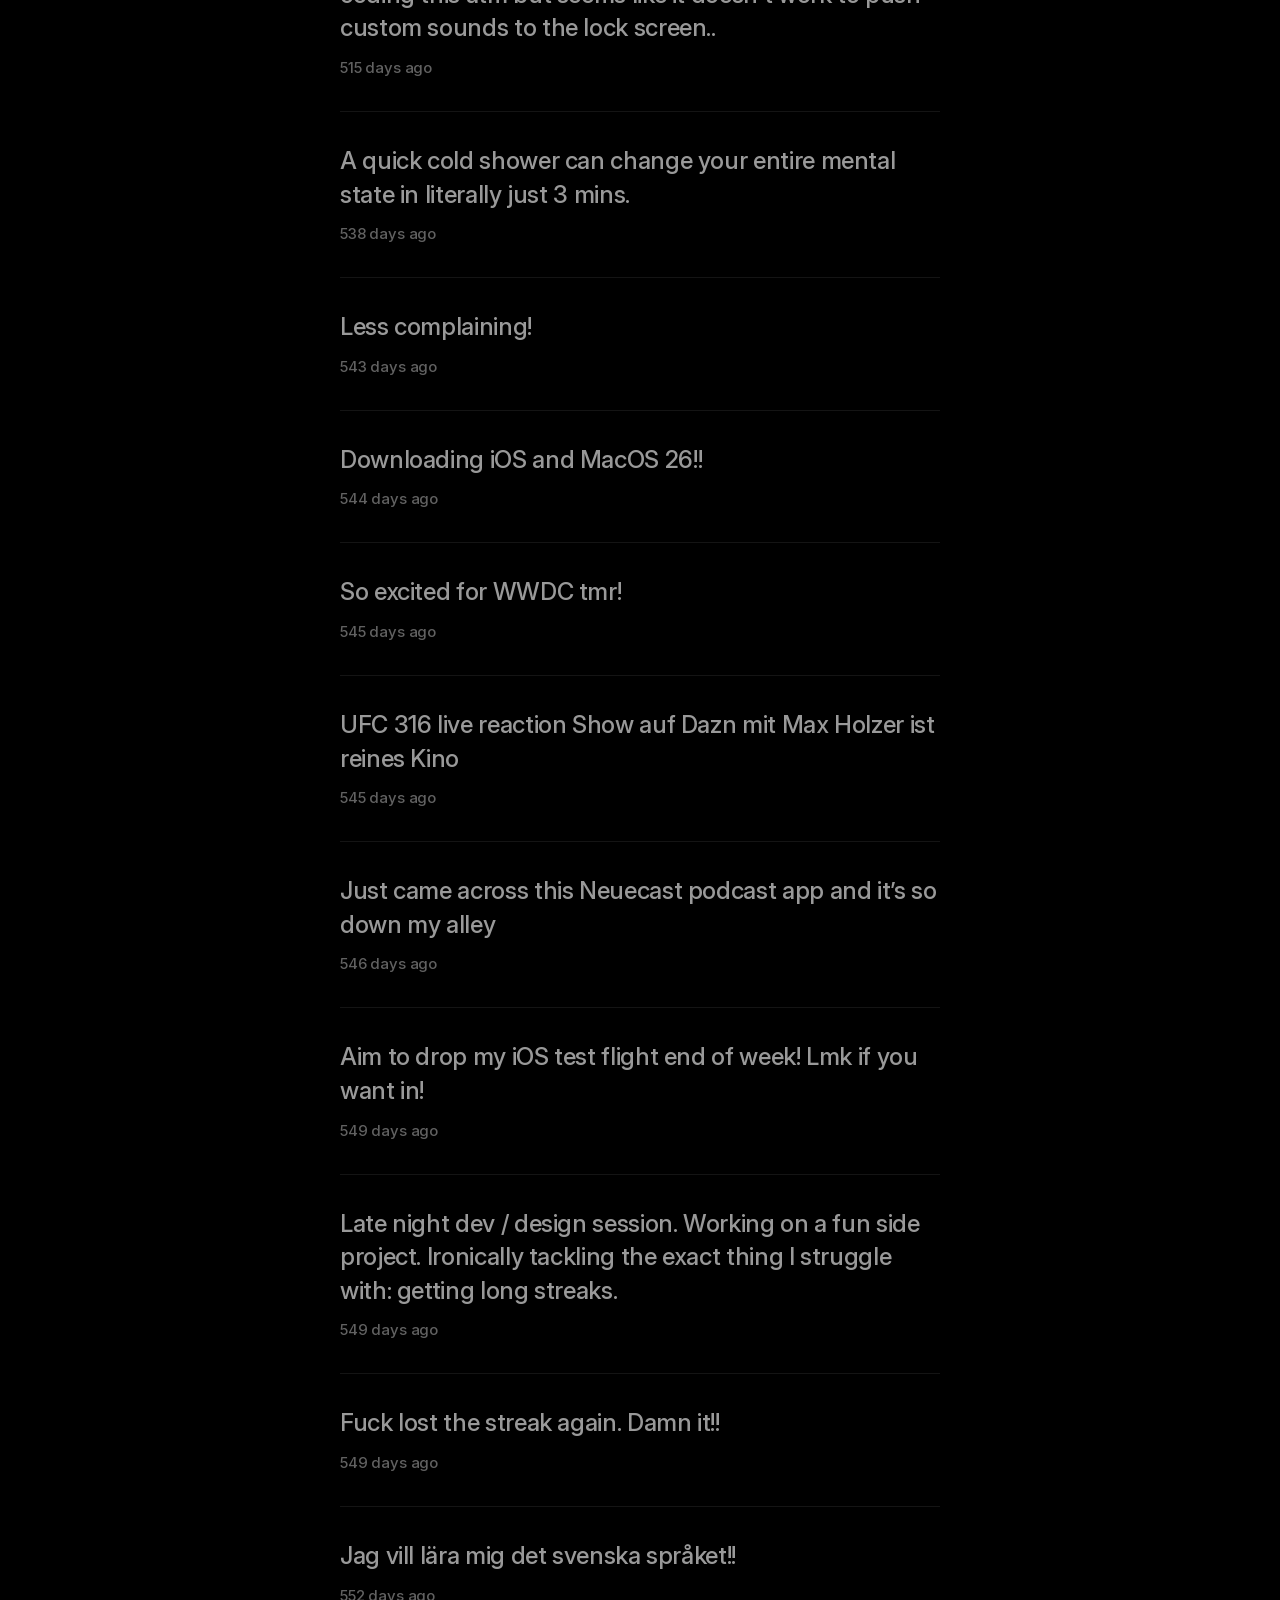
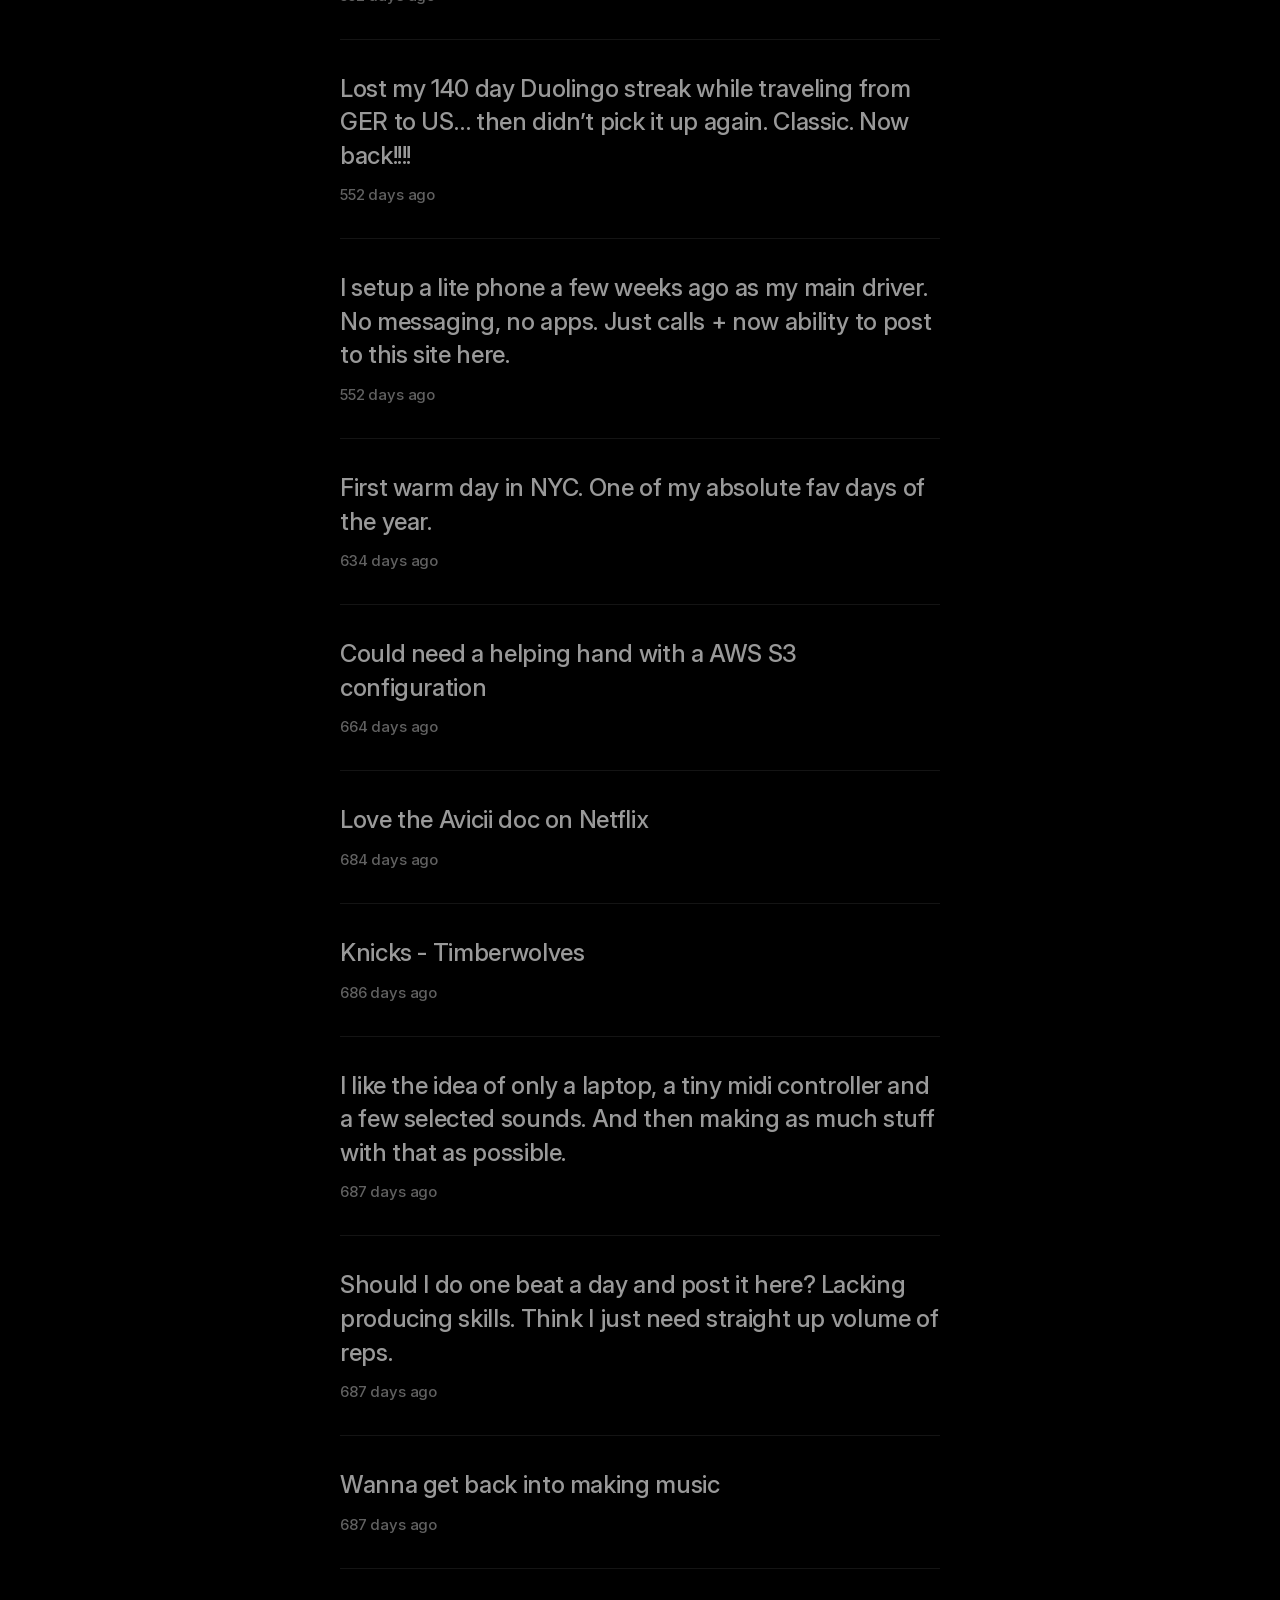
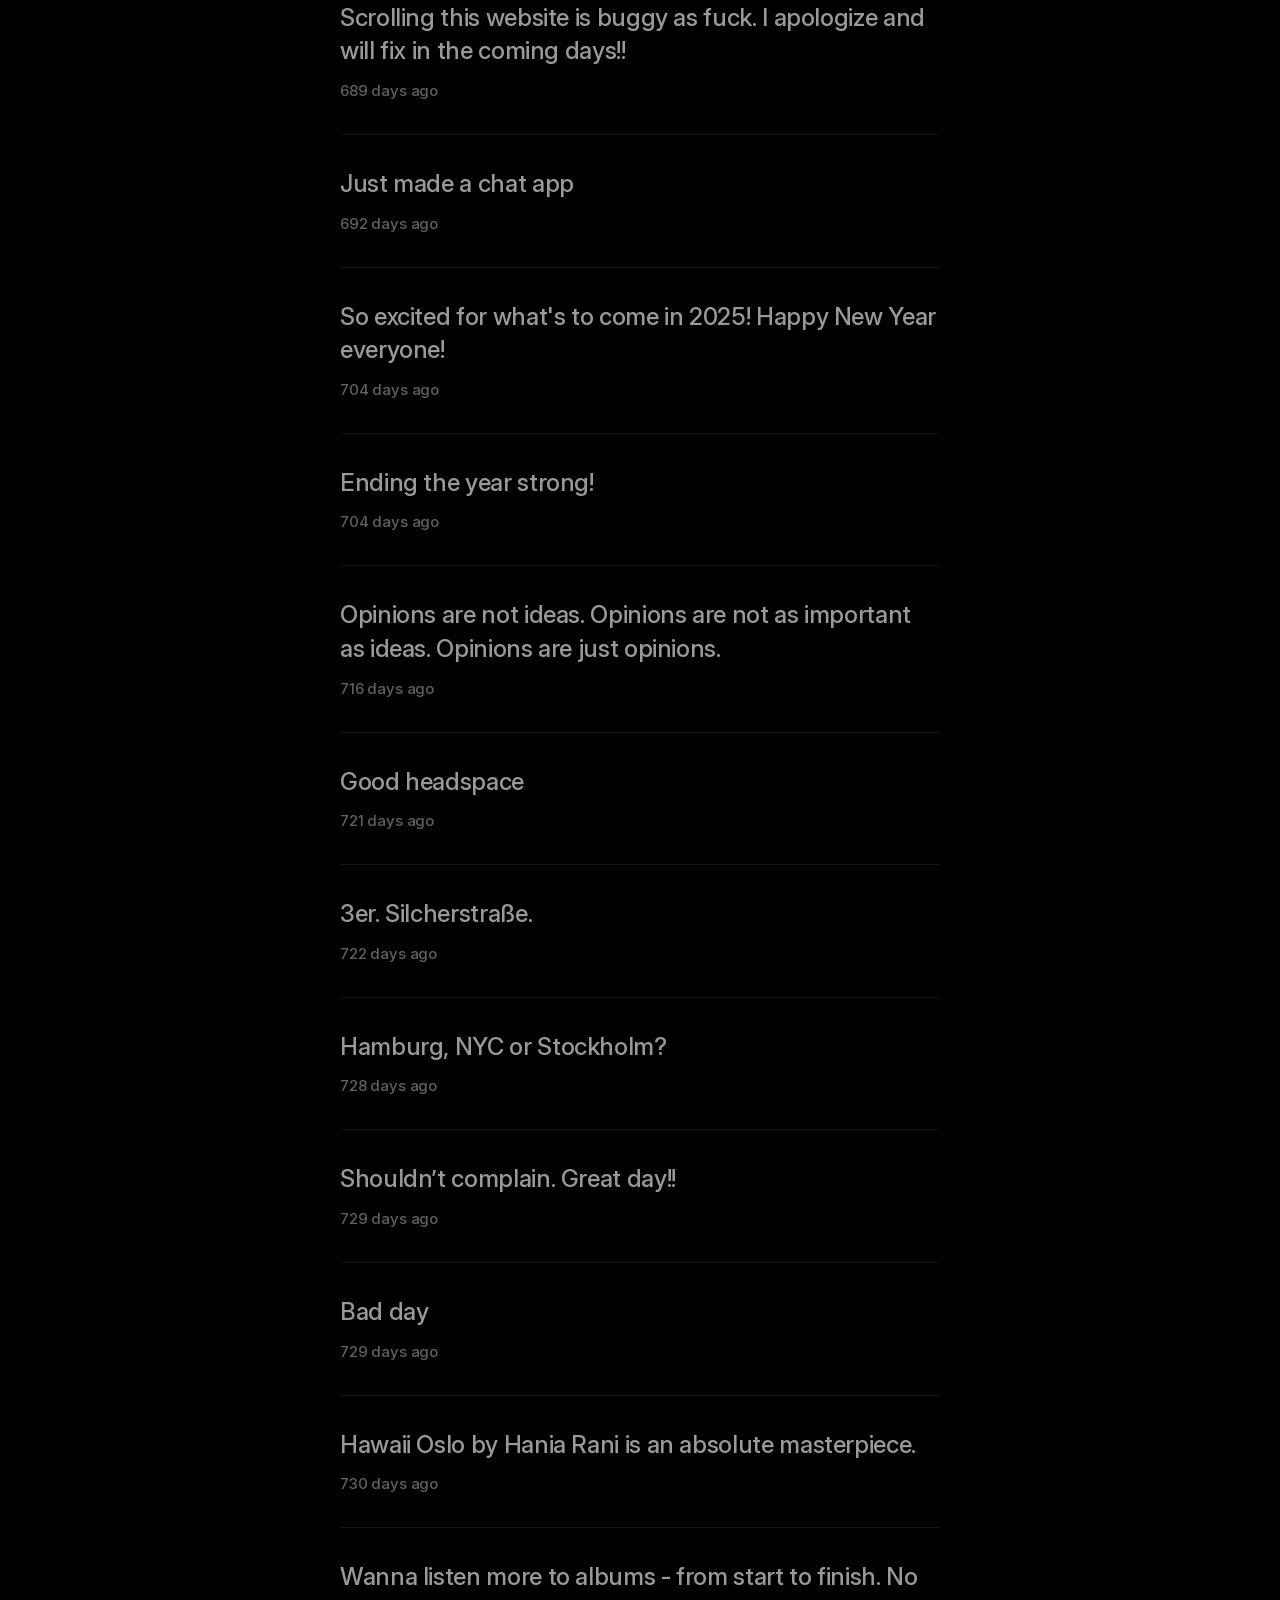
==== commit 75f43582: "Plainer feed and links, centred header that scrolls The latest post takes the other posts' size, sta" ====
--- a/index.html
+++ b/index.html
@@ -42,7 +42,7 @@
       <time datetime="2026-06-18T23:13:40Z">Jun 18, 2026</time>
     </article>
     <article class="post">
-      <p>King of the Block now on the App Store! hahaha feel free to check it out <a href="https://kingoftheblock.app" target="_blank" rel="noopener">https://kingoftheblock.app</a></p>
+      <p>King of the Block now on the App Store! hahaha feel free to check it out <a href="https://kingoftheblock.app" target="_blank" rel="noopener">kingoftheblock.app</a></p>
       <time datetime="2026-06-16T10:50:20Z">Jun 16, 2026</time>
     </article>
     <article class="post">
@@ -54,11 +54,11 @@
       <time datetime="2026-06-12T21:25:05Z">Jun 12, 2026</time>
     </article>
     <article class="post">
-      <p><a href="https://youtu.be/sxC3Fg98AKE?si=UqBysG75jD7DnN2E" target="_blank" rel="noopener">https://youtu.be/sxC3Fg98AKE?si=UqBysG75jD7DnN2E</a></p>
+      <p><a href="https://youtu.be/sxC3Fg98AKE?si=UqBysG75jD7DnN2E" target="_blank" rel="noopener">youtu.be/sxC3Fg98AKE?si=UqBysG75jD7DnN2E</a></p>
       <time datetime="2026-06-11T00:12:49Z">Jun 11, 2026</time>
     </article>
     <article class="post">
-      <p>Just submitted King of the Block to the App Store. <a href="https://kingoftheblock.app" target="_blank" rel="noopener">https://kingoftheblock.app</a></p>
+      <p>Just submitted King of the Block to the App Store. <a href="https://kingoftheblock.app" target="_blank" rel="noopener">kingoftheblock.app</a></p>
       <time datetime="2026-06-11T00:12:05Z">Jun 11, 2026</time>
     </article>
     <article class="post">
@@ -114,7 +114,7 @@
       <time datetime="2026-04-04T12:39:02Z">Apr 4, 2026</time>
     </article>
     <article class="post">
-      <p>Launching a music streaming app soon called OG. Have a private beta going on for anyone who wants to be an OG. <a href="https://og-music.com" target="_blank" rel="noopener">https://og-music.com</a></p>
+      <p>Launching a music streaming app soon called OG. Have a private beta going on for anyone who wants to be an OG. <a href="https://og-music.com" target="_blank" rel="noopener">og-music.com</a></p>
       <time datetime="2026-03-19T18:06:51Z">Mar 19, 2026</time>
     </article>
     <article class="post">
@@ -150,7 +150,7 @@
       <time datetime="2026-02-08T01:44:56Z">Feb 8, 2026</time>
     </article>
     <article class="post">
-      <p>VB4 out now!! <a href="https://visionbro.se" target="_blank" rel="noopener">https://visionbro.se</a></p>
+      <p>VB4 out now!! <a href="https://visionbro.se" target="_blank" rel="noopener">visionbro.se</a></p>
       <time datetime="2026-02-05T01:18:59Z">Feb 5, 2026</time>
     </article>
     <article class="post">
@@ -158,7 +158,7 @@
       <time datetime="2026-02-04T11:52:54Z">Feb 4, 2026</time>
     </article>
     <article class="post">
-      <p>VB3 out now on <a href="https://visionbro.se" target="_blank" rel="noopener">https://visionbro.se</a>!</p>
+      <p>VB3 out now on <a href="https://visionbro.se" target="_blank" rel="noopener">visionbro.se</a>!</p>
       <time datetime="2026-01-29T01:25:53Z">Jan 29, 2026</time>
     </article>
     <article class="post">
@@ -278,7 +278,7 @@
       <time datetime="2025-07-22T19:24:12Z">Jul 22, 2025</time>
     </article>
     <article class="post">
-      <p>Tesla just announced a Diner and I think it's pretty fkn cool. <a href="https://tesla.com/tesla-diner" target="_blank" rel="noopener">https://tesla.com/tesla-diner</a></p>
+      <p>Tesla just announced a Diner and I think it's pretty fkn cool. <a href="https://tesla.com/tesla-diner" target="_blank" rel="noopener">tesla.com/tesla-diner</a></p>
       <time datetime="2025-07-22T00:15:40Z">Jul 22, 2025</time>
     </article>
     <article class="post">
@@ -286,7 +286,7 @@
       <time datetime="2025-07-20T17:50:02Z">Jul 20, 2025</time>
     </article>
     <article class="post">
-      <p>Ok I got a domain now! <a href="https://willitrain.fyi" target="_blank" rel="noopener">https://willitrain.fyi</a></p>
+      <p>Ok I got a domain now! <a href="https://willitrain.fyi" target="_blank" rel="noopener">willitrain.fyi</a></p>
       <time datetime="2025-07-17T13:22:55Z">Jul 17, 2025</time>
     </article>
     <article class="post">
@@ -562,7 +562,7 @@
       <time datetime="2024-10-27T21:49:21Z">Oct 27, 2024</time>
     </article>
     <article class="post">
-      <p>Testing automatic url detection in posts <a href="https://trysettar.com" target="_blank" rel="noopener">https://trysettar.com</a></p>
+      <p>Testing automatic url detection in posts <a href="https://trysettar.com" target="_blank" rel="noopener">trysettar.com</a></p>
       <time datetime="2024-10-27T18:06:10Z">Oct 27, 2024</time>
     </article>
     <article class="post">
--- a/assets/style.css
+++ b/assets/style.css
@@ -97,17 +97,14 @@
   outline-offset: 3px;
 }
 
-/* Floating header: avatar + pill nav, fixed top-left, like OG's
-   floating capsules over the black page */
+/* Header: avatar + pill nav in OG's capsules, centred at the top of the
+   page; it scrolls away with everything else */
 
 .site-header {
-  position: fixed;
-  top: 0;
-  left: 0;
-  z-index: 100;
-  padding: 20px;
+  padding: 40px 20px 0;
   display: flex;
   flex-direction: row;
+  justify-content: center;
   align-items: center;
   gap: 16px;
 }
@@ -123,8 +120,8 @@
 }
 
 .avatar {
-  width: 112px;
-  height: 112px;
+  width: 80px;
+  height: 80px;
   padding: 4px;
   cursor: pointer;
   flex-shrink: 0;
@@ -187,7 +184,7 @@
 .feed {
   width: var(--column);
   margin: 0 auto 200px;
-  padding-top: 300px;
+  padding-top: 64px;
 }
 
 .post {
@@ -215,13 +212,6 @@
 .post--latest {
   padding-top: 0;
   color: var(--text);
-  font-size: var(--display);
-  line-height: var(--display-lh);
-  letter-spacing: var(--display-ls);
-}
-
-.post--latest p {
-  margin-bottom: 16px;
 }
 
 .pin-label {
@@ -240,7 +230,7 @@
 .about {
   width: var(--column);
   margin: 0 auto 120px;
-  padding-top: 130px;
+  padding-top: 64px;
   color: var(--secondary);
   font-size: var(--body);
   line-height: var(--body-lh);
@@ -252,19 +242,21 @@
   overflow-wrap: break-word;
 }
 
-/* Until the centred column clears the fixed header, it starts below it */
-@media (max-width: 1279px) {
-  .about {
-    padding-top: 205px;
-  }
-}
-
-/* Links in text: white on the grey; the underline shows on hover */
+/* Links in text: white on the grey (the feed's take the post's colour);
+   the underline shows on hover */
+
+.about a,
+.doc a {
+  color: var(--text);
+}
+
+.post a {
+  color: inherit;
+}
 
 .post a,
 .about a,
 .doc a {
-  color: var(--text);
   text-decoration: underline;
   text-decoration-color: transparent;
   text-decoration-thickness: 1px;
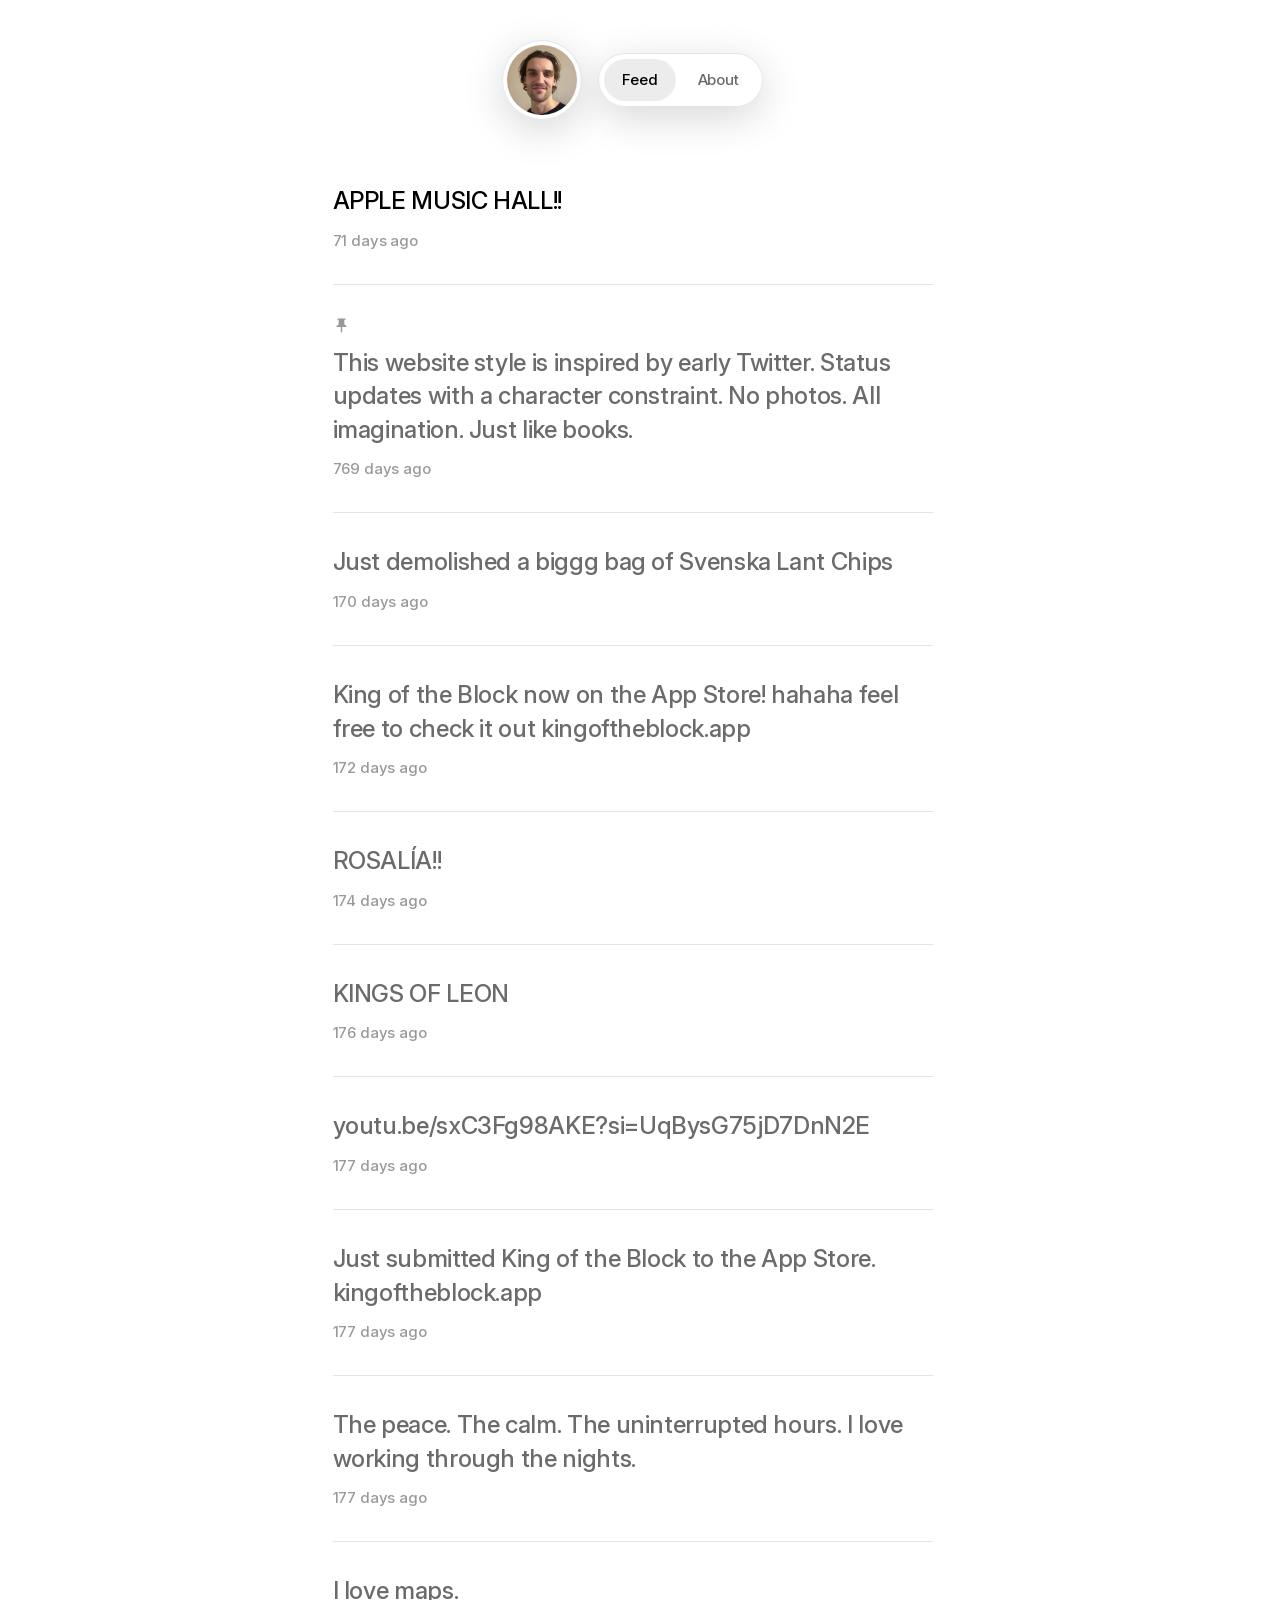
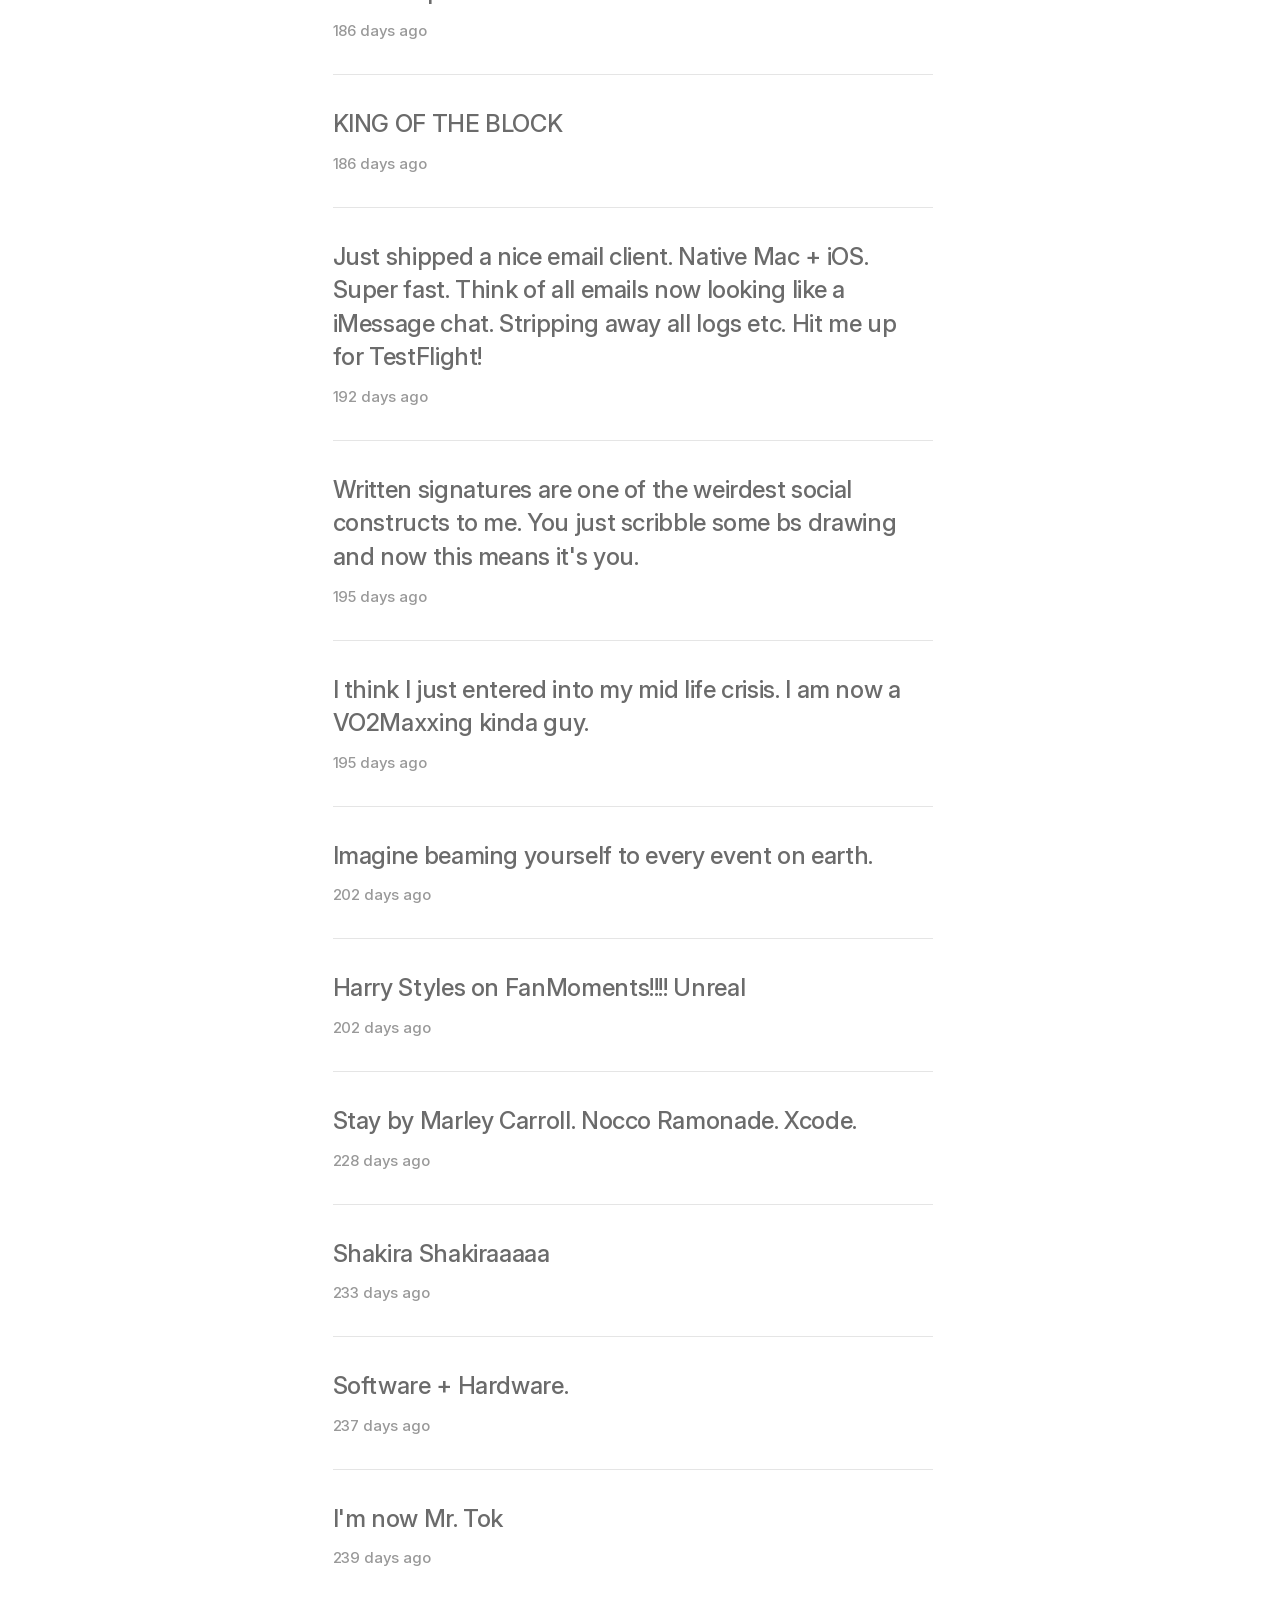
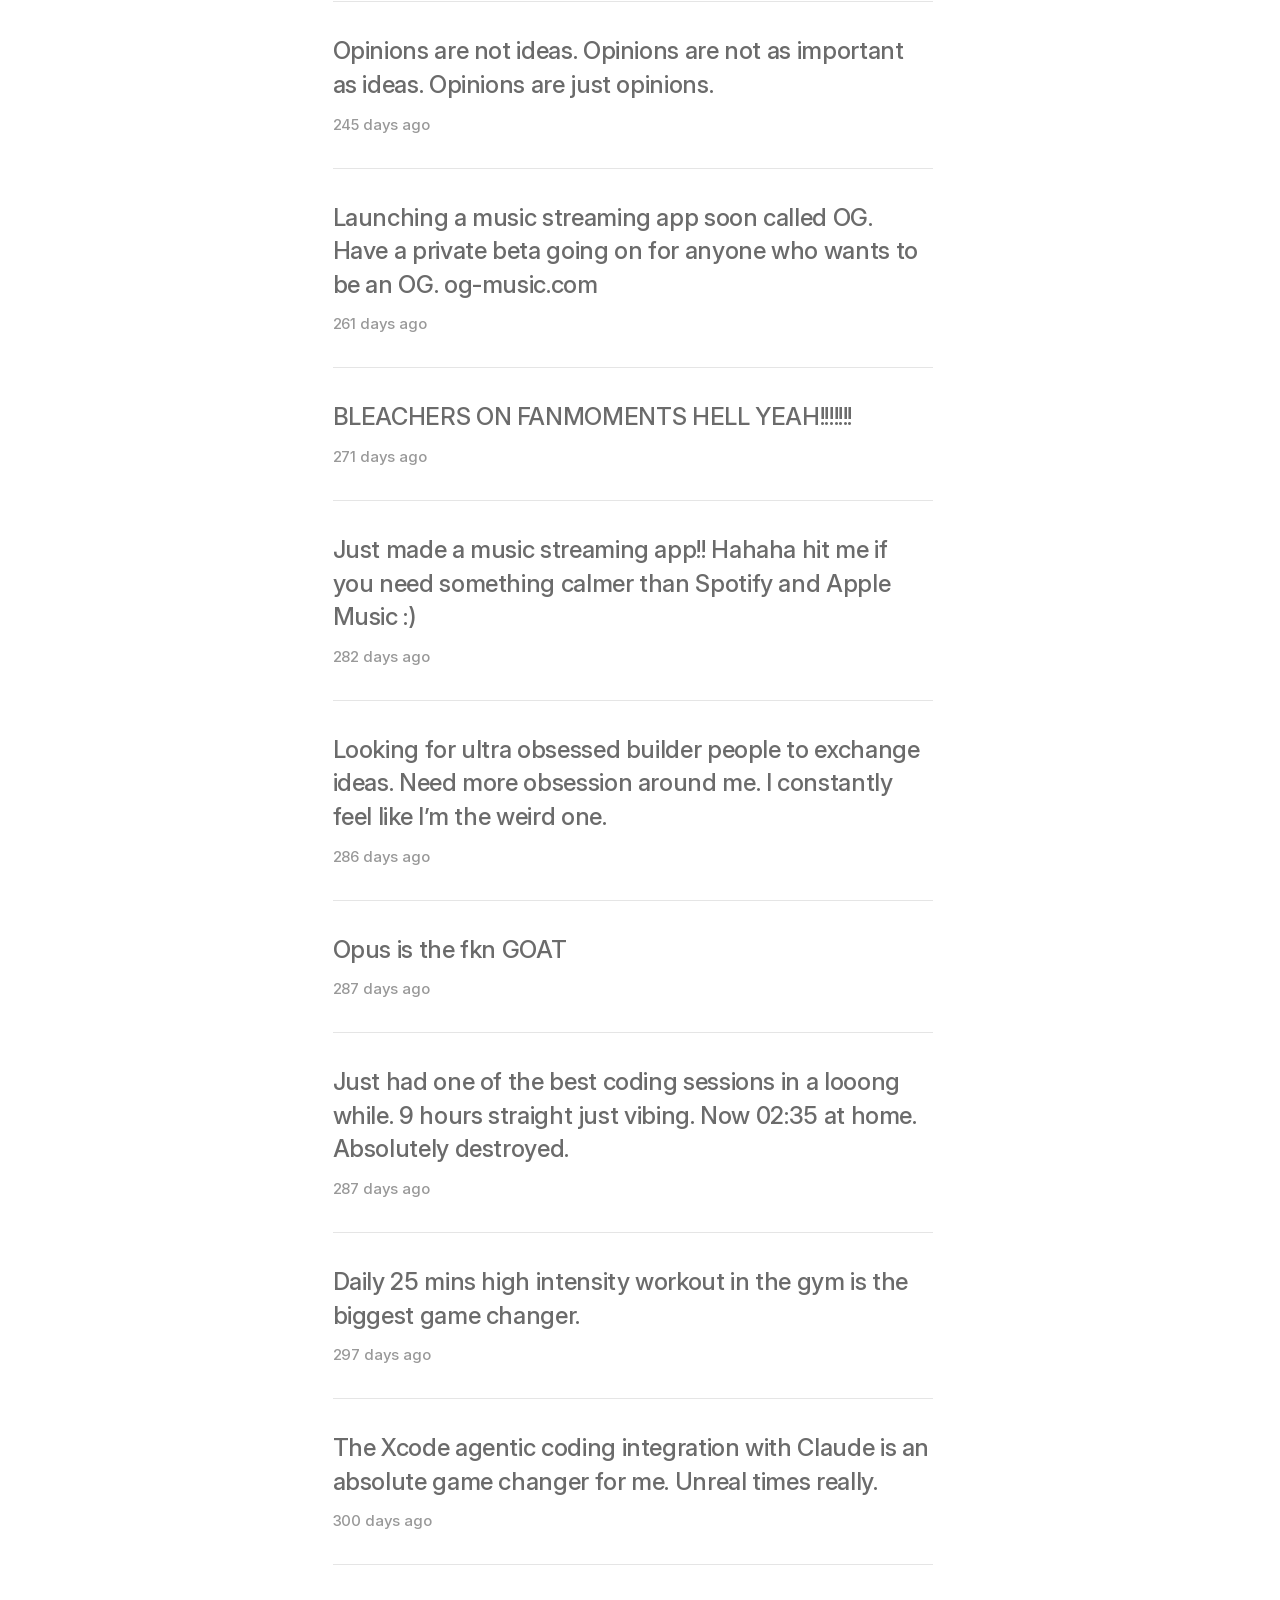
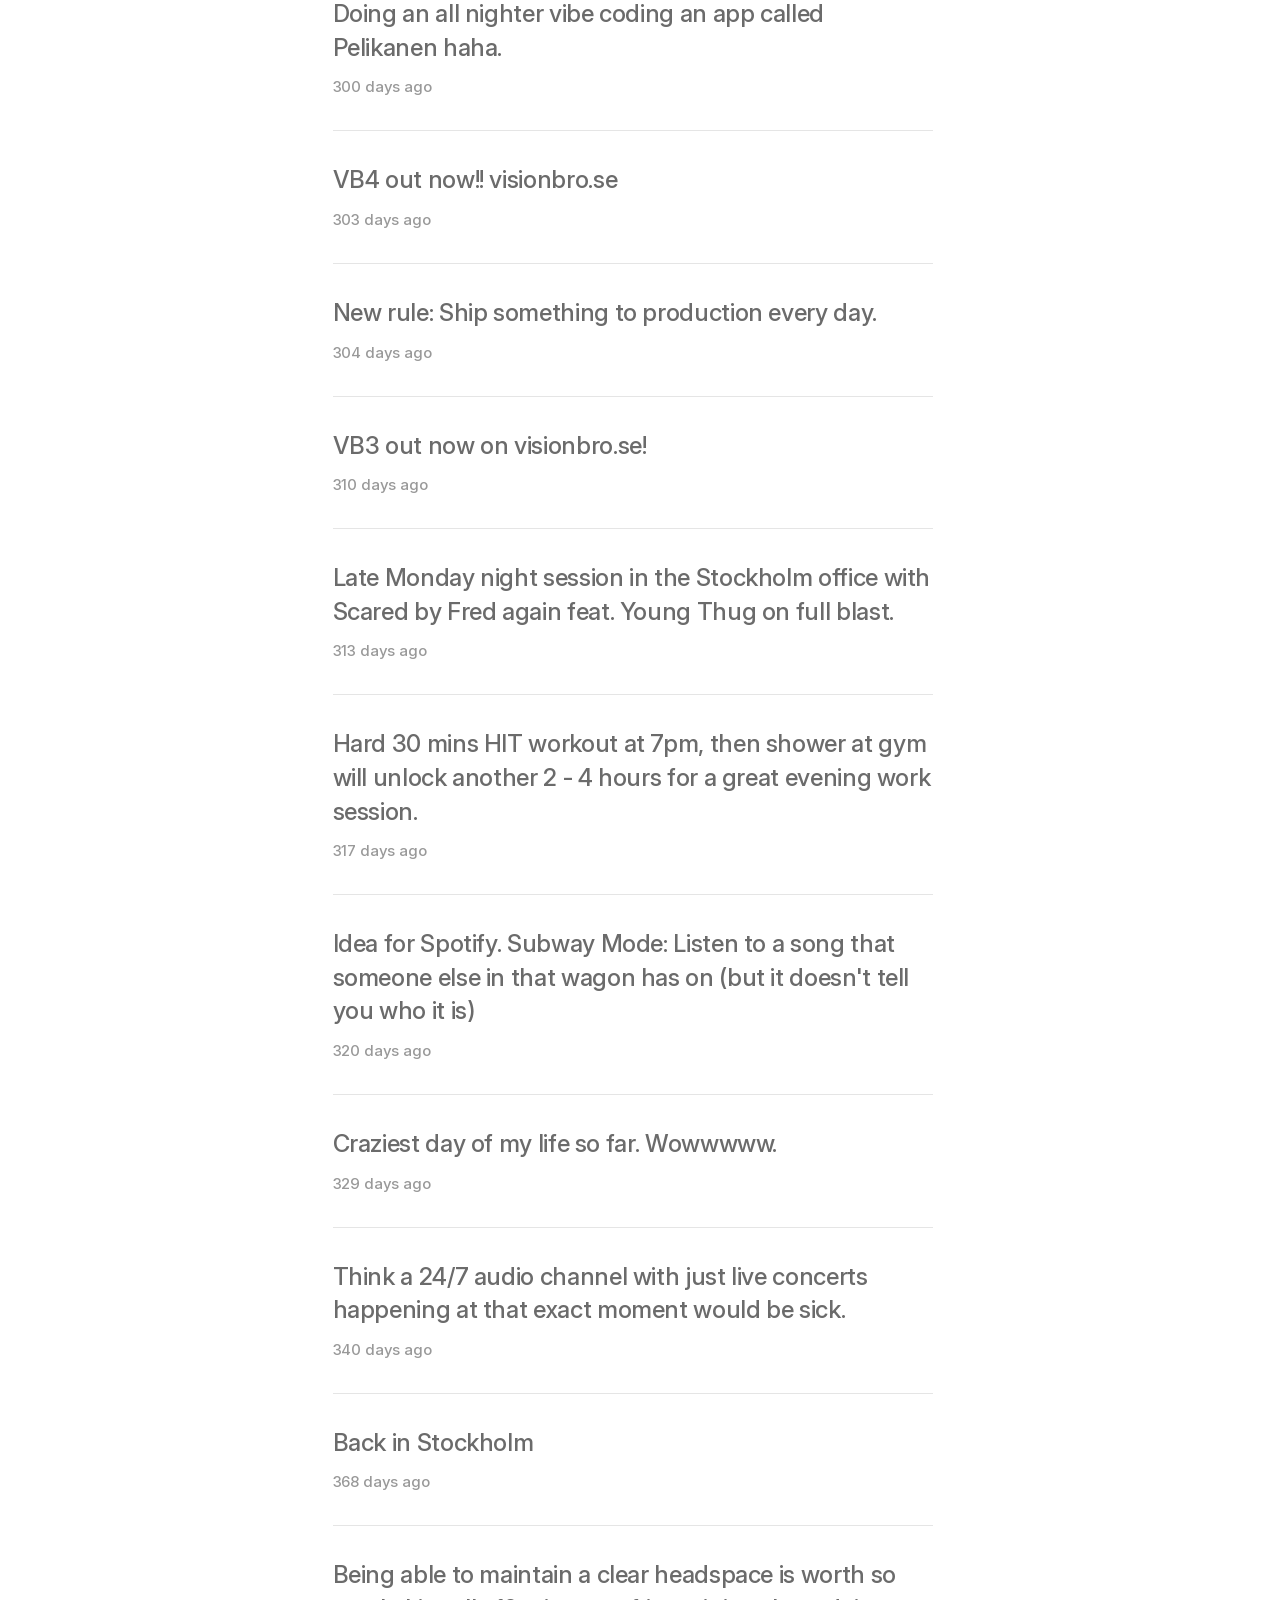
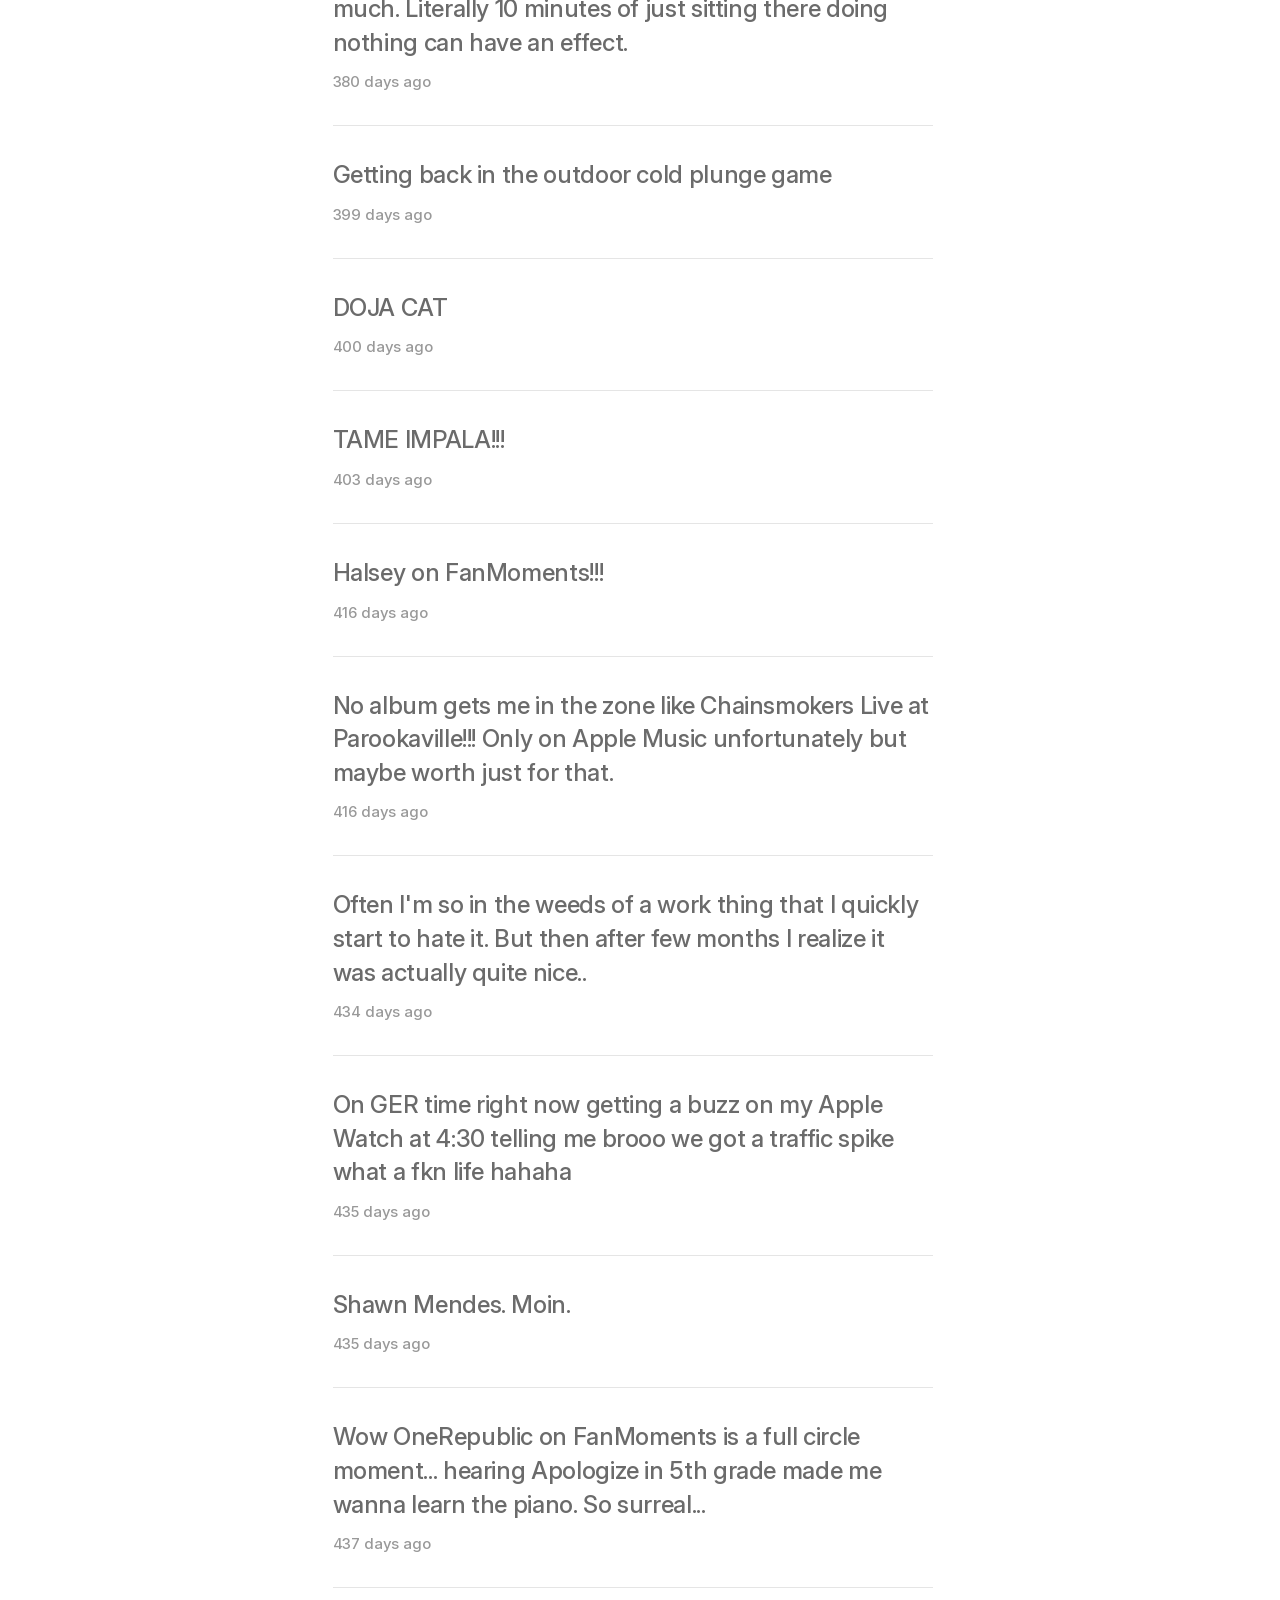
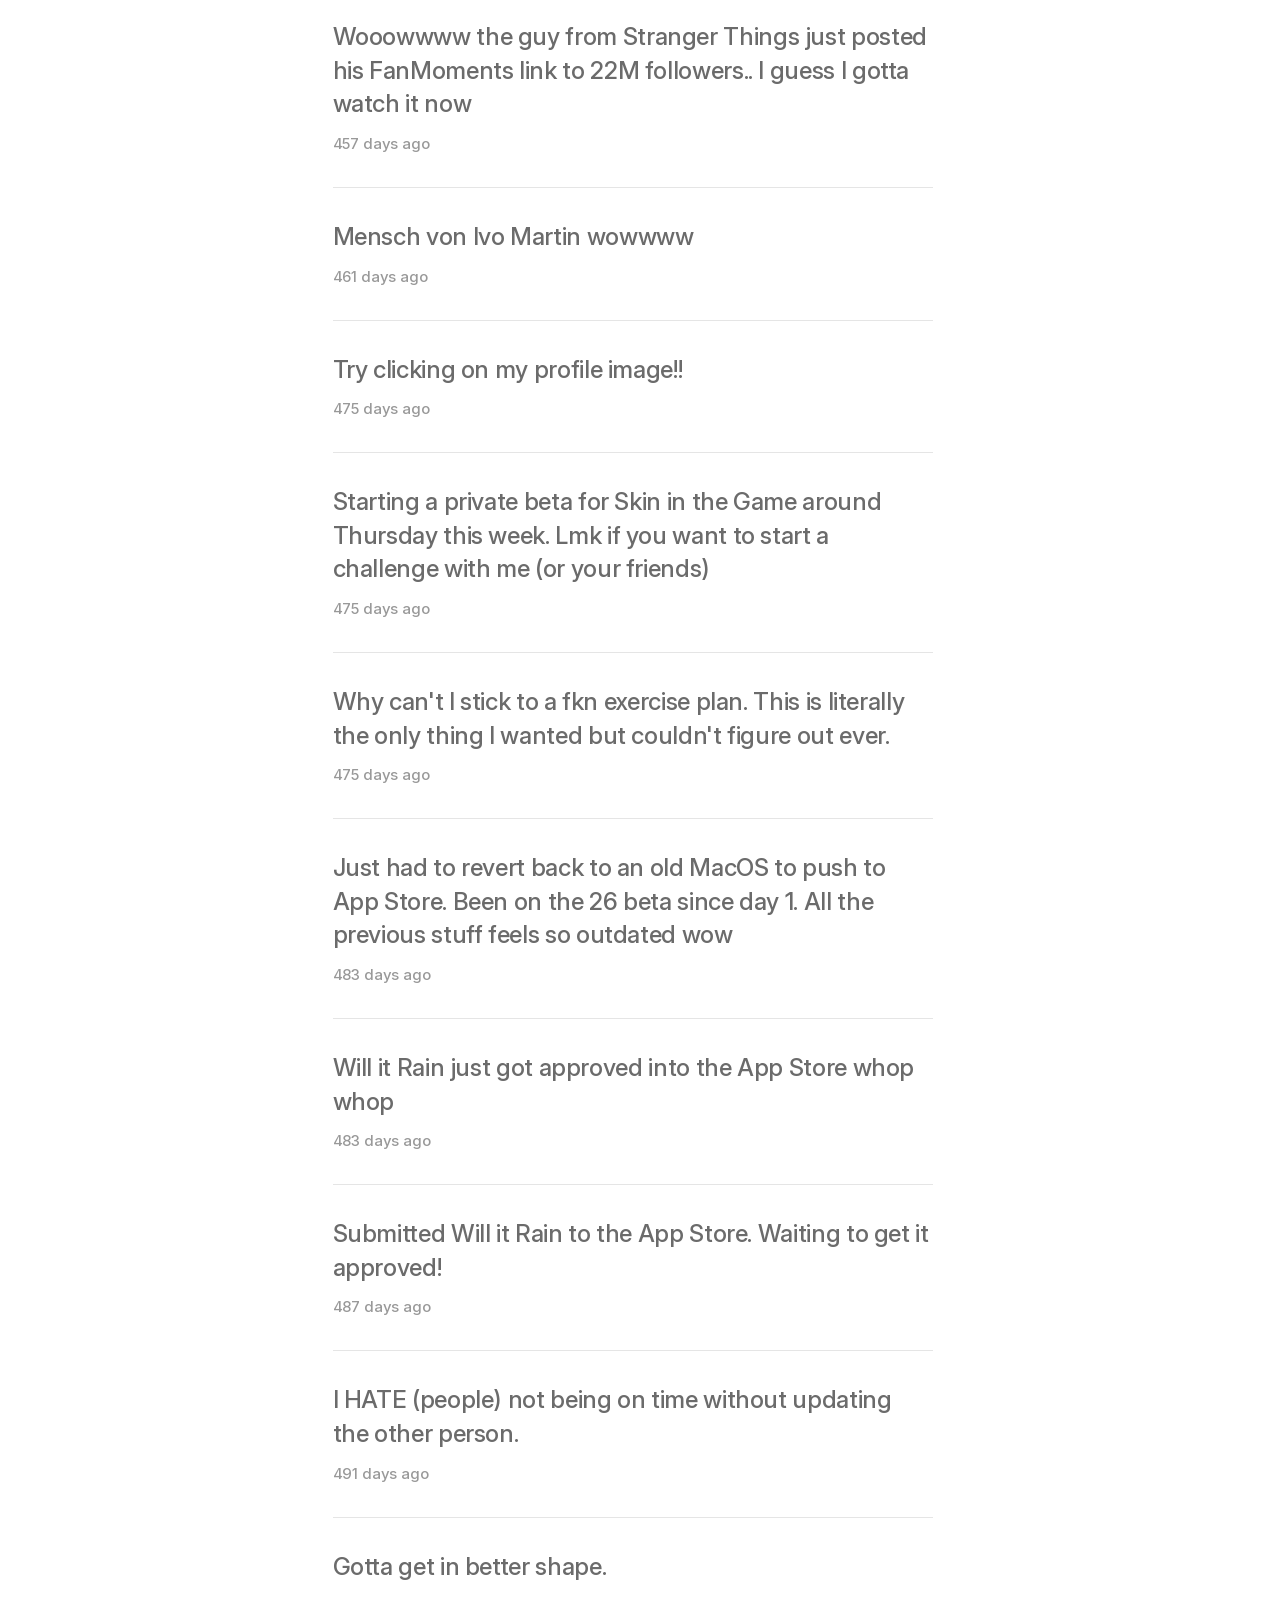
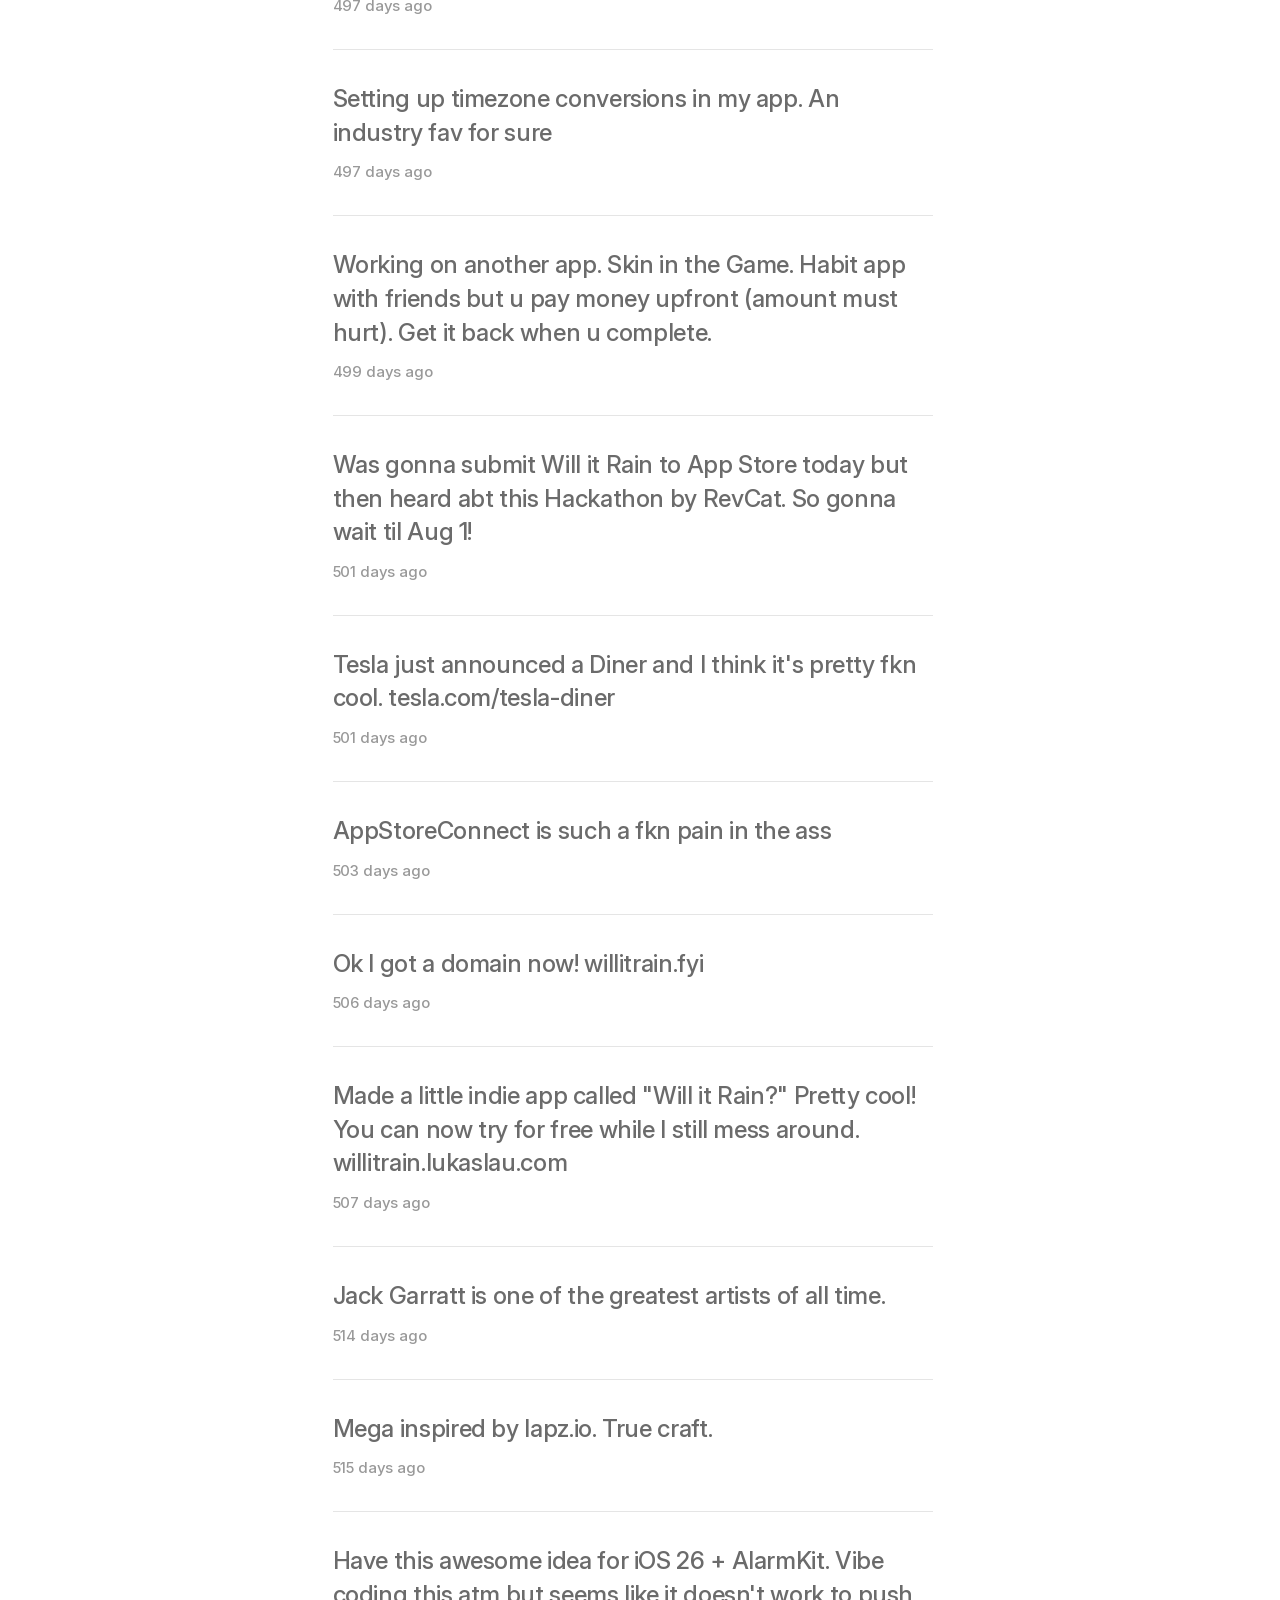
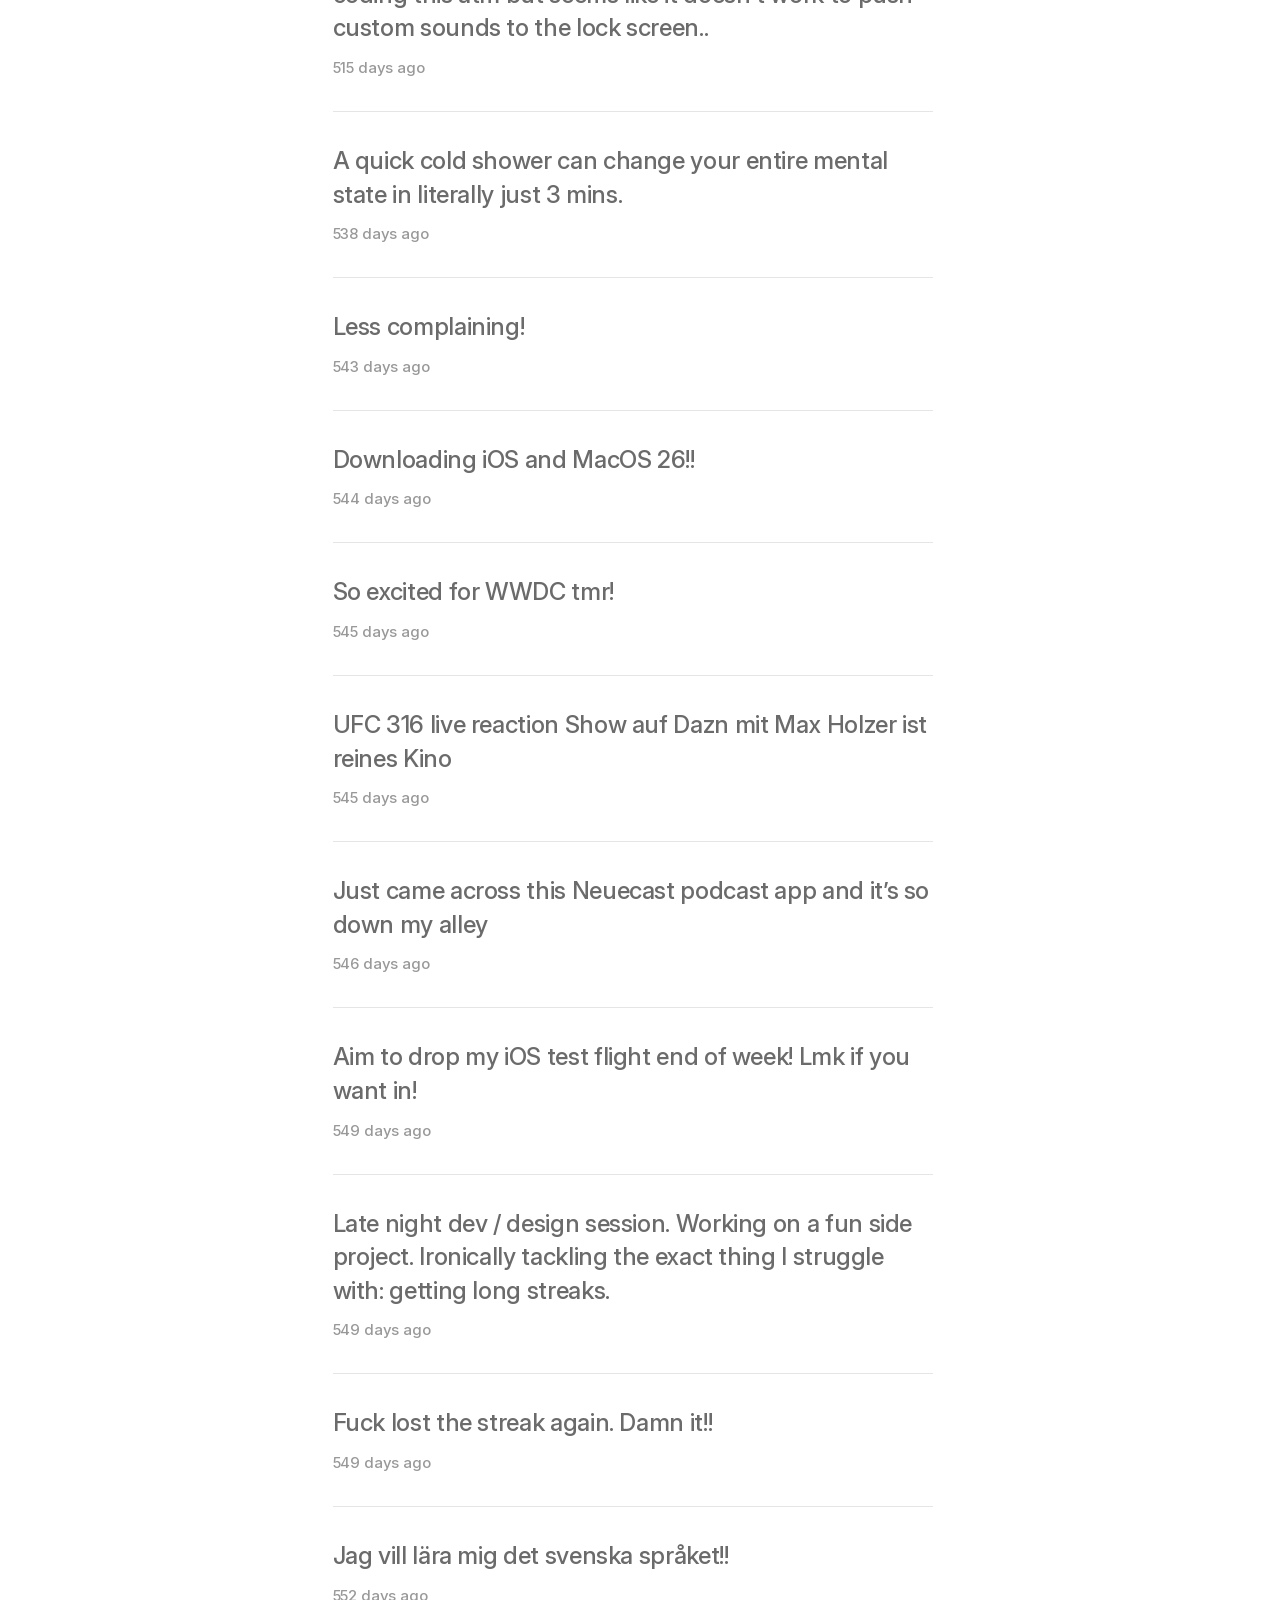
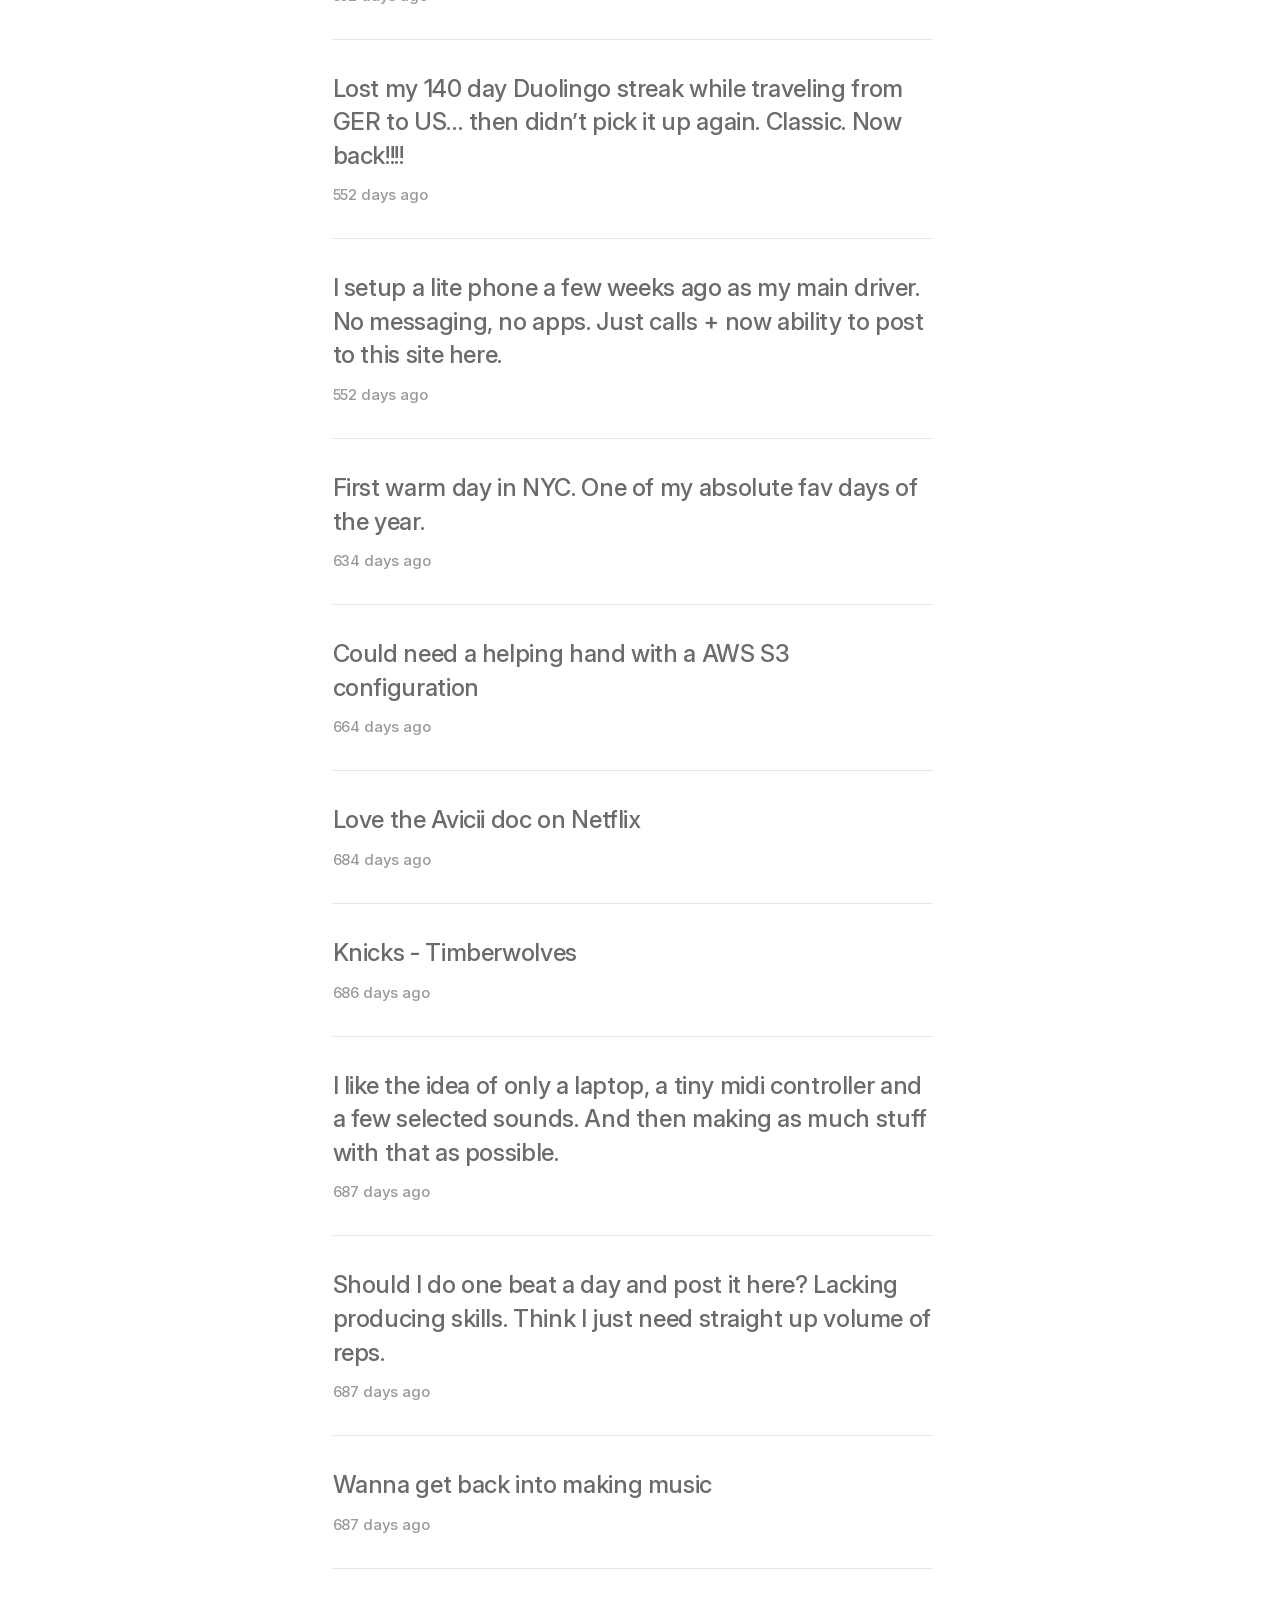
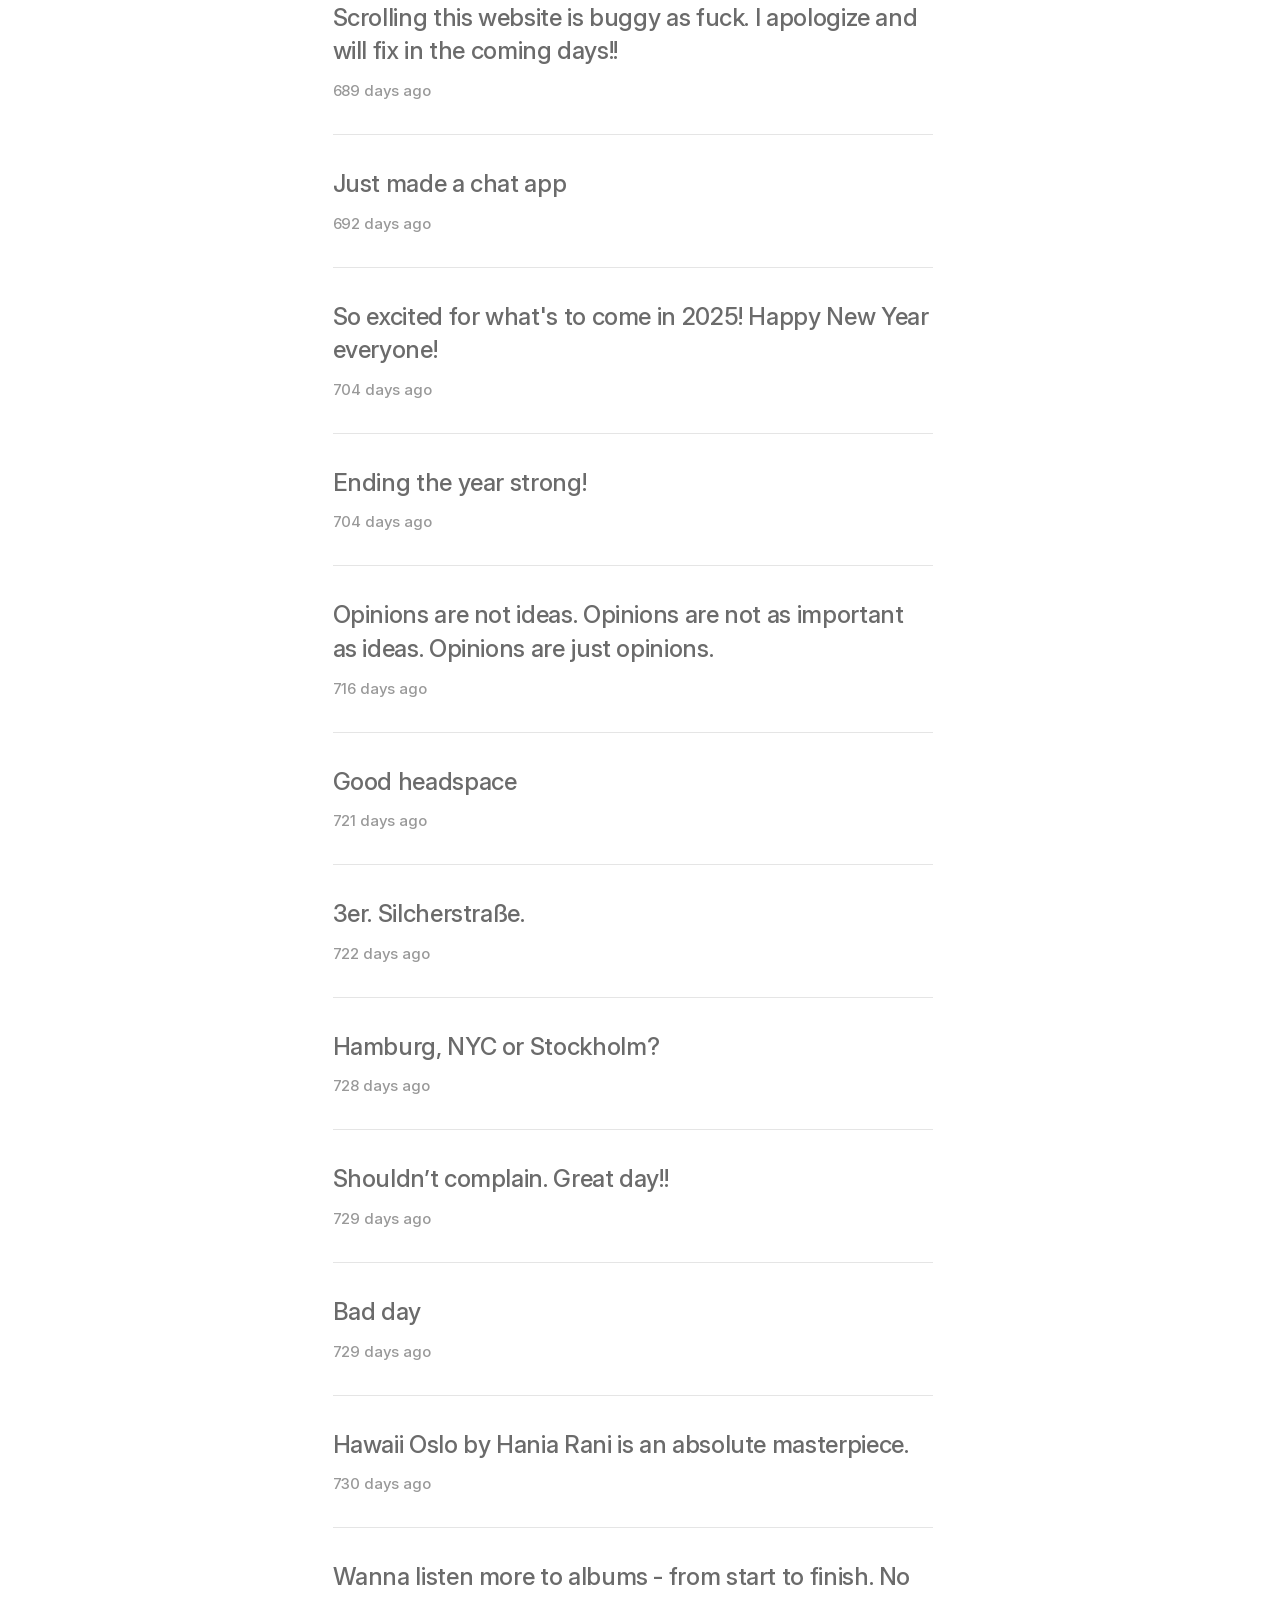
==== commit 81cb7a3c: "Smooth switching between Feed and About Pages crossfade, the header holds still and the nav pill sli" ====
--- a/index.html
+++ b/index.html
@@ -15,6 +15,7 @@
   <link rel="icon" type="image/png" href="assets/favicon.png">
   <link rel="preload" href="assets/fonts/inter-latin.woff2" as="font" type="font/woff2" crossorigin>
   <link rel="stylesheet" href="assets/style.css">
+  <link rel="prefetch" href="about/">
 </head>
 <body>
   <header class="site-header">
@@ -22,7 +23,7 @@
       <img src="assets/avatar.jpg" alt="Lukas Lau" width="100" height="100">
     </button>
     <nav class="site-nav">
-      <a href="./" aria-current="page">Feed</a>
+      <a href="./" aria-current="page"><span class="nav-pill"></span>Feed</a>
       <a href="about/">About</a>
     </nav>
   </header>
--- a/assets/style.css
+++ b/assets/style.css
@@ -19,9 +19,10 @@
   unicode-range: U+0100-02BA, U+02BD-02C5, U+02C7-02CC, U+02CE-02D7, U+02DD-02FF, U+0304, U+0308, U+0329, U+1D00-1DBF, U+1E00-1E9F, U+1EF2-1EFF, U+2020, U+20A0-20AB, U+20AD-20C4, U+2113, U+2C60-2C7F, U+A720-A7FF;
 }
 
-/* OG's black, always (as OG Music and og-music.com) */
+/* OG's black by night, white by day, as the device is set (values from the
+   apps' shared Theme.swift) */
 :root {
-  color-scheme: dark;
+  color-scheme: dark light;
 
   --bg: #000;
   --text: #fff;
@@ -56,6 +57,22 @@
   --column: min(600px, calc(100% - 72px));
 }
 
+@media (prefers-color-scheme: light) {
+  :root {
+    --bg: #fff;
+    --text: #000;
+    --secondary: #6b6b6b;
+    --tertiary: #999;
+    --hairline: rgba(0, 0, 0, 0.1);
+    --underline: rgba(0, 0, 0, 0.5);
+    --hover: rgba(0, 0, 0, 0.06);
+    --selected: rgba(0, 0, 0, 0.075);
+    --glass: rgba(255, 255, 255, 0.72);
+    --shadow: rgba(0, 0, 0, 0.16);
+    --focus: rgba(0, 0, 0, 0.6);
+  }
+}
+
 @media (max-width: 539px) {
   :root {
     --body: 21px;
@@ -75,6 +92,11 @@
   background: var(--bg);
 }
 
+/* Same centre on every page, whether or not it scrolls */
+html {
+  scrollbar-gutter: stable;
+}
+
 body {
   font-family: var(--font);
   font-weight: 500;
@@ -101,6 +123,7 @@
    page; it scrolls away with everything else */
 
 .site-header {
+  view-transition-name: site-header;
   padding: 40px 20px 0;
   display: flex;
   flex-direction: row;
@@ -145,6 +168,7 @@
 }
 
 .site-nav a {
+  position: relative;
   display: block;
   padding: 10px 18px;
   border-radius: 100px;
@@ -164,6 +188,16 @@
 
 .site-nav a[aria-current="page"] {
   color: var(--text);
+  background: none;
+}
+
+/* The current page's pill, its own element so it can slide between tabs */
+.nav-pill {
+  view-transition-name: nav-pill;
+  position: absolute;
+  inset: 0;
+  z-index: -1;
+  border-radius: 100px;
   background: var(--selected);
 }
 
@@ -351,10 +385,6 @@
   animation: settle var(--page) both;
 }
 
-.site-header {
-  animation: fade var(--page) both;
-}
-
 @keyframes settle {
   from {
     opacity: 0;
@@ -362,10 +392,23 @@
   }
 }
 
-@keyframes fade {
-  from {
-    opacity: 0;
-  }
+/* Moving between pages: the page crossfades, the header stays put and the
+   pill slides to the other tab on OG's spring. Browsers without this just
+   load the next page and its column settles in as above. */
+@media (prefers-reduced-motion: no-preference) {
+  @view-transition {
+    navigation: auto;
+  }
+}
+
+::view-transition-old(*),
+::view-transition-new(*) {
+  animation-duration: 0.24s;
+}
+
+::view-transition-group(nav-pill) {
+  animation-duration: 0.35s;
+  animation-timing-function: cubic-bezier(0.3, 1.25, 0.6, 1);
 }
 
 @media (prefers-reduced-motion: reduce) {
